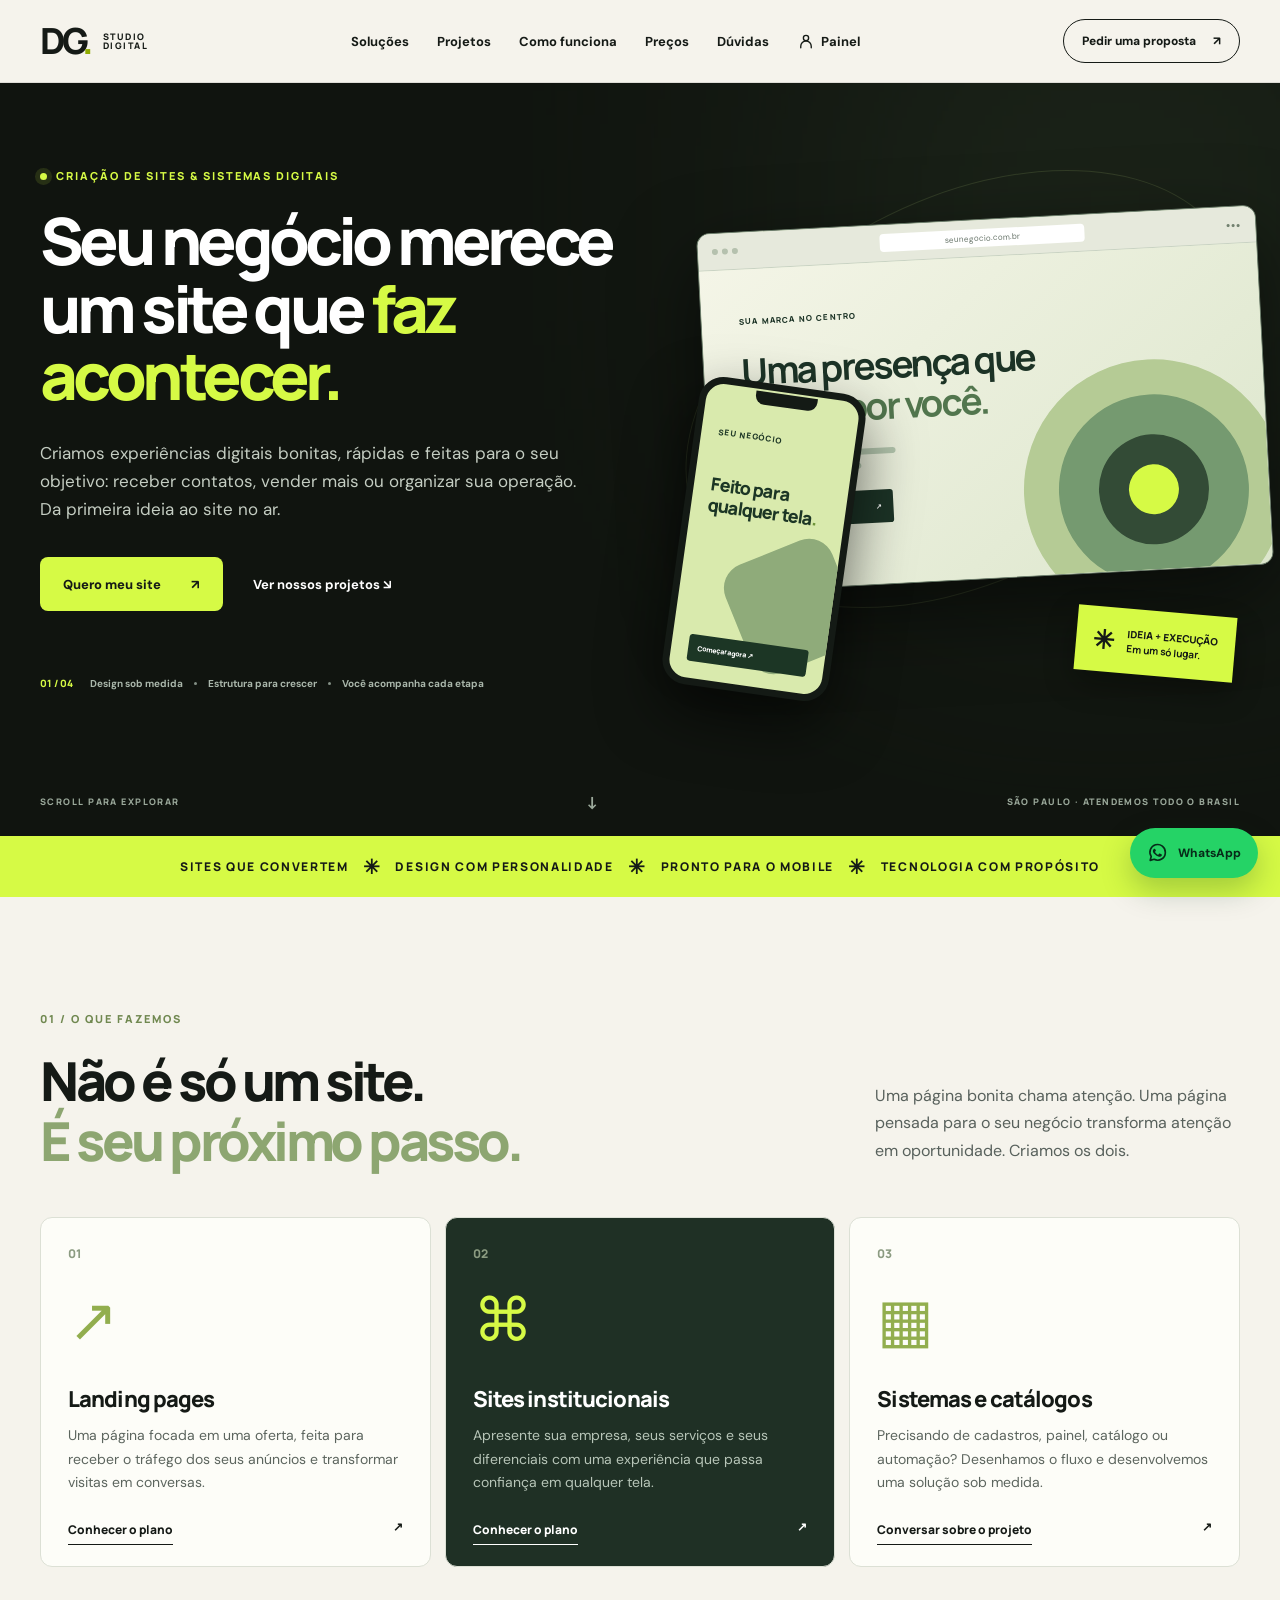
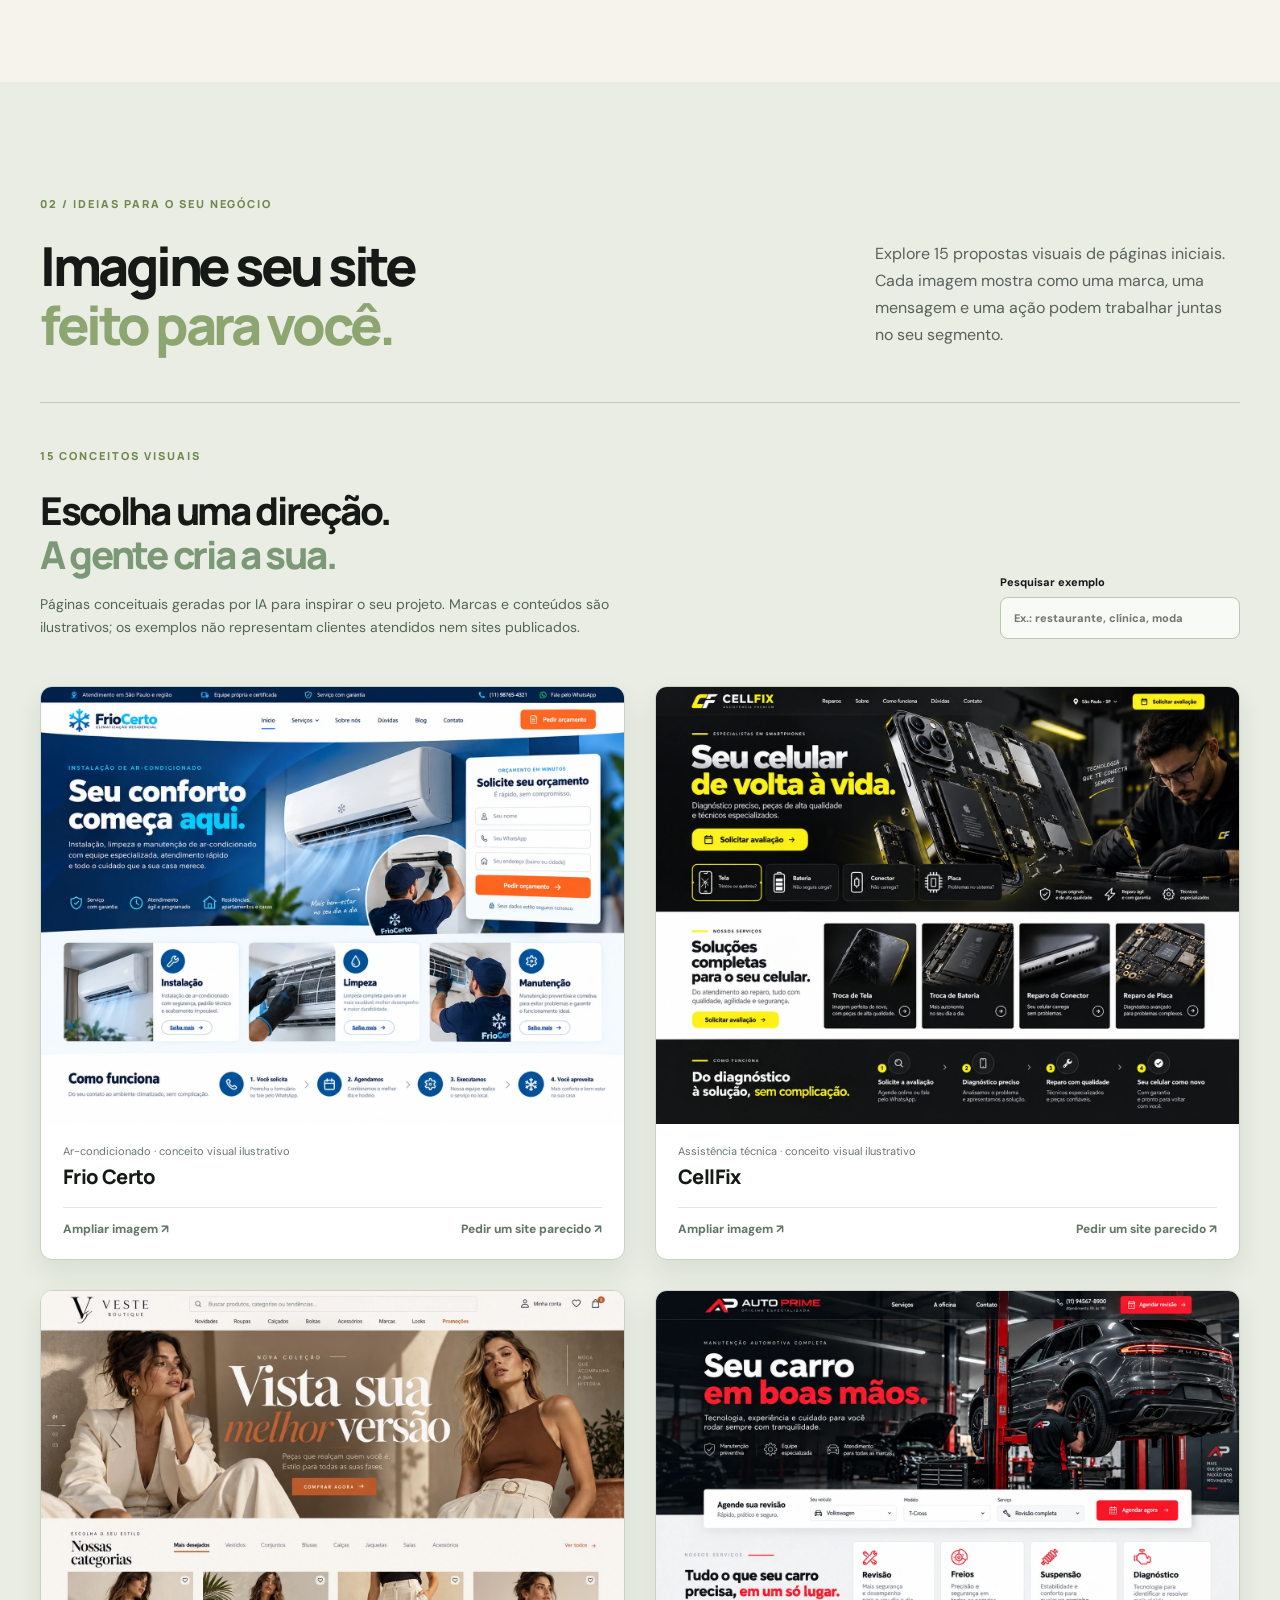
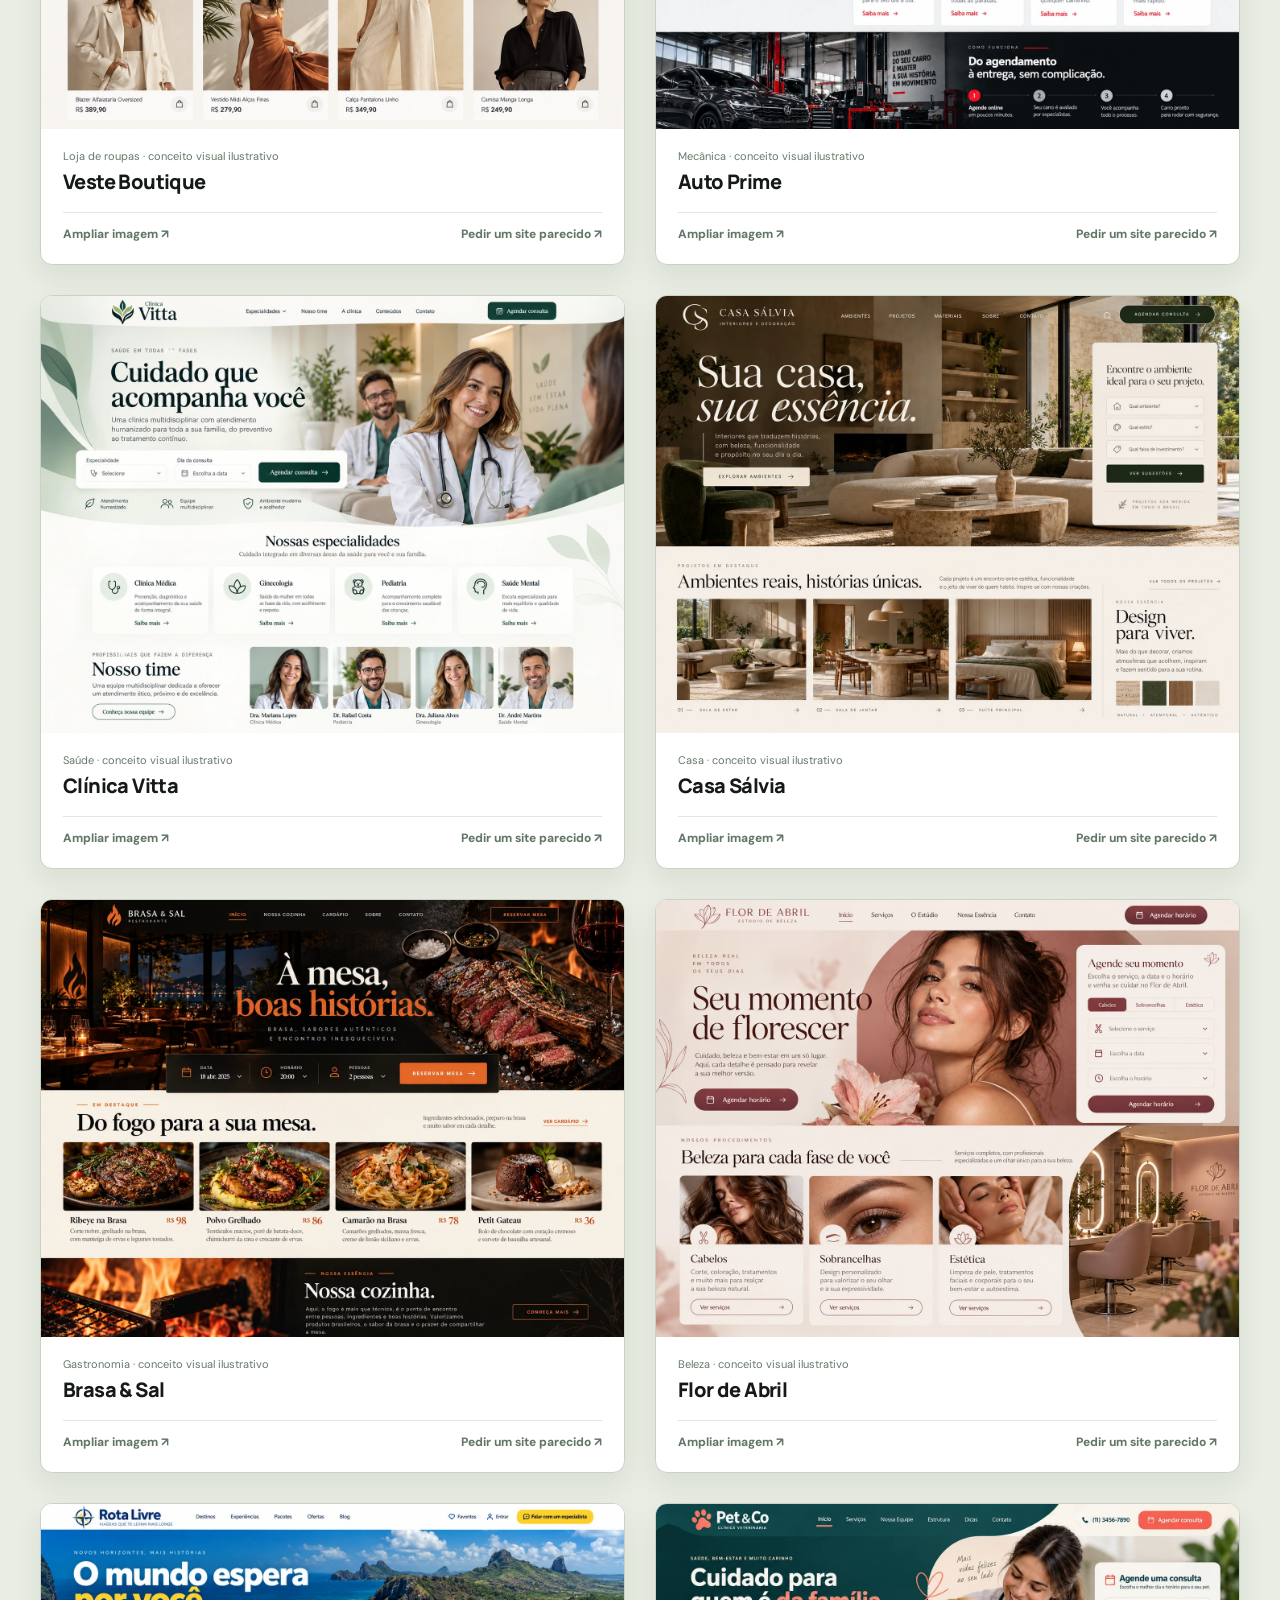
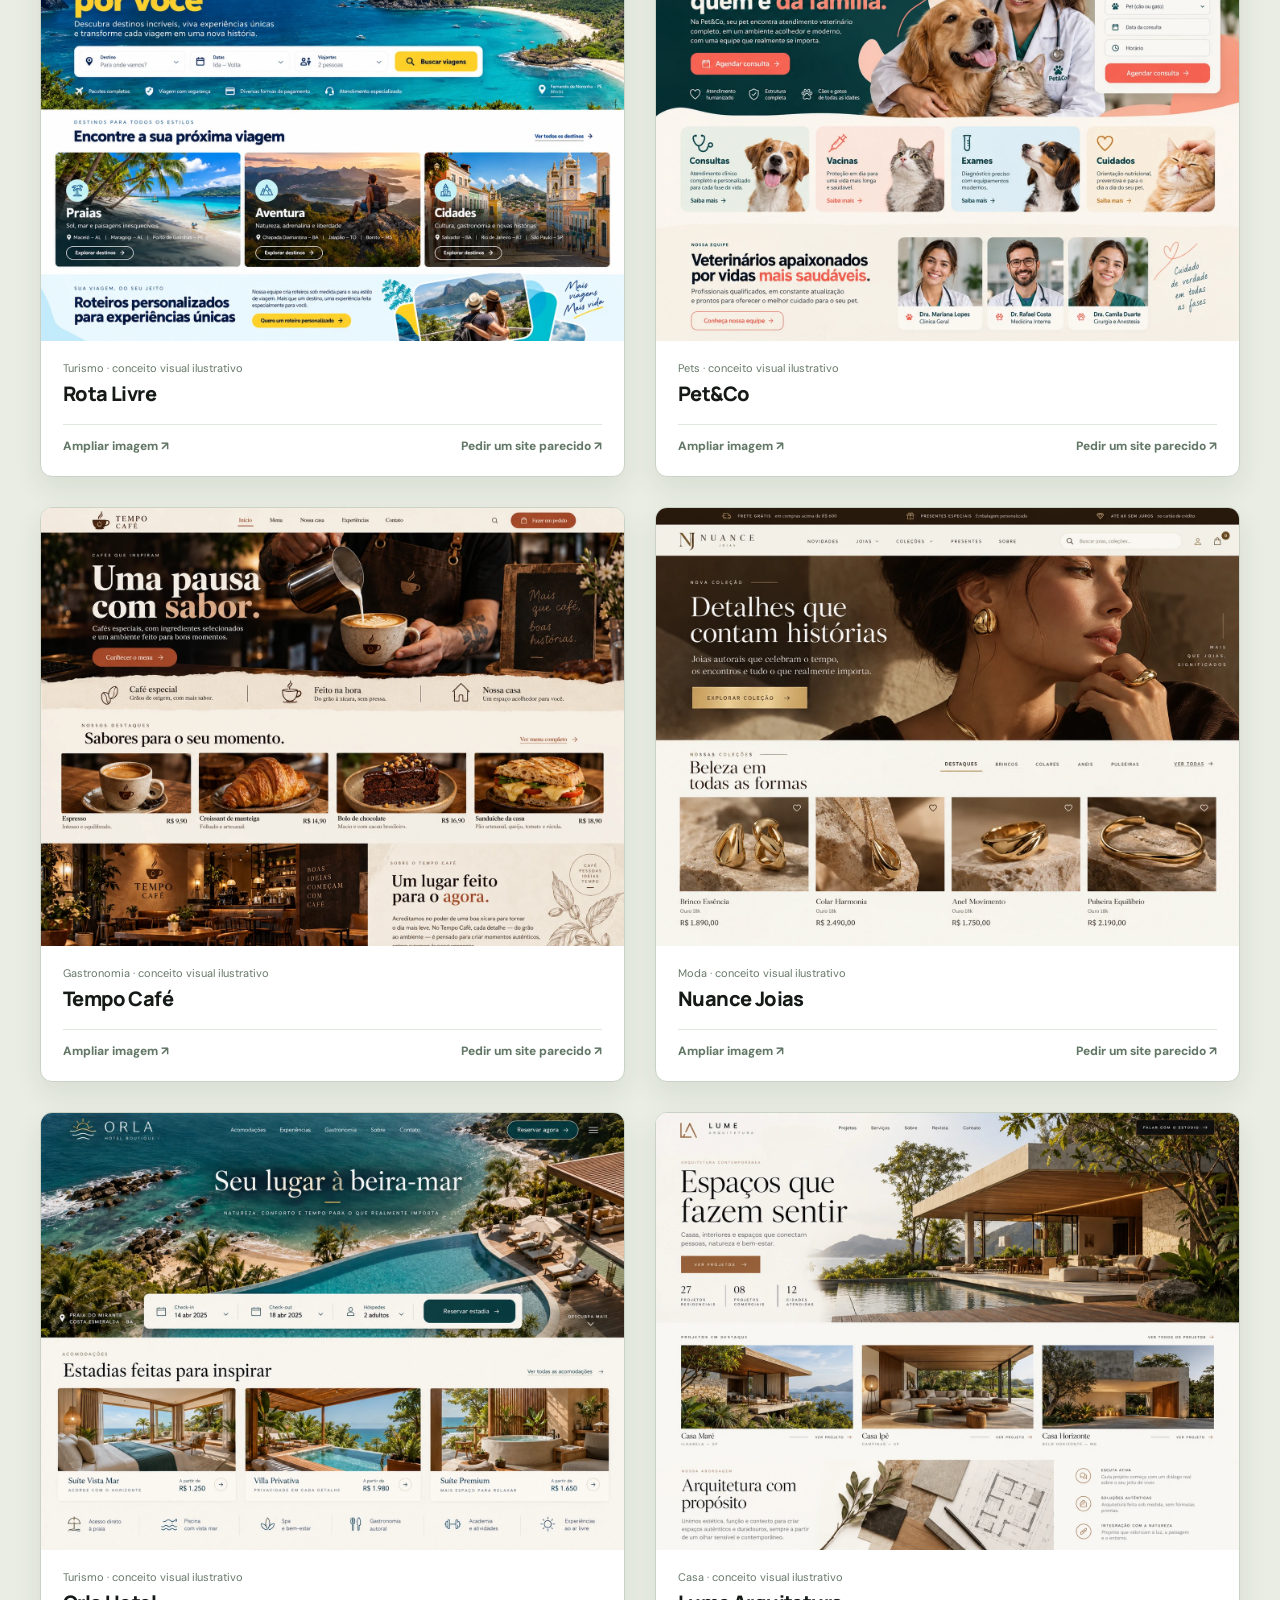
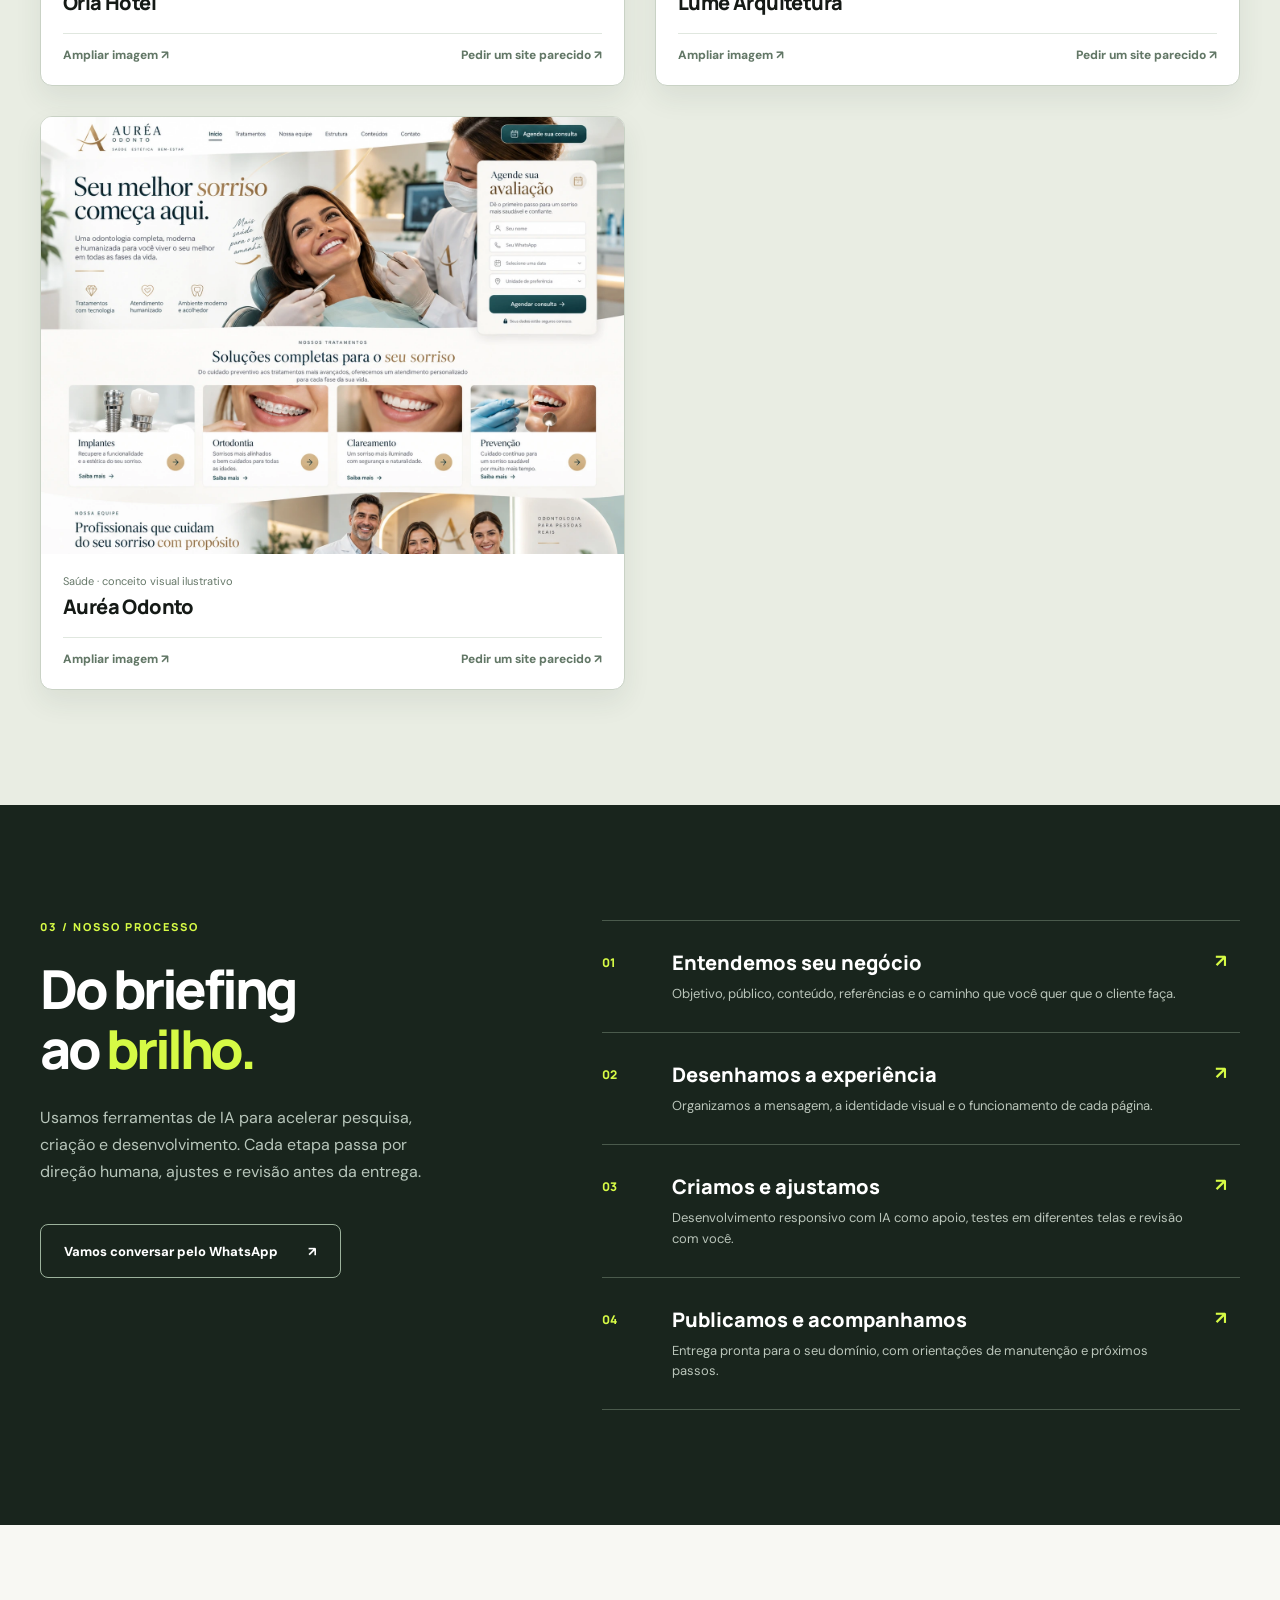
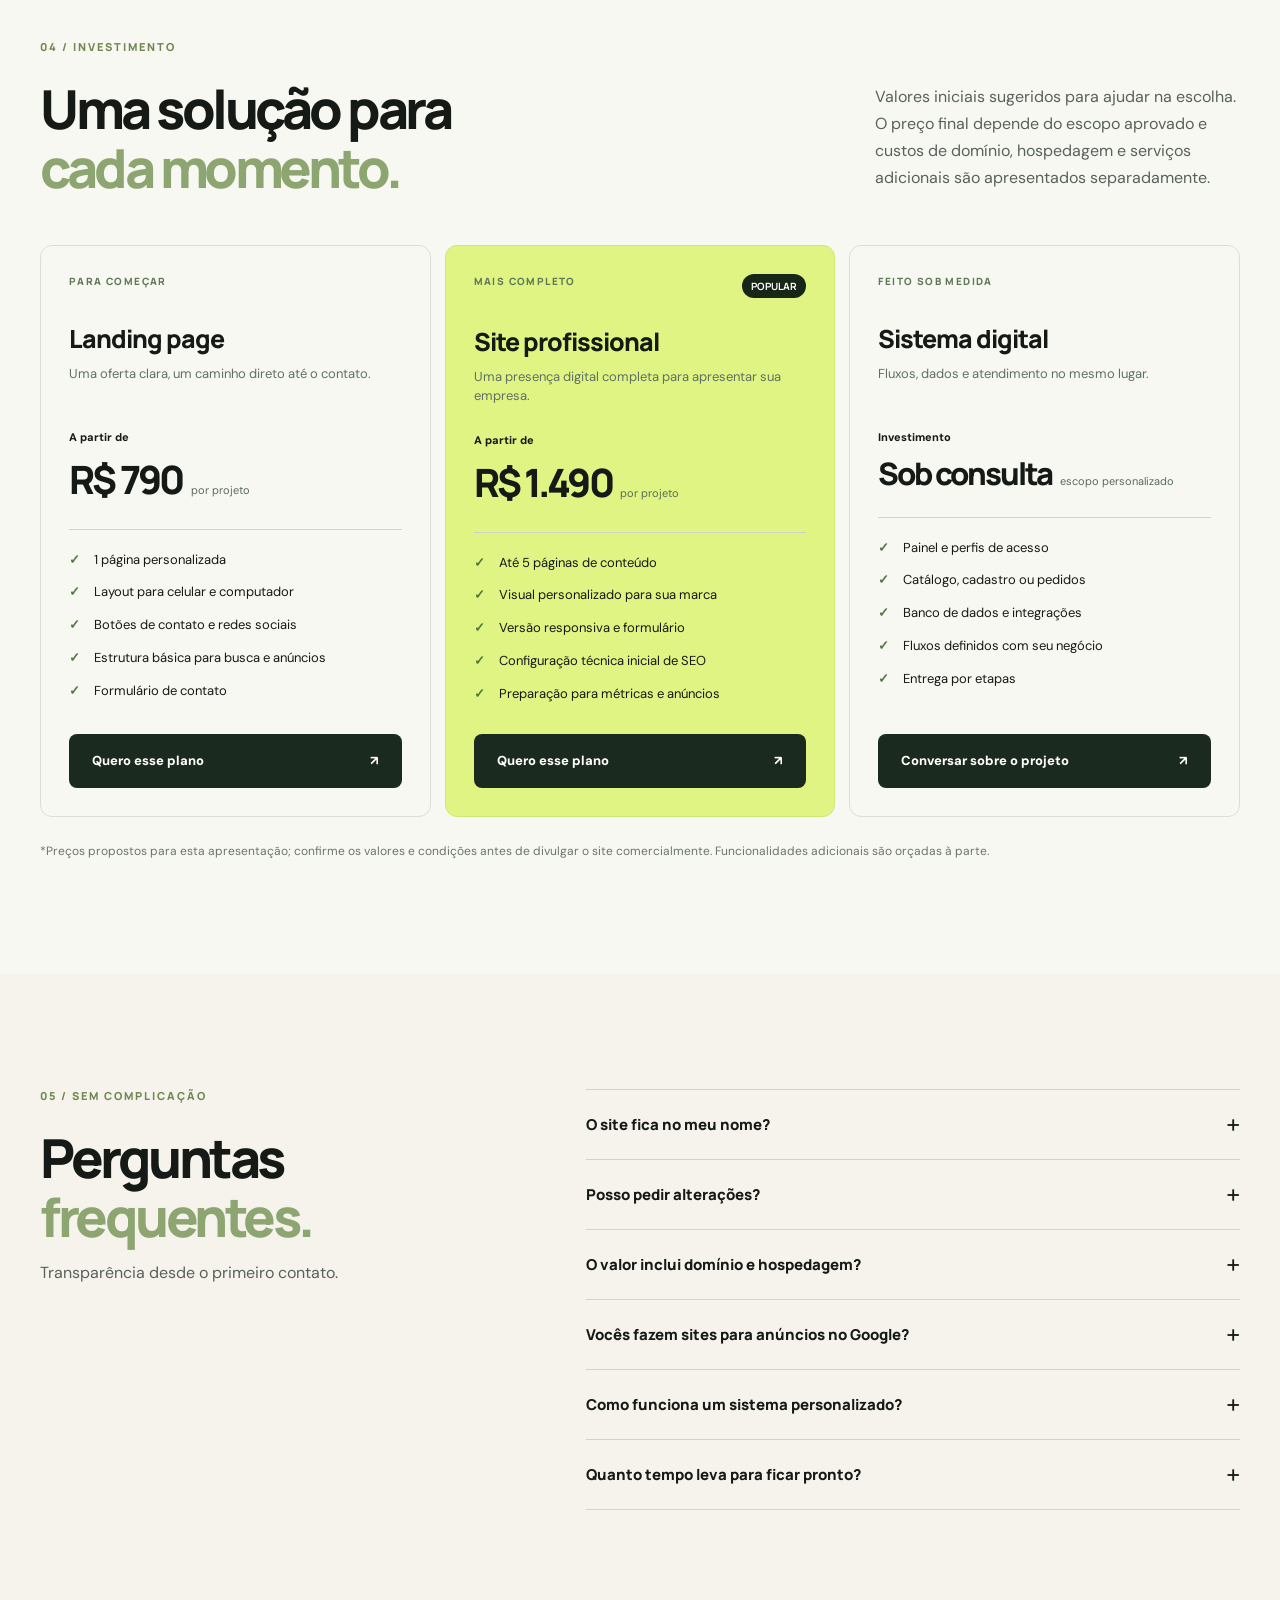
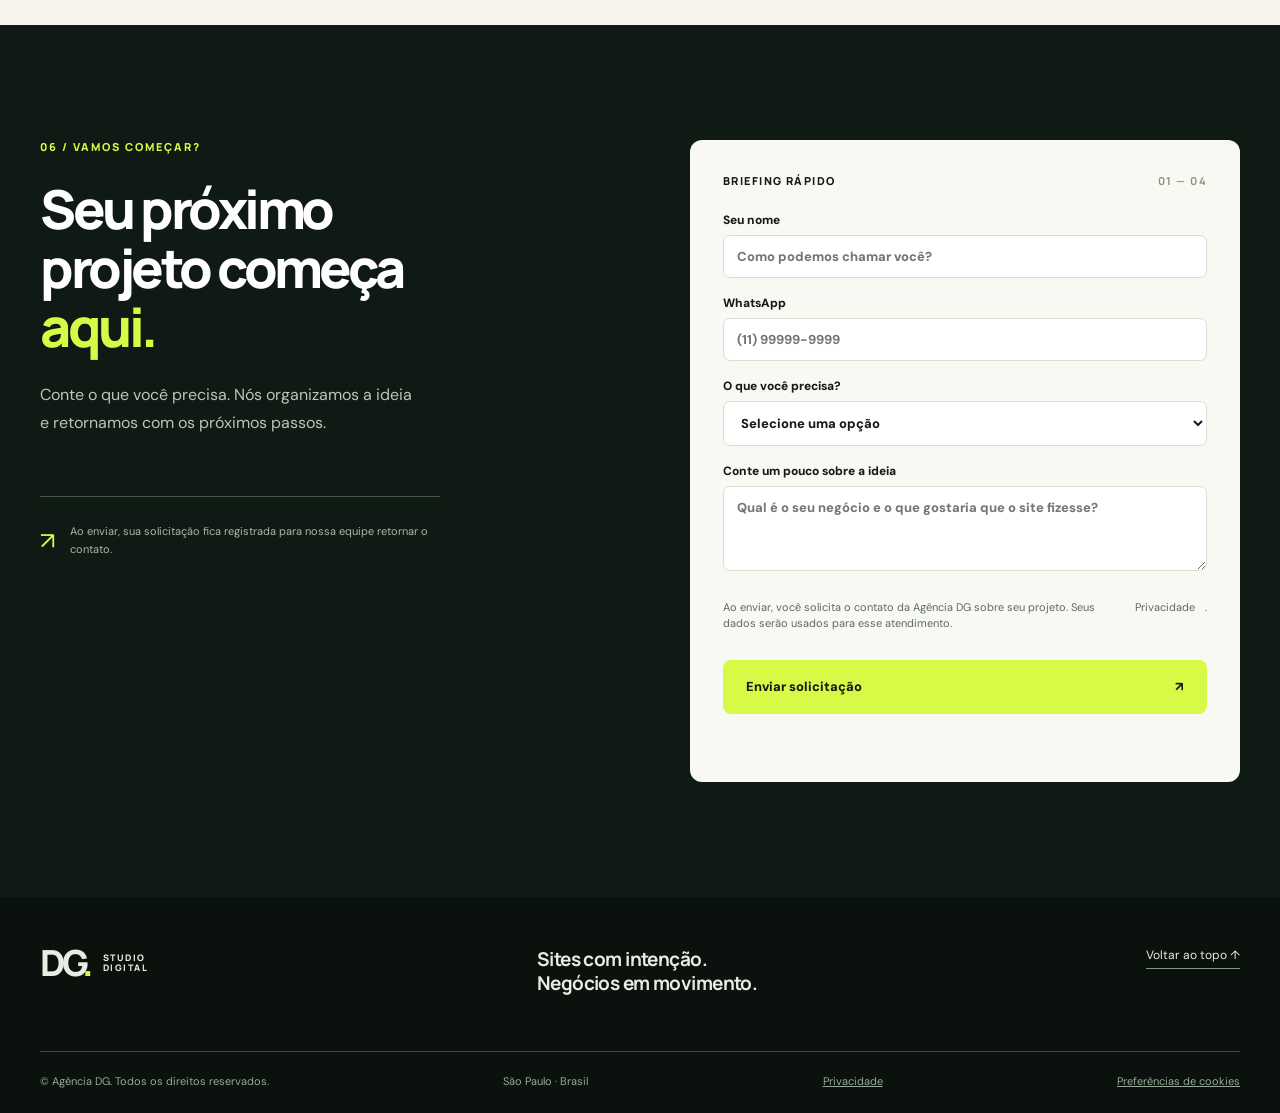
==== index.html @ 88b7d14e "Add files via upload" ====
<!doctype html>
<html lang="pt-BR">
<head>
  <meta charset="utf-8">
  <meta name="viewport" content="width=device-width, initial-scale=1">
  <meta name="theme-color" content="#10140f">
  <meta name="description" content="Sites, landing pages e sistemas sob medida para transformar visitas em conversas e operações em resultados. Conheça os projetos da Agência DG.">
  <meta property="og:type" content="website">
  <meta property="og:locale" content="pt_BR">
  <meta property="og:title" content="Agência DG — Sites que trabalham pelo seu negócio">
  <meta property="og:description" content="Landing pages, sites e sistemas digitais com design personalizado. Escolha um plano e peça uma proposta.">
  <title>Agência DG — Sites que trabalham pelo seu negócio</title>
  <link rel="icon" href="favicon.svg" type="image/svg+xml">
  <link rel="preconnect" href="https://fonts.googleapis.com">
  <link rel="preconnect" href="https://fonts.gstatic.com" crossorigin>
  <link href="https://fonts.googleapis.com/css2?family=DM+Sans:wght@400;500;600;700&family=Manrope:wght@400;500;600;700;800&display=swap" rel="stylesheet">
  <link rel="stylesheet" href="style.css?v=9">
  <script src="config.js?v=4" defer></script>
  <script src="tracking.js?v=2" defer></script>
  <script src="app.js?v=13" defer></script>
</head>
<body>
  <a class="skip" href="#conteudo">Pular para o conteúdo</a>
  <header class="site-header" id="topo">
    <div class="container header-inner">
      <a class="brand" href="#topo" aria-label="Agência DG — início"><span class="brand-mark">DG<span class="brand-dot">.</span></span><span class="brand-caption">STUDIO<br>DIGITAL</span></a>
      <button class="menu-toggle" aria-label="Abrir menu" aria-controls="site-nav" aria-expanded="false"><span></span><span></span><span></span></button>
      <nav class="site-nav" id="site-nav" aria-label="Navegação principal">
        <a href="#solucoes">Soluções</a><a href="#projetos">Projetos</a><a href="#processo">Como funciona</a><a href="#planos">Preços</a><a href="#duvidas">Dúvidas</a><a href="admin.html" class="login-link" aria-label="Entrar no painel"><svg viewBox="0 0 24 24" width="18" height="18" fill="none" aria-hidden="true"><circle cx="12" cy="8" r="3.5" stroke="currentColor" stroke-width="1.8"/><path d="M5 21v-2a7 7 0 0 1 14 0v2" stroke="currentColor" stroke-width="1.8" stroke-linecap="round"/></svg><span>Painel</span></a>
      </nav>
      <a class="header-cta" href="#orcamento">Pedir uma proposta <span aria-hidden="true">↗</span></a>
    </div>
  </header>

  <main id="conteudo">
    <section class="hero">
      <div class="container hero-grid">
        <div class="hero-copy">
          <p class="eyebrow"><span class="pulse"></span> CRIAÇÃO DE SITES & SISTEMAS DIGITAIS</p>
          <h1>Seu negócio merece um site que <em>faz acontecer.</em></h1>
          <p class="hero-description">Criamos experiências digitais bonitas, rápidas e feitas para o seu objetivo: receber contatos, vender mais ou organizar sua operação. Da primeira ideia ao site no ar.</p>
          <div class="hero-actions"><a class="button button-yellow" href="#orcamento">Quero meu site <span aria-hidden="true">↗</span></a><a class="text-link" href="#projetos">Ver nossos projetos <span aria-hidden="true">↘</span></a></div>
          <div class="hero-proof"><span class="proof-stamp">01 / 04</span><span>Design sob medida</span><i></i><span>Estrutura para crescer</span><i></i><span>Você acompanha cada etapa</span></div>
        </div>
        <div class="hero-stage" aria-label="Ilustração de um site visto em computador e celular">
          <div class="orbit orbit-a"></div><div class="orbit orbit-b"></div>
          <div class="browser-mock">
            <div class="browser-bar"><span class="traffic"><b></b><b></b><b></b></span><span class="url-pill">seunegocio.com.br</span><span class="browser-more">•••</span></div>
            <div class="browser-content"><span class="mock-kicker">SUA MARCA NO CENTRO</span><div class="mock-title">Uma presença que<br><strong>vende por você.</strong></div><div class="mock-lines"><span></span><span></span></div><div class="mock-button">FALAR COM A EQUIPE <b>↗</b></div><div class="mock-abstract"><span></span><span></span><span></span></div></div>
          </div>
          <div class="phone-mock"><div class="phone-notch"></div><span>SEU NEGÓCIO</span><strong>Feito para<br>qualquer tela<span class="phone-dot">.</span></strong><div class="phone-shape"></div><div class="phone-button">Começar agora ↗</div></div>
          <div class="floating-label"><span>✳</span><div>IDEIA + EXECUÇÃO<br><strong>Em um só lugar.</strong></div></div>
        </div>
      </div>
      <div class="hero-bottom container"><span>SCROLL PARA EXPLORAR</span><span aria-hidden="true">↓</span><span>SÃO PAULO · ATENDEMOS TODO O BRASIL</span></div>
    </section>

    <section class="ticker" aria-label="Diferenciais"><div class="ticker-track"><span>SITES QUE CONVERTEM</span><b>✳</b><span>DESIGN COM PERSONALIDADE</span><b>✳</b><span>PRONTO PARA O MOBILE</span><b>✳</b><span>TECNOLOGIA COM PROPÓSITO</span></div></section>

    <section class="section intro" id="solucoes"><div class="container">
      <div class="section-heading split"><div><p class="section-label">01 / O QUE FAZEMOS</p><h2>Não é só um site.<br><span>É seu próximo passo.</span></h2></div><p>Uma página bonita chama atenção. Uma página pensada para o seu negócio transforma atenção em oportunidade. Criamos os dois.</p></div>
      <div class="service-grid">
        <article class="service-card"><span class="service-number">01</span><div class="service-glyph">↗</div><div><h3>Landing pages</h3><p>Uma página focada em uma oferta, feita para receber o tráfego dos seus anúncios e transformar visitas em conversas.</p><a href="#planos">Conhecer o plano <span aria-hidden="true">↗</span></a></div></article>
        <article class="service-card dark"><span class="service-number">02</span><div class="service-glyph">⌘</div><div><h3>Sites institucionais</h3><p>Apresente sua empresa, seus serviços e seus diferenciais com uma experiência que passa confiança em qualquer tela.</p><a href="#planos">Conhecer o plano <span aria-hidden="true">↗</span></a></div></article>
        <article class="service-card"><span class="service-number">03</span><div class="service-glyph">▦</div><div><h3>Sistemas e catálogos</h3><p>Precisando de cadastros, painel, catálogo ou automação? Desenhamos o fluxo e desenvolvemos uma solução sob medida.</p><a href="#orcamento">Conversar sobre o projeto <span aria-hidden="true">↗</span></a></div></article>
      </div>
    </div></section>

    <section class="section projects" id="projetos"><div class="container">
      <div class="section-heading projects-heading"><div><p class="section-label">02 / IDEIAS PARA O SEU NEGÓCIO</p><h2>Imagine seu site<br><span>feito para você.</span></h2></div><p>Explore 15 propostas visuais de páginas iniciais. Cada imagem mostra como uma marca, uma mensagem e uma ação podem trabalhar juntas no seu segmento.</p></div>
      <div class="models-heading"><div><p class="section-label">15 CONCEITOS VISUAIS</p><h3>Escolha uma direção.<br><span>A gente cria a sua.</span></h3><p>Páginas conceituais geradas por IA para inspirar o seu projeto. Marcas e conteúdos são ilustrativos; os exemplos não representam clientes atendidos nem sites publicados.</p></div><label class="model-search">Pesquisar exemplo<input id="model-search" type="search" placeholder="Ex.: restaurante, clínica, moda"></label></div>
      <div class="model-filters" id="model-filters" role="group" aria-label="Filtrar conceitos visuais"></div>
      <p class="model-count" id="model-count" aria-live="polite"></p>
      <div class="model-grid" id="model-grid">
        <article class="model-card"><a class="model-shot-link" href="assets/sites/frio-certo.webp" target="_blank" rel="noopener noreferrer" aria-label="Ampliar imagem do conceito Frio Certo"><img src="assets/sites/frio-certo.webp" alt="Prévia ilustrativa da página inicial Frio Certo" loading="lazy" width="1448" height="1086"></a><div class="model-info"><span>Ar-condicionado · conceito visual ilustrativo</span><strong>Frio Certo</strong><div class="model-actions"><a href="assets/sites/frio-certo.webp" target="_blank" rel="noopener noreferrer">Ampliar imagem ↗</a><a href="#orcamento">Pedir um site parecido ↗</a></div></div></article>
        <article class="model-card"><a class="model-shot-link" href="assets/sites/cellfix.webp" target="_blank" rel="noopener noreferrer" aria-label="Ampliar imagem do conceito CellFix"><img src="assets/sites/cellfix.webp" alt="Prévia ilustrativa da página inicial CellFix" loading="lazy" width="1448" height="1086"></a><div class="model-info"><span>Assistência técnica · conceito visual ilustrativo</span><strong>CellFix</strong><div class="model-actions"><a href="assets/sites/cellfix.webp" target="_blank" rel="noopener noreferrer">Ampliar imagem ↗</a><a href="#orcamento">Pedir um site parecido ↗</a></div></div></article>
        <article class="model-card"><a class="model-shot-link" href="assets/sites/veste-boutique.webp" target="_blank" rel="noopener noreferrer" aria-label="Ampliar imagem do conceito Veste Boutique"><img src="assets/sites/veste-boutique.webp" alt="Prévia ilustrativa da página inicial Veste Boutique" loading="lazy" width="1448" height="1086"></a><div class="model-info"><span>Loja de roupas · conceito visual ilustrativo</span><strong>Veste Boutique</strong><div class="model-actions"><a href="assets/sites/veste-boutique.webp" target="_blank" rel="noopener noreferrer">Ampliar imagem ↗</a><a href="#orcamento">Pedir um site parecido ↗</a></div></div></article>
        <article class="model-card"><a class="model-shot-link" href="assets/sites/auto-prime.webp" target="_blank" rel="noopener noreferrer" aria-label="Ampliar imagem do conceito Auto Prime"><img src="assets/sites/auto-prime.webp" alt="Prévia ilustrativa da página inicial Auto Prime" loading="lazy" width="1448" height="1086"></a><div class="model-info"><span>Mecânica · conceito visual ilustrativo</span><strong>Auto Prime</strong><div class="model-actions"><a href="assets/sites/auto-prime.webp" target="_blank" rel="noopener noreferrer">Ampliar imagem ↗</a><a href="#orcamento">Pedir um site parecido ↗</a></div></div></article>
        <article class="model-card"><a class="model-shot-link" href="assets/sites/clinica-vitta.webp" target="_blank" rel="noopener noreferrer" aria-label="Ampliar imagem do conceito Clínica Vitta"><img src="assets/sites/clinica-vitta.webp" alt="Prévia ilustrativa da página inicial Clínica Vitta" loading="lazy" width="1448" height="1086"></a><div class="model-info"><span>Saúde · conceito visual ilustrativo</span><strong>Clínica Vitta</strong><div class="model-actions"><a href="assets/sites/clinica-vitta.webp" target="_blank" rel="noopener noreferrer">Ampliar imagem ↗</a><a href="#orcamento">Pedir um site parecido ↗</a></div></div></article>
        <article class="model-card"><a class="model-shot-link" href="assets/sites/casa-salvia.webp" target="_blank" rel="noopener noreferrer" aria-label="Ampliar imagem do conceito Casa Sálvia"><img src="assets/sites/casa-salvia.webp" alt="Prévia ilustrativa da página inicial Casa Sálvia" loading="lazy" width="1448" height="1086"></a><div class="model-info"><span>Casa · conceito visual ilustrativo</span><strong>Casa Sálvia</strong><div class="model-actions"><a href="assets/sites/casa-salvia.webp" target="_blank" rel="noopener noreferrer">Ampliar imagem ↗</a><a href="#orcamento">Pedir um site parecido ↗</a></div></div></article>
        <article class="model-card"><a class="model-shot-link" href="assets/sites/brasa-sal.webp" target="_blank" rel="noopener noreferrer" aria-label="Ampliar imagem do conceito Brasa &amp; Sal"><img src="assets/sites/brasa-sal.webp" alt="Prévia ilustrativa da página inicial Brasa &amp; Sal" loading="lazy" width="1448" height="1086"></a><div class="model-info"><span>Gastronomia · conceito visual ilustrativo</span><strong>Brasa &amp; Sal</strong><div class="model-actions"><a href="assets/sites/brasa-sal.webp" target="_blank" rel="noopener noreferrer">Ampliar imagem ↗</a><a href="#orcamento">Pedir um site parecido ↗</a></div></div></article>
        <article class="model-card"><a class="model-shot-link" href="assets/sites/flor-abril.webp" target="_blank" rel="noopener noreferrer" aria-label="Ampliar imagem do conceito Flor de Abril"><img src="assets/sites/flor-abril.webp" alt="Prévia ilustrativa da página inicial Flor de Abril" loading="lazy" width="1448" height="1086"></a><div class="model-info"><span>Beleza · conceito visual ilustrativo</span><strong>Flor de Abril</strong><div class="model-actions"><a href="assets/sites/flor-abril.webp" target="_blank" rel="noopener noreferrer">Ampliar imagem ↗</a><a href="#orcamento">Pedir um site parecido ↗</a></div></div></article>
        <article class="model-card"><a class="model-shot-link" href="assets/sites/rota-livre.webp" target="_blank" rel="noopener noreferrer" aria-label="Ampliar imagem do conceito Rota Livre"><img src="assets/sites/rota-livre.webp" alt="Prévia ilustrativa da página inicial Rota Livre" loading="lazy" width="1448" height="1086"></a><div class="model-info"><span>Turismo · conceito visual ilustrativo</span><strong>Rota Livre</strong><div class="model-actions"><a href="assets/sites/rota-livre.webp" target="_blank" rel="noopener noreferrer">Ampliar imagem ↗</a><a href="#orcamento">Pedir um site parecido ↗</a></div></div></article>
        <article class="model-card"><a class="model-shot-link" href="assets/sites/pet-co.webp" target="_blank" rel="noopener noreferrer" aria-label="Ampliar imagem do conceito Pet&amp;Co"><img src="assets/sites/pet-co.webp" alt="Prévia ilustrativa da página inicial Pet&amp;Co" loading="lazy" width="1448" height="1086"></a><div class="model-info"><span>Pets · conceito visual ilustrativo</span><strong>Pet&amp;Co</strong><div class="model-actions"><a href="assets/sites/pet-co.webp" target="_blank" rel="noopener noreferrer">Ampliar imagem ↗</a><a href="#orcamento">Pedir um site parecido ↗</a></div></div></article>
        <article class="model-card"><a class="model-shot-link" href="assets/sites/tempo-cafe.webp" target="_blank" rel="noopener noreferrer" aria-label="Ampliar imagem do conceito Tempo Café"><img src="assets/sites/tempo-cafe.webp" alt="Prévia ilustrativa da página inicial Tempo Café" loading="lazy" width="1448" height="1086"></a><div class="model-info"><span>Gastronomia · conceito visual ilustrativo</span><strong>Tempo Café</strong><div class="model-actions"><a href="assets/sites/tempo-cafe.webp" target="_blank" rel="noopener noreferrer">Ampliar imagem ↗</a><a href="#orcamento">Pedir um site parecido ↗</a></div></div></article>
        <article class="model-card"><a class="model-shot-link" href="assets/sites/nuance-joias.webp" target="_blank" rel="noopener noreferrer" aria-label="Ampliar imagem do conceito Nuance Joias"><img src="assets/sites/nuance-joias.webp" alt="Prévia ilustrativa da página inicial Nuance Joias" loading="lazy" width="1448" height="1086"></a><div class="model-info"><span>Moda · conceito visual ilustrativo</span><strong>Nuance Joias</strong><div class="model-actions"><a href="assets/sites/nuance-joias.webp" target="_blank" rel="noopener noreferrer">Ampliar imagem ↗</a><a href="#orcamento">Pedir um site parecido ↗</a></div></div></article>
        <article class="model-card"><a class="model-shot-link" href="assets/sites/orla-hotel.webp" target="_blank" rel="noopener noreferrer" aria-label="Ampliar imagem do conceito Orla Hotel"><img src="assets/sites/orla-hotel.webp" alt="Prévia ilustrativa da página inicial Orla Hotel" loading="lazy" width="1448" height="1086"></a><div class="model-info"><span>Turismo · conceito visual ilustrativo</span><strong>Orla Hotel</strong><div class="model-actions"><a href="assets/sites/orla-hotel.webp" target="_blank" rel="noopener noreferrer">Ampliar imagem ↗</a><a href="#orcamento">Pedir um site parecido ↗</a></div></div></article>
        <article class="model-card"><a class="model-shot-link" href="assets/sites/lume-arquitetura.webp" target="_blank" rel="noopener noreferrer" aria-label="Ampliar imagem do conceito Lume Arquitetura"><img src="assets/sites/lume-arquitetura.webp" alt="Prévia ilustrativa da página inicial Lume Arquitetura" loading="lazy" width="1448" height="1086"></a><div class="model-info"><span>Casa · conceito visual ilustrativo</span><strong>Lume Arquitetura</strong><div class="model-actions"><a href="assets/sites/lume-arquitetura.webp" target="_blank" rel="noopener noreferrer">Ampliar imagem ↗</a><a href="#orcamento">Pedir um site parecido ↗</a></div></div></article>
        <article class="model-card"><a class="model-shot-link" href="assets/sites/aurea-odonto.webp" target="_blank" rel="noopener noreferrer" aria-label="Ampliar imagem do conceito Auréa Odonto"><img src="assets/sites/aurea-odonto.webp" alt="Prévia ilustrativa da página inicial Auréa Odonto" loading="lazy" width="1448" height="1086"></a><div class="model-info"><span>Saúde · conceito visual ilustrativo</span><strong>Auréa Odonto</strong><div class="model-actions"><a href="assets/sites/aurea-odonto.webp" target="_blank" rel="noopener noreferrer">Ampliar imagem ↗</a><a href="#orcamento">Pedir um site parecido ↗</a></div></div></article>
      </div>
    </div></section>

    <section class="section process" id="processo"><div class="container process-layout"><div class="process-intro"><p class="section-label">03 / NOSSO PROCESSO</p><h2>Do briefing<br>ao <em>brilho.</em></h2><p>Usamos ferramentas de IA para acelerar pesquisa, criação e desenvolvimento. Cada etapa passa por direção humana, ajustes e revisão antes da entrega.</p><a href="#orcamento" id="process-whatsapp" class="button button-outline">Vamos conversar pelo WhatsApp <span aria-hidden="true">↗</span></a></div><div class="steps"><div class="step"><span>01</span><div><h3>Entendemos seu negócio</h3><p>Objetivo, público, conteúdo, referências e o caminho que você quer que o cliente faça.</p></div><b>↗</b></div><div class="step"><span>02</span><div><h3>Desenhamos a experiência</h3><p>Organizamos a mensagem, a identidade visual e o funcionamento de cada página.</p></div><b>↗</b></div><div class="step"><span>03</span><div><h3>Criamos e ajustamos</h3><p>Desenvolvimento responsivo com IA como apoio, testes em diferentes telas e revisão com você.</p></div><b>↗</b></div><div class="step"><span>04</span><div><h3>Publicamos e acompanhamos</h3><p>Entrega pronta para o seu domínio, com orientações de manutenção e próximos passos.</p></div><b>↗</b></div></div></div></section>

    <section class="section pricing" id="planos"><div class="container">
      <div class="section-heading pricing-heading"><div><p class="section-label">04 / INVESTIMENTO</p><h2>Uma solução para<br><span>cada momento.</span></h2></div><p>Valores iniciais sugeridos para ajudar na escolha. O preço final depende do escopo aprovado e custos de domínio, hospedagem e serviços adicionais são apresentados separadamente.</p></div>
      <div class="plan-grid"><article class="plan"><span class="plan-tag">PARA COMEÇAR</span><h3>Landing page</h3><p>Uma oferta clara, um caminho direto até o contato.</p><div class="price"><small>A partir de</small><strong data-price="landing">R$ 790</strong><span>por projeto</span></div><ul><li>1 página personalizada</li><li>Layout para celular e computador</li><li>Botões de contato e redes sociais</li><li>Estrutura básica para busca e anúncios</li><li>Formulário de contato</li></ul><button class="button button-plan" data-plan="Landing page">Quero esse plano <span>↗</span></button></article>
      <article class="plan featured"><span class="plan-tag">MAIS COMPLETO <b>POPULAR</b></span><h3>Site profissional</h3><p>Uma presença digital completa para apresentar sua empresa.</p><div class="price"><small>A partir de</small><strong data-price="site">R$ 1.490</strong><span>por projeto</span></div><ul><li>Até 5 páginas de conteúdo</li><li>Visual personalizado para sua marca</li><li>Versão responsiva e formulário</li><li>Configuração técnica inicial de SEO</li><li>Preparação para métricas e anúncios</li></ul><button class="button button-plan" data-plan="Site profissional">Quero esse plano <span>↗</span></button></article>
      <article class="plan"><span class="plan-tag">FEITO SOB MEDIDA</span><h3>Sistema digital</h3><p>Fluxos, dados e atendimento no mesmo lugar.</p><div class="price custom"><small>Investimento</small><strong>Sob consulta</strong><span>escopo personalizado</span></div><ul><li>Painel e perfis de acesso</li><li>Catálogo, cadastro ou pedidos</li><li>Banco de dados e integrações</li><li>Fluxos definidos com seu negócio</li><li>Entrega por etapas</li></ul><button class="button button-plan" data-plan="Sistema digital">Conversar sobre o projeto <span>↗</span></button></article></div>
      <p class="pricing-footnote">*Preços propostos para esta apresentação; confirme os valores e condições antes de divulgar o site comercialmente. Funcionalidades adicionais são orçadas à parte.</p>
    </div></section>

    <section class="section faq" id="duvidas"><div class="container faq-layout"><div><p class="section-label">05 / SEM COMPLICAÇÃO</p><h2>Perguntas<br><span>frequentes.</span></h2><p>Transparência desde o primeiro contato.</p></div><div class="faq-list"><details><summary>O site fica no meu nome?<span>+</span></summary><p>O domínio pode ser registrado no seu nome. A hospedagem, os acessos e as responsabilidades são combinados na proposta antes do início.</p></details><details><summary>Posso pedir alterações?<span>+</span></summary><p>Sim. Definimos rodadas de ajustes e critérios de aprovação na proposta. Atualizações após a entrega podem ser contratadas conforme a necessidade.</p></details><details><summary>O valor inclui domínio e hospedagem?<span>+</span></summary><p>Não estão incluídos nos preços iniciais exibidos. Indicamos a melhor configuração para o projeto e apresentamos os custos recorrentes antes da contratação.</p></details><details><summary>Vocês fazem sites para anúncios no Google?<span>+</span></summary><p>Sim. Organizamos as páginas com foco em clareza, velocidade, navegação no celular e medição de contatos. A gestão de campanhas pode ser conversada à parte.</p></details><details><summary>Como funciona um sistema personalizado?<span>+</span></summary><p>Mapeamos telas, usuários, dados e regras. Depois apresentamos escopo, etapas e orçamento específicos para sua operação.</p></details><details><summary>Quanto tempo leva para ficar pronto?<span>+</span></summary><p>Depende do tipo de site, do conteúdo e das revisões. O prazo é definido por escrito na proposta de cada projeto.</p></details></div></div></section>

    <section class="section contact" id="orcamento"><div class="container contact-layout"><div class="contact-copy"><p class="section-label">06 / VAMOS COMEÇAR?</p><h2>Seu próximo<br>projeto começa<br><em>aqui.</em></h2><p>Conte o que você precisa. Nós organizamos a ideia e retornamos com os próximos passos.</p><div class="contact-note"><span>↗</span><span>Ao enviar, sua solicitação fica registrada para nossa equipe retornar o contato.</span></div></div><form id="brief-form" class="brief-form"><div style="position:absolute;left:-10000px" aria-hidden="true"><label>Website<input name="website" tabindex="-1" autocomplete="off"></label></div><div class="form-heading"><span>BRIEFING RÁPIDO</span><b>01 — 04</b></div><label>Seu nome <input name="nome" type="text" autocomplete="name" required maxlength="80" placeholder="Como podemos chamar você?"></label><label>WhatsApp <input name="telefone" type="tel" autocomplete="tel" required maxlength="20" placeholder="(11) 99999-9999" inputmode="tel"></label><label>O que você precisa? <select name="tipo" required><option value="">Selecione uma opção</option><option>Landing page</option><option>Site profissional</option><option>Sistema digital</option><option>Não sei ainda</option></select></label><label>Conte um pouco sobre a ideia <textarea name="mensagem" rows="3" maxlength="600" placeholder="Qual é o seu negócio e o que gostaria que o site fizesse?"></textarea></label><p class="consent">Ao enviar, você solicita o contato da Agência DG sobre seu projeto. Seus dados serão usados para esse atendimento. <a href="privacidade.html">Privacidade</a>.</p><button class="button button-yellow" type="submit">Enviar solicitação <span>↗</span></button><p class="form-feedback" role="status" aria-live="polite"></p></form></div></section>
  </main>
  <footer class="site-footer"><div class="container"><div class="footer-top"><a class="brand footer-brand" href="#topo"><span class="brand-mark">DG<span class="brand-dot">.</span></span><span class="brand-caption">STUDIO<br>DIGITAL</span></a><p>Sites com intenção.<br>Negócios em movimento.</p><a href="#topo" class="to-top">Voltar ao topo ↑</a></div><div class="footer-bottom"><span>© <span id="year"></span> Agência DG. Todos os direitos reservados.</span><span>São Paulo · Brasil</span><a href="privacidade.html">Privacidade</a><button class="cookie-settings" type="button">Preferências de cookies</button></div></div></footer>
  <a class="float-contact" id="whatsapp-contact" href="#orcamento" aria-label="Conversar pelo WhatsApp"><svg class="whatsapp-icon" viewBox="0 0 24 24" fill="none" aria-hidden="true"><path d="M20 11.4a8.4 8.4 0 0 1-12.2 7.5L3.5 20l1.1-4.2A8.4 8.4 0 1 1 20 11.4Z" stroke="currentColor" stroke-width="1.8" stroke-linejoin="round"/><path d="M9 7.9c-.3-.5-.6-.5-.9-.5-.3 0-.6.2-.9.5-.4.4-.8 1-.8 1.8 0 .9.5 2 1.8 3.4 1.4 1.5 3 2.5 4.8 3 .6.2 1.4.1 2-.2.6-.3 1.2-1.1 1.2-1.7.1-.5-.1-.6-.5-.8l-1.8-.8c-.4-.2-.6-.1-.8.2l-.6.8c-.2.3-.4.3-.7.2-1-.4-2.6-1.8-3-2.8-.1-.3 0-.5.2-.7l.5-.6c.2-.2.3-.4.1-.8L9 7.9Z" fill="currentColor"/></svg><span>WhatsApp</span></a>
  <aside class="cookie-banner" id="cookie-banner" aria-label="Preferências de medição" hidden><p>Podemos usar a tag do Google para medir visitas e cliques de orçamento dos anúncios. Você pode recusar e continuar usando o site. <a href="privacidade.html">Saiba mais</a>.</p><div><button type="button" data-consent="denied">Recusar</button><button type="button" data-consent="granted">Aceitar medição</button></div></aside>
</body>
</html>
---- style.css ----
:root{--ink:#151a16;--night:#10140f;--cream:#f5f3ec;--paper:#fffefa;--line:#d9dcd3;--muted:#58615c;--acid:#d6fa45;--yellow:#f2e453;--orange:#f49b6a;--font:Manrope,Arial,sans-serif}*{box-sizing:border-box}html{scroll-behavior:smooth}body{margin:0;background:var(--cream);color:var(--ink);font-family:'DM Sans',Arial,sans-serif}button,input,select,textarea{font:inherit}button{cursor:pointer}a{color:inherit;text-decoration:none}img{max-width:100%;display:block}.container{width:min(1200px,calc(100% - 64px));margin:auto}.skip{position:absolute;top:-70px;left:16px;z-index:100;padding:12px;background:#fff}.skip:focus{top:16px}.site-header{background:var(--cream);position:sticky;top:0;z-index:50;border-bottom:1px solid rgba(21,26,22,.1)}.header-inner{min-height:82px;display:flex;align-items:center;justify-content:space-between;gap:32px}.brand{display:inline-flex;align-items:center;gap:9px;flex-shrink:0}.brand-mark{font:800 36px/.9 var(--font);letter-spacing:-.12em;padding-right:.11em}.brand-dot{color:#8fab00}.brand-caption{font:800 9px/1.05 var(--font);letter-spacing:.16em}.site-nav{display:flex;align-items:center;gap:28px;font-size:13px;font-weight:700}.site-nav a:hover,.text-link:hover{text-decoration:underline;text-underline-offset:5px}.header-cta{font-size:12px;font-weight:800;border:1px solid var(--ink);border-radius:99px;padding:13px 18px;white-space:nowrap;transition:.2s}.header-cta span{padding-left:14px}.header-cta:hover{background:var(--ink);color:white}.menu-toggle{display:none}.hero{background:var(--night);color:white;overflow:hidden;position:relative}.hero:after{content:"";position:absolute;right:-120px;top:-150px;width:570px;height:570px;background:#53704a;filter:blur(160px);opacity:.2;pointer-events:none}.hero-grid{min-height:690px;display:grid;grid-template-columns:1fr 1fr;gap:40px;align-items:center;position:relative;z-index:1}.hero-copy{padding:75px 0 100px}.eyebrow,.section-label{font:800 11px/1.3 var(--font);letter-spacing:.18em;text-transform:uppercase}.eyebrow{display:flex;align-items:center;gap:9px;color:#d6fa45}.pulse{width:7px;height:7px;display:inline-block;background:var(--acid);border-radius:50%;box-shadow:0 0 0 5px #d6fa451e}.hero h1{font:800 clamp(50px,5.1vw,83px)/1.03 var(--font);letter-spacing:-.07em;margin:24px 0 30px;max-width:710px}.hero h1 em,.process h2 em,.contact h2 em{font-style:normal;color:var(--acid)}.hero-description{max-width:550px;color:#c4cdc2;font-size:17px;line-height:1.65}.hero-actions{display:flex;gap:30px;align-items:center;margin:34px 0 65px}.button{border:0;display:inline-flex;align-items:center;justify-content:space-between;gap:30px;min-height:54px;padding:15px 23px;border-radius:8px;font-weight:800;font-size:13px;transition:transform .2s,background .2s}.button:hover{transform:translateY(-3px)}.button-yellow{background:var(--acid);color:var(--ink)}.button-yellow:hover{background:#eeff9b}.text-link{font-weight:700;font-size:13px;white-space:nowrap}.hero-proof{display:flex;align-items:center;flex-wrap:wrap;gap:11px;color:#aab7ab;font-size:10px;font-weight:700}.hero-proof i{width:3px;height:3px;border-radius:50%;background:#849086}.proof-stamp{font:800 10px var(--font);color:var(--acid);margin-right:6px}.hero-stage{position:relative;height:515px;min-width:0}.orbit{position:absolute;border:1px solid rgba(216,250,145,.12);border-radius:50%;transform:rotate(-28deg)}.orbit-a{width:600px;height:380px;top:20px;left:5px}.orbit-b{width:440px;height:300px;top:70px;left:80px}.browser-mock{position:absolute;top:40px;right:-25px;width:min(560px,100%);height:360px;border:1px solid #6c7d6c;border-radius:13px;overflow:hidden;transform:rotate(-3deg);background:#e7f0d4;box-shadow:0 30px 80px #0008}.browser-bar{height:37px;background:#e6e9dc;display:flex;align-items:center;justify-content:space-between;padding:0 14px;border-bottom:1px solid #c9d3c3}.traffic{display:flex;gap:4px}.traffic b{height:6px;width:6px;border-radius:50%;background:#b5c1ae}.url-pill{background:white;border-radius:4px;color:#68756a;padding:4px 65px;font-size:8px}.browser-more{color:#72816f;font-size:13px}.browser-content{height:calc(100% - 37px);position:relative;background:linear-gradient(140deg,#f4f5e7 0%,#dce6cc 100%);color:#1c3326;padding:39px 37px;overflow:hidden}.mock-kicker{font:800 8px var(--font);letter-spacing:.15em}.mock-title{font:700 37px/1.1 var(--font);letter-spacing:-.06em;margin:22px 0}.mock-title strong{color:#52764e}.mock-lines span{height:6px;width:150px;background:#b1c3ab;display:block;margin:8px 0;border-radius:8px}.mock-lines span+span{width:115px}.mock-button{display:flex;justify-content:space-between;background:#1c3326;color:white;border-radius:3px;padding:12px;width:145px;font:800 7px var(--font);margin-top:22px}.mock-abstract{position:absolute;width:260px;height:260px;right:-15px;bottom:-50px;border-radius:50%;background:#b5cb95}.mock-abstract span{position:absolute;border-radius:50%}.mock-abstract span:nth-child(1){inset:35px;background:#759a70}.mock-abstract span:nth-child(2){inset:75px;background:#334b36}.mock-abstract span:nth-child(3){inset:105px;background:var(--acid)}.phone-mock{position:absolute;bottom:0;left:20px;width:168px;height:310px;border:7px solid #141a15;border-radius:25px;transform:rotate(8deg);background:#d9eaad;box-shadow:0 25px 60px #0009;color:#1c3625;padding:35px 17px 16px;overflow:hidden}.phone-notch{position:absolute;top:2px;left:49px;background:#141a15;width:62px;height:13px;border-radius:0 0 9px 9px}.phone-mock>span{font:800 8px var(--font);letter-spacing:.1em}.phone-mock strong{display:block;font:800 18px/1.17 var(--font);letter-spacing:-.05em;margin-top:34px}.phone-dot{color:#6e943a}.phone-shape{height:116px;width:115px;background:#8fab7a;position:absolute;right:-17px;bottom:27px;transform:rotate(-30deg);border-radius:25px}.phone-button{position:absolute;bottom:17px;left:17px;right:17px;background:#1c3625;border-radius:3px;color:white;padding:9px;font:800 7px var(--font)}.floating-label{position:absolute;bottom:18px;right:5px;background:var(--acid);color:var(--ink);padding:13px 17px;display:flex;gap:12px;align-items:center;transform:rotate(5deg);font:800 10px/1.5 var(--font);box-shadow:0 12px 30px #0005}.floating-label>span{font-size:26px}.hero-bottom{display:flex;justify-content:space-between;align-items:center;color:#9ba99b;font:800 9px var(--font);letter-spacing:.16em;padding-bottom:23px;position:relative;z-index:2}.hero-bottom span:nth-child(2){font-size:17px}.ticker{overflow:hidden;background:var(--acid);padding:17px 0;white-space:nowrap}.ticker-track{display:flex;gap:35px;align-items:center;width:max-content;animation:marquee 75s linear infinite;font:800 12px var(--font);letter-spacing:.14em}.ticker-track b{font-size:20px}@keyframes marquee{to{transform:translateX(-50%)}}.section{padding:115px 0}.section-label{color:#708850;margin:0 0 25px}.section-heading{margin-bottom:47px}.section-heading h2,.process h2,.credibility h2,.faq h2,.contact h2{font:800 clamp(42px,4.2vw,66px)/1.1 var(--font);letter-spacing:-.065em;margin:0}.section-heading h2 span,.credibility h2 span,.faq h2 span{color:#8da671}.split,.projects-heading,.pricing-heading{display:flex;justify-content:space-between;align-items:end;gap:70px}.split>p,.projects-heading>p,.pricing-heading>p{max-width:365px;color:var(--muted);line-height:1.7;margin:0 0 6px}.service-grid{display:grid;grid-template-columns:repeat(3,1fr);gap:14px}.service-card{min-height:350px;padding:27px;border:1px solid #dce0d5;border-radius:12px;background:#fdfdf8;display:flex;flex-direction:column;justify-content:space-between;transition:transform .2s}.service-card:hover,.project-card:hover{transform:translateY(-5px)}.service-card.dark{background:#1f3025;color:white}.service-number{font:800 12px var(--font);color:#8b9b81}.service-glyph{font:400 60px/1 var(--font);margin:20px 0;color:#92ae4e}.service-card.dark .service-glyph{color:var(--acid)}.service-card h3{font:800 22px var(--font);letter-spacing:-.04em;margin:10px 0}.service-card p{font-size:14px;line-height:1.65;color:#5c655e;margin:0 0 24px}.service-card.dark p{color:#b7c5b8}.service-card a{font:800 12px var(--font);border-bottom:1px solid currentColor;padding-bottom:6px}.service-card a span{float:right}.projects{background:#e9ede3}.project-filters{display:flex;flex-wrap:wrap;gap:8px;margin:0 0 26px}.filter{border:1px solid #bec9b8;background:transparent;border-radius:99px;padding:9px 18px;font-size:12px;font-weight:800}.filter.active,.filter:hover{background:var(--ink);border-color:var(--ink);color:#fff}.project-grid{display:grid;grid-template-columns:repeat(2,1fr);gap:30px 22px}.project-card{transition:transform .2s}.project-card[hidden]{display:none}.project-art{height:300px;border-radius:9px;overflow:hidden;position:relative;padding:28px 30px}.art-top{display:flex;justify-content:space-between;position:relative;z-index:2;font:800 10px var(--font);letter-spacing:.13em}.art-top span{font-size:18px}.project-art>strong{position:relative;z-index:2;display:block;font:800 clamp(25px,3vw,45px)/1.1 var(--font);letter-spacing:-.06em;margin-top:34px}.art-chip{position:absolute;z-index:3;left:30px;bottom:26px;border:1px solid currentColor;border-radius:99px;padding:7px 12px;font-size:10px;font-weight:700}.art-phones{background:linear-gradient(125deg,#f6e872,#e7b92e);color:#29261c}.art-phone{position:absolute;right:25px;bottom:-75px;width:185px;height:255px;border:9px solid #252628;border-radius:27px;background:linear-gradient(145deg,#bac5cc,#677688,#cad8de);transform:rotate(-22deg);box-shadow:-15px 15px 0 #333a3b}.art-cell{background:#172729;color:#f4f6e9}.art-cell .art-chip{color:#c4e7bd}.art-repair{position:absolute;right:-9px;bottom:-56px;font:800 280px/1 var(--font);letter-spacing:-.1em;color:#4d9c7d;opacity:.7}.art-repair span{color:var(--acid)}.art-beauty{background:#e8d9ce;color:#4d3936}.art-oval{width:230px;height:380px;position:absolute;right:40px;top:65px;border-radius:50% 50% 0 0;background:radial-gradient(circle at 45% 20%,#f9eee2 0 14%,#bc8d7c 15% 37%,#774e46 38% 55%,#a4675c 56% 100%);transform:rotate(25deg);filter:blur(1px);opacity:.65}.art-eletros{background:#272921;color:#f4f1e1}.art-eletros strong{color:#e9d969}.art-squares{position:absolute;right:30px;bottom:-60px;display:flex;gap:10px;transform:rotate(-16deg)}.art-squares span{width:75px;height:150px;background:#b8b3a6;border-radius:8px}.art-squares span:nth-child(2){background:#e8e5d9;transform:translateY(-25px)}.art-squares span:nth-child(3){background:#777d6f}.project-meta{display:flex;justify-content:space-between;padding:16px 3px 0}.project-meta span:first-child{font:800 10px var(--font);color:#657563;letter-spacing:.1em}.project-meta h3{font:800 21px var(--font);letter-spacing:-.04em;margin:5px 0}.project-meta p{color:var(--muted);font-size:13px;margin:0}.project-arrow{font-size:24px}.portfolio-note,.pricing-footnote{color:#6a746d;font-size:12px;margin:26px 0 0}.process{background:#19251d;color:white}.process-layout{display:grid;grid-template-columns:.85fr 1.15fr;gap:90px}.process .section-label,.contact .section-label{color:var(--acid)}.process h2{margin-bottom:26px}.process-intro>p:not(.section-label){line-height:1.7;max-width:395px;color:#b8c6bb}.button-outline{border:1px solid #9cb29c;color:white;margin-top:23px}.button-outline:hover{background:#293c2c}.steps{border-top:1px solid #4a5a4c}.step{display:grid;grid-template-columns:50px 1fr 25px;gap:20px;border-bottom:1px solid #4a5a4c;padding:28px 0}.step>span{font:800 12px var(--font);color:var(--acid);padding-top:5px}.step h3{font:800 20px var(--font);margin:0 0 8px}.step p{color:#bac5ba;font-size:13px;line-height:1.55;margin:0}.step b{font-size:18px;color:var(--acid)}.pricing{background:#f8f8f3}.plan-grid{display:grid;grid-template-columns:repeat(3,1fr);gap:14px;align-items:stretch}.plan{border:1px solid #d9dfd3;border-radius:12px;padding:28px;display:flex;flex-direction:column;min-height:500px}.plan.featured{background:#dff483;border-color:#cce972}.plan-tag{font:800 10px var(--font);letter-spacing:.14em;color:#617858;display:flex;justify-content:space-between;min-height:21px}.plan-tag b{background:#172617;color:white;border-radius:30px;padding:5px 9px;letter-spacing:0}.plan h3{font:800 25px var(--font);letter-spacing:-.04em;margin:26px 0 8px}.plan>p{font-size:13px;line-height:1.5;color:#607063;min-height:42px;margin:0 0 24px}.price{display:flex;align-items:baseline;gap:8px;flex-wrap:wrap;border-bottom:1px solid #cbd6c9;padding-bottom:23px}.price small{width:100%;font-size:11px;font-weight:800}.price strong{font:800 39px var(--font);letter-spacing:-.07em}.price.custom strong{font-size:31px}.price span{font-size:11px;color:#596b58}.plan ul{list-style:none;padding:0;margin:21px 0 30px;display:grid;gap:14px}.plan li{font-size:13px;line-height:1.45;padding-left:25px;position:relative}.plan li:before{content:'✓';position:absolute;left:0;color:#4e7841;font-weight:900}.button-plan{margin-top:auto;background:#1b2a1e;color:white;width:100%}.button-plan:hover{background:#334b36}.credibility{background:#dce6d6}.credibility-grid{display:grid;grid-template-columns:1fr 1.1fr;gap:80px;align-items:center}.credibility-grid>div:first-child>p:not(.section-label){max-width:370px;line-height:1.7;color:#4d6052}.dark-link{display:inline-block;margin-top:15px}.testimonial-placeholders{display:grid;gap:16px}.quote-sample{background:#fbfff6;padding:27px;border-radius:10px}.quote-sample.second{margin-left:50px}.sample-tag{font:800 10px var(--font);color:#5f8154;letter-spacing:.1em}.stars{display:block;color:#899f55;letter-spacing:3px;margin:18px 0}.quote-sample p{font:600 17px/1.5 var(--font);margin:0 0 24px}.sample-person{border-top:1px solid #d9e2d5;padding-top:17px;display:flex;gap:13px;align-items:center}.sample-person>span{height:38px;width:38px;border-radius:50%;display:grid;place-items:center;background:#d9e6ca;font:800 12px var(--font)}.sample-person strong,.sample-person small{display:block}.sample-person strong{font-size:12px}.sample-person small{font-size:10px;color:#68786a}.faq-layout{display:grid;grid-template-columns:.8fr 1.2fr;gap:110px}.faq-layout>div:first-child>p:last-child{color:var(--muted)}.faq-list{border-top:1px solid #cdd5ca}.faq-list details{border-bottom:1px solid #cdd5ca}.faq-list summary{list-style:none;display:flex;justify-content:space-between;align-items:center;gap:18px;padding:22px 0;font:800 15px var(--font);cursor:pointer}.faq-list summary::-webkit-details-marker{display:none}.faq-list summary span{font-size:25px;line-height:1;font-weight:500;transition:transform .2s}.faq-list details[open] summary span{transform:rotate(45deg)}.faq-list details p{line-height:1.6;color:var(--muted);margin:0 0 23px;max-width:600px}.contact{background:#101a14;color:white}.contact-layout{display:grid;grid-template-columns:1fr 1fr;gap:100px}.contact h2{margin-bottom:25px}.contact-copy>p:not(.section-label){color:#b8c6bb;line-height:1.7;max-width:380px}.contact-note{display:flex;align-items:center;gap:15px;border-top:1px solid #43564a;padding-top:25px;margin-top:60px;color:#aab9aa;max-width:400px;font-size:11px;line-height:1.6}.contact-note>span:first-child{font-size:24px;color:var(--acid)}.brief-form{background:#f8f9f3;color:var(--ink);padding:33px;border-radius:12px;display:grid;gap:17px}.form-heading{display:flex;justify-content:space-between;font:800 11px var(--font);letter-spacing:.13em;margin-bottom:7px}.form-heading b{color:#859b72}.brief-form label:not(.consent){font-size:12px;font-weight:800;display:grid;gap:7px}.brief-form input:not([type=checkbox]),.brief-form select,.brief-form textarea{border:1px solid #d8dfd3;border-radius:7px;background:white;padding:12px 13px;color:var(--ink);width:100%;outline-color:#80a04b;font-size:13px}.brief-form textarea{resize:vertical;min-height:85px}.consent{display:flex;align-items:start;gap:10px;font-size:11px;line-height:1.5;color:#5d6a61}.consent input{margin:3px 0 0;accent-color:#4b6f3f}.brief-form .button{width:100%}.form-feedback{font-size:12px;line-height:1.5;color:#486a3c;margin:0;min-height:18px}.site-footer{background:#0b110d;color:#e6eee3;padding:50px 0 25px}.footer-top{display:flex;justify-content:space-between;align-items:start;gap:20px;padding-bottom:55px}.footer-top p{font:700 19px/1.3 var(--font);letter-spacing:-.03em;margin:0}.footer-brand .brand-dot{color:var(--acid)}.to-top{font-size:12px;border-bottom:1px solid #829484;padding-bottom:5px}.footer-bottom{border-top:1px solid #3b4a40;padding-top:22px;display:flex;justify-content:space-between;gap:20px;color:#98a99a;font-size:11px}.footer-bottom a{text-decoration:underline}.float-contact{position:fixed;z-index:40;bottom:22px;right:22px;background:var(--acid);box-shadow:0 12px 30px #0004;border-radius:99px;padding:14px 17px;font-weight:800;font-size:12px;display:flex;gap:10px}.float-contact:first-letter{font-size:15px}:focus-visible{outline:3px solid #85aa28;outline-offset:3px}@media(max-width:1050px){.site-nav{gap:13px}.header-cta{display:none}.hero-grid{gap:10px}.hero h1{font-size:57px}.hero-stage{transform:scale(.88);transform-origin:center}.process-layout,.contact-layout{gap:45px}}@media(max-width:760px){.container{width:min(100% - 36px,600px)}.header-inner{min-height:68px}.brand-mark{font-size:32px}.menu-toggle{display:grid;gap:5px;width:42px;height:42px;align-content:center;justify-content:center;background:transparent;border:1px solid #bdc7bb;border-radius:7px}.menu-toggle span{width:19px;height:2px;background:var(--ink);display:block}.site-nav{display:none;position:absolute;top:68px;left:0;right:0;background:var(--cream);border-bottom:1px solid #ccd4ca;padding:20px;flex-direction:column;align-items:stretch;gap:0;box-shadow:0 16px 30px #0002}.site-nav.open{display:flex}.site-nav a{padding:12px 7px}.hero-grid{grid-template-columns:1fr;min-height:0}.hero-copy{padding:66px 0 0}.hero h1{font-size:clamp(46px,10.4vw,68px);max-width:620px}.hero-description{font-size:15px}.hero-actions{margin:27px 0 20px;gap:17px}.hero-proof{font-size:9px;line-height:1.8}.hero-stage{height:360px;transform:scale(.8);transform-origin:top center;width:100%;margin:15px auto -65px}.browser-mock{right:0}.phone-mock{left:0}.floating-label{right:0}.hero-bottom span:last-child{display:none}.section{padding:76px 0}.section-heading h2,.process h2,.credibility h2,.faq h2,.contact h2{font-size:44px}.split,.projects-heading,.pricing-heading{display:block}.split>p,.projects-heading>p,.pricing-heading>p{margin-top:20px}.service-grid,.plan-grid{grid-template-columns:1fr}.service-card{min-height:290px}.project-grid{grid-template-columns:1fr;gap:35px}.project-art{height:285px}.project-art>strong{font-size:37px}.process-layout,.credibility-grid,.faq-layout,.contact-layout{grid-template-columns:1fr;gap:40px}.quote-sample.second{margin-left:20px}.contact-note{margin-top:30px}.footer-top{display:grid;grid-template-columns:1fr 1fr}.footer-top p{grid-column:1/-1;grid-row:2}.footer-bottom{flex-wrap:wrap}.float-contact{bottom:12px;right:12px;padding:12px}.float-contact span{display:none}}@media(max-width:420px){.hero h1{font-size:45px}.hero-actions{align-items:flex-start;flex-direction:column}.hero-stage{transform:scale(.65);width:150%;left:-25%;margin-bottom:-115px}.art-phone{right:-20px}.art-oval{right:-35px}.art-squares{right:-20px}.brief-form{padding:22px}.project-art{padding:22px}.art-chip{left:22px}.footer-top{grid-template-columns:1fr}.footer-top p{grid-column:auto;grid-row:auto}}@media(prefers-reduced-motion:reduce){*,*:before,*:after{animation-duration:.01ms!important;transition-duration:.01ms!important;scroll-behavior:auto!important}}
/* Quinze imagens de páginas conceituais. A interface no cartão permanece legível. */
.models-heading{border-top:1px solid #bdcbb7;margin-top:48px;padding-top:46px;display:flex;justify-content:space-between;align-items:end;gap:38px}
.models-heading h3{font:800 clamp(30px,3vw,45px)/1.15 var(--font);letter-spacing:-.06em;margin:0 0 16px}
.models-heading h3 span{color:#7b9877}.models-heading p:not(.section-label){max-width:640px;color:#536553;line-height:1.65;margin:0;font-size:14px}
.model-search{display:grid;gap:8px;min-width:240px;font-weight:800;font-size:11px}.model-search input{border:1px solid #b9c8b5;border-radius:8px;padding:13px;background:#f8fbf5;outline-color:#789b65}
.model-filters{display:flex;flex-wrap:wrap;gap:8px;margin:29px 0 18px}.model-filter{background:transparent;border:1px solid #bac8b6;border-radius:50px;padding:9px 13px;font-size:11px;font-weight:800}.model-filter.active,.model-filter:hover{background:#1b2a1d;border-color:#1b2a1d;color:#fff}
.model-count{font-size:11px;font-weight:700;color:#60745d;margin:0 0 18px}.model-grid{display:grid;grid-template-columns:repeat(2,minmax(0,1fr));gap:30px}.model-empty{grid-column:1/-1;padding:25px;background:#fff;border-radius:8px}
.model-card{min-width:0;overflow:hidden;background:#fff;border:1px solid #c9d2c5;border-radius:12px;box-shadow:0 12px 28px #28402d15;transition:transform .2s,box-shadow .2s}.model-card:hover{transform:translateY(-4px);box-shadow:0 20px 40px #28402d23}
.model-shot-link{display:block;overflow:hidden;background:#eef1ec}.model-shot-link img{width:100%;height:auto;aspect-ratio:4/3;object-fit:contain;transition:transform .25s}.model-shot-link:hover img{filter:brightness(1.035)}
.model-info{padding:20px 22px 22px;display:grid;gap:5px}.model-info>span{color:#667869;font-size:11px}.model-info strong{font:800 20px var(--font);letter-spacing:-.03em}.model-actions{display:flex;justify-content:space-between;align-items:center;gap:14px;margin-top:12px;padding-top:13px;border-top:1px solid #e0e7df}.model-actions a,.model-actions button{font-size:12px;font-weight:800}.model-actions a{color:#627766}.model-actions a:hover{text-decoration:underline}.model-actions button{border:0;border-radius:50px;padding:9px 13px;background:#ddf383;color:#203120}.model-actions button:hover{background:#c9ed5d}
@media(max-width:760px){.models-heading{display:block;margin-top:35px;padding-top:38px}.model-search{margin-top:24px;min-width:0}.model-grid{grid-template-columns:1fr;gap:22px}.model-info{padding:16px 18px 18px}}
@media(max-width:410px){.model-actions a,.model-actions button{font-size:11px}.model-actions button{padding:8px 10px}}

.cookie-settings{background:transparent;color:inherit;border:0;padding:0;text-decoration:underline;font-size:11px}.cookie-banner{position:fixed;z-index:100;bottom:15px;left:50%;transform:translateX(-50%);width:min(900px,calc(100% - 28px));background:#f9fbf4;color:#17221b;padding:17px 20px;border:1px solid #9db293;border-radius:10px;box-shadow:0 14px 50px #0005;display:flex;align-items:center;justify-content:space-between;gap:25px}.cookie-banner[hidden]{display:none}.cookie-banner p{font-size:12px;line-height:1.5;margin:0}.cookie-banner a{text-decoration:underline}.cookie-banner>div{display:flex;gap:8px;flex-shrink:0}.cookie-banner button{border:1px solid #718968;border-radius:6px;background:#fff;padding:9px 12px;font-weight:800;font-size:11px}.cookie-banner button:last-child{background:#203822;color:#fff}@media(max-width:650px){.cookie-banner{display:block}.cookie-banner>div{margin-top:12px}.cookie-banner button{flex:1}}


.ticker:hover .ticker-track,.ticker:focus-within .ticker-track{animation-play-state:paused}

.float-contact{background:#25d366;color:#072b19;align-items:center;gap:9px;box-shadow:0 12px 30px rgba(4,58,30,.25)}.float-contact:hover{background:#18bf58}.float-contact .whatsapp-icon{width:22px;height:22px;flex:none;display:block}

.login-link{display:inline-flex;align-items:center;gap:6px}.login-link svg{flex:none}

/* Faixa de diferenciais fixa: texto legível em todas as telas. */
.ticker{overflow:visible}.ticker-track{animation:none!important;transform:none!important;width:100%;min-width:0;display:flex;justify-content:center;align-items:center;gap:14px;flex-wrap:wrap;white-space:normal;text-align:center}.ticker-track span{white-space:normal}.ticker-track b{flex:0 0 auto}
@media(max-width:760px){.ticker-track{gap:8px 12px}.ticker-track span{font-size:10px}}
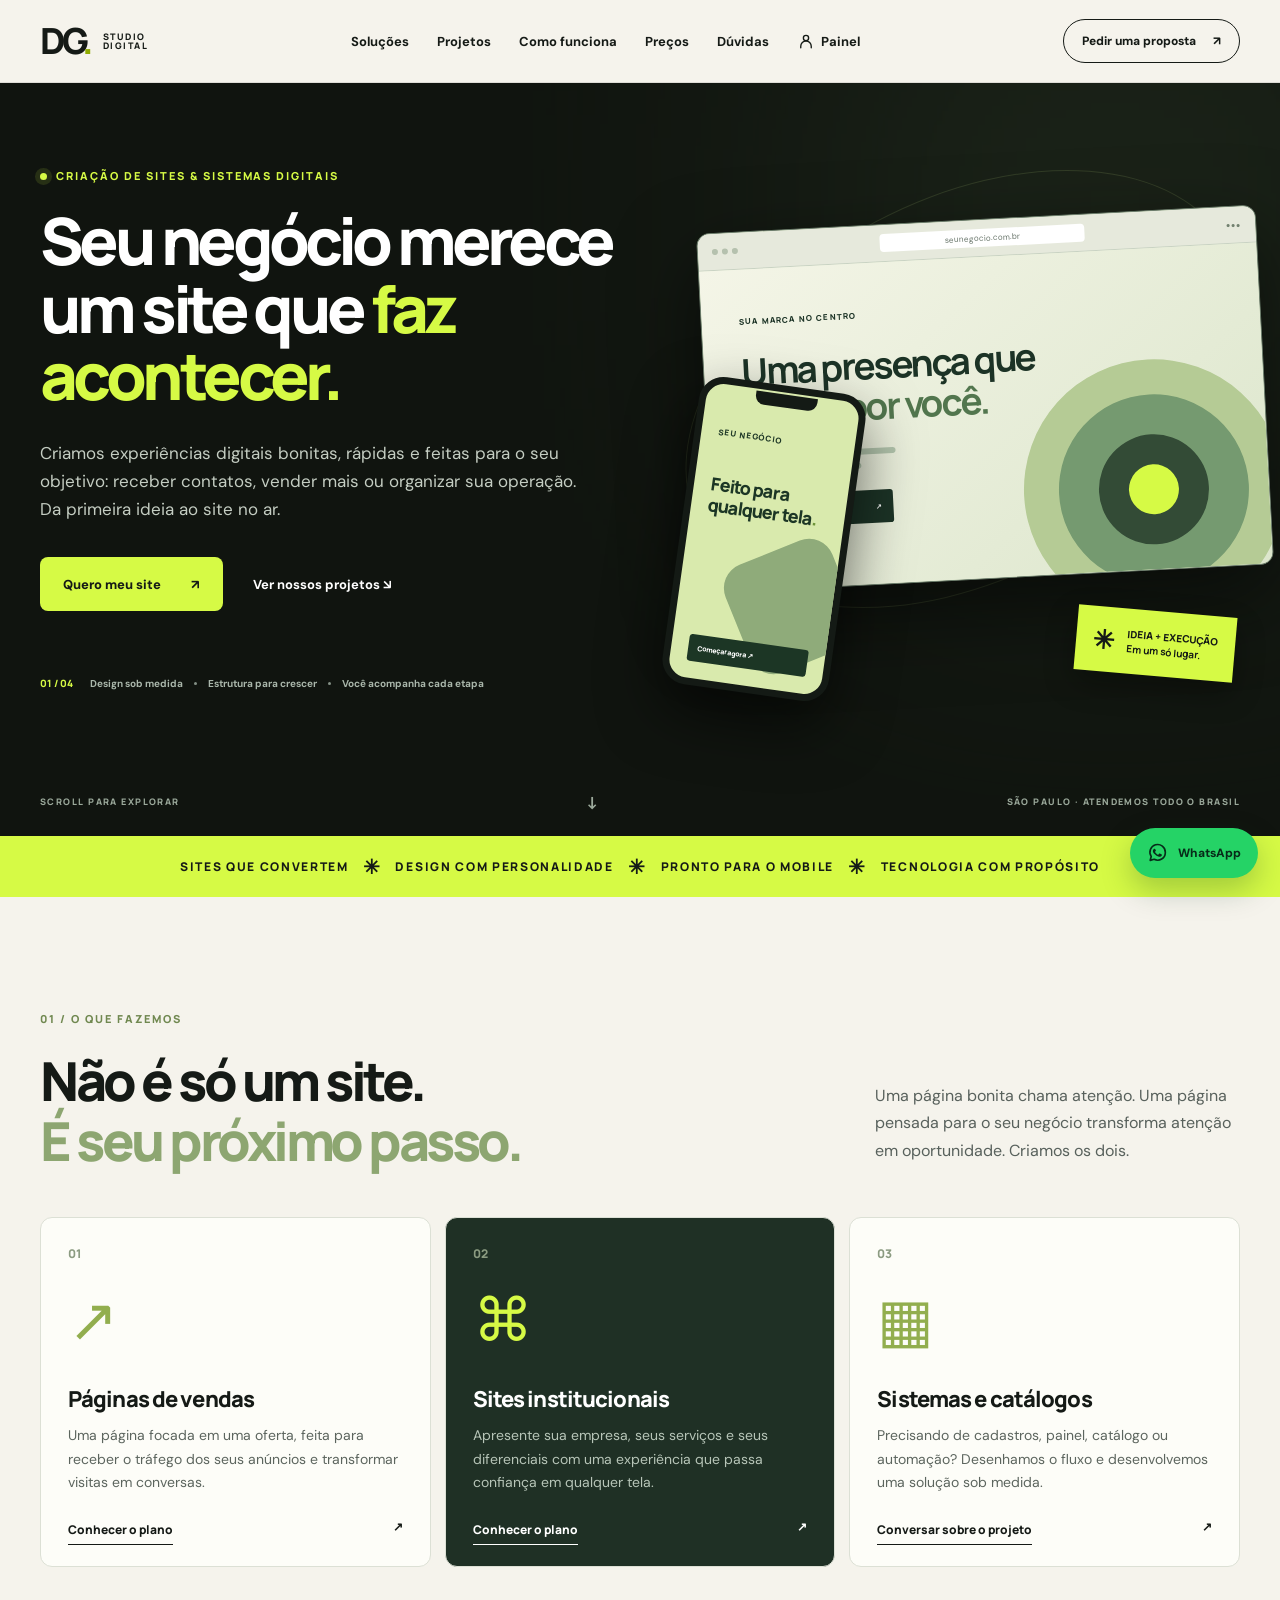
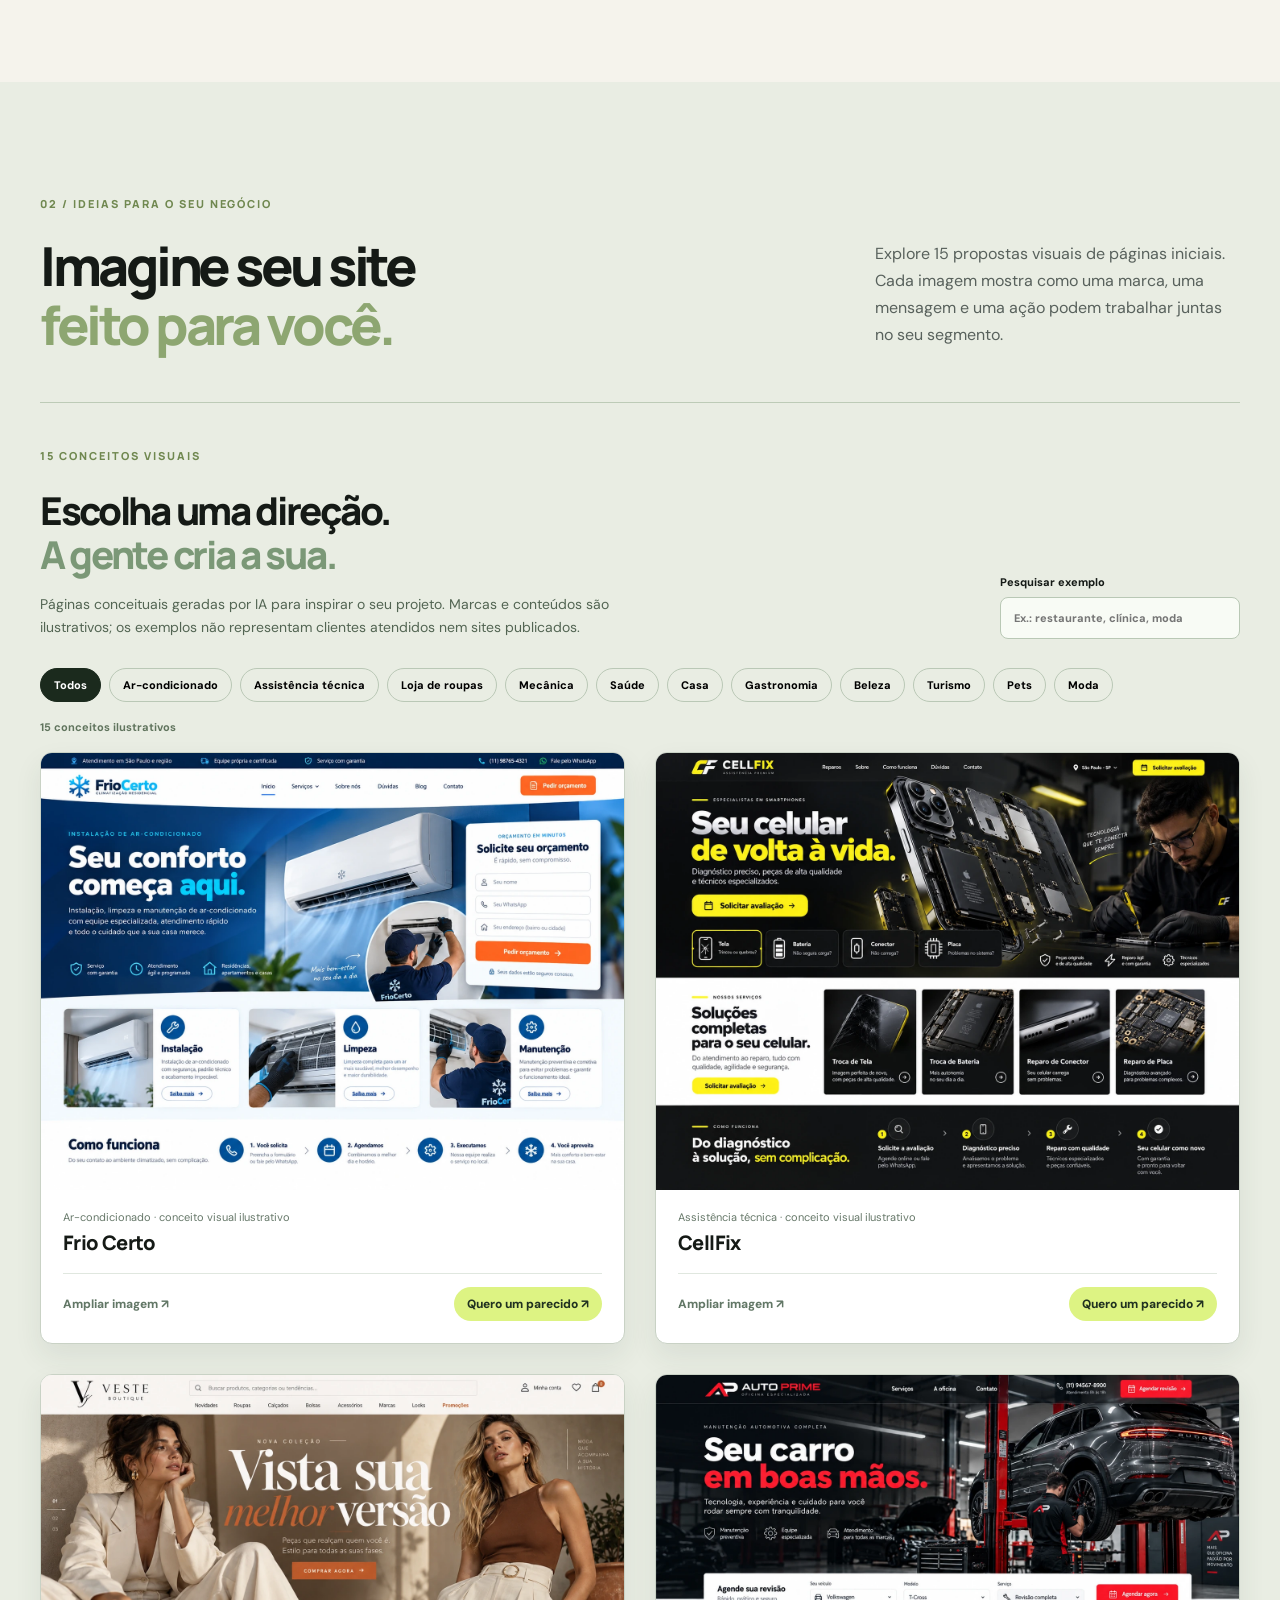
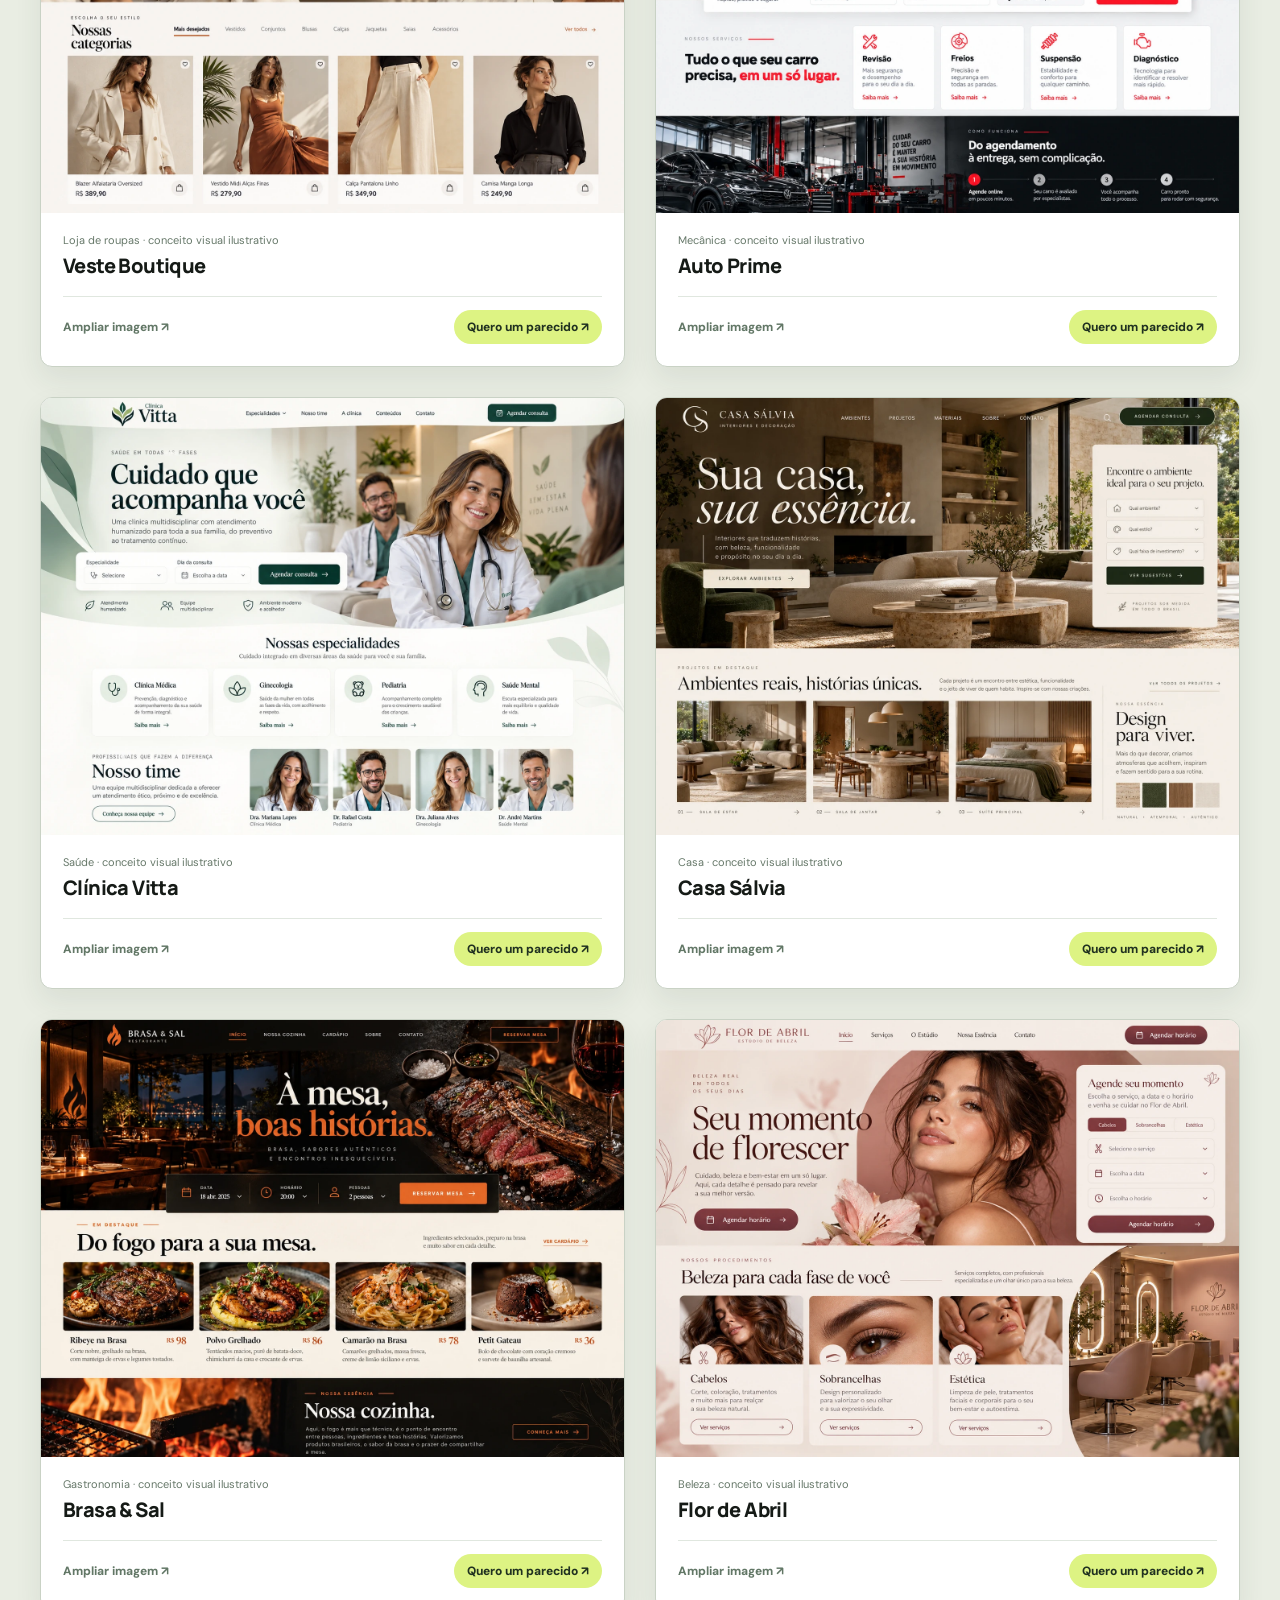
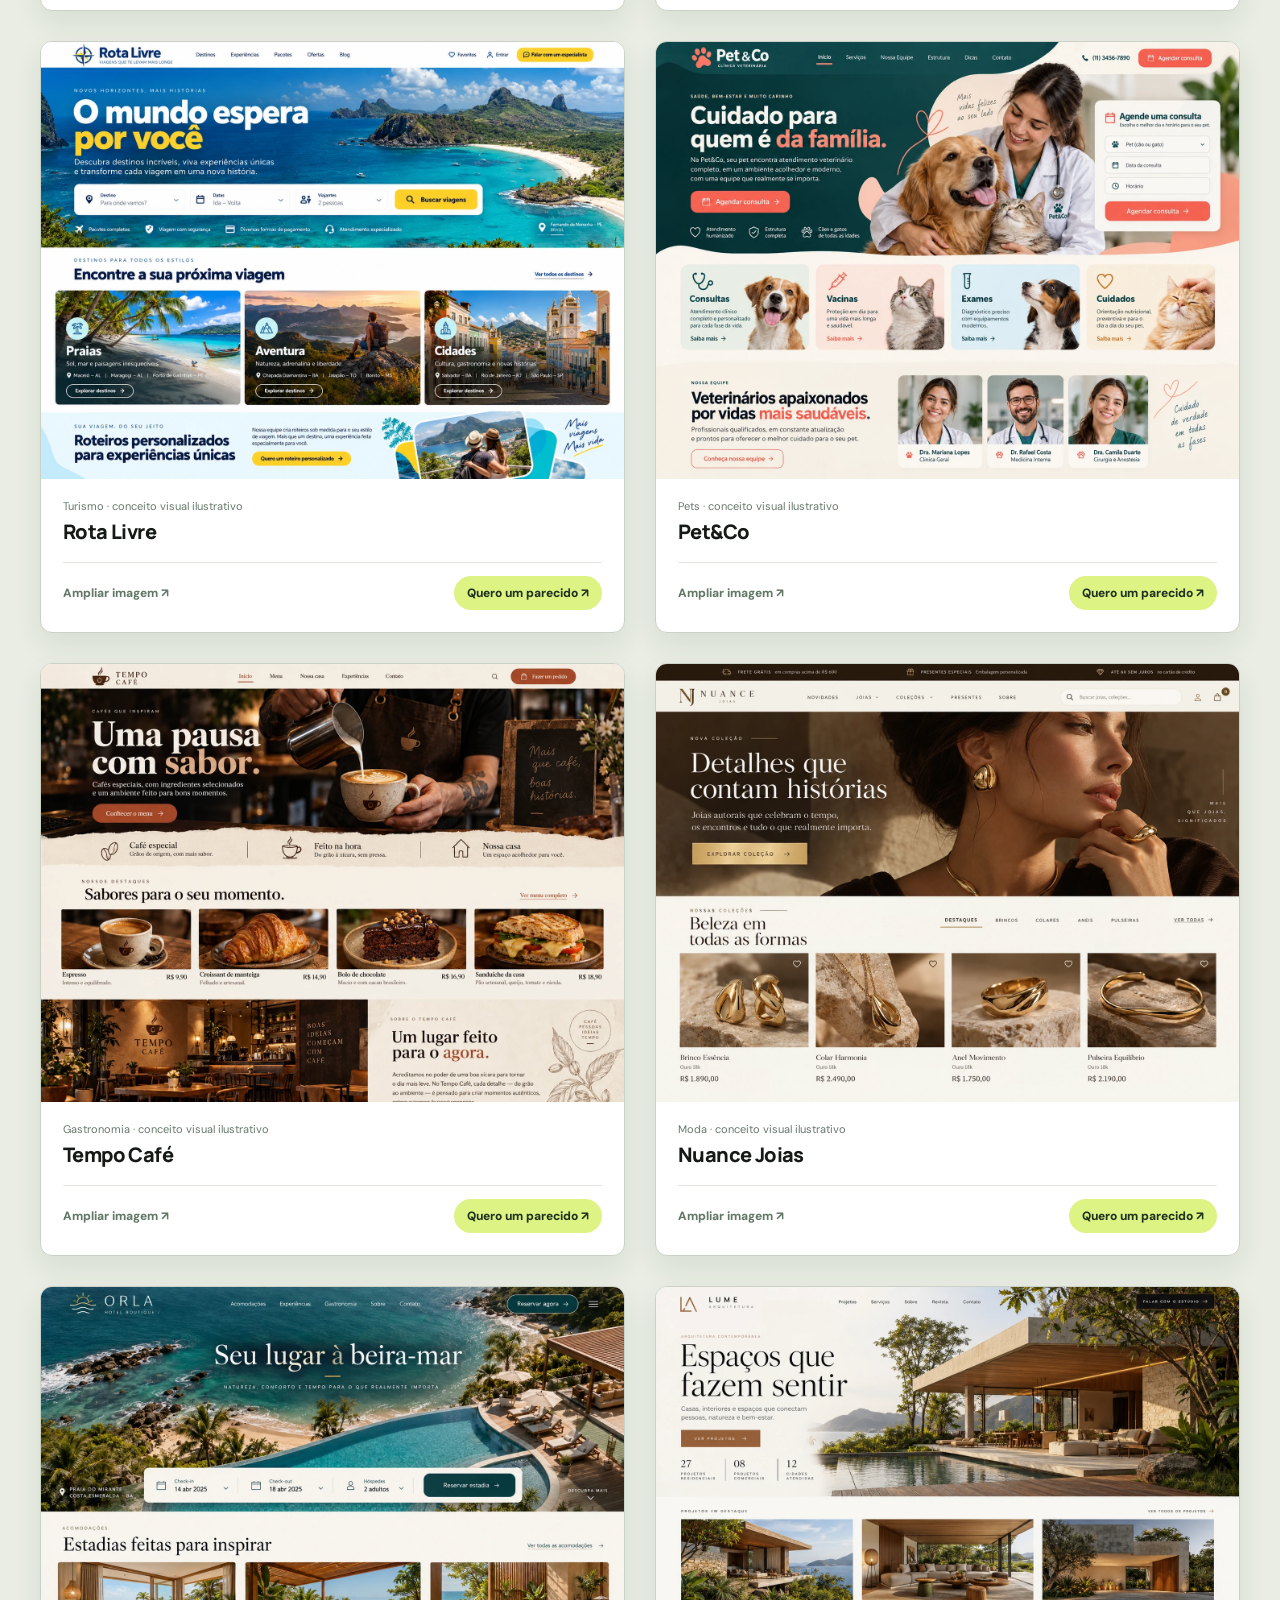
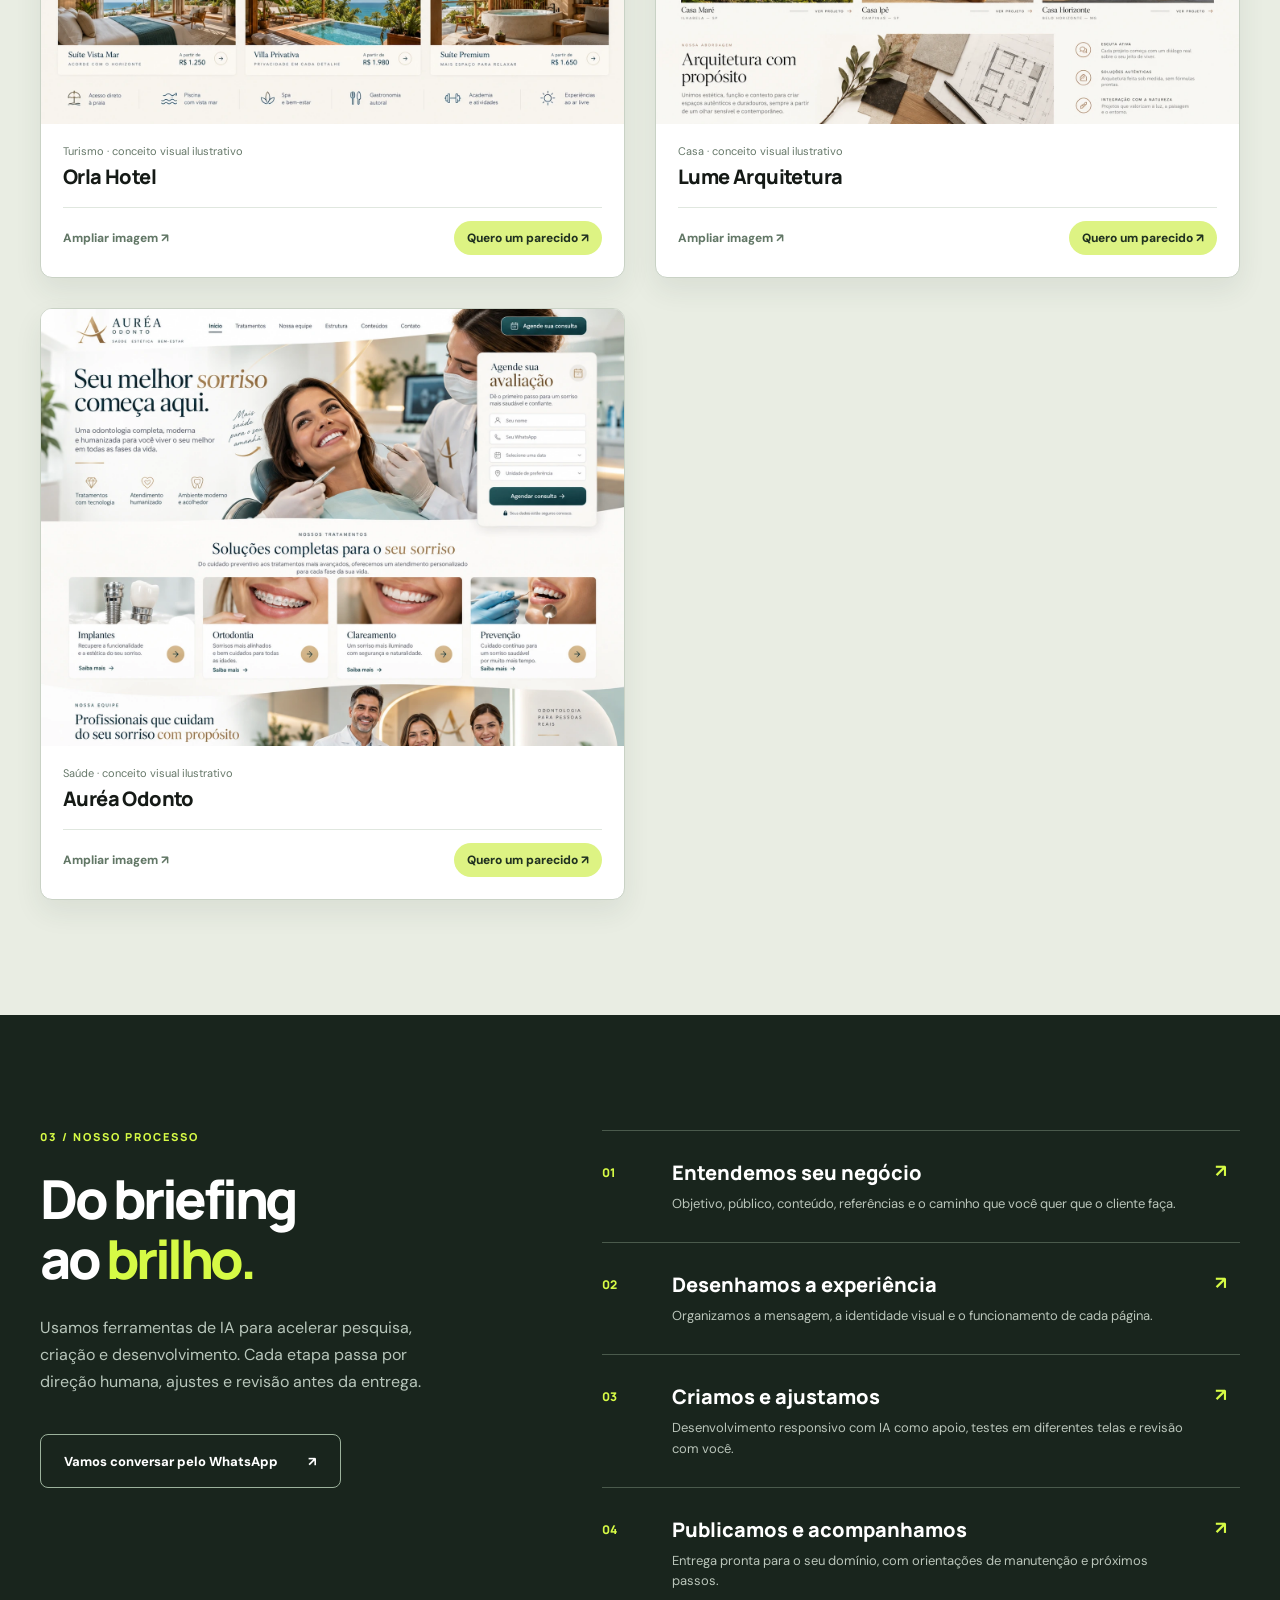
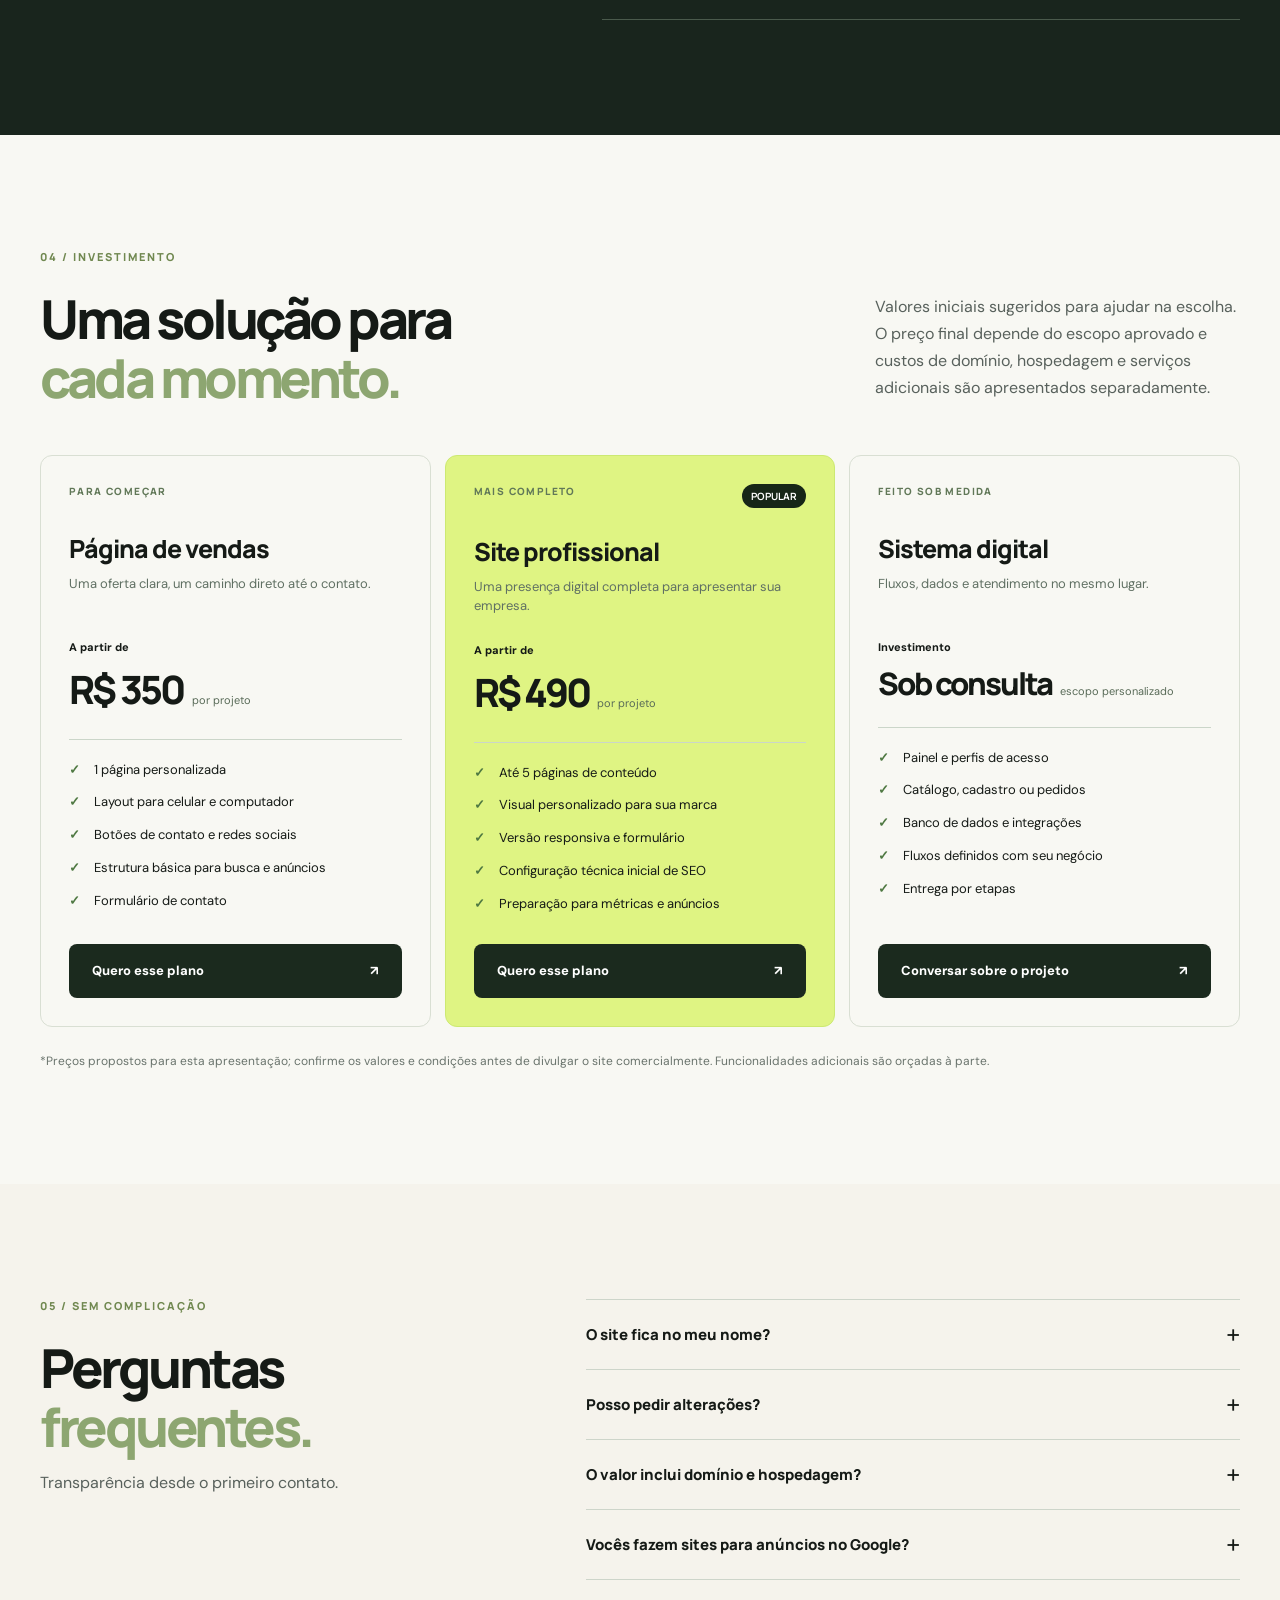
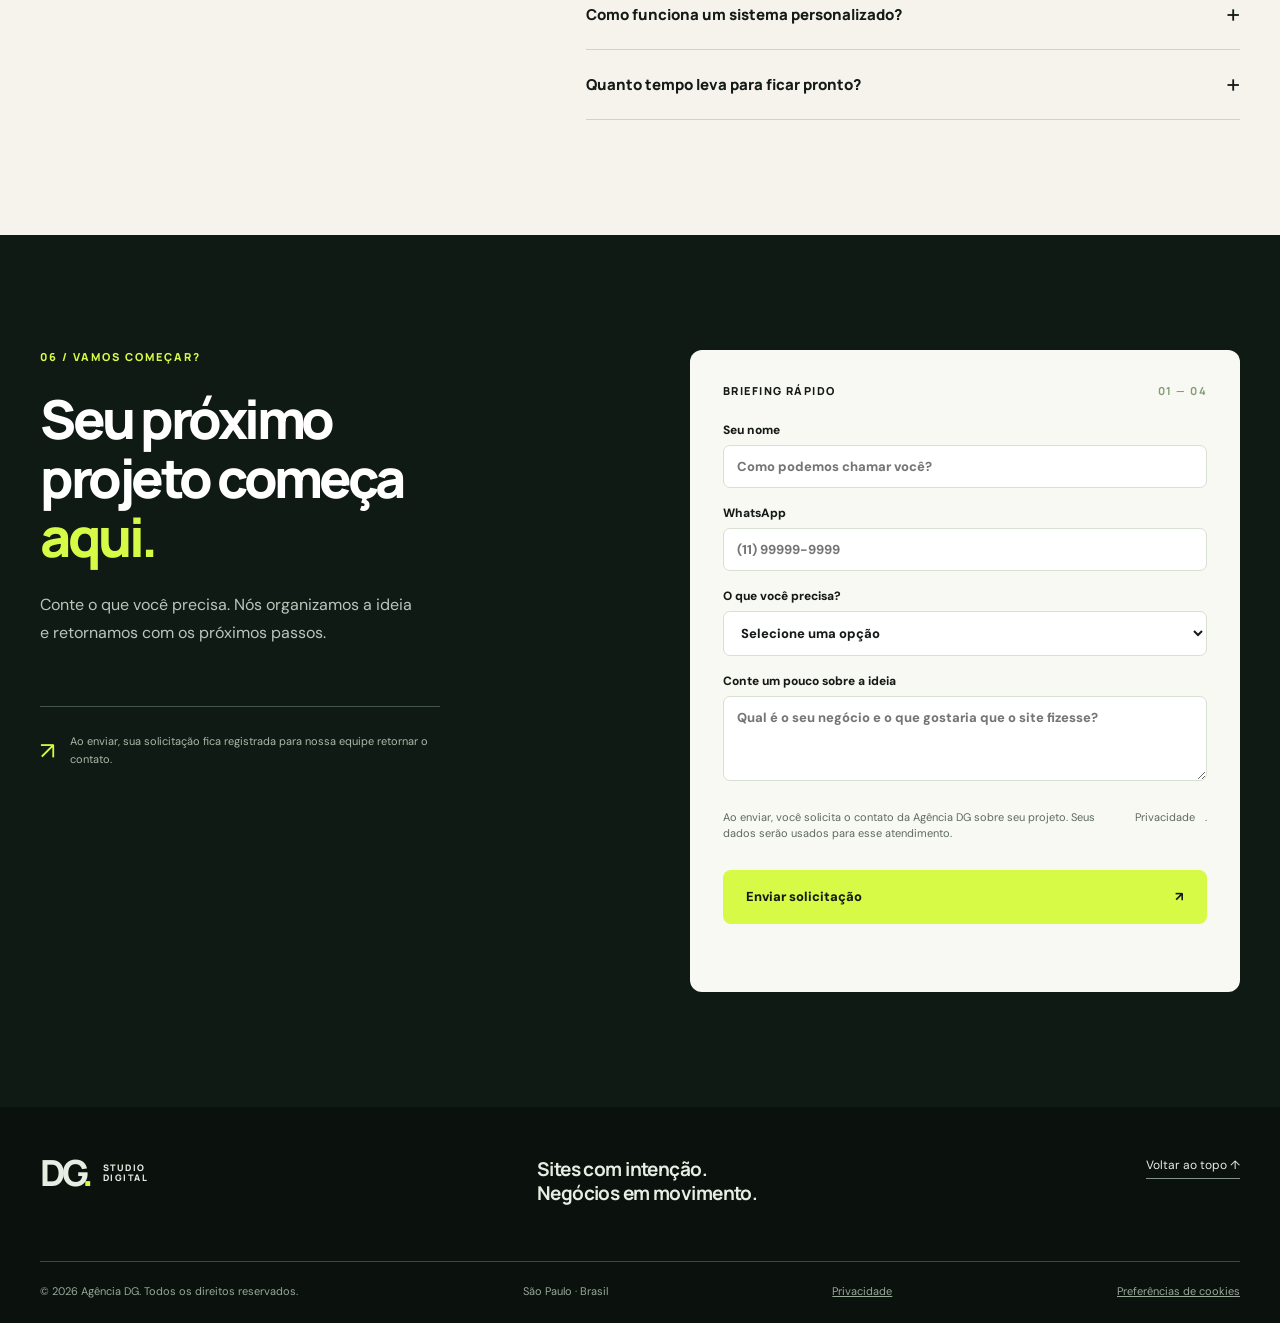
==== commit c98974cd: "Restaura site e ajusta planos e formulário" ====
--- a/index.html
+++ b/index.html
@@ -4,20 +4,20 @@
   <meta charset="utf-8">
   <meta name="viewport" content="width=device-width, initial-scale=1">
   <meta name="theme-color" content="#10140f">
-  <meta name="description" content="Sites, landing pages e sistemas sob medida para transformar visitas em conversas e operações em resultados. Conheça os projetos da Agência DG.">
+  <meta name="description" content="Sites, páginas de vendas e sistemas sob medida para transformar visitas em conversas e operações em resultados. Conheça os projetos da Agência DG.">
   <meta property="og:type" content="website">
   <meta property="og:locale" content="pt_BR">
   <meta property="og:title" content="Agência DG — Sites que trabalham pelo seu negócio">
-  <meta property="og:description" content="Landing pages, sites e sistemas digitais com design personalizado. Escolha um plano e peça uma proposta.">
+  <meta property="og:description" content="Páginas de vendas, sites e sistemas digitais com design personalizado. Escolha um plano e peça uma proposta.">
   <title>Agência DG — Sites que trabalham pelo seu negócio</title>
   <link rel="icon" href="favicon.svg" type="image/svg+xml">
   <link rel="preconnect" href="https://fonts.googleapis.com">
   <link rel="preconnect" href="https://fonts.gstatic.com" crossorigin>
   <link href="https://fonts.googleapis.com/css2?family=DM+Sans:wght@400;500;600;700&family=Manrope:wght@400;500;600;700;800&display=swap" rel="stylesheet">
-  <link rel="stylesheet" href="style.css?v=9">
-  <script src="config.js?v=4" defer></script>
+  <link rel="stylesheet" href="style.css?v=11">
+  <script src="config.js?v=5" defer></script>
   <script src="tracking.js?v=2" defer></script>
-  <script src="app.js?v=13" defer></script>
+  <script src="app.js?v=14" defer></script>
 </head>
 <body>
   <a class="skip" href="#conteudo">Pular para o conteúdo</a>
@@ -60,7 +60,7 @@
     <section class="section intro" id="solucoes"><div class="container">
       <div class="section-heading split"><div><p class="section-label">01 / O QUE FAZEMOS</p><h2>Não é só um site.<br><span>É seu próximo passo.</span></h2></div><p>Uma página bonita chama atenção. Uma página pensada para o seu negócio transforma atenção em oportunidade. Criamos os dois.</p></div>
       <div class="service-grid">
-        <article class="service-card"><span class="service-number">01</span><div class="service-glyph">↗</div><div><h3>Landing pages</h3><p>Uma página focada em uma oferta, feita para receber o tráfego dos seus anúncios e transformar visitas em conversas.</p><a href="#planos">Conhecer o plano <span aria-hidden="true">↗</span></a></div></article>
+        <article class="service-card"><span class="service-number">01</span><div class="service-glyph">↗</div><div><h3>Páginas de vendas</h3><p>Uma página focada em uma oferta, feita para receber o tráfego dos seus anúncios e transformar visitas em conversas.</p><a href="#planos">Conhecer o plano <span aria-hidden="true">↗</span></a></div></article>
         <article class="service-card dark"><span class="service-number">02</span><div class="service-glyph">⌘</div><div><h3>Sites institucionais</h3><p>Apresente sua empresa, seus serviços e seus diferenciais com uma experiência que passa confiança em qualquer tela.</p><a href="#planos">Conhecer o plano <span aria-hidden="true">↗</span></a></div></article>
         <article class="service-card"><span class="service-number">03</span><div class="service-glyph">▦</div><div><h3>Sistemas e catálogos</h3><p>Precisando de cadastros, painel, catálogo ou automação? Desenhamos o fluxo e desenvolvemos uma solução sob medida.</p><a href="#orcamento">Conversar sobre o projeto <span aria-hidden="true">↗</span></a></div></article>
       </div>
@@ -94,15 +94,15 @@
 
     <section class="section pricing" id="planos"><div class="container">
       <div class="section-heading pricing-heading"><div><p class="section-label">04 / INVESTIMENTO</p><h2>Uma solução para<br><span>cada momento.</span></h2></div><p>Valores iniciais sugeridos para ajudar na escolha. O preço final depende do escopo aprovado e custos de domínio, hospedagem e serviços adicionais são apresentados separadamente.</p></div>
-      <div class="plan-grid"><article class="plan"><span class="plan-tag">PARA COMEÇAR</span><h3>Landing page</h3><p>Uma oferta clara, um caminho direto até o contato.</p><div class="price"><small>A partir de</small><strong data-price="landing">R$ 790</strong><span>por projeto</span></div><ul><li>1 página personalizada</li><li>Layout para celular e computador</li><li>Botões de contato e redes sociais</li><li>Estrutura básica para busca e anúncios</li><li>Formulário de contato</li></ul><button class="button button-plan" data-plan="Landing page">Quero esse plano <span>↗</span></button></article>
-      <article class="plan featured"><span class="plan-tag">MAIS COMPLETO <b>POPULAR</b></span><h3>Site profissional</h3><p>Uma presença digital completa para apresentar sua empresa.</p><div class="price"><small>A partir de</small><strong data-price="site">R$ 1.490</strong><span>por projeto</span></div><ul><li>Até 5 páginas de conteúdo</li><li>Visual personalizado para sua marca</li><li>Versão responsiva e formulário</li><li>Configuração técnica inicial de SEO</li><li>Preparação para métricas e anúncios</li></ul><button class="button button-plan" data-plan="Site profissional">Quero esse plano <span>↗</span></button></article>
-      <article class="plan"><span class="plan-tag">FEITO SOB MEDIDA</span><h3>Sistema digital</h3><p>Fluxos, dados e atendimento no mesmo lugar.</p><div class="price custom"><small>Investimento</small><strong>Sob consulta</strong><span>escopo personalizado</span></div><ul><li>Painel e perfis de acesso</li><li>Catálogo, cadastro ou pedidos</li><li>Banco de dados e integrações</li><li>Fluxos definidos com seu negócio</li><li>Entrega por etapas</li></ul><button class="button button-plan" data-plan="Sistema digital">Conversar sobre o projeto <span>↗</span></button></article></div>
+      <div class="plan-grid"><article class="plan"><span class="plan-tag">PARA COMEÇAR</span><h3>Página de vendas</h3><p>Uma oferta clara, um caminho direto até o contato.</p><div class="price"><small>A partir de</small><strong data-price="landing">R$ 350</strong><span>por projeto</span></div><ul><li>1 página personalizada</li><li>Layout para celular e computador</li><li>Botões de contato e redes sociais</li><li>Estrutura básica para busca e anúncios</li><li>Formulário de contato</li></ul><a class="button button-plan" href="#orcamento" data-plan="Landing page" data-plan-label="Página de vendas">Quero esse plano <span>↗</span></a></article>
+      <article class="plan featured"><span class="plan-tag">MAIS COMPLETO <b>POPULAR</b></span><h3>Site profissional</h3><p>Uma presença digital completa para apresentar sua empresa.</p><div class="price"><small>A partir de</small><strong data-price="site">R$ 490</strong><span>por projeto</span></div><ul><li>Até 5 páginas de conteúdo</li><li>Visual personalizado para sua marca</li><li>Versão responsiva e formulário</li><li>Configuração técnica inicial de SEO</li><li>Preparação para métricas e anúncios</li></ul><a class="button button-plan" href="#orcamento" data-plan="Site profissional" data-plan-label="Site profissional">Quero esse plano <span>↗</span></a></article>
+      <article class="plan"><span class="plan-tag">FEITO SOB MEDIDA</span><h3>Sistema digital</h3><p>Fluxos, dados e atendimento no mesmo lugar.</p><div class="price custom"><small>Investimento</small><strong>Sob consulta</strong><span>escopo personalizado</span></div><ul><li>Painel e perfis de acesso</li><li>Catálogo, cadastro ou pedidos</li><li>Banco de dados e integrações</li><li>Fluxos definidos com seu negócio</li><li>Entrega por etapas</li></ul><a class="button button-plan" href="#orcamento" data-plan="Sistema digital" data-plan-label="Sistema digital">Conversar sobre o projeto <span>↗</span></a></article></div>
       <p class="pricing-footnote">*Preços propostos para esta apresentação; confirme os valores e condições antes de divulgar o site comercialmente. Funcionalidades adicionais são orçadas à parte.</p>
     </div></section>
 
     <section class="section faq" id="duvidas"><div class="container faq-layout"><div><p class="section-label">05 / SEM COMPLICAÇÃO</p><h2>Perguntas<br><span>frequentes.</span></h2><p>Transparência desde o primeiro contato.</p></div><div class="faq-list"><details><summary>O site fica no meu nome?<span>+</span></summary><p>O domínio pode ser registrado no seu nome. A hospedagem, os acessos e as responsabilidades são combinados na proposta antes do início.</p></details><details><summary>Posso pedir alterações?<span>+</span></summary><p>Sim. Definimos rodadas de ajustes e critérios de aprovação na proposta. Atualizações após a entrega podem ser contratadas conforme a necessidade.</p></details><details><summary>O valor inclui domínio e hospedagem?<span>+</span></summary><p>Não estão incluídos nos preços iniciais exibidos. Indicamos a melhor configuração para o projeto e apresentamos os custos recorrentes antes da contratação.</p></details><details><summary>Vocês fazem sites para anúncios no Google?<span>+</span></summary><p>Sim. Organizamos as páginas com foco em clareza, velocidade, navegação no celular e medição de contatos. A gestão de campanhas pode ser conversada à parte.</p></details><details><summary>Como funciona um sistema personalizado?<span>+</span></summary><p>Mapeamos telas, usuários, dados e regras. Depois apresentamos escopo, etapas e orçamento específicos para sua operação.</p></details><details><summary>Quanto tempo leva para ficar pronto?<span>+</span></summary><p>Depende do tipo de site, do conteúdo e das revisões. O prazo é definido por escrito na proposta de cada projeto.</p></details></div></div></section>
 
-    <section class="section contact" id="orcamento"><div class="container contact-layout"><div class="contact-copy"><p class="section-label">06 / VAMOS COMEÇAR?</p><h2>Seu próximo<br>projeto começa<br><em>aqui.</em></h2><p>Conte o que você precisa. Nós organizamos a ideia e retornamos com os próximos passos.</p><div class="contact-note"><span>↗</span><span>Ao enviar, sua solicitação fica registrada para nossa equipe retornar o contato.</span></div></div><form id="brief-form" class="brief-form"><div style="position:absolute;left:-10000px" aria-hidden="true"><label>Website<input name="website" tabindex="-1" autocomplete="off"></label></div><div class="form-heading"><span>BRIEFING RÁPIDO</span><b>01 — 04</b></div><label>Seu nome <input name="nome" type="text" autocomplete="name" required maxlength="80" placeholder="Como podemos chamar você?"></label><label>WhatsApp <input name="telefone" type="tel" autocomplete="tel" required maxlength="20" placeholder="(11) 99999-9999" inputmode="tel"></label><label>O que você precisa? <select name="tipo" required><option value="">Selecione uma opção</option><option>Landing page</option><option>Site profissional</option><option>Sistema digital</option><option>Não sei ainda</option></select></label><label>Conte um pouco sobre a ideia <textarea name="mensagem" rows="3" maxlength="600" placeholder="Qual é o seu negócio e o que gostaria que o site fizesse?"></textarea></label><p class="consent">Ao enviar, você solicita o contato da Agência DG sobre seu projeto. Seus dados serão usados para esse atendimento. <a href="privacidade.html">Privacidade</a>.</p><button class="button button-yellow" type="submit">Enviar solicitação <span>↗</span></button><p class="form-feedback" role="status" aria-live="polite"></p></form></div></section>
+    <section class="section contact" id="orcamento"><div class="container contact-layout"><div class="contact-copy"><p class="section-label">06 / VAMOS COMEÇAR?</p><h2>Seu próximo<br>projeto começa<br><em>aqui.</em></h2><p>Conte o que você precisa. Nós organizamos a ideia e retornamos com os próximos passos.</p><div class="contact-note"><span>↗</span><span>Ao enviar, sua solicitação fica registrada para nossa equipe retornar o contato.</span></div></div><form id="brief-form" class="brief-form"><div style="position:absolute;left:-10000px" aria-hidden="true"><label>Website<input name="website" tabindex="-1" autocomplete="off"></label></div><div class="form-heading"><span>BRIEFING RÁPIDO</span><b>01 — 04</b></div><p id="selected-plan" class="plan-selection" role="status" hidden></p><label>Seu nome <input name="nome" type="text" autocomplete="name" required maxlength="80" placeholder="Como podemos chamar você?"></label><label>WhatsApp <input name="telefone" type="tel" autocomplete="tel" required maxlength="20" placeholder="(11) 99999-9999" inputmode="tel"></label><label>O que você precisa? <select name="tipo" required><option value="">Selecione uma opção</option><option value="Landing page">Página de vendas</option><option>Site profissional</option><option>Sistema digital</option><option>Não sei ainda</option></select></label><label>Conte um pouco sobre a ideia <textarea name="mensagem" rows="3" maxlength="600" placeholder="Qual é o seu negócio e o que gostaria que o site fizesse?"></textarea></label><p class="consent">Ao enviar, você solicita o contato da Agência DG sobre seu projeto. Seus dados serão usados para esse atendimento. <a href="privacidade.html">Privacidade</a>.</p><button class="button button-yellow" type="submit">Enviar solicitação <span>↗</span></button><p class="form-feedback" role="status" aria-live="polite"></p></form></div></section>
   </main>
   <footer class="site-footer"><div class="container"><div class="footer-top"><a class="brand footer-brand" href="#topo"><span class="brand-mark">DG<span class="brand-dot">.</span></span><span class="brand-caption">STUDIO<br>DIGITAL</span></a><p>Sites com intenção.<br>Negócios em movimento.</p><a href="#topo" class="to-top">Voltar ao topo ↑</a></div><div class="footer-bottom"><span>© <span id="year"></span> Agência DG. Todos os direitos reservados.</span><span>São Paulo · Brasil</span><a href="privacidade.html">Privacidade</a><button class="cookie-settings" type="button">Preferências de cookies</button></div></div></footer>
   <a class="float-contact" id="whatsapp-contact" href="#orcamento" aria-label="Conversar pelo WhatsApp"><svg class="whatsapp-icon" viewBox="0 0 24 24" fill="none" aria-hidden="true"><path d="M20 11.4a8.4 8.4 0 0 1-12.2 7.5L3.5 20l1.1-4.2A8.4 8.4 0 1 1 20 11.4Z" stroke="currentColor" stroke-width="1.8" stroke-linejoin="round"/><path d="M9 7.9c-.3-.5-.6-.5-.9-.5-.3 0-.6.2-.9.5-.4.4-.8 1-.8 1.8 0 .9.5 2 1.8 3.4 1.4 1.5 3 2.5 4.8 3 .6.2 1.4.1 2-.2.6-.3 1.2-1.1 1.2-1.7.1-.5-.1-.6-.5-.8l-1.8-.8c-.4-.2-.6-.1-.8.2l-.6.8c-.2.3-.4.3-.7.2-1-.4-2.6-1.8-3-2.8-.1-.3 0-.5.2-.7l.5-.6c.2-.2.3-.4.1-.8L9 7.9Z" fill="currentColor"/></svg><span>WhatsApp</span></a>
--- a/style.css
+++ b/style.css
@@ -24,3 +24,4 @@
 /* Faixa de diferenciais fixa: texto legível em todas as telas. */
 .ticker{overflow:visible}.ticker-track{animation:none!important;transform:none!important;width:100%;min-width:0;display:flex;justify-content:center;align-items:center;gap:14px;flex-wrap:wrap;white-space:normal;text-align:center}.ticker-track span{white-space:normal}.ticker-track b{flex:0 0 auto}
 @media(max-width:760px){.ticker-track{gap:8px 12px}.ticker-track span{font-size:10px}}
+#orcamento{scroll-margin-top:80px}.plan-selection{background:#e5f5bd;color:#20351c;border-radius:6px;padding:10px 12px;font-size:12px;font-weight:800}.plan-selection[hidden]{display:none}
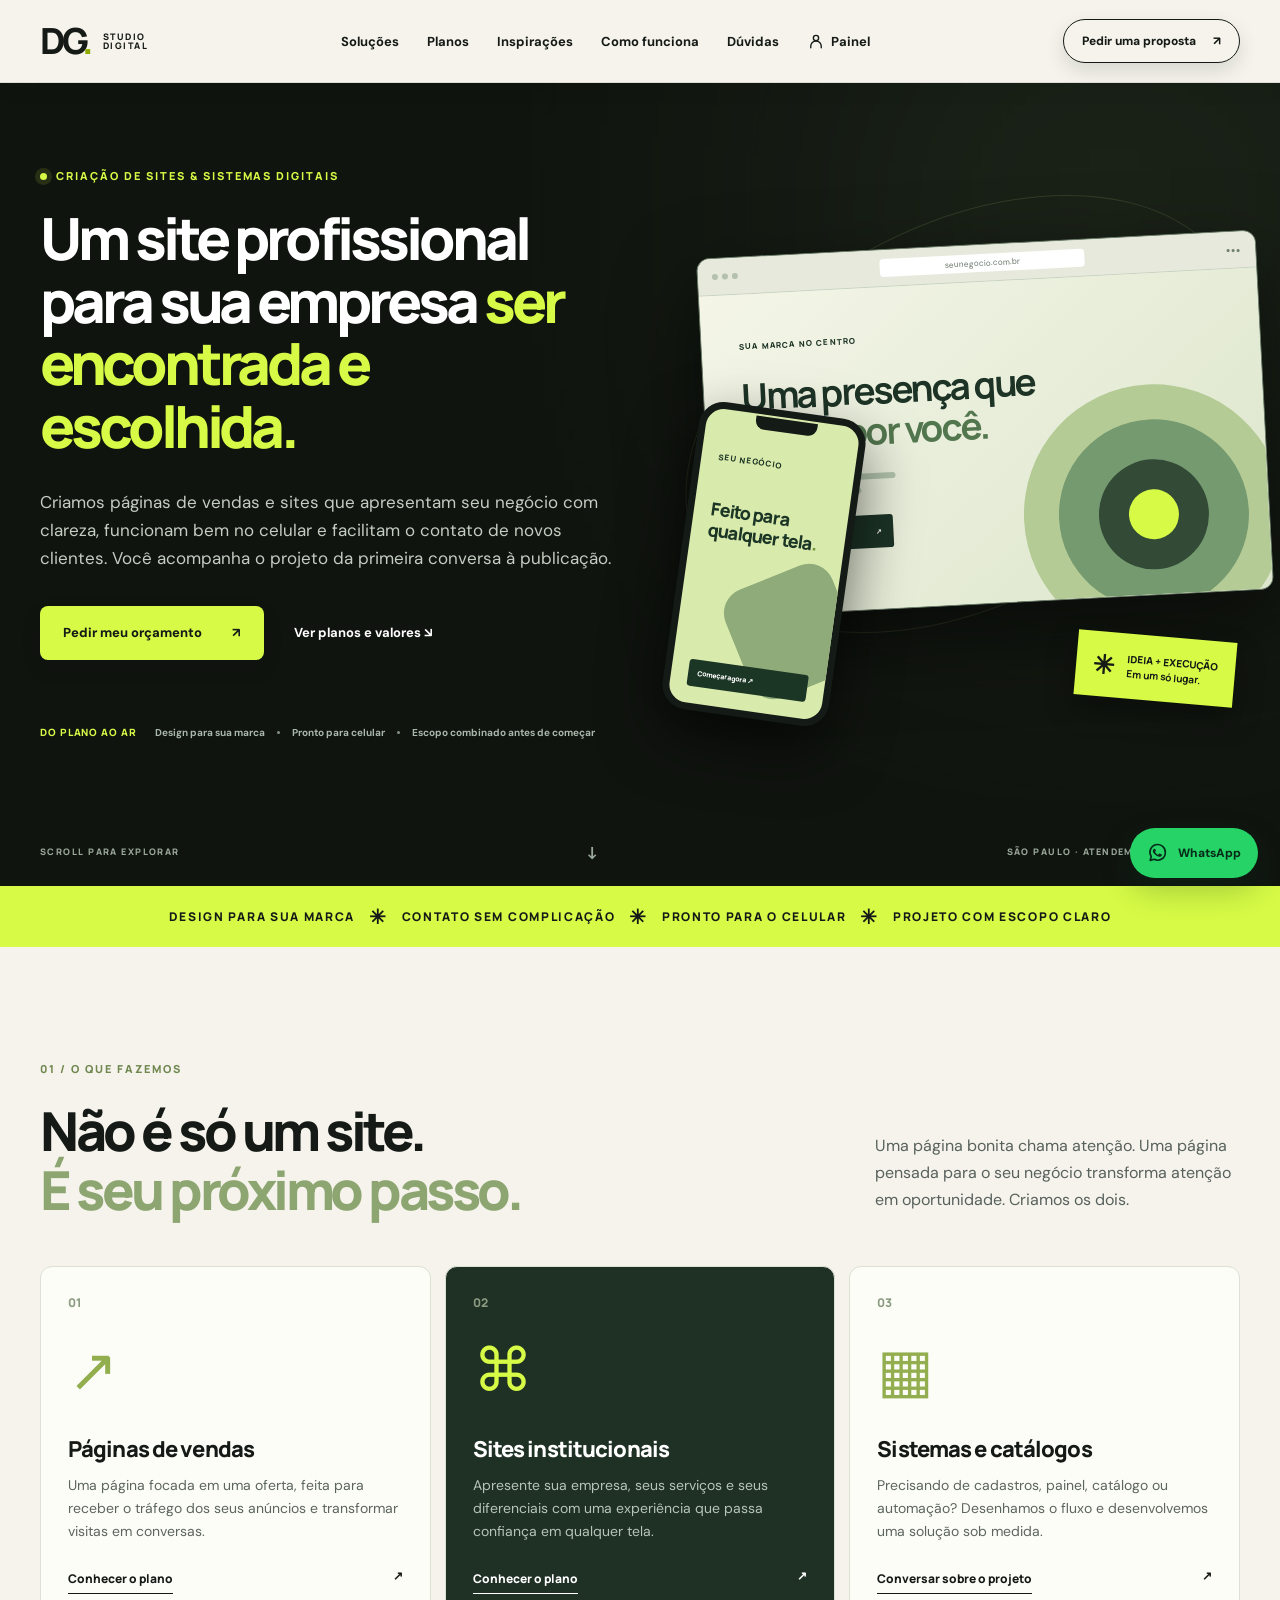
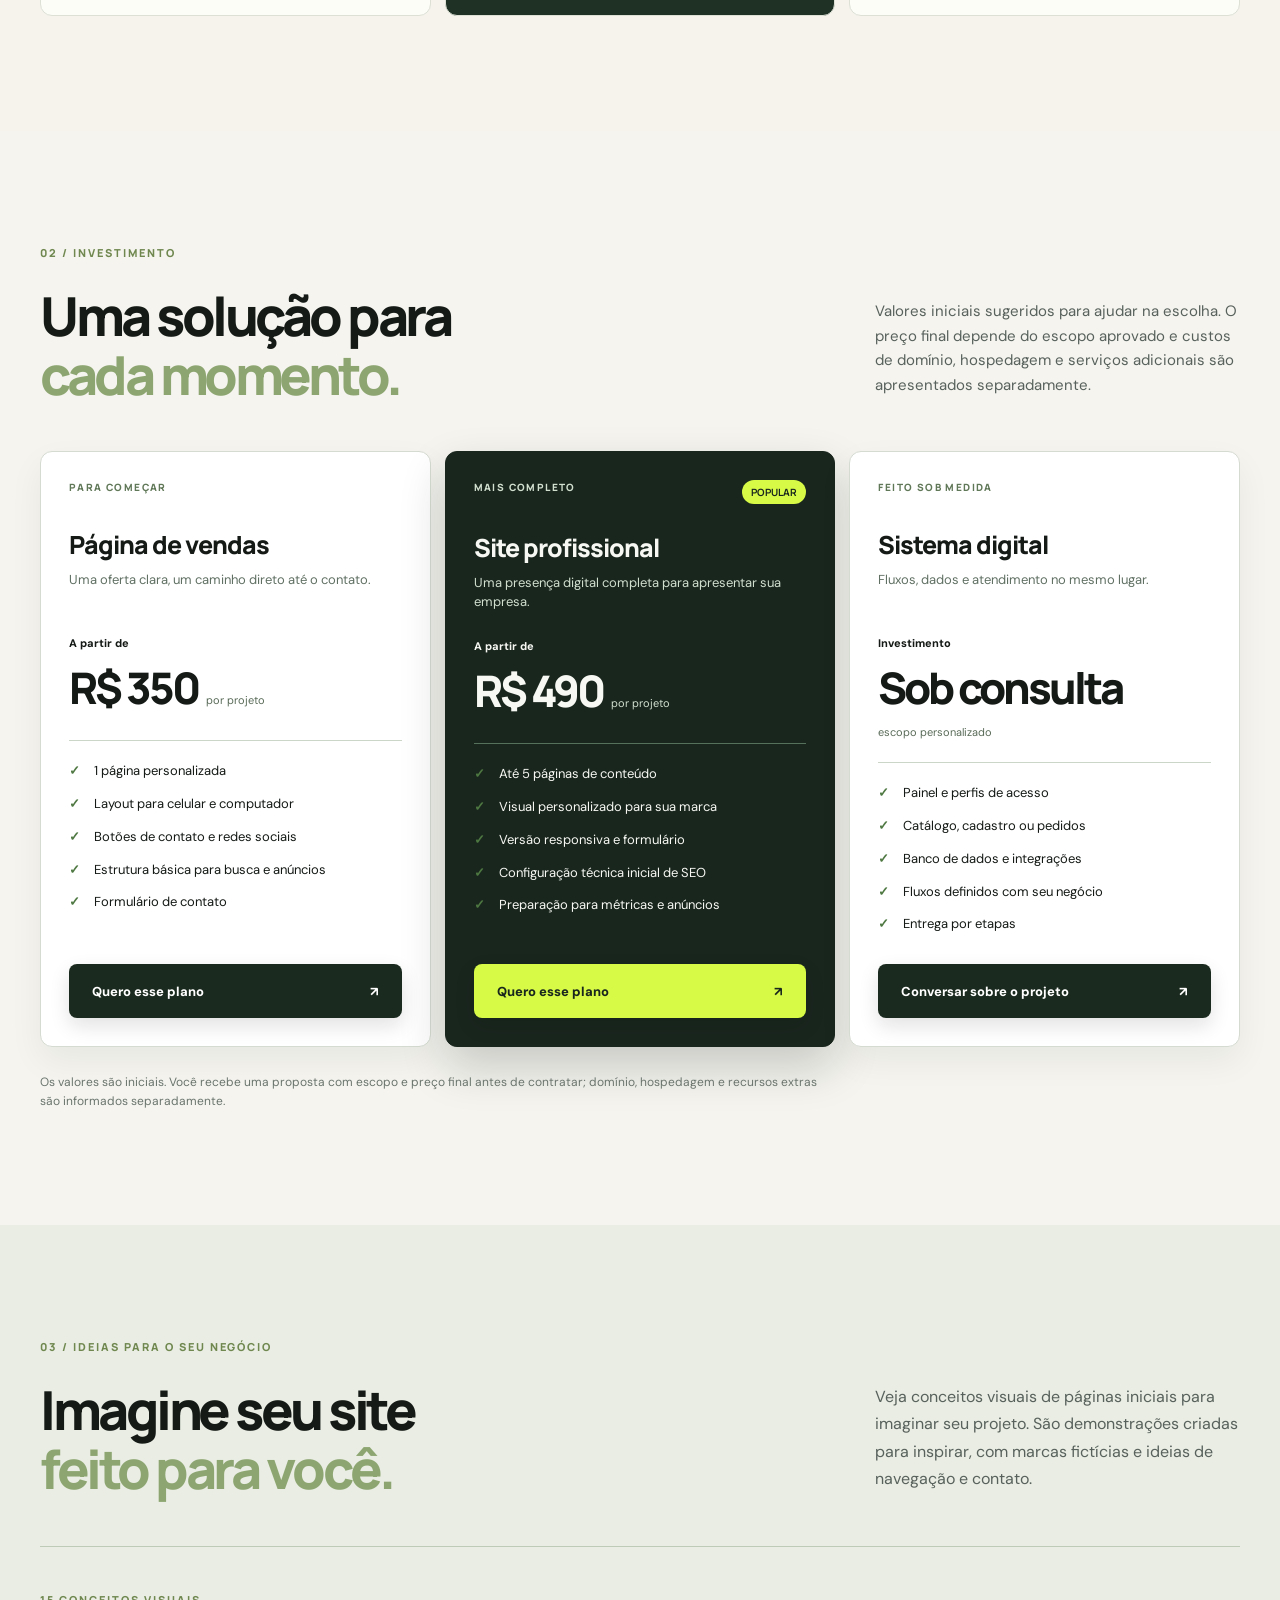
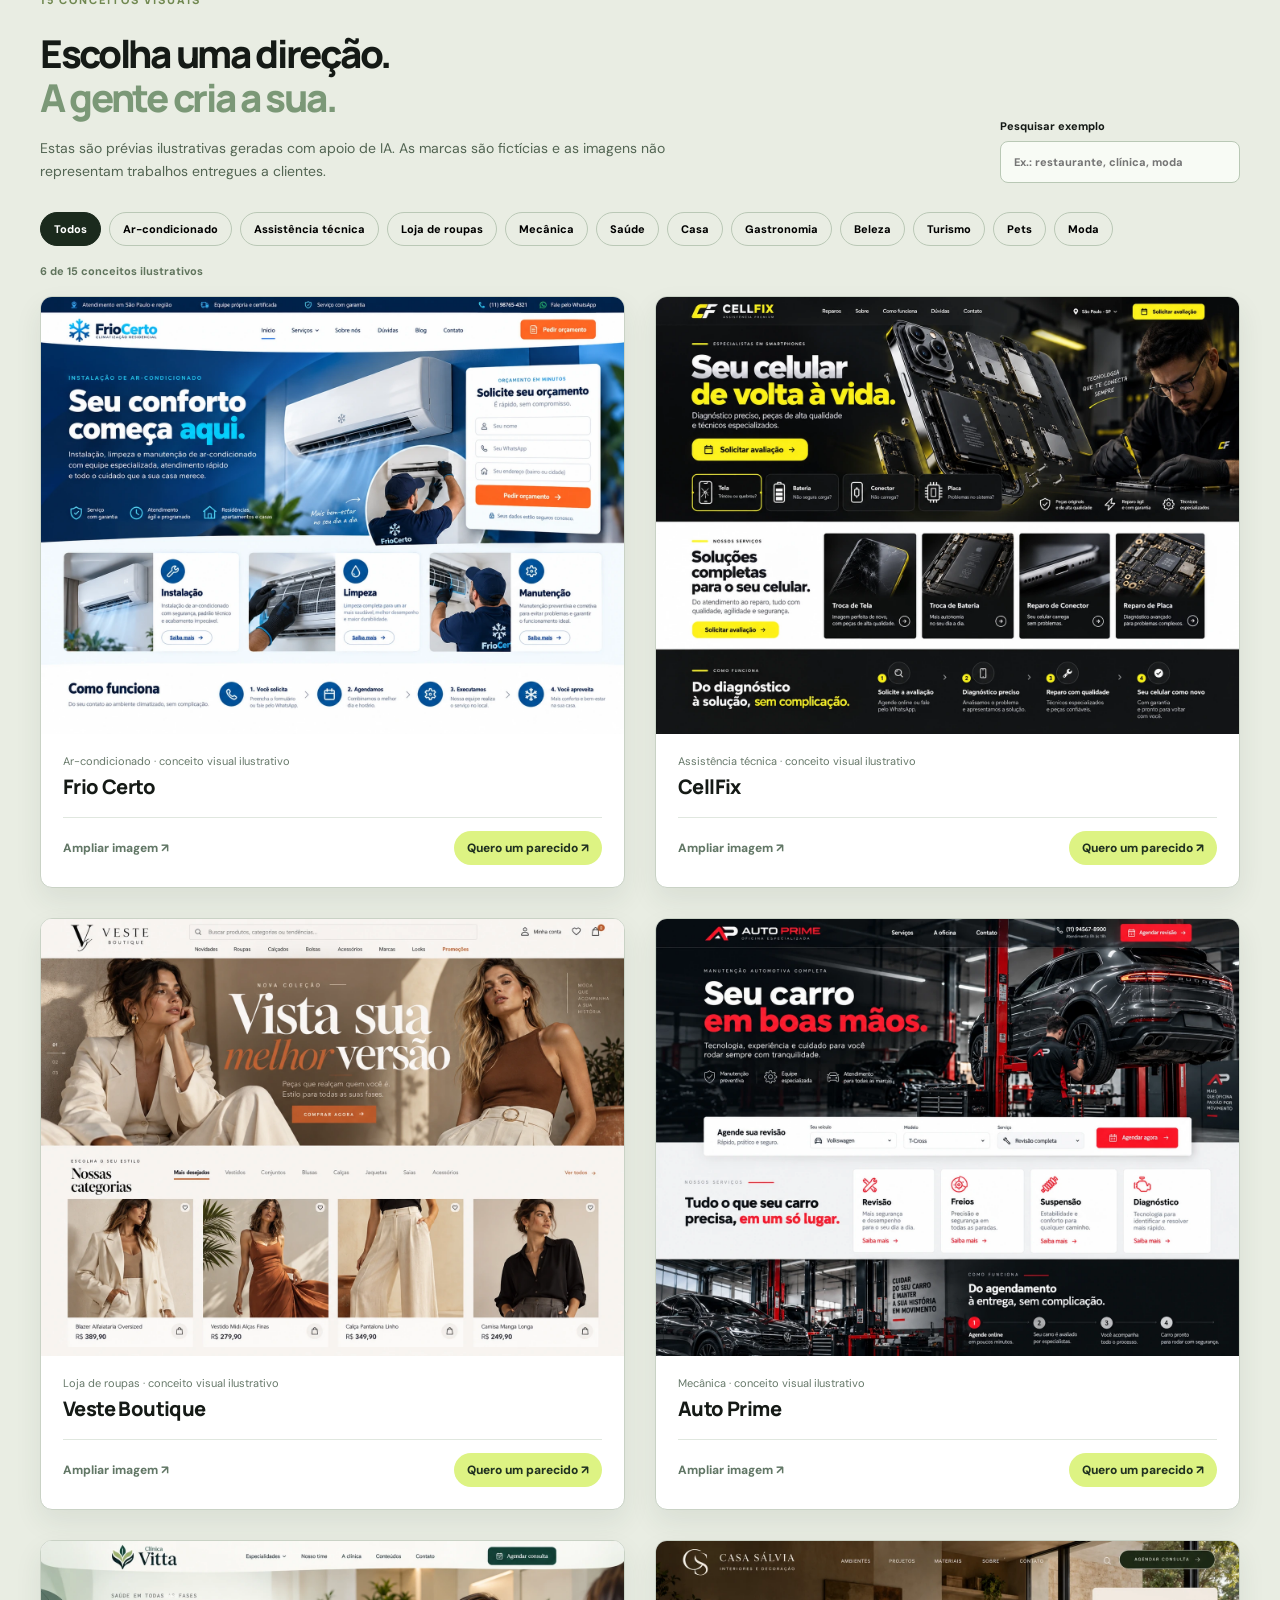
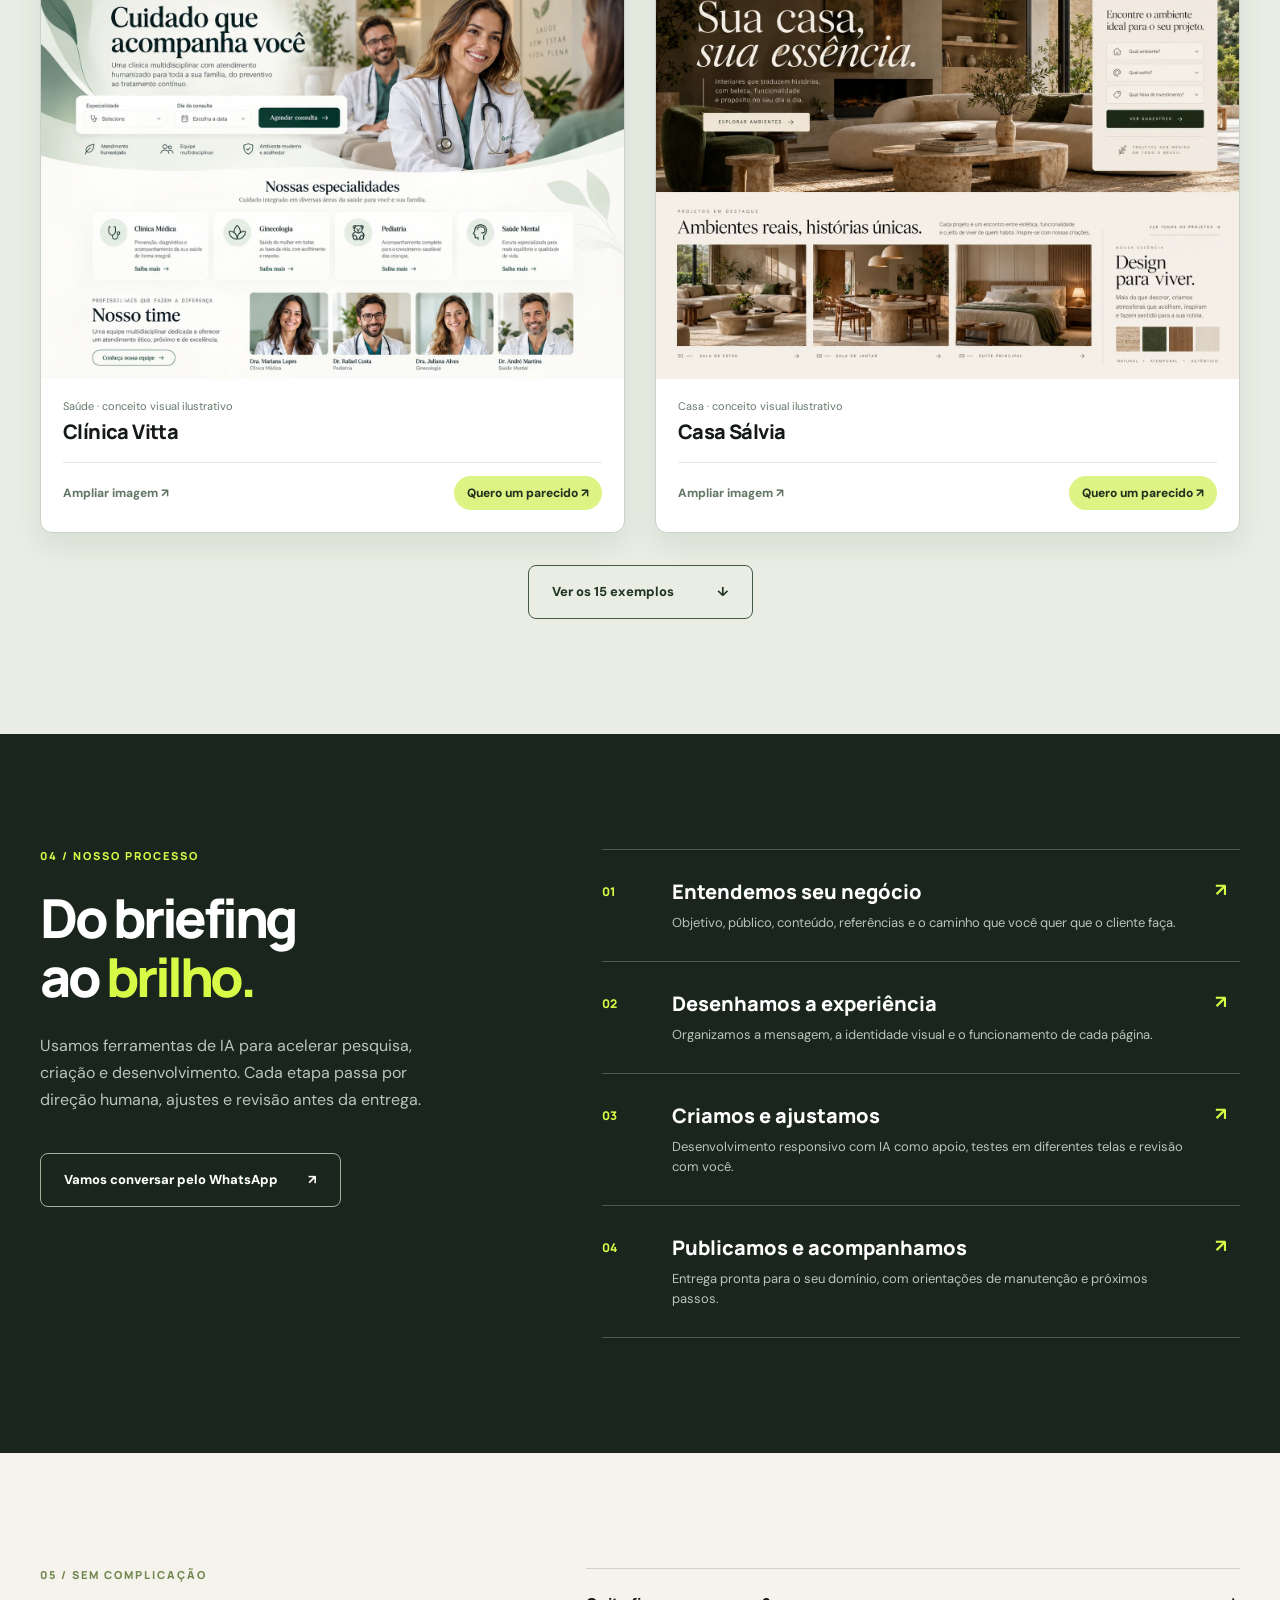
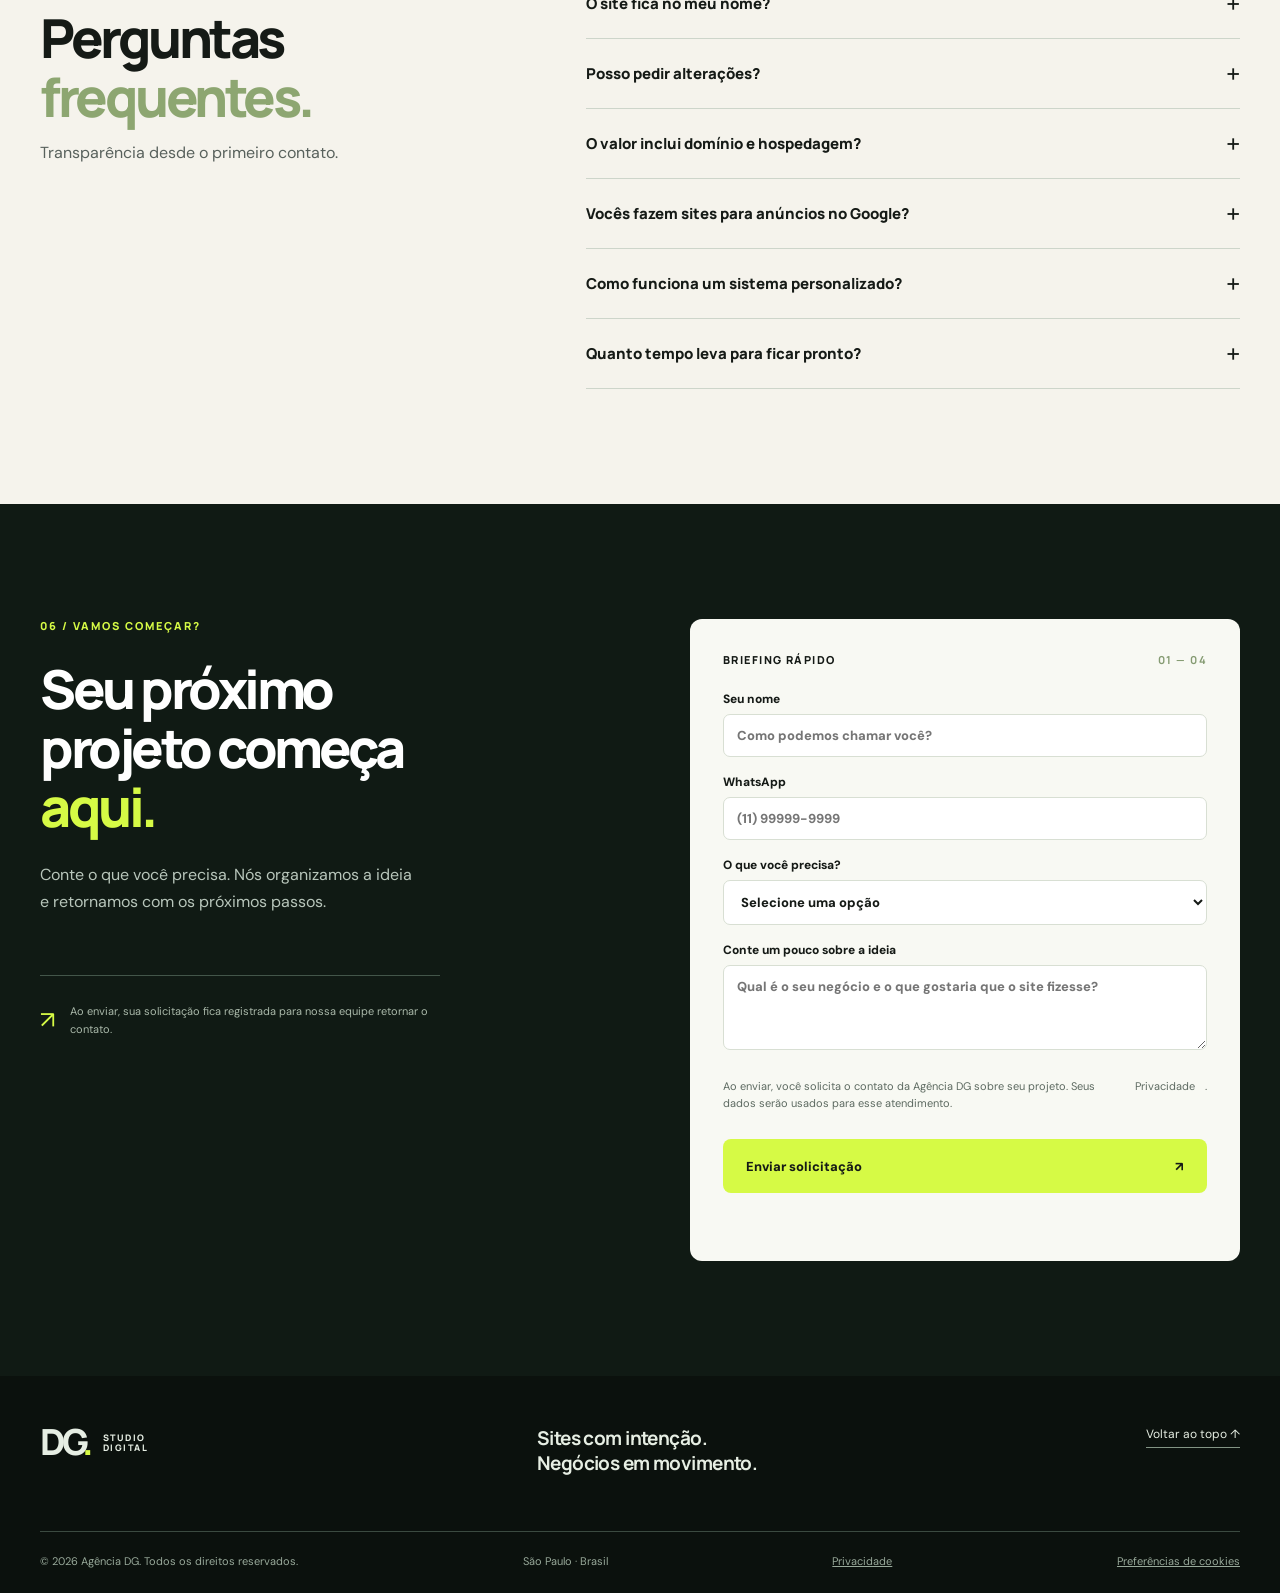
==== commit a3b1c169: "Melhora apresentação comercial e prepara medição para Google Ads" ====
--- a/index.html
+++ b/index.html
@@ -4,20 +4,20 @@
   <meta charset="utf-8">
   <meta name="viewport" content="width=device-width, initial-scale=1">
   <meta name="theme-color" content="#10140f">
-  <meta name="description" content="Sites, páginas de vendas e sistemas sob medida para transformar visitas em conversas e operações em resultados. Conheça os projetos da Agência DG.">
+  <meta name="description" content="Criação de páginas de vendas a partir de R$ 350 e sites profissionais a partir de R$ 490. Atendimento em São Paulo e em todo o Brasil. Peça uma proposta para seu negócio.">
   <meta property="og:type" content="website">
   <meta property="og:locale" content="pt_BR">
   <meta property="og:title" content="Agência DG — Sites que trabalham pelo seu negócio">
-  <meta property="og:description" content="Páginas de vendas, sites e sistemas digitais com design personalizado. Escolha um plano e peça uma proposta.">
-  <title>Agência DG — Sites que trabalham pelo seu negócio</title>
+  <meta property="og:description" content="Páginas de vendas, sites e sistemas com projeto personalizado. Conheça os planos e peça uma proposta.">
+  <title>Criação de Sites Profissionais e Páginas de Vendas | Agência DG</title>
   <link rel="icon" href="favicon.svg" type="image/svg+xml">
   <link rel="preconnect" href="https://fonts.googleapis.com">
   <link rel="preconnect" href="https://fonts.gstatic.com" crossorigin>
   <link href="https://fonts.googleapis.com/css2?family=DM+Sans:wght@400;500;600;700&family=Manrope:wght@400;500;600;700;800&display=swap" rel="stylesheet">
-  <link rel="stylesheet" href="style.css?v=11">
+  <link rel="stylesheet" href="style.css?v=12">
   <script src="config.js?v=5" defer></script>
-  <script src="tracking.js?v=2" defer></script>
-  <script src="app.js?v=14" defer></script>
+  <script src="tracking.js?v=3" defer></script>
+  <script src="app.js?v=15" defer></script>
 </head>
 <body>
   <a class="skip" href="#conteudo">Pular para o conteúdo</a>
@@ -26,7 +26,7 @@
       <a class="brand" href="#topo" aria-label="Agência DG — início"><span class="brand-mark">DG<span class="brand-dot">.</span></span><span class="brand-caption">STUDIO<br>DIGITAL</span></a>
       <button class="menu-toggle" aria-label="Abrir menu" aria-controls="site-nav" aria-expanded="false"><span></span><span></span><span></span></button>
       <nav class="site-nav" id="site-nav" aria-label="Navegação principal">
-        <a href="#solucoes">Soluções</a><a href="#projetos">Projetos</a><a href="#processo">Como funciona</a><a href="#planos">Preços</a><a href="#duvidas">Dúvidas</a><a href="admin.html" class="login-link" aria-label="Entrar no painel"><svg viewBox="0 0 24 24" width="18" height="18" fill="none" aria-hidden="true"><circle cx="12" cy="8" r="3.5" stroke="currentColor" stroke-width="1.8"/><path d="M5 21v-2a7 7 0 0 1 14 0v2" stroke="currentColor" stroke-width="1.8" stroke-linecap="round"/></svg><span>Painel</span></a>
+        <a href="#solucoes">Soluções</a><a href="#planos">Planos</a><a href="#projetos">Inspirações</a><a href="#processo">Como funciona</a><a href="#duvidas">Dúvidas</a><a href="admin.html" class="login-link" aria-label="Entrar no painel"><svg viewBox="0 0 24 24" width="18" height="18" fill="none" aria-hidden="true"><circle cx="12" cy="8" r="3.5" stroke="currentColor" stroke-width="1.8"/><path d="M5 21v-2a7 7 0 0 1 14 0v2" stroke="currentColor" stroke-width="1.8" stroke-linecap="round"/></svg><span>Painel</span></a>
       </nav>
       <a class="header-cta" href="#orcamento">Pedir uma proposta <span aria-hidden="true">↗</span></a>
     </div>
@@ -37,10 +37,10 @@
       <div class="container hero-grid">
         <div class="hero-copy">
           <p class="eyebrow"><span class="pulse"></span> CRIAÇÃO DE SITES & SISTEMAS DIGITAIS</p>
-          <h1>Seu negócio merece um site que <em>faz acontecer.</em></h1>
-          <p class="hero-description">Criamos experiências digitais bonitas, rápidas e feitas para o seu objetivo: receber contatos, vender mais ou organizar sua operação. Da primeira ideia ao site no ar.</p>
-          <div class="hero-actions"><a class="button button-yellow" href="#orcamento">Quero meu site <span aria-hidden="true">↗</span></a><a class="text-link" href="#projetos">Ver nossos projetos <span aria-hidden="true">↘</span></a></div>
-          <div class="hero-proof"><span class="proof-stamp">01 / 04</span><span>Design sob medida</span><i></i><span>Estrutura para crescer</span><i></i><span>Você acompanha cada etapa</span></div>
+          <h1>Um site profissional para sua empresa <em>ser encontrada e escolhida.</em></h1>
+          <p class="hero-description">Criamos páginas de vendas e sites que apresentam seu negócio com clareza, funcionam bem no celular e facilitam o contato de novos clientes. Você acompanha o projeto da primeira conversa à publicação.</p>
+          <div class="hero-actions"><a class="button button-yellow" href="#orcamento">Pedir meu orçamento <span aria-hidden="true">↗</span></a><a class="text-link" href="#planos">Ver planos e valores <span aria-hidden="true">↘</span></a></div>
+          <div class="hero-proof"><span class="proof-stamp">DO PLANO AO AR</span><span>Design para sua marca</span><i></i><span>Pronto para celular</span><i></i><span>Escopo combinado antes de começar</span></div>
         </div>
         <div class="hero-stage" aria-label="Ilustração de um site visto em computador e celular">
           <div class="orbit orbit-a"></div><div class="orbit orbit-b"></div>
@@ -55,7 +55,7 @@
       <div class="hero-bottom container"><span>SCROLL PARA EXPLORAR</span><span aria-hidden="true">↓</span><span>SÃO PAULO · ATENDEMOS TODO O BRASIL</span></div>
     </section>
 
-    <section class="ticker" aria-label="Diferenciais"><div class="ticker-track"><span>SITES QUE CONVERTEM</span><b>✳</b><span>DESIGN COM PERSONALIDADE</span><b>✳</b><span>PRONTO PARA O MOBILE</span><b>✳</b><span>TECNOLOGIA COM PROPÓSITO</span></div></section>
+    <section class="ticker" aria-label="Diferenciais"><div class="ticker-track"><span>DESIGN PARA SUA MARCA</span><b>✳</b><span>CONTATO SEM COMPLICAÇÃO</span><b>✳</b><span>PRONTO PARA O CELULAR</span><b>✳</b><span>PROJETO COM ESCOPO CLARO</span></div></section>
 
     <section class="section intro" id="solucoes"><div class="container">
       <div class="section-heading split"><div><p class="section-label">01 / O QUE FAZEMOS</p><h2>Não é só um site.<br><span>É seu próximo passo.</span></h2></div><p>Uma página bonita chama atenção. Uma página pensada para o seu negócio transforma atenção em oportunidade. Criamos os dois.</p></div>
@@ -66,9 +66,18 @@
       </div>
     </div></section>
 
+    <section class="section pricing" id="planos"><div class="container">
+      <div class="section-heading pricing-heading"><div><p class="section-label">02 / INVESTIMENTO</p><h2>Uma solução para<br><span>cada momento.</span></h2></div><p>Valores iniciais sugeridos para ajudar na escolha. O preço final depende do escopo aprovado e custos de domínio, hospedagem e serviços adicionais são apresentados separadamente.</p></div>
+      <div class="plan-grid"><article class="plan"><span class="plan-tag">PARA COMEÇAR</span><h3>Página de vendas</h3><p>Uma oferta clara, um caminho direto até o contato.</p><div class="price"><small>A partir de</small><strong data-price="landing">R$ 350</strong><span>por projeto</span></div><ul><li>1 página personalizada</li><li>Layout para celular e computador</li><li>Botões de contato e redes sociais</li><li>Estrutura básica para busca e anúncios</li><li>Formulário de contato</li></ul><a class="button button-plan" href="#orcamento" data-plan="Landing page" data-plan-label="Página de vendas">Quero esse plano <span>↗</span></a></article>
+      <article class="plan featured"><span class="plan-tag">MAIS COMPLETO <b>POPULAR</b></span><h3>Site profissional</h3><p>Uma presença digital completa para apresentar sua empresa.</p><div class="price"><small>A partir de</small><strong data-price="site">R$ 490</strong><span>por projeto</span></div><ul><li>Até 5 páginas de conteúdo</li><li>Visual personalizado para sua marca</li><li>Versão responsiva e formulário</li><li>Configuração técnica inicial de SEO</li><li>Preparação para métricas e anúncios</li></ul><a class="button button-plan" href="#orcamento" data-plan="Site profissional" data-plan-label="Site profissional">Quero esse plano <span>↗</span></a></article>
+      <article class="plan"><span class="plan-tag">FEITO SOB MEDIDA</span><h3>Sistema digital</h3><p>Fluxos, dados e atendimento no mesmo lugar.</p><div class="price custom"><small>Investimento</small><strong>Sob consulta</strong><span>escopo personalizado</span></div><ul><li>Painel e perfis de acesso</li><li>Catálogo, cadastro ou pedidos</li><li>Banco de dados e integrações</li><li>Fluxos definidos com seu negócio</li><li>Entrega por etapas</li></ul><a class="button button-plan" href="#orcamento" data-plan="Sistema digital" data-plan-label="Sistema digital">Conversar sobre o projeto <span>↗</span></a></article></div>
+      <p class="pricing-footnote">Os valores são iniciais. Você recebe uma proposta com escopo e preço final antes de contratar; domínio, hospedagem e recursos extras são informados separadamente.</p>
+    </div></section>
+
+
     <section class="section projects" id="projetos"><div class="container">
-      <div class="section-heading projects-heading"><div><p class="section-label">02 / IDEIAS PARA O SEU NEGÓCIO</p><h2>Imagine seu site<br><span>feito para você.</span></h2></div><p>Explore 15 propostas visuais de páginas iniciais. Cada imagem mostra como uma marca, uma mensagem e uma ação podem trabalhar juntas no seu segmento.</p></div>
-      <div class="models-heading"><div><p class="section-label">15 CONCEITOS VISUAIS</p><h3>Escolha uma direção.<br><span>A gente cria a sua.</span></h3><p>Páginas conceituais geradas por IA para inspirar o seu projeto. Marcas e conteúdos são ilustrativos; os exemplos não representam clientes atendidos nem sites publicados.</p></div><label class="model-search">Pesquisar exemplo<input id="model-search" type="search" placeholder="Ex.: restaurante, clínica, moda"></label></div>
+      <div class="section-heading projects-heading"><div><p class="section-label">03 / IDEIAS PARA O SEU NEGÓCIO</p><h2>Imagine seu site<br><span>feito para você.</span></h2></div><p>Veja conceitos visuais de páginas iniciais para imaginar seu projeto. São demonstrações criadas para inspirar, com marcas fictícias e ideias de navegação e contato.</p></div>
+      <div class="models-heading"><div><p class="section-label">15 CONCEITOS VISUAIS</p><h3>Escolha uma direção.<br><span>A gente cria a sua.</span></h3><p>Estas são prévias ilustrativas geradas com apoio de IA. As marcas são fictícias e as imagens não representam trabalhos entregues a clientes.</p></div><label class="model-search">Pesquisar exemplo<input id="model-search" type="search" placeholder="Ex.: restaurante, clínica, moda"></label></div>
       <div class="model-filters" id="model-filters" role="group" aria-label="Filtrar conceitos visuais"></div>
       <p class="model-count" id="model-count" aria-live="polite"></p>
       <div class="model-grid" id="model-grid">
@@ -88,17 +97,10 @@
         <article class="model-card"><a class="model-shot-link" href="assets/sites/lume-arquitetura.webp" target="_blank" rel="noopener noreferrer" aria-label="Ampliar imagem do conceito Lume Arquitetura"><img src="assets/sites/lume-arquitetura.webp" alt="Prévia ilustrativa da página inicial Lume Arquitetura" loading="lazy" width="1448" height="1086"></a><div class="model-info"><span>Casa · conceito visual ilustrativo</span><strong>Lume Arquitetura</strong><div class="model-actions"><a href="assets/sites/lume-arquitetura.webp" target="_blank" rel="noopener noreferrer">Ampliar imagem ↗</a><a href="#orcamento">Pedir um site parecido ↗</a></div></div></article>
         <article class="model-card"><a class="model-shot-link" href="assets/sites/aurea-odonto.webp" target="_blank" rel="noopener noreferrer" aria-label="Ampliar imagem do conceito Auréa Odonto"><img src="assets/sites/aurea-odonto.webp" alt="Prévia ilustrativa da página inicial Auréa Odonto" loading="lazy" width="1448" height="1086"></a><div class="model-info"><span>Saúde · conceito visual ilustrativo</span><strong>Auréa Odonto</strong><div class="model-actions"><a href="assets/sites/aurea-odonto.webp" target="_blank" rel="noopener noreferrer">Ampliar imagem ↗</a><a href="#orcamento">Pedir um site parecido ↗</a></div></div></article>
       </div>
+      <div class="gallery-more"><button id="show-all-models" type="button" class="button button-outline-dark" aria-controls="model-grid">Ver os 15 exemplos <span aria-hidden="true">↓</span></button></div>
     </div></section>
 
-    <section class="section process" id="processo"><div class="container process-layout"><div class="process-intro"><p class="section-label">03 / NOSSO PROCESSO</p><h2>Do briefing<br>ao <em>brilho.</em></h2><p>Usamos ferramentas de IA para acelerar pesquisa, criação e desenvolvimento. Cada etapa passa por direção humana, ajustes e revisão antes da entrega.</p><a href="#orcamento" id="process-whatsapp" class="button button-outline">Vamos conversar pelo WhatsApp <span aria-hidden="true">↗</span></a></div><div class="steps"><div class="step"><span>01</span><div><h3>Entendemos seu negócio</h3><p>Objetivo, público, conteúdo, referências e o caminho que você quer que o cliente faça.</p></div><b>↗</b></div><div class="step"><span>02</span><div><h3>Desenhamos a experiência</h3><p>Organizamos a mensagem, a identidade visual e o funcionamento de cada página.</p></div><b>↗</b></div><div class="step"><span>03</span><div><h3>Criamos e ajustamos</h3><p>Desenvolvimento responsivo com IA como apoio, testes em diferentes telas e revisão com você.</p></div><b>↗</b></div><div class="step"><span>04</span><div><h3>Publicamos e acompanhamos</h3><p>Entrega pronta para o seu domínio, com orientações de manutenção e próximos passos.</p></div><b>↗</b></div></div></div></section>
-
-    <section class="section pricing" id="planos"><div class="container">
-      <div class="section-heading pricing-heading"><div><p class="section-label">04 / INVESTIMENTO</p><h2>Uma solução para<br><span>cada momento.</span></h2></div><p>Valores iniciais sugeridos para ajudar na escolha. O preço final depende do escopo aprovado e custos de domínio, hospedagem e serviços adicionais são apresentados separadamente.</p></div>
-      <div class="plan-grid"><article class="plan"><span class="plan-tag">PARA COMEÇAR</span><h3>Página de vendas</h3><p>Uma oferta clara, um caminho direto até o contato.</p><div class="price"><small>A partir de</small><strong data-price="landing">R$ 350</strong><span>por projeto</span></div><ul><li>1 página personalizada</li><li>Layout para celular e computador</li><li>Botões de contato e redes sociais</li><li>Estrutura básica para busca e anúncios</li><li>Formulário de contato</li></ul><a class="button button-plan" href="#orcamento" data-plan="Landing page" data-plan-label="Página de vendas">Quero esse plano <span>↗</span></a></article>
-      <article class="plan featured"><span class="plan-tag">MAIS COMPLETO <b>POPULAR</b></span><h3>Site profissional</h3><p>Uma presença digital completa para apresentar sua empresa.</p><div class="price"><small>A partir de</small><strong data-price="site">R$ 490</strong><span>por projeto</span></div><ul><li>Até 5 páginas de conteúdo</li><li>Visual personalizado para sua marca</li><li>Versão responsiva e formulário</li><li>Configuração técnica inicial de SEO</li><li>Preparação para métricas e anúncios</li></ul><a class="button button-plan" href="#orcamento" data-plan="Site profissional" data-plan-label="Site profissional">Quero esse plano <span>↗</span></a></article>
-      <article class="plan"><span class="plan-tag">FEITO SOB MEDIDA</span><h3>Sistema digital</h3><p>Fluxos, dados e atendimento no mesmo lugar.</p><div class="price custom"><small>Investimento</small><strong>Sob consulta</strong><span>escopo personalizado</span></div><ul><li>Painel e perfis de acesso</li><li>Catálogo, cadastro ou pedidos</li><li>Banco de dados e integrações</li><li>Fluxos definidos com seu negócio</li><li>Entrega por etapas</li></ul><a class="button button-plan" href="#orcamento" data-plan="Sistema digital" data-plan-label="Sistema digital">Conversar sobre o projeto <span>↗</span></a></article></div>
-      <p class="pricing-footnote">*Preços propostos para esta apresentação; confirme os valores e condições antes de divulgar o site comercialmente. Funcionalidades adicionais são orçadas à parte.</p>
-    </div></section>
+    <section class="section process" id="processo"><div class="container process-layout"><div class="process-intro"><p class="section-label">04 / NOSSO PROCESSO</p><h2>Do briefing<br>ao <em>brilho.</em></h2><p>Usamos ferramentas de IA para acelerar pesquisa, criação e desenvolvimento. Cada etapa passa por direção humana, ajustes e revisão antes da entrega.</p><a href="#orcamento" id="process-whatsapp" class="button button-outline">Vamos conversar pelo WhatsApp <span aria-hidden="true">↗</span></a></div><div class="steps"><div class="step"><span>01</span><div><h3>Entendemos seu negócio</h3><p>Objetivo, público, conteúdo, referências e o caminho que você quer que o cliente faça.</p></div><b>↗</b></div><div class="step"><span>02</span><div><h3>Desenhamos a experiência</h3><p>Organizamos a mensagem, a identidade visual e o funcionamento de cada página.</p></div><b>↗</b></div><div class="step"><span>03</span><div><h3>Criamos e ajustamos</h3><p>Desenvolvimento responsivo com IA como apoio, testes em diferentes telas e revisão com você.</p></div><b>↗</b></div><div class="step"><span>04</span><div><h3>Publicamos e acompanhamos</h3><p>Entrega pronta para o seu domínio, com orientações de manutenção e próximos passos.</p></div><b>↗</b></div></div></div></section>
 
     <section class="section faq" id="duvidas"><div class="container faq-layout"><div><p class="section-label">05 / SEM COMPLICAÇÃO</p><h2>Perguntas<br><span>frequentes.</span></h2><p>Transparência desde o primeiro contato.</p></div><div class="faq-list"><details><summary>O site fica no meu nome?<span>+</span></summary><p>O domínio pode ser registrado no seu nome. A hospedagem, os acessos e as responsabilidades são combinados na proposta antes do início.</p></details><details><summary>Posso pedir alterações?<span>+</span></summary><p>Sim. Definimos rodadas de ajustes e critérios de aprovação na proposta. Atualizações após a entrega podem ser contratadas conforme a necessidade.</p></details><details><summary>O valor inclui domínio e hospedagem?<span>+</span></summary><p>Não estão incluídos nos preços iniciais exibidos. Indicamos a melhor configuração para o projeto e apresentamos os custos recorrentes antes da contratação.</p></details><details><summary>Vocês fazem sites para anúncios no Google?<span>+</span></summary><p>Sim. Organizamos as páginas com foco em clareza, velocidade, navegação no celular e medição de contatos. A gestão de campanhas pode ser conversada à parte.</p></details><details><summary>Como funciona um sistema personalizado?<span>+</span></summary><p>Mapeamos telas, usuários, dados e regras. Depois apresentamos escopo, etapas e orçamento específicos para sua operação.</p></details><details><summary>Quanto tempo leva para ficar pronto?<span>+</span></summary><p>Depende do tipo de site, do conteúdo e das revisões. O prazo é definido por escrito na proposta de cada projeto.</p></details></div></div></section>
 
--- a/style.css
+++ b/style.css
@@ -25,3 +25,29 @@
 .ticker{overflow:visible}.ticker-track{animation:none!important;transform:none!important;width:100%;min-width:0;display:flex;justify-content:center;align-items:center;gap:14px;flex-wrap:wrap;white-space:normal;text-align:center}.ticker-track span{white-space:normal}.ticker-track b{flex:0 0 auto}
 @media(max-width:760px){.ticker-track{gap:8px 12px}.ticker-track span{font-size:10px}}
 #orcamento{scroll-margin-top:80px}.plan-selection{background:#e5f5bd;color:#20351c;border-radius:6px;padding:10px 12px;font-size:12px;font-weight:800}.plan-selection[hidden]{display:none}
+
+/* Refinamento da apresentação para visitantes vindos dos anúncios. */
+.hero h1{font-size:clamp(46px,4.55vw,70px);line-height:1.075;max-width:700px}
+.hero-description{max-width:600px}
+.hero-proof{line-height:1.5;gap:9px 12px}
+.proof-stamp{letter-spacing:.09em}
+.pricing{background:#f5f4ef}
+.pricing-heading>p{font-size:15px;line-height:1.65}
+.plan{background:#fff;border-color:#d5dbd1;box-shadow:0 14px 34px rgba(18,32,21,.06);transition:transform .2s,box-shadow .2s}
+.plan:hover{transform:translateY(-3px);box-shadow:0 19px 42px rgba(18,32,21,.12)}
+.plan.featured{background:#19261e;border-color:#19261e;color:#f7f8f3;box-shadow:0 20px 46px rgba(17,32,20,.2)}
+.plan.featured .plan-tag,.plan.featured>p,.plan.featured .price span{color:#d1dfcf}
+.plan.featured .plan-tag b{background:#d6fa45;color:#19261e}
+.plan.featured .price{border-color:#56715b}
+.plan.featured .plan li:before{color:#d6fa45}
+.plan.featured .button-plan{background:#d6fa45;color:#19261e}
+.plan.featured .button-plan:hover{background:#e5ff81}
+.plan .price strong{font-size:clamp(32px,3.4vw,45px)}
+.pricing-footnote{max-width:780px;line-height:1.55}
+.gallery-more{text-align:center;margin-top:32px}
+.gallery-more [hidden]{display:none}
+.button-outline-dark{border:1px solid #445b43;background:transparent;color:#203522;min-width:225px}
+.button-outline-dark:hover{background:#203522;color:#fff}
+.site-header{box-shadow:0 5px 22px rgba(16,28,18,.055)}
+.hero-actions .button,.header-cta,.button-plan{box-shadow:0 8px 20px rgba(8,20,10,.12)}
+@media(max-width:760px){.hero h1{font-size:clamp(42px,10vw,58px)}.hero-proof{gap:8px 10px}.plan:hover{transform:none}.gallery-more .button{width:100%}}
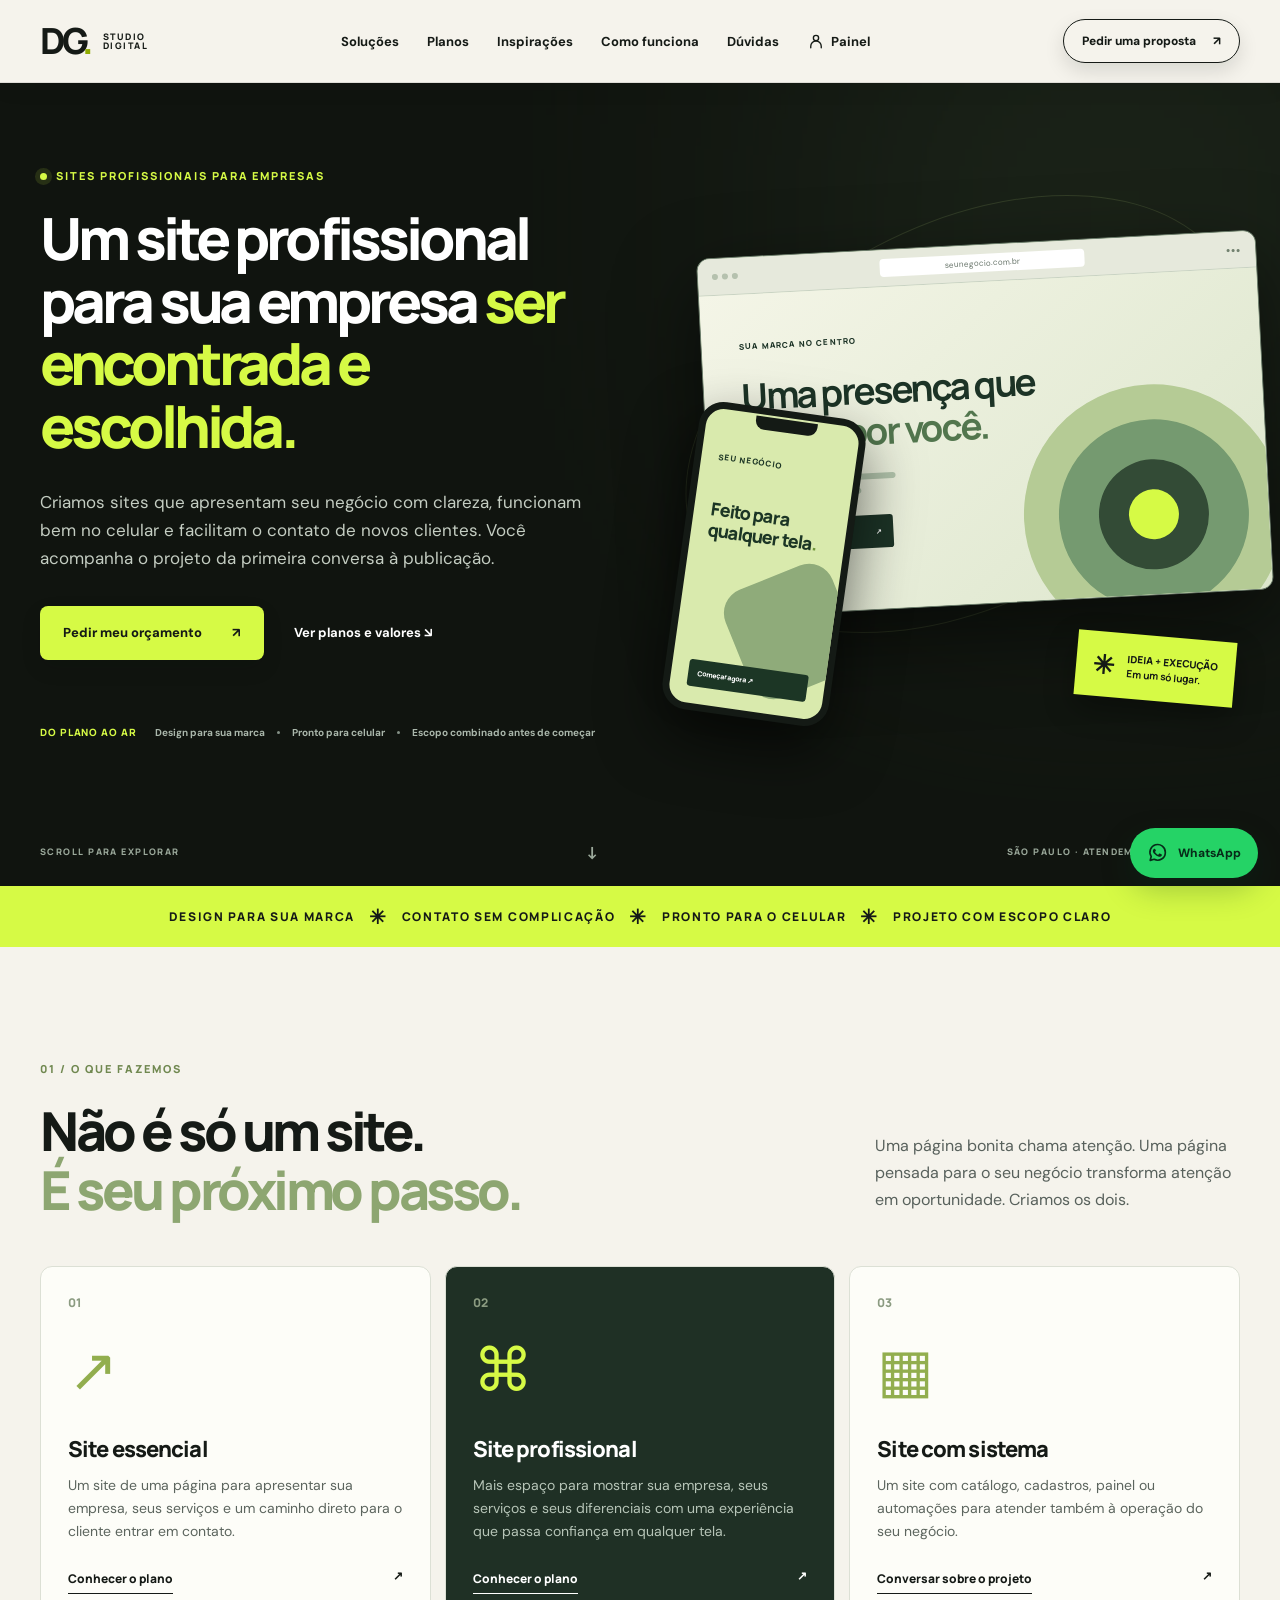
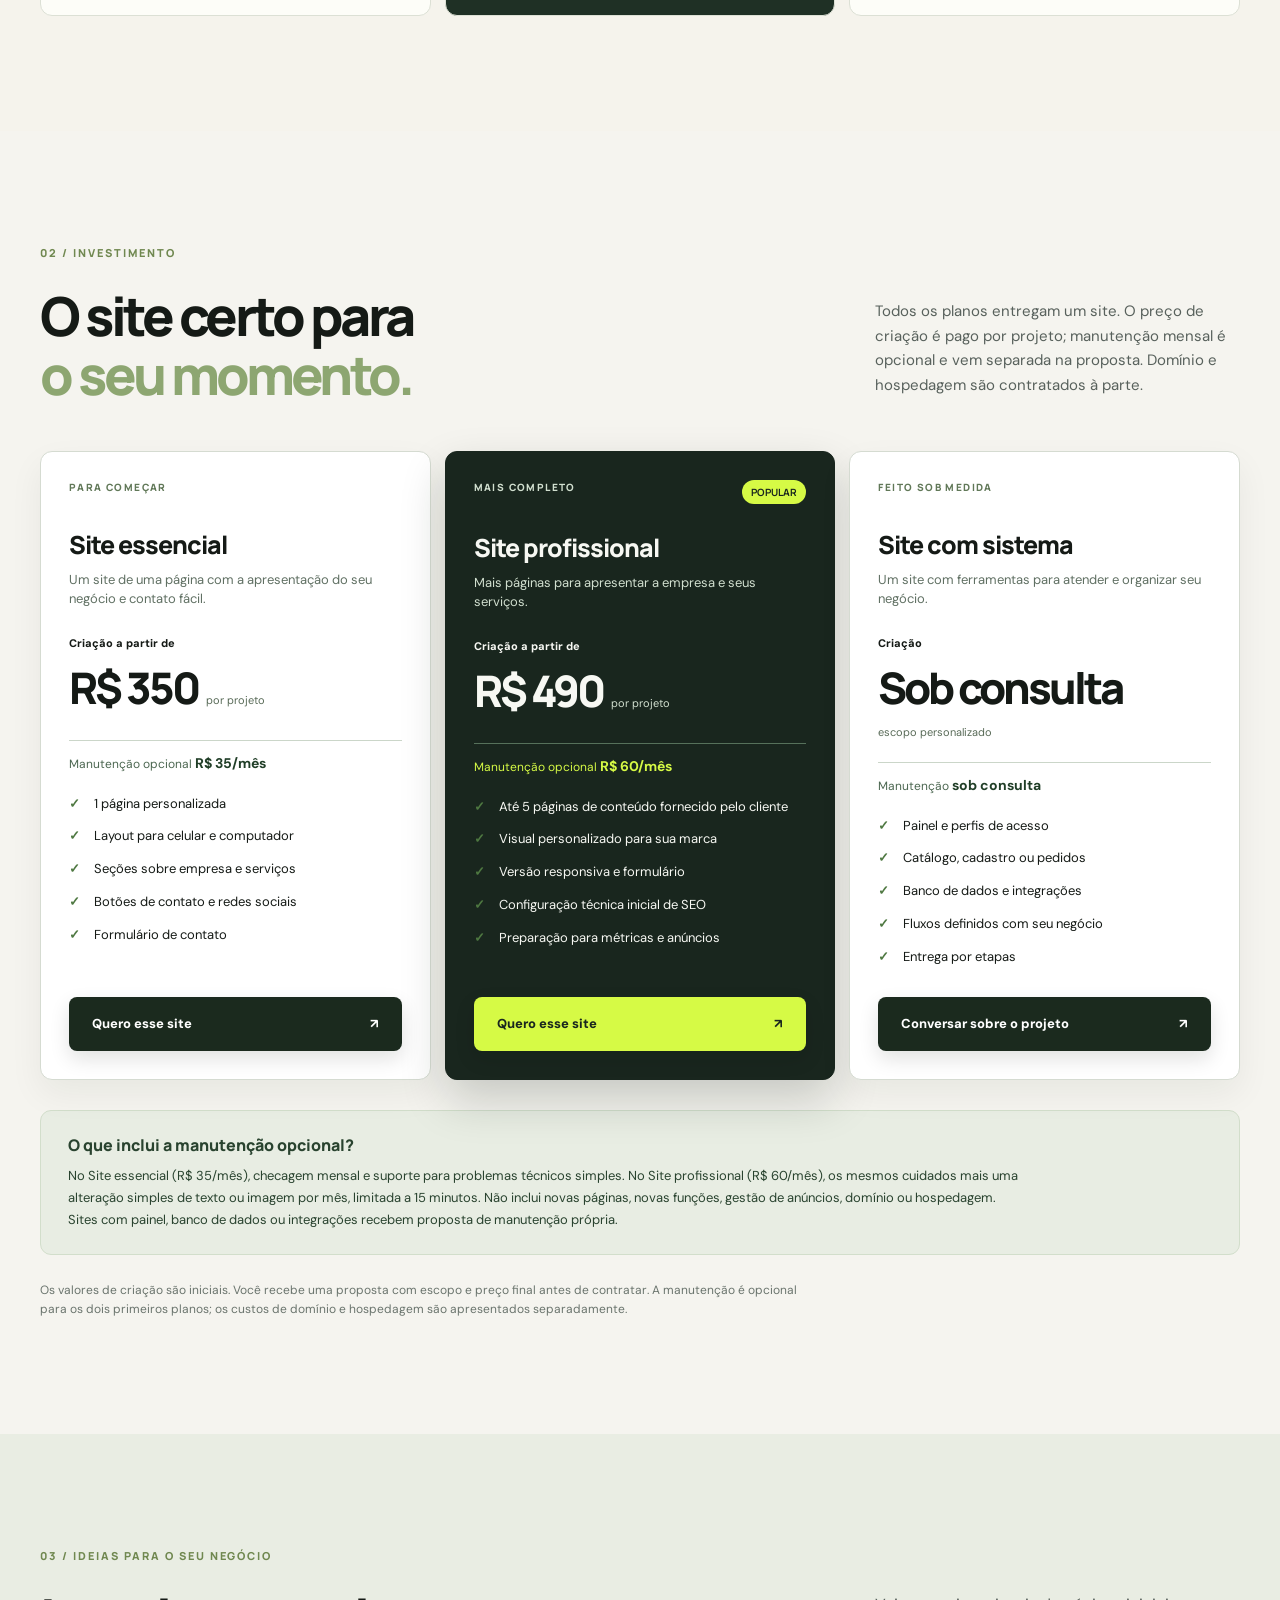
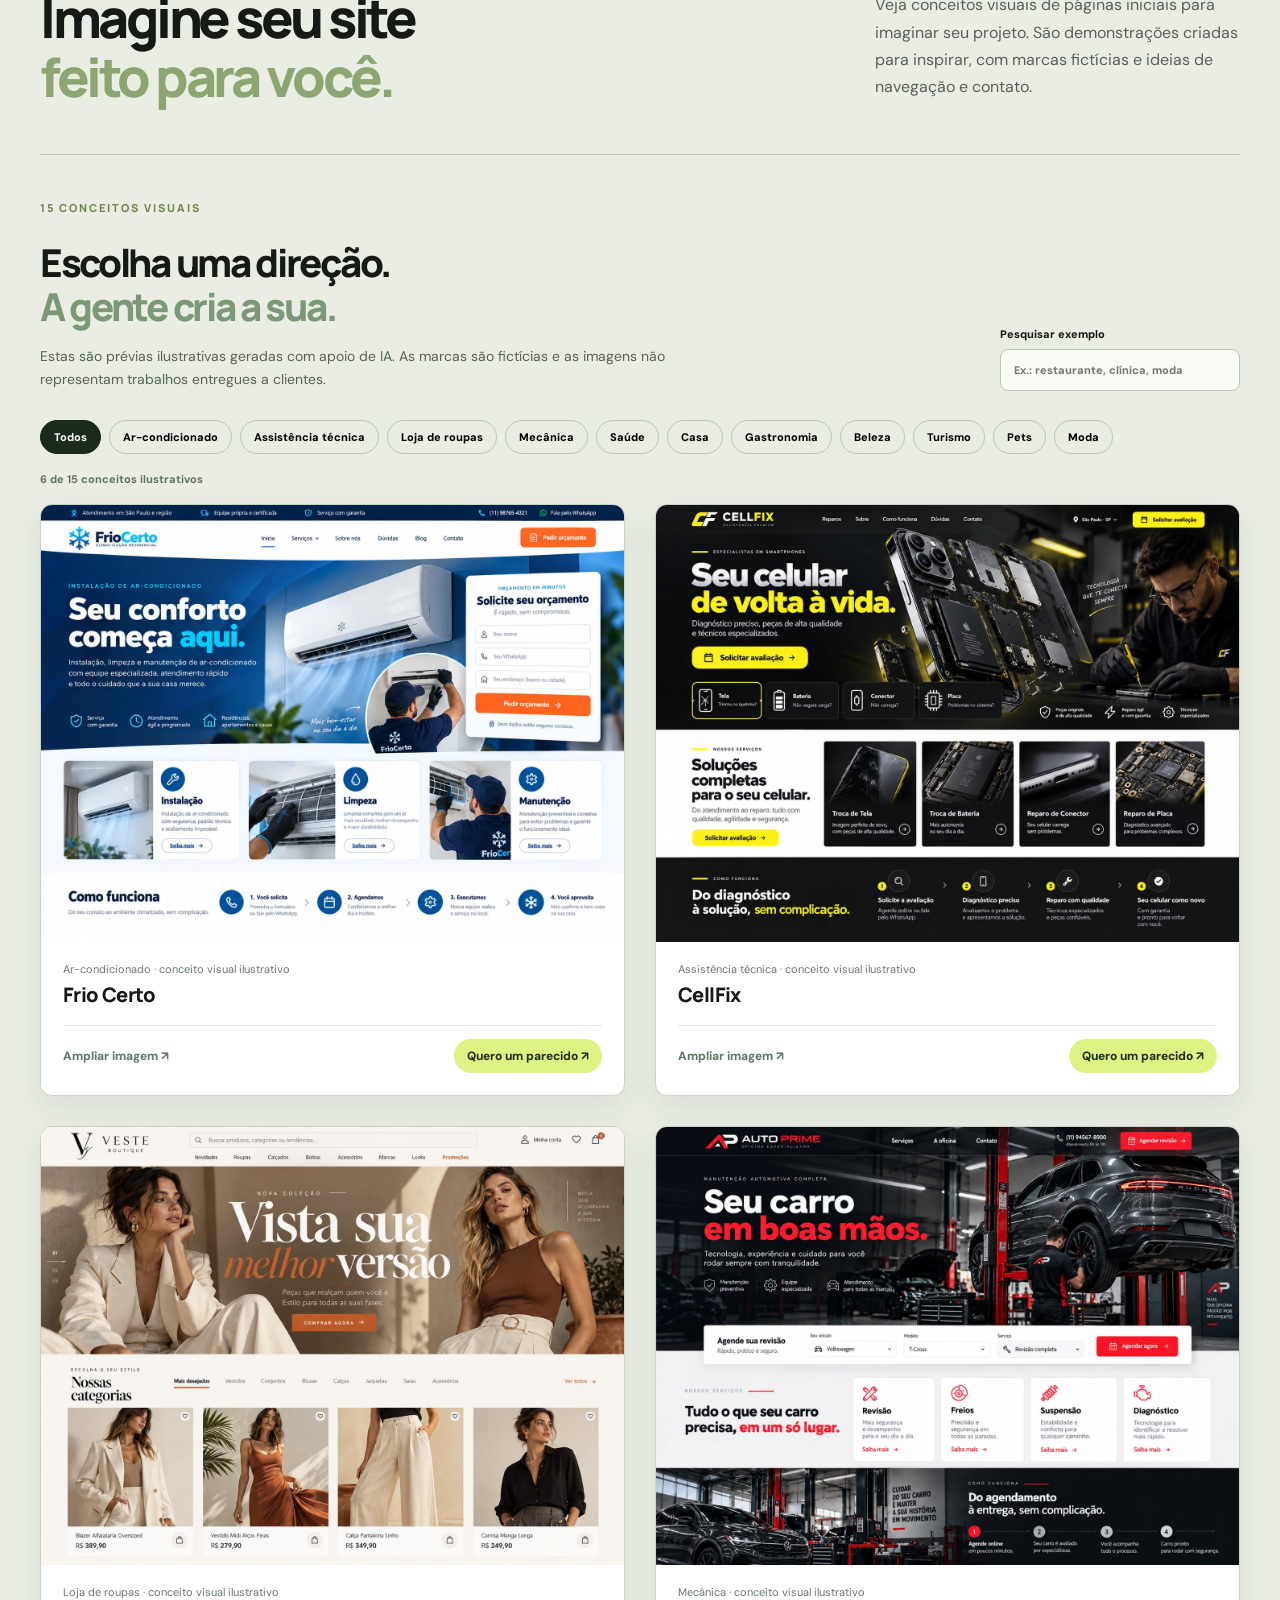
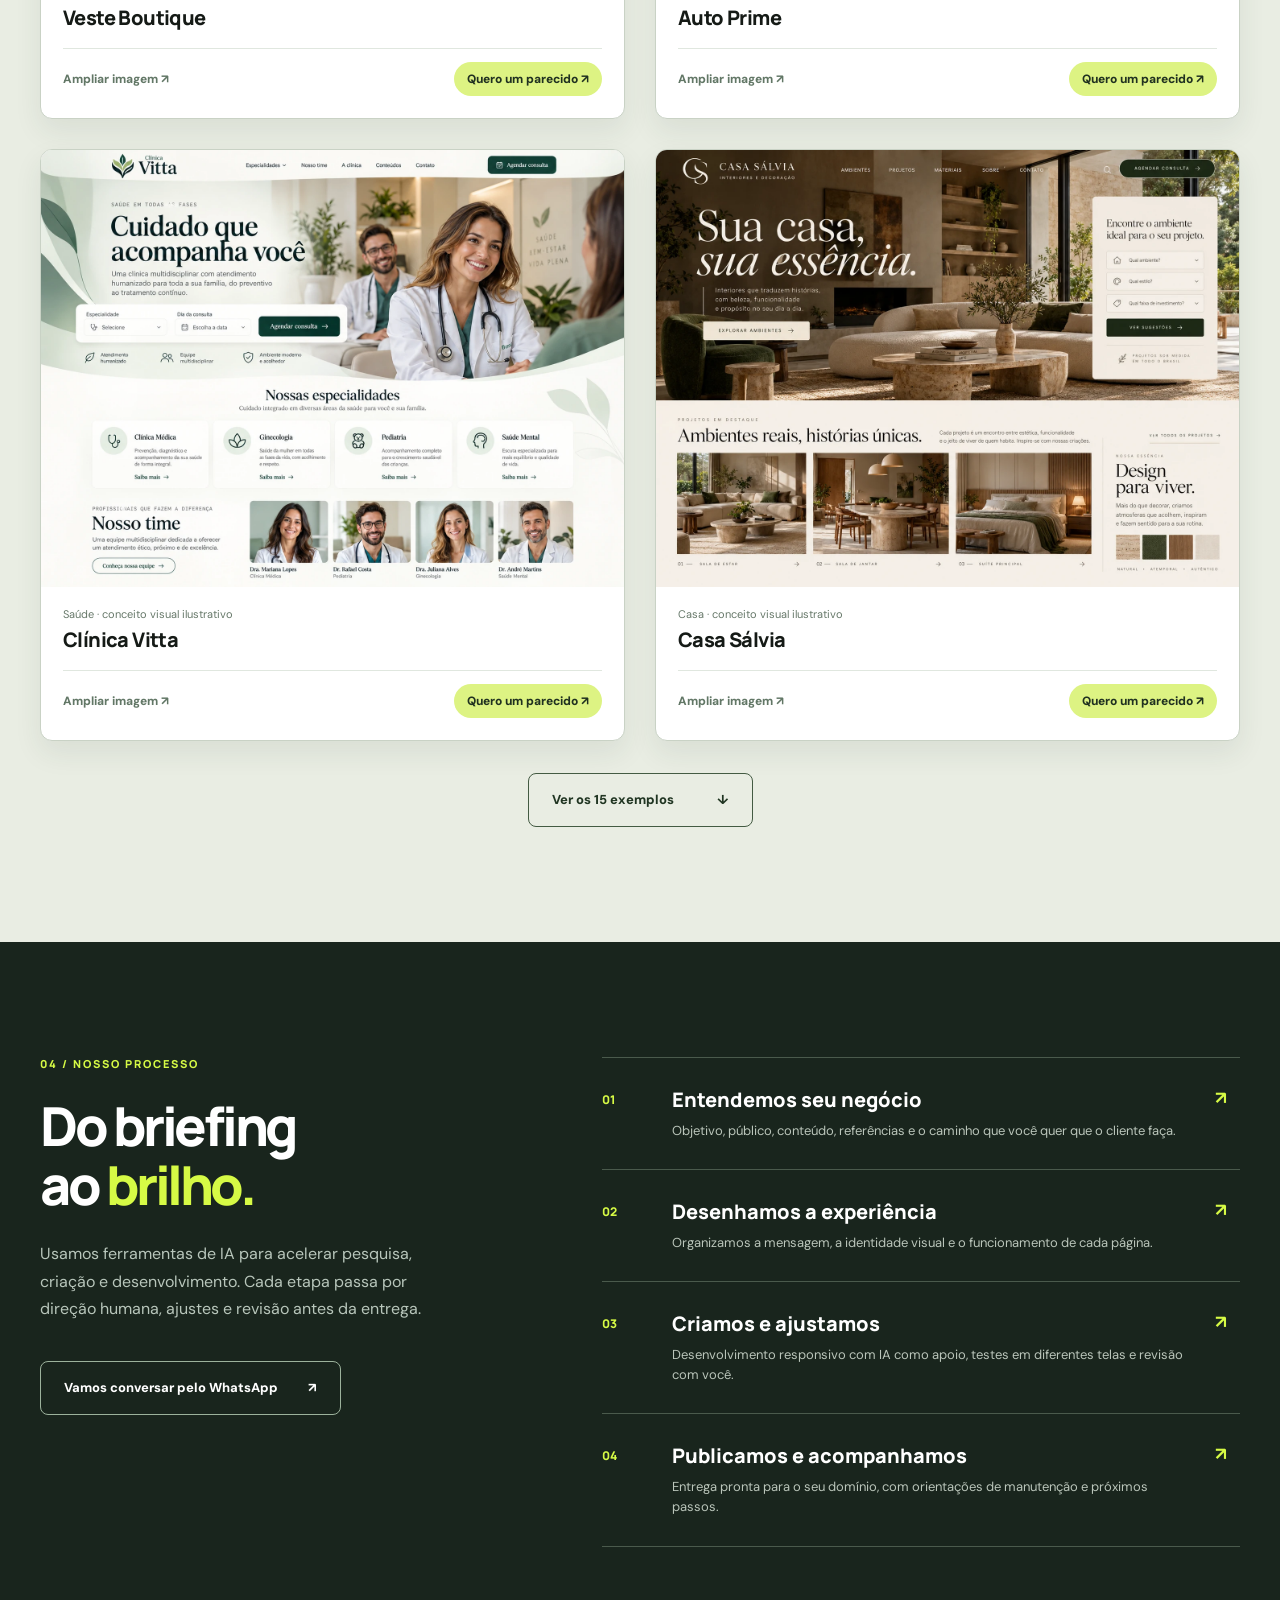
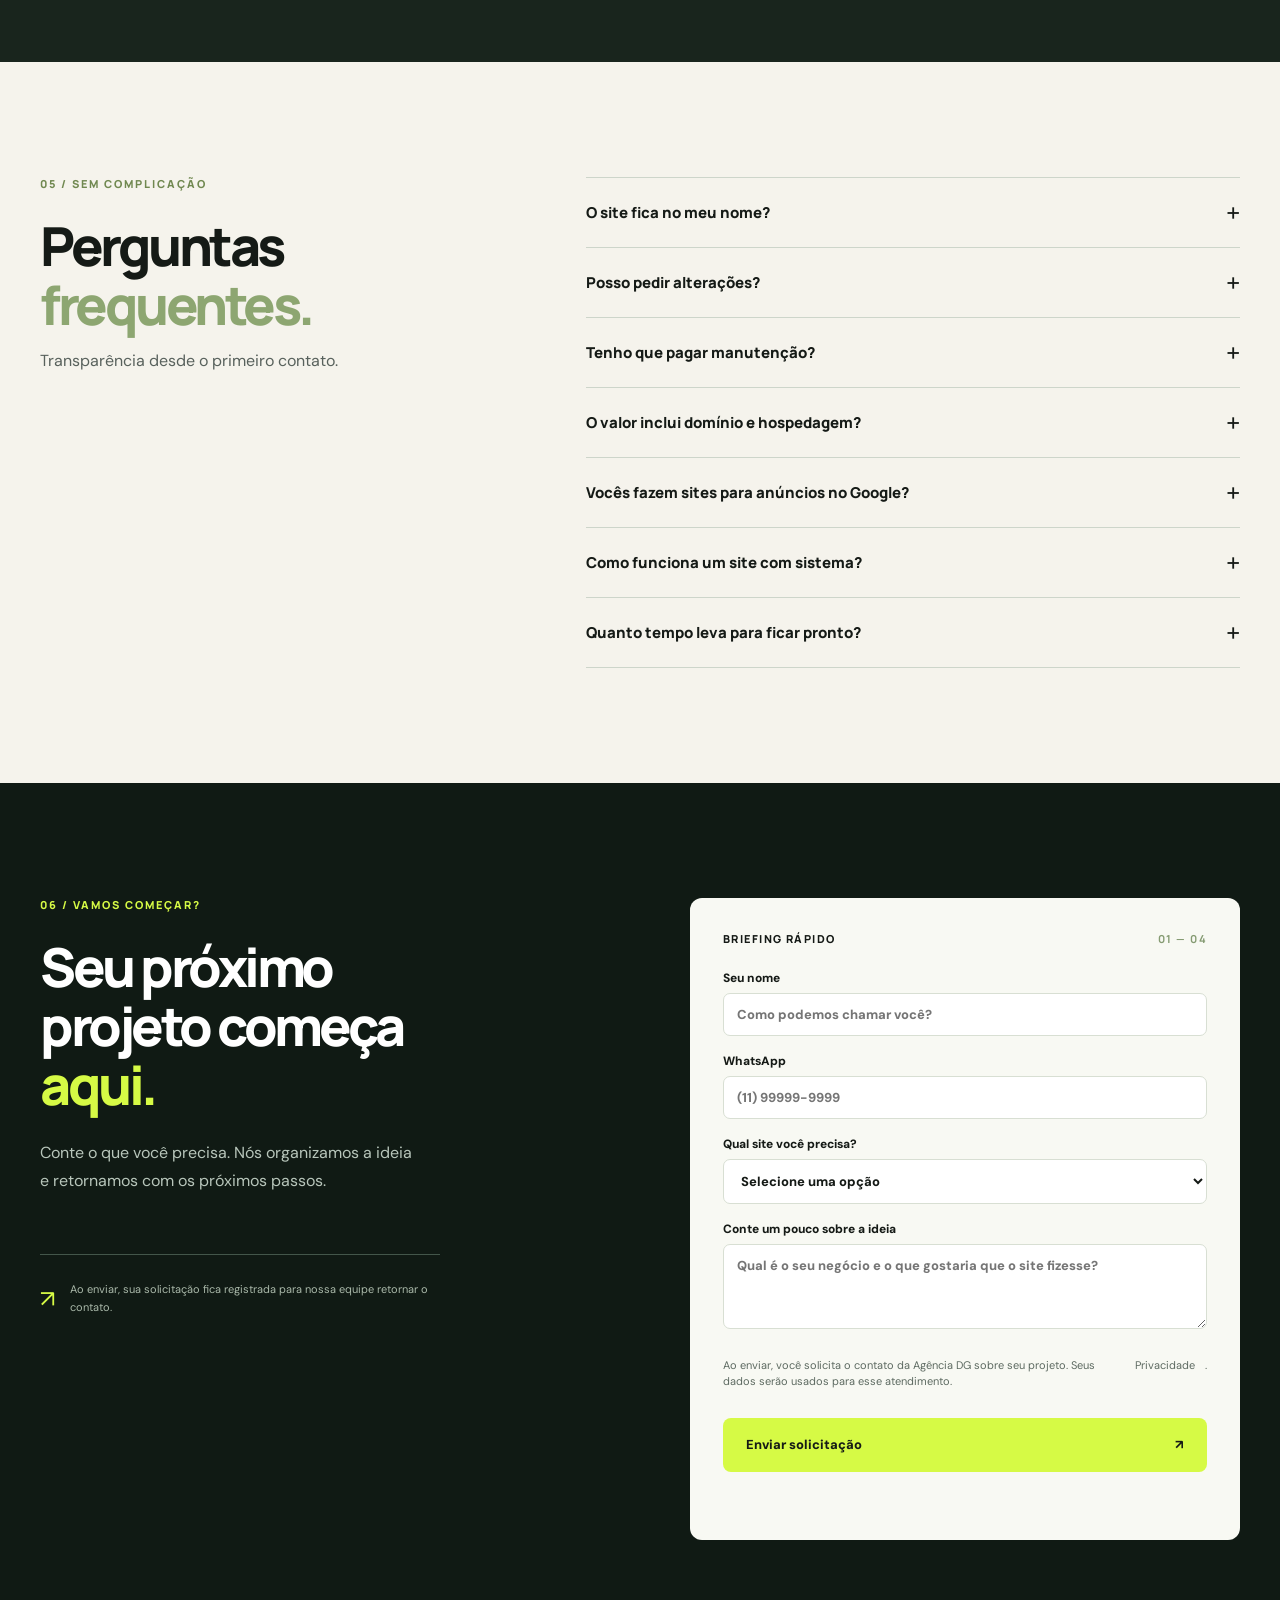
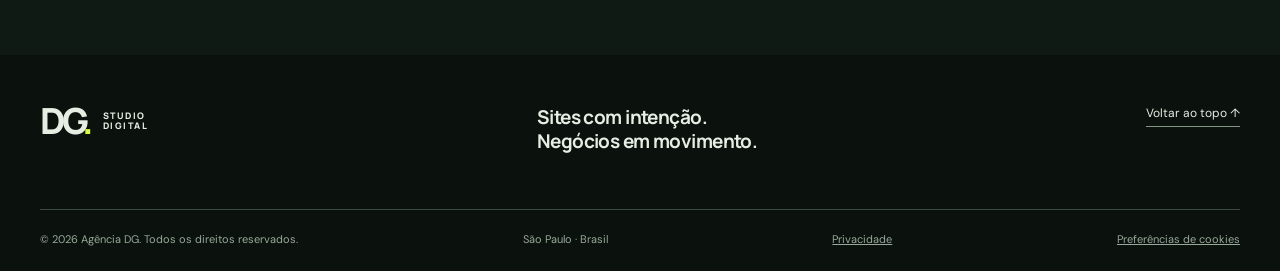
==== commit 3dfe7fc6: "Apresenta todos os planos como sites e inclui manutenção acessível" ====
--- a/index.html
+++ b/index.html
@@ -4,20 +4,20 @@
   <meta charset="utf-8">
   <meta name="viewport" content="width=device-width, initial-scale=1">
   <meta name="theme-color" content="#10140f">
-  <meta name="description" content="Criação de páginas de vendas a partir de R$ 350 e sites profissionais a partir de R$ 490. Atendimento em São Paulo e em todo o Brasil. Peça uma proposta para seu negócio.">
+  <meta name="description" content="Criação de sites para empresas: Site essencial a partir de R$ 350 e Site profissional a partir de R$ 490. Manutenção opcional. Atendimento em todo o Brasil.">
   <meta property="og:type" content="website">
   <meta property="og:locale" content="pt_BR">
   <meta property="og:title" content="Agência DG — Sites que trabalham pelo seu negócio">
-  <meta property="og:description" content="Páginas de vendas, sites e sistemas com projeto personalizado. Conheça os planos e peça uma proposta.">
-  <title>Criação de Sites Profissionais e Páginas de Vendas | Agência DG</title>
+  <meta property="og:description" content="Sites para apresentar sua empresa e facilitar novos contatos. Conheça os planos, valores e a manutenção opcional.">
+  <title>Criação de Sites para Empresas | Agência DG</title>
   <link rel="icon" href="favicon.svg" type="image/svg+xml">
   <link rel="preconnect" href="https://fonts.googleapis.com">
   <link rel="preconnect" href="https://fonts.gstatic.com" crossorigin>
   <link href="https://fonts.googleapis.com/css2?family=DM+Sans:wght@400;500;600;700&family=Manrope:wght@400;500;600;700;800&display=swap" rel="stylesheet">
-  <link rel="stylesheet" href="style.css?v=12">
+  <link rel="stylesheet" href="style.css?v=13">
   <script src="config.js?v=5" defer></script>
   <script src="tracking.js?v=3" defer></script>
-  <script src="app.js?v=15" defer></script>
+  <script src="app.js?v=16" defer></script>
 </head>
 <body>
   <a class="skip" href="#conteudo">Pular para o conteúdo</a>
@@ -36,9 +36,9 @@
     <section class="hero">
       <div class="container hero-grid">
         <div class="hero-copy">
-          <p class="eyebrow"><span class="pulse"></span> CRIAÇÃO DE SITES & SISTEMAS DIGITAIS</p>
+          <p class="eyebrow"><span class="pulse"></span> SITES PROFISSIONAIS PARA EMPRESAS</p>
           <h1>Um site profissional para sua empresa <em>ser encontrada e escolhida.</em></h1>
-          <p class="hero-description">Criamos páginas de vendas e sites que apresentam seu negócio com clareza, funcionam bem no celular e facilitam o contato de novos clientes. Você acompanha o projeto da primeira conversa à publicação.</p>
+          <p class="hero-description">Criamos sites que apresentam seu negócio com clareza, funcionam bem no celular e facilitam o contato de novos clientes. Você acompanha o projeto da primeira conversa à publicação.</p>
           <div class="hero-actions"><a class="button button-yellow" href="#orcamento">Pedir meu orçamento <span aria-hidden="true">↗</span></a><a class="text-link" href="#planos">Ver planos e valores <span aria-hidden="true">↘</span></a></div>
           <div class="hero-proof"><span class="proof-stamp">DO PLANO AO AR</span><span>Design para sua marca</span><i></i><span>Pronto para celular</span><i></i><span>Escopo combinado antes de começar</span></div>
         </div>
@@ -60,18 +60,19 @@
     <section class="section intro" id="solucoes"><div class="container">
       <div class="section-heading split"><div><p class="section-label">01 / O QUE FAZEMOS</p><h2>Não é só um site.<br><span>É seu próximo passo.</span></h2></div><p>Uma página bonita chama atenção. Uma página pensada para o seu negócio transforma atenção em oportunidade. Criamos os dois.</p></div>
       <div class="service-grid">
-        <article class="service-card"><span class="service-number">01</span><div class="service-glyph">↗</div><div><h3>Páginas de vendas</h3><p>Uma página focada em uma oferta, feita para receber o tráfego dos seus anúncios e transformar visitas em conversas.</p><a href="#planos">Conhecer o plano <span aria-hidden="true">↗</span></a></div></article>
-        <article class="service-card dark"><span class="service-number">02</span><div class="service-glyph">⌘</div><div><h3>Sites institucionais</h3><p>Apresente sua empresa, seus serviços e seus diferenciais com uma experiência que passa confiança em qualquer tela.</p><a href="#planos">Conhecer o plano <span aria-hidden="true">↗</span></a></div></article>
-        <article class="service-card"><span class="service-number">03</span><div class="service-glyph">▦</div><div><h3>Sistemas e catálogos</h3><p>Precisando de cadastros, painel, catálogo ou automação? Desenhamos o fluxo e desenvolvemos uma solução sob medida.</p><a href="#orcamento">Conversar sobre o projeto <span aria-hidden="true">↗</span></a></div></article>
+        <article class="service-card"><span class="service-number">01</span><div class="service-glyph">↗</div><div><h3>Site essencial</h3><p>Um site de uma página para apresentar sua empresa, seus serviços e um caminho direto para o cliente entrar em contato.</p><a href="#planos">Conhecer o plano <span aria-hidden="true">↗</span></a></div></article>
+        <article class="service-card dark"><span class="service-number">02</span><div class="service-glyph">⌘</div><div><h3>Site profissional</h3><p>Mais espaço para mostrar sua empresa, seus serviços e seus diferenciais com uma experiência que passa confiança em qualquer tela.</p><a href="#planos">Conhecer o plano <span aria-hidden="true">↗</span></a></div></article>
+        <article class="service-card"><span class="service-number">03</span><div class="service-glyph">▦</div><div><h3>Site com sistema</h3><p>Um site com catálogo, cadastros, painel ou automações para atender também à operação do seu negócio.</p><a href="#orcamento">Conversar sobre o projeto <span aria-hidden="true">↗</span></a></div></article>
       </div>
     </div></section>
 
     <section class="section pricing" id="planos"><div class="container">
-      <div class="section-heading pricing-heading"><div><p class="section-label">02 / INVESTIMENTO</p><h2>Uma solução para<br><span>cada momento.</span></h2></div><p>Valores iniciais sugeridos para ajudar na escolha. O preço final depende do escopo aprovado e custos de domínio, hospedagem e serviços adicionais são apresentados separadamente.</p></div>
-      <div class="plan-grid"><article class="plan"><span class="plan-tag">PARA COMEÇAR</span><h3>Página de vendas</h3><p>Uma oferta clara, um caminho direto até o contato.</p><div class="price"><small>A partir de</small><strong data-price="landing">R$ 350</strong><span>por projeto</span></div><ul><li>1 página personalizada</li><li>Layout para celular e computador</li><li>Botões de contato e redes sociais</li><li>Estrutura básica para busca e anúncios</li><li>Formulário de contato</li></ul><a class="button button-plan" href="#orcamento" data-plan="Landing page" data-plan-label="Página de vendas">Quero esse plano <span>↗</span></a></article>
-      <article class="plan featured"><span class="plan-tag">MAIS COMPLETO <b>POPULAR</b></span><h3>Site profissional</h3><p>Uma presença digital completa para apresentar sua empresa.</p><div class="price"><small>A partir de</small><strong data-price="site">R$ 490</strong><span>por projeto</span></div><ul><li>Até 5 páginas de conteúdo</li><li>Visual personalizado para sua marca</li><li>Versão responsiva e formulário</li><li>Configuração técnica inicial de SEO</li><li>Preparação para métricas e anúncios</li></ul><a class="button button-plan" href="#orcamento" data-plan="Site profissional" data-plan-label="Site profissional">Quero esse plano <span>↗</span></a></article>
-      <article class="plan"><span class="plan-tag">FEITO SOB MEDIDA</span><h3>Sistema digital</h3><p>Fluxos, dados e atendimento no mesmo lugar.</p><div class="price custom"><small>Investimento</small><strong>Sob consulta</strong><span>escopo personalizado</span></div><ul><li>Painel e perfis de acesso</li><li>Catálogo, cadastro ou pedidos</li><li>Banco de dados e integrações</li><li>Fluxos definidos com seu negócio</li><li>Entrega por etapas</li></ul><a class="button button-plan" href="#orcamento" data-plan="Sistema digital" data-plan-label="Sistema digital">Conversar sobre o projeto <span>↗</span></a></article></div>
-      <p class="pricing-footnote">Os valores são iniciais. Você recebe uma proposta com escopo e preço final antes de contratar; domínio, hospedagem e recursos extras são informados separadamente.</p>
+      <div class="section-heading pricing-heading"><div><p class="section-label">02 / INVESTIMENTO</p><h2>O site certo para<br><span>o seu momento.</span></h2></div><p>Todos os planos entregam um site. O preço de criação é pago por projeto; manutenção mensal é opcional e vem separada na proposta. Domínio e hospedagem são contratados à parte.</p></div>
+      <div class="plan-grid"><article class="plan"><span class="plan-tag">PARA COMEÇAR</span><h3>Site essencial</h3><p>Um site de uma página com a apresentação do seu negócio e contato fácil.</p><div class="price"><small>Criação a partir de</small><strong data-price="landing">R$ 350</strong><span>por projeto</span></div><p class="maintenance-price">Manutenção opcional <strong>R$ 35/mês</strong></p><ul><li>1 página personalizada</li><li>Layout para celular e computador</li><li>Seções sobre empresa e serviços</li><li>Botões de contato e redes sociais</li><li>Formulário de contato</li></ul><a class="button button-plan" href="#orcamento" data-plan="Landing page" data-plan-label="Site essencial">Quero esse site <span>↗</span></a></article>
+      <article class="plan featured"><span class="plan-tag">MAIS COMPLETO <b>POPULAR</b></span><h3>Site profissional</h3><p>Mais páginas para apresentar a empresa e seus serviços.</p><div class="price"><small>Criação a partir de</small><strong data-price="site">R$ 490</strong><span>por projeto</span></div><p class="maintenance-price">Manutenção opcional <strong>R$ 60/mês</strong></p><ul><li>Até 5 páginas de conteúdo fornecido pelo cliente</li><li>Visual personalizado para sua marca</li><li>Versão responsiva e formulário</li><li>Configuração técnica inicial de SEO</li><li>Preparação para métricas e anúncios</li></ul><a class="button button-plan" href="#orcamento" data-plan="Site profissional" data-plan-label="Site profissional">Quero esse site <span>↗</span></a></article>
+      <article class="plan"><span class="plan-tag">FEITO SOB MEDIDA</span><h3>Site com sistema</h3><p>Um site com ferramentas para atender e organizar seu negócio.</p><div class="price custom"><small>Criação</small><strong>Sob consulta</strong><span>escopo personalizado</span></div><p class="maintenance-price">Manutenção <strong>sob consulta</strong></p><ul><li>Painel e perfis de acesso</li><li>Catálogo, cadastro ou pedidos</li><li>Banco de dados e integrações</li><li>Fluxos definidos com seu negócio</li><li>Entrega por etapas</li></ul><a class="button button-plan" href="#orcamento" data-plan="Sistema digital" data-plan-label="Site com sistema">Conversar sobre o projeto <span>↗</span></a></article></div>
+      <div class="maintenance-note"><strong>O que inclui a manutenção opcional?</strong><p>No Site essencial (R$ 35/mês), checagem mensal e suporte para problemas técnicos simples. No Site profissional (R$ 60/mês), os mesmos cuidados mais uma alteração simples de texto ou imagem por mês, limitada a 15 minutos. Não inclui novas páginas, novas funções, gestão de anúncios, domínio ou hospedagem. Sites com painel, banco de dados ou integrações recebem proposta de manutenção própria.</p></div>
+      <p class="pricing-footnote">Os valores de criação são iniciais. Você recebe uma proposta com escopo e preço final antes de contratar. A manutenção é opcional para os dois primeiros planos; os custos de domínio e hospedagem são apresentados separadamente.</p>
     </div></section>
 
 
@@ -102,9 +103,9 @@
 
     <section class="section process" id="processo"><div class="container process-layout"><div class="process-intro"><p class="section-label">04 / NOSSO PROCESSO</p><h2>Do briefing<br>ao <em>brilho.</em></h2><p>Usamos ferramentas de IA para acelerar pesquisa, criação e desenvolvimento. Cada etapa passa por direção humana, ajustes e revisão antes da entrega.</p><a href="#orcamento" id="process-whatsapp" class="button button-outline">Vamos conversar pelo WhatsApp <span aria-hidden="true">↗</span></a></div><div class="steps"><div class="step"><span>01</span><div><h3>Entendemos seu negócio</h3><p>Objetivo, público, conteúdo, referências e o caminho que você quer que o cliente faça.</p></div><b>↗</b></div><div class="step"><span>02</span><div><h3>Desenhamos a experiência</h3><p>Organizamos a mensagem, a identidade visual e o funcionamento de cada página.</p></div><b>↗</b></div><div class="step"><span>03</span><div><h3>Criamos e ajustamos</h3><p>Desenvolvimento responsivo com IA como apoio, testes em diferentes telas e revisão com você.</p></div><b>↗</b></div><div class="step"><span>04</span><div><h3>Publicamos e acompanhamos</h3><p>Entrega pronta para o seu domínio, com orientações de manutenção e próximos passos.</p></div><b>↗</b></div></div></div></section>
 
-    <section class="section faq" id="duvidas"><div class="container faq-layout"><div><p class="section-label">05 / SEM COMPLICAÇÃO</p><h2>Perguntas<br><span>frequentes.</span></h2><p>Transparência desde o primeiro contato.</p></div><div class="faq-list"><details><summary>O site fica no meu nome?<span>+</span></summary><p>O domínio pode ser registrado no seu nome. A hospedagem, os acessos e as responsabilidades são combinados na proposta antes do início.</p></details><details><summary>Posso pedir alterações?<span>+</span></summary><p>Sim. Definimos rodadas de ajustes e critérios de aprovação na proposta. Atualizações após a entrega podem ser contratadas conforme a necessidade.</p></details><details><summary>O valor inclui domínio e hospedagem?<span>+</span></summary><p>Não estão incluídos nos preços iniciais exibidos. Indicamos a melhor configuração para o projeto e apresentamos os custos recorrentes antes da contratação.</p></details><details><summary>Vocês fazem sites para anúncios no Google?<span>+</span></summary><p>Sim. Organizamos as páginas com foco em clareza, velocidade, navegação no celular e medição de contatos. A gestão de campanhas pode ser conversada à parte.</p></details><details><summary>Como funciona um sistema personalizado?<span>+</span></summary><p>Mapeamos telas, usuários, dados e regras. Depois apresentamos escopo, etapas e orçamento específicos para sua operação.</p></details><details><summary>Quanto tempo leva para ficar pronto?<span>+</span></summary><p>Depende do tipo de site, do conteúdo e das revisões. O prazo é definido por escrito na proposta de cada projeto.</p></details></div></div></section>
+    <section class="section faq" id="duvidas"><div class="container faq-layout"><div><p class="section-label">05 / SEM COMPLICAÇÃO</p><h2>Perguntas<br><span>frequentes.</span></h2><p>Transparência desde o primeiro contato.</p></div><div class="faq-list"><details><summary>O site fica no meu nome?<span>+</span></summary><p>O domínio pode ser registrado no seu nome. A hospedagem, os acessos e as responsabilidades são combinados na proposta antes do início.</p></details><details><summary>Posso pedir alterações?<span>+</span></summary><p>Sim. Definimos rodadas de ajustes e critérios de aprovação na proposta. Atualizações após a entrega podem ser contratadas conforme a necessidade.</p></details><details><summary>Tenho que pagar manutenção?<span>+</span></summary><p>Não. No Site essencial ela é opcional por R$ 35/mês e cobre checagem mensal e suporte técnico básico. No Site profissional, custa R$ 60/mês e inclui também uma pequena alteração mensal de texto ou imagem, limitada a 15 minutos. Novas páginas e funções são orçadas à parte; para sites com sistema, a manutenção é sob consulta.</p></details><details><summary>O valor inclui domínio e hospedagem?<span>+</span></summary><p>Não. Domínio e hospedagem são custos separados do preço de criação e da manutenção opcional. Indicamos a configuração adequada e apresentamos os custos antes da contratação.</p></details><details><summary>Vocês fazem sites para anúncios no Google?<span>+</span></summary><p>Sim. Organizamos as páginas com foco em clareza, velocidade, navegação no celular e medição de contatos. A gestão de campanhas pode ser conversada à parte.</p></details><details><summary>Como funciona um site com sistema?<span>+</span></summary><p>Mapeamos telas, usuários, dados e regras. Depois apresentamos escopo, etapas e orçamento específicos para seu site e sua operação.</p></details><details><summary>Quanto tempo leva para ficar pronto?<span>+</span></summary><p>Depende do tipo de site, do conteúdo e das revisões. O prazo é definido por escrito na proposta de cada projeto.</p></details></div></div></section>
 
-    <section class="section contact" id="orcamento"><div class="container contact-layout"><div class="contact-copy"><p class="section-label">06 / VAMOS COMEÇAR?</p><h2>Seu próximo<br>projeto começa<br><em>aqui.</em></h2><p>Conte o que você precisa. Nós organizamos a ideia e retornamos com os próximos passos.</p><div class="contact-note"><span>↗</span><span>Ao enviar, sua solicitação fica registrada para nossa equipe retornar o contato.</span></div></div><form id="brief-form" class="brief-form"><div style="position:absolute;left:-10000px" aria-hidden="true"><label>Website<input name="website" tabindex="-1" autocomplete="off"></label></div><div class="form-heading"><span>BRIEFING RÁPIDO</span><b>01 — 04</b></div><p id="selected-plan" class="plan-selection" role="status" hidden></p><label>Seu nome <input name="nome" type="text" autocomplete="name" required maxlength="80" placeholder="Como podemos chamar você?"></label><label>WhatsApp <input name="telefone" type="tel" autocomplete="tel" required maxlength="20" placeholder="(11) 99999-9999" inputmode="tel"></label><label>O que você precisa? <select name="tipo" required><option value="">Selecione uma opção</option><option value="Landing page">Página de vendas</option><option>Site profissional</option><option>Sistema digital</option><option>Não sei ainda</option></select></label><label>Conte um pouco sobre a ideia <textarea name="mensagem" rows="3" maxlength="600" placeholder="Qual é o seu negócio e o que gostaria que o site fizesse?"></textarea></label><p class="consent">Ao enviar, você solicita o contato da Agência DG sobre seu projeto. Seus dados serão usados para esse atendimento. <a href="privacidade.html">Privacidade</a>.</p><button class="button button-yellow" type="submit">Enviar solicitação <span>↗</span></button><p class="form-feedback" role="status" aria-live="polite"></p></form></div></section>
+    <section class="section contact" id="orcamento"><div class="container contact-layout"><div class="contact-copy"><p class="section-label">06 / VAMOS COMEÇAR?</p><h2>Seu próximo<br>projeto começa<br><em>aqui.</em></h2><p>Conte o que você precisa. Nós organizamos a ideia e retornamos com os próximos passos.</p><div class="contact-note"><span>↗</span><span>Ao enviar, sua solicitação fica registrada para nossa equipe retornar o contato.</span></div></div><form id="brief-form" class="brief-form"><div style="position:absolute;left:-10000px" aria-hidden="true"><label>Website<input name="website" tabindex="-1" autocomplete="off"></label></div><div class="form-heading"><span>BRIEFING RÁPIDO</span><b>01 — 04</b></div><p id="selected-plan" class="plan-selection" role="status" hidden></p><label>Seu nome <input name="nome" type="text" autocomplete="name" required maxlength="80" placeholder="Como podemos chamar você?"></label><label>WhatsApp <input name="telefone" type="tel" autocomplete="tel" required maxlength="20" placeholder="(11) 99999-9999" inputmode="tel"></label><label>Qual site você precisa? <select name="tipo" required><option value="">Selecione uma opção</option><option value="Landing page">Site essencial</option><option value="Site profissional">Site profissional</option><option value="Sistema digital">Site com sistema</option><option value="Não sei ainda">Não sei ainda</option></select></label><label>Conte um pouco sobre a ideia <textarea name="mensagem" rows="3" maxlength="600" placeholder="Qual é o seu negócio e o que gostaria que o site fizesse?"></textarea></label><p class="consent">Ao enviar, você solicita o contato da Agência DG sobre seu projeto. Seus dados serão usados para esse atendimento. <a href="privacidade.html">Privacidade</a>.</p><button class="button button-yellow" type="submit">Enviar solicitação <span>↗</span></button><p class="form-feedback" role="status" aria-live="polite"></p></form></div></section>
   </main>
   <footer class="site-footer"><div class="container"><div class="footer-top"><a class="brand footer-brand" href="#topo"><span class="brand-mark">DG<span class="brand-dot">.</span></span><span class="brand-caption">STUDIO<br>DIGITAL</span></a><p>Sites com intenção.<br>Negócios em movimento.</p><a href="#topo" class="to-top">Voltar ao topo ↑</a></div><div class="footer-bottom"><span>© <span id="year"></span> Agência DG. Todos os direitos reservados.</span><span>São Paulo · Brasil</span><a href="privacidade.html">Privacidade</a><button class="cookie-settings" type="button">Preferências de cookies</button></div></div></footer>
   <a class="float-contact" id="whatsapp-contact" href="#orcamento" aria-label="Conversar pelo WhatsApp"><svg class="whatsapp-icon" viewBox="0 0 24 24" fill="none" aria-hidden="true"><path d="M20 11.4a8.4 8.4 0 0 1-12.2 7.5L3.5 20l1.1-4.2A8.4 8.4 0 1 1 20 11.4Z" stroke="currentColor" stroke-width="1.8" stroke-linejoin="round"/><path d="M9 7.9c-.3-.5-.6-.5-.9-.5-.3 0-.6.2-.9.5-.4.4-.8 1-.8 1.8 0 .9.5 2 1.8 3.4 1.4 1.5 3 2.5 4.8 3 .6.2 1.4.1 2-.2.6-.3 1.2-1.1 1.2-1.7.1-.5-.1-.6-.5-.8l-1.8-.8c-.4-.2-.6-.1-.8.2l-.6.8c-.2.3-.4.3-.7.2-1-.4-2.6-1.8-3-2.8-.1-.3 0-.5.2-.7l.5-.6c.2-.2.3-.4.1-.8L9 7.9Z" fill="currentColor"/></svg><span>WhatsApp</span></a>
--- a/style.css
+++ b/style.css
@@ -51,3 +51,11 @@
 .site-header{box-shadow:0 5px 22px rgba(16,28,18,.055)}
 .hero-actions .button,.header-cta,.button-plan{box-shadow:0 8px 20px rgba(8,20,10,.12)}
 @media(max-width:760px){.hero h1{font-size:clamp(42px,10vw,58px)}.hero-proof{gap:8px 10px}.plan:hover{transform:none}.gallery-more .button{width:100%}}
+
+.plan .maintenance-price{min-height:0;margin:13px 0 0;font-size:12px;color:#4c6751;line-height:1.4}
+.plan .maintenance-price strong{font-size:14px;color:#203e27;white-space:nowrap}
+.plan.featured .maintenance-price,.plan.featured .maintenance-price strong{color:#d6fa45}
+.maintenance-note{margin-top:30px;background:#e8ede3;border:1px solid #d2decb;border-radius:11px;padding:23px 27px;color:#29432f}
+.maintenance-note strong{font:800 16px/1.4 var(--font)}
+.maintenance-note p{font-size:13px;line-height:1.7;margin:9px 0 0;max-width:960px}
+@media(max-width:760px){.maintenance-note{padding:20px}}
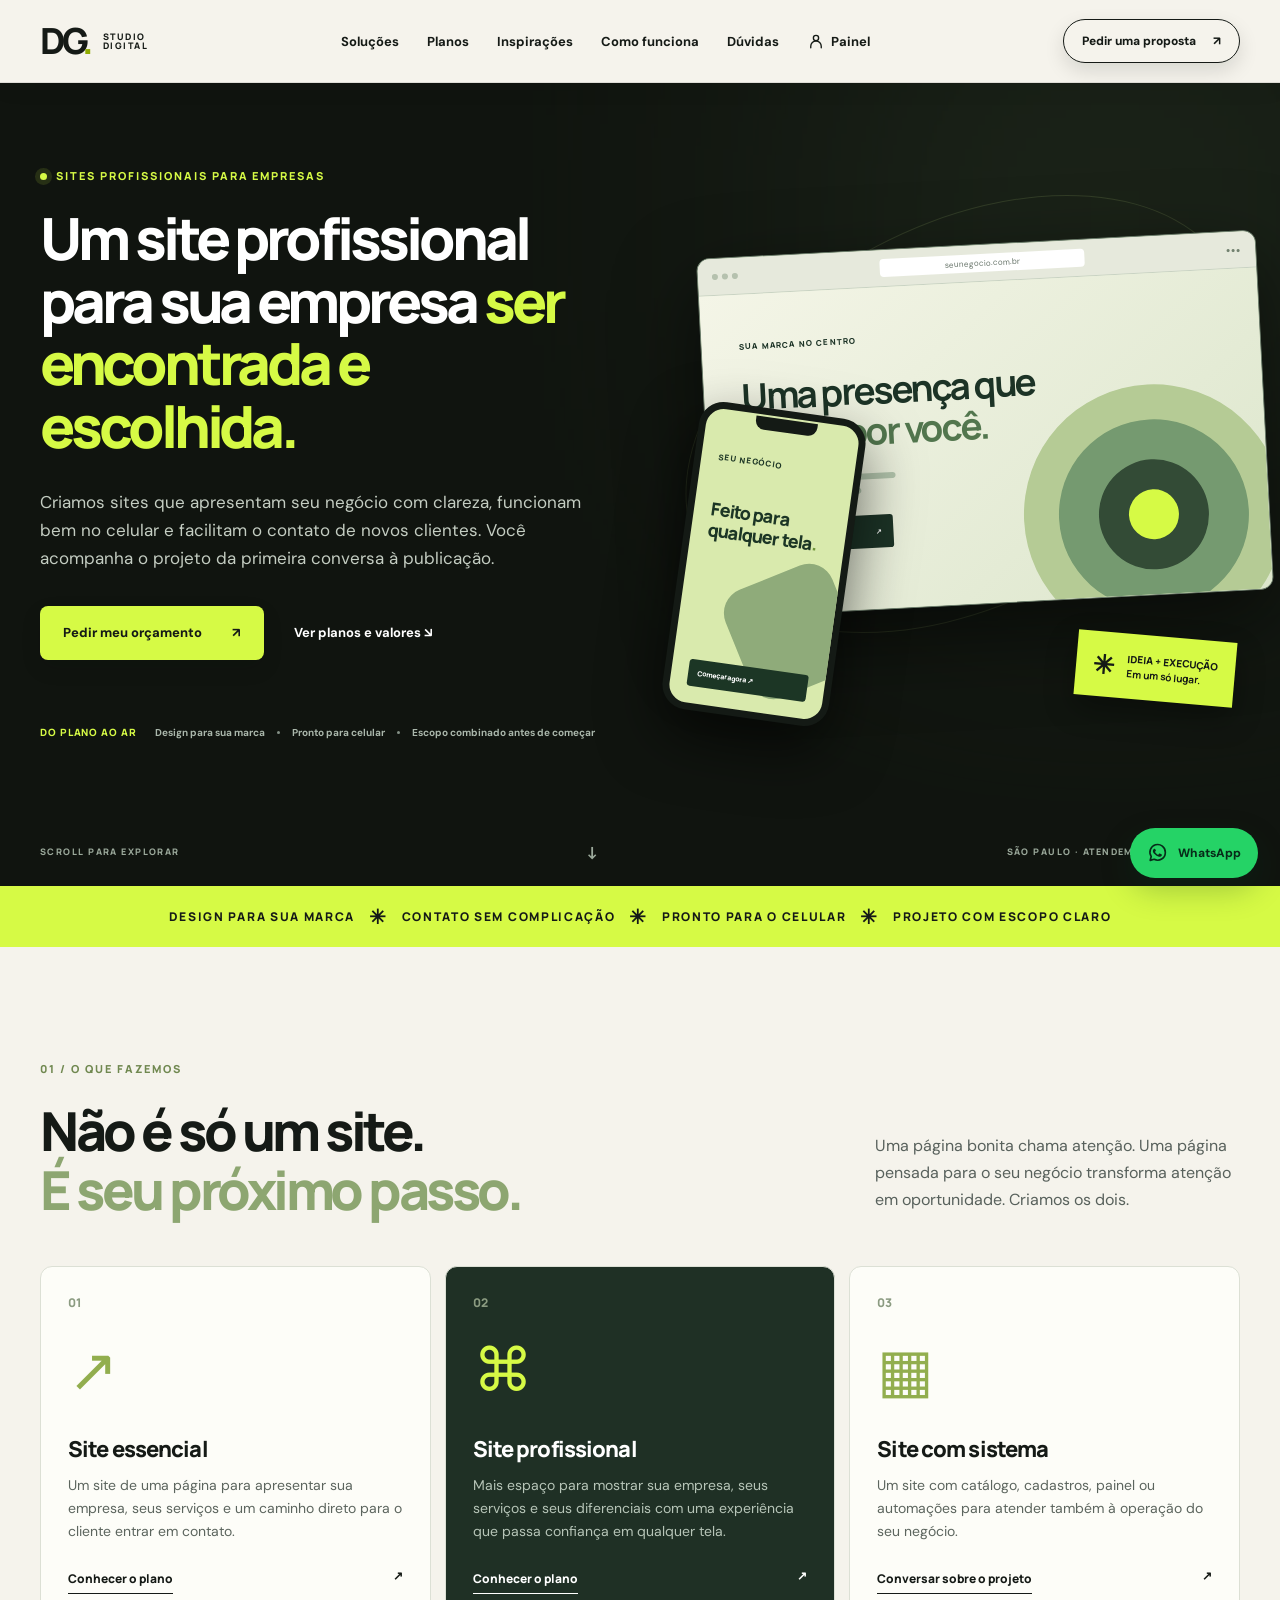
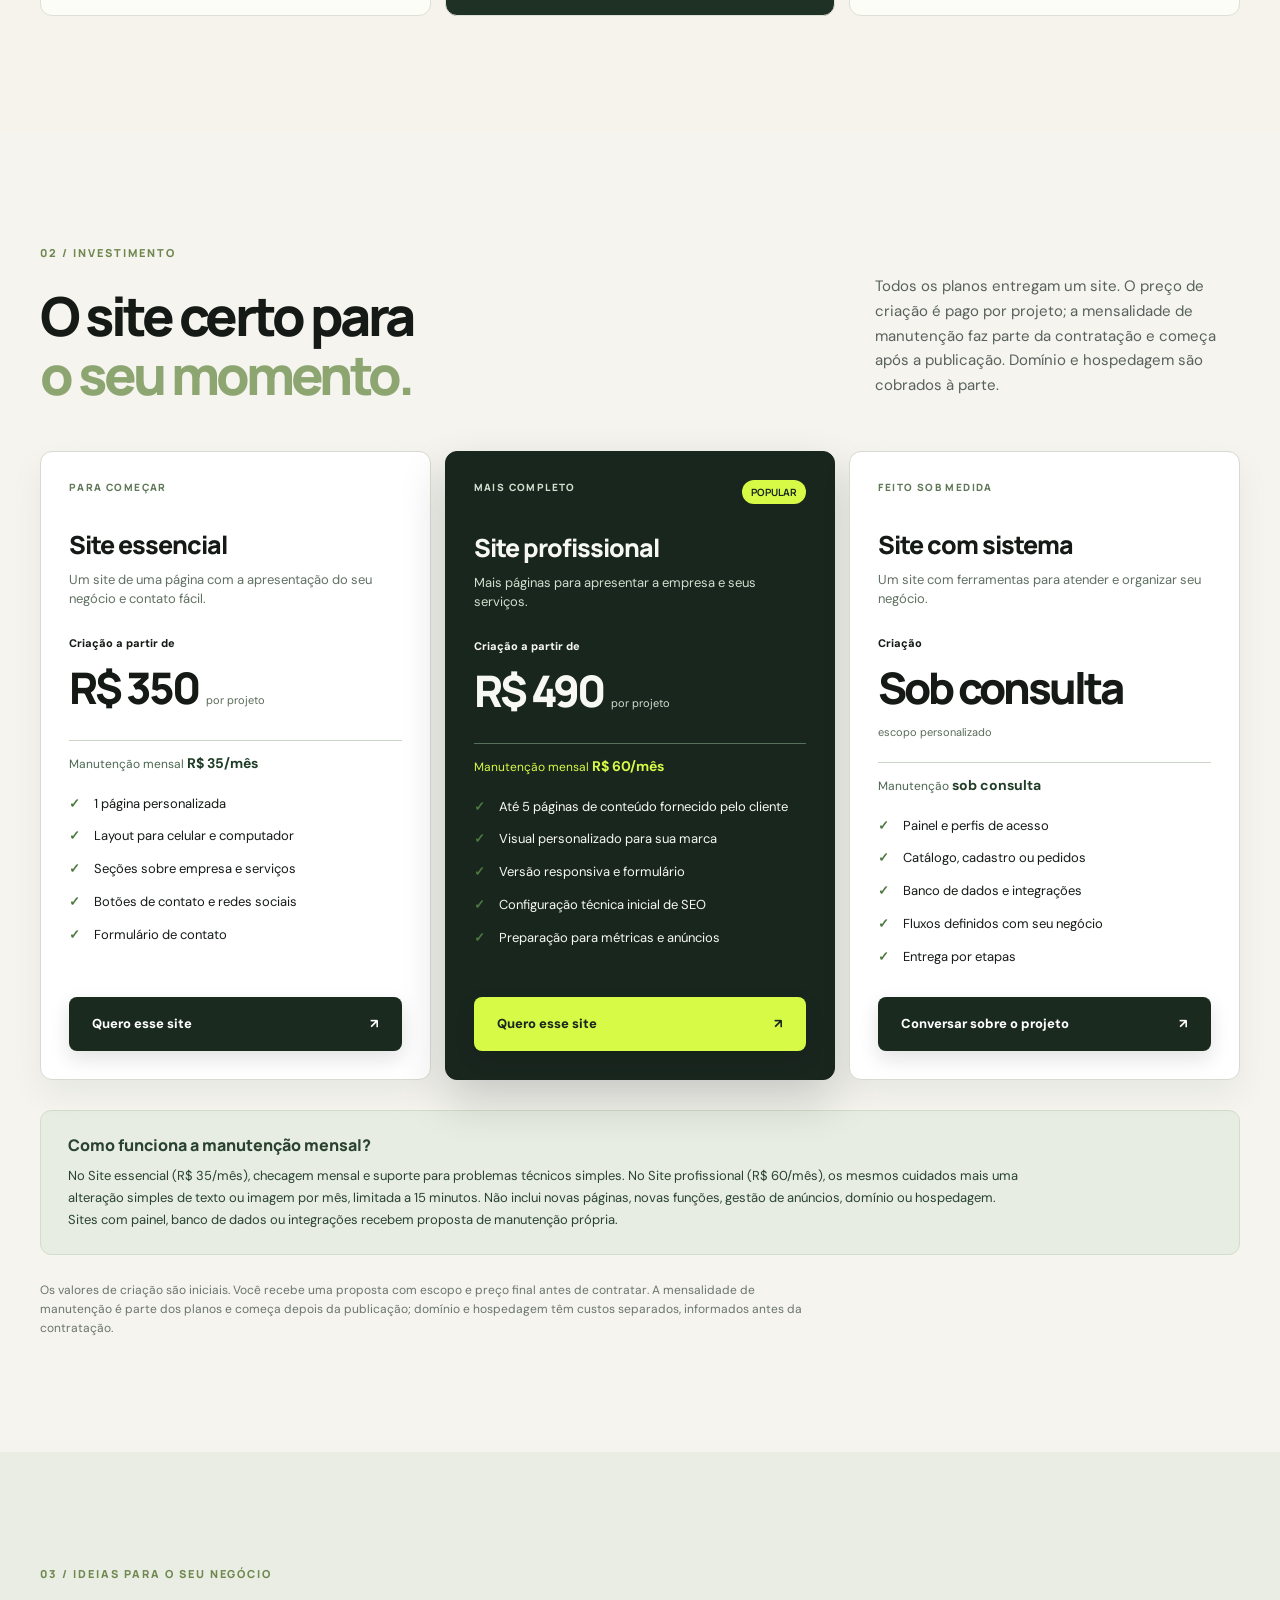
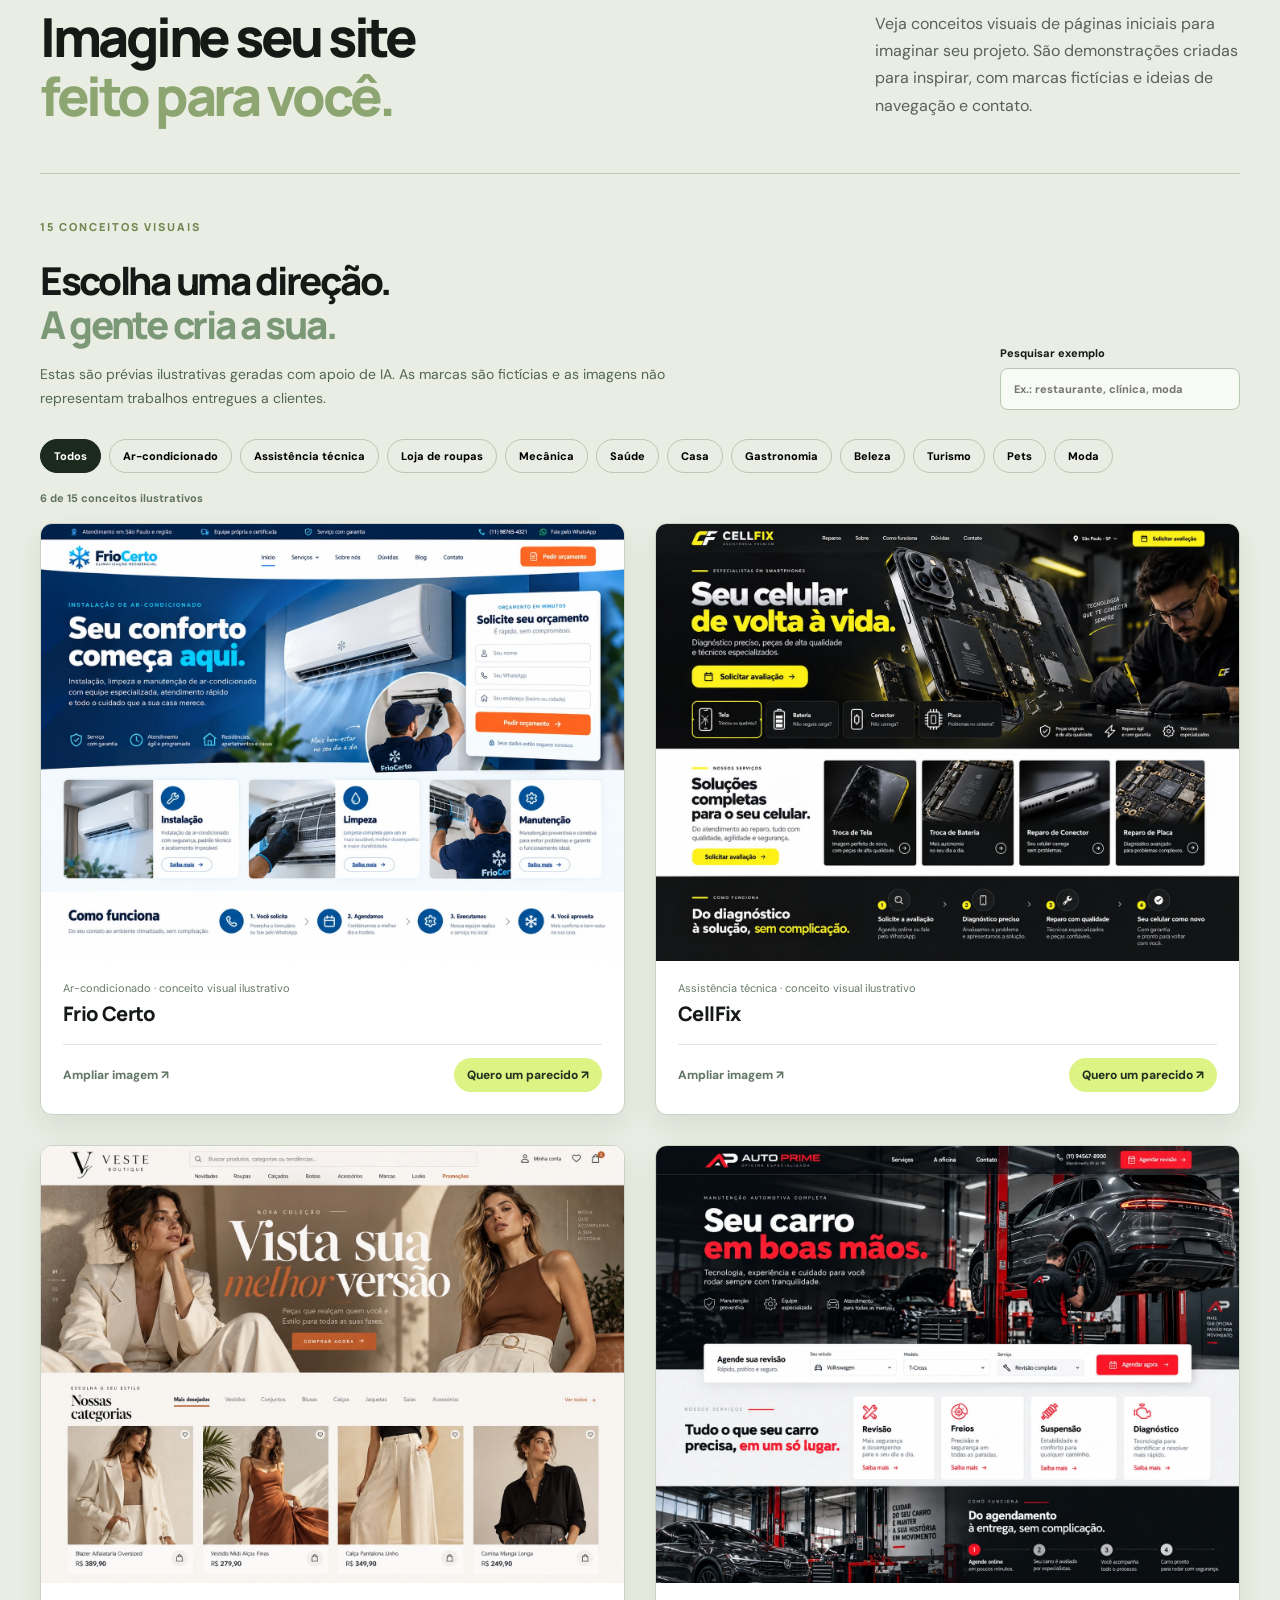
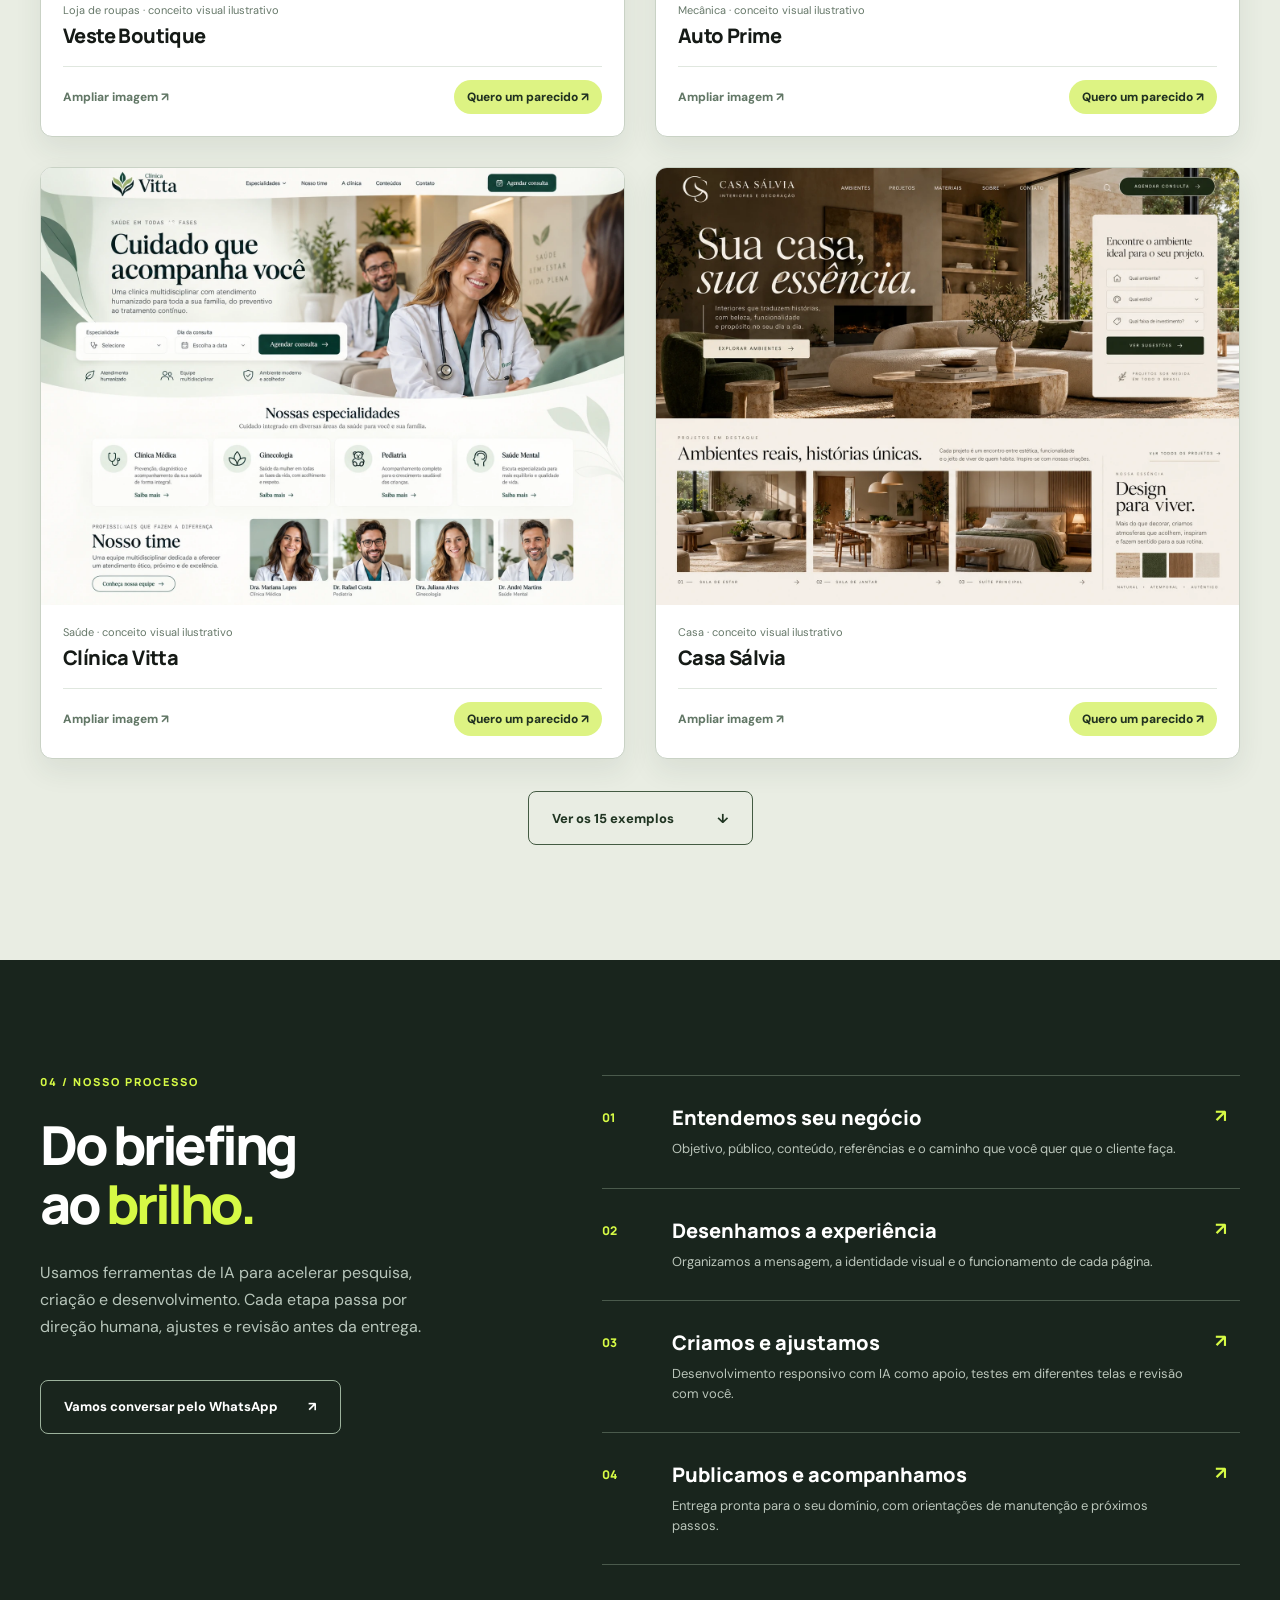
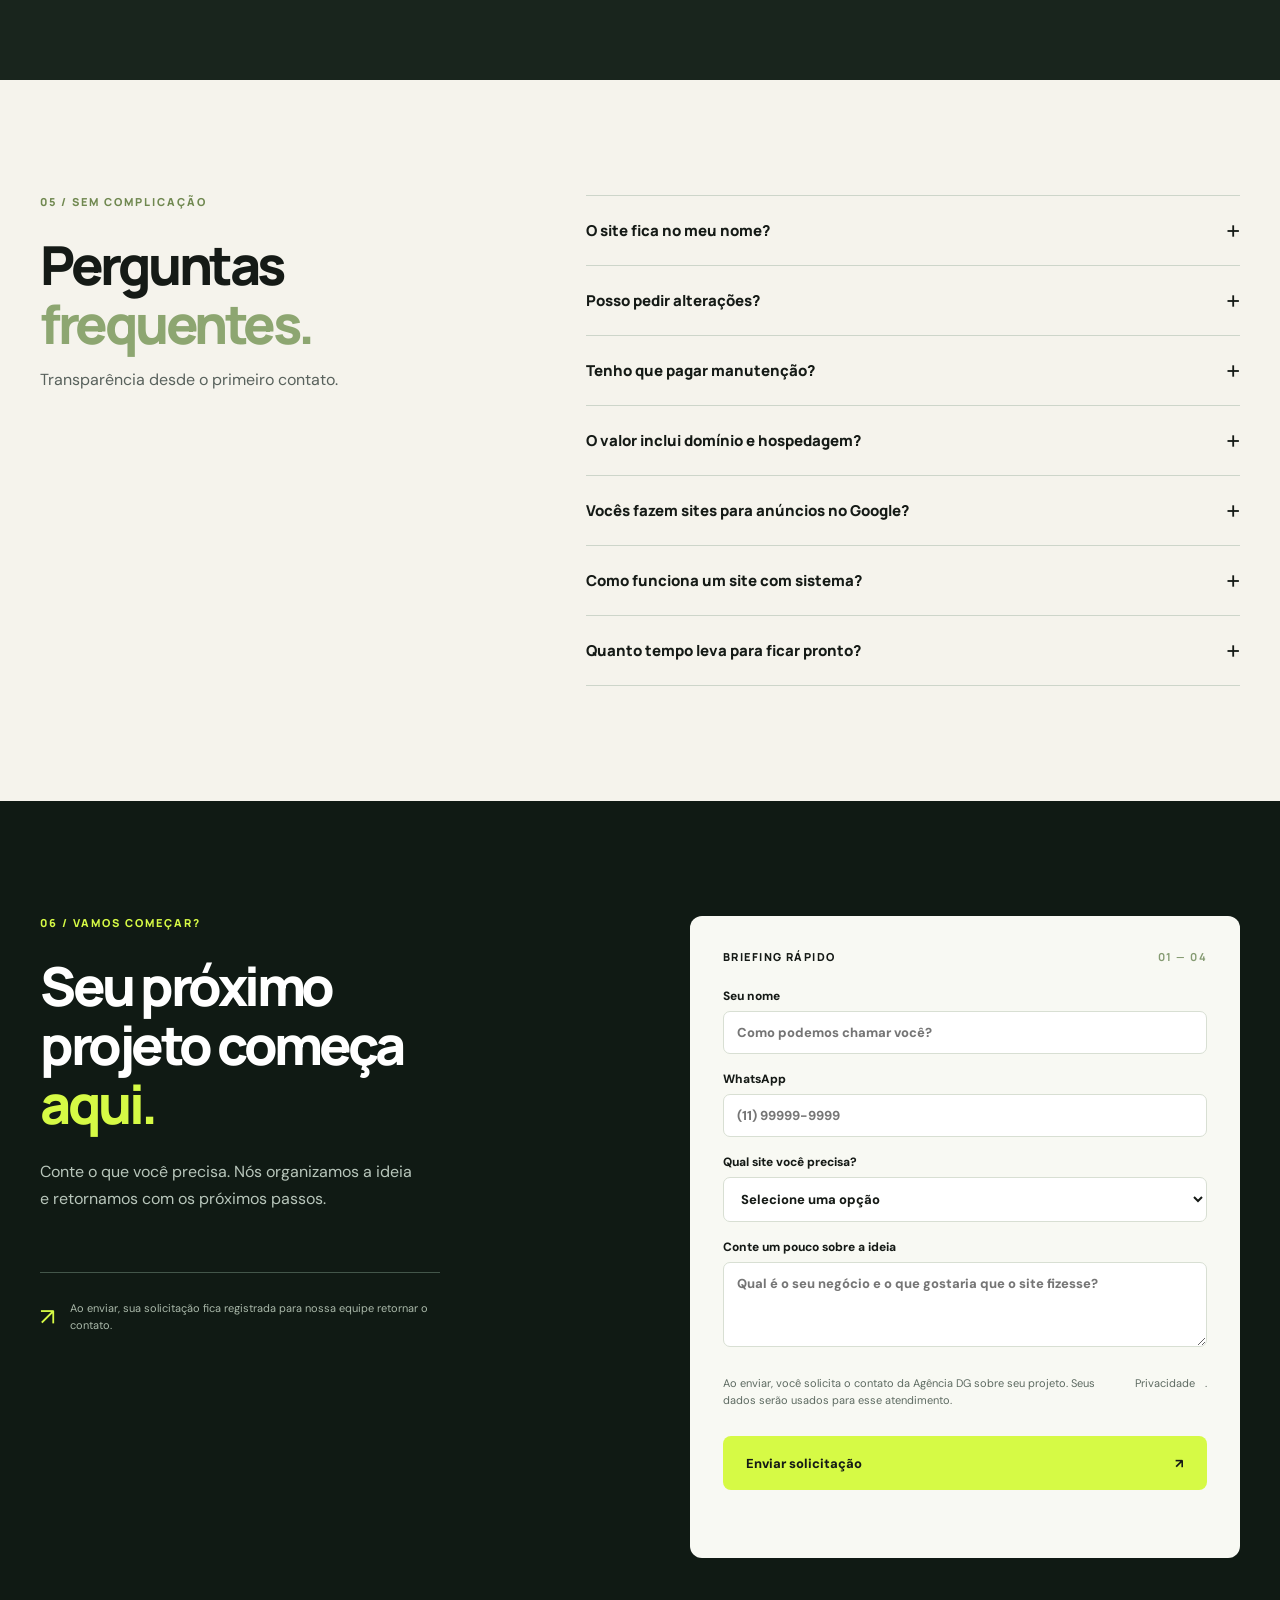
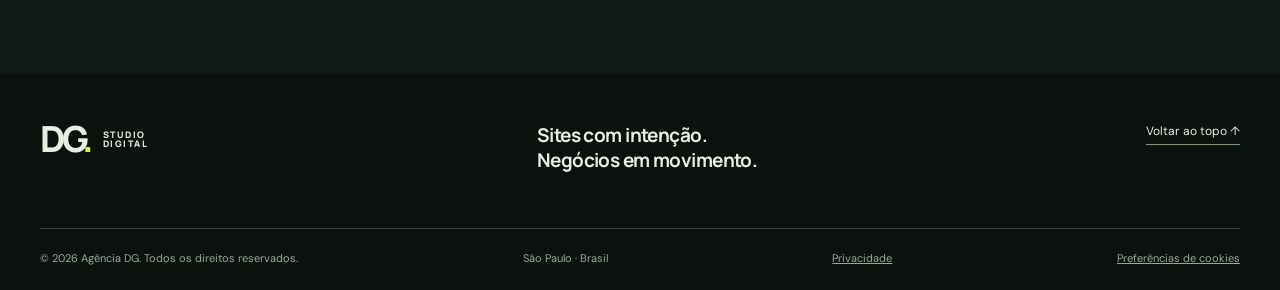
==== commit 37450f61: "Esclarece manutenção mensal obrigatória nos planos" ====
--- a/index.html
+++ b/index.html
@@ -4,11 +4,11 @@
   <meta charset="utf-8">
   <meta name="viewport" content="width=device-width, initial-scale=1">
   <meta name="theme-color" content="#10140f">
-  <meta name="description" content="Criação de sites para empresas: Site essencial a partir de R$ 350 e Site profissional a partir de R$ 490. Manutenção opcional. Atendimento em todo o Brasil.">
+  <meta name="description" content="Criação de sites para empresas: Site essencial a partir de R$ 350 + R$ 35/mês de manutenção; Site profissional a partir de R$ 490 + R$ 60/mês. Atendimento em todo o Brasil.">
   <meta property="og:type" content="website">
   <meta property="og:locale" content="pt_BR">
   <meta property="og:title" content="Agência DG — Sites que trabalham pelo seu negócio">
-  <meta property="og:description" content="Sites para apresentar sua empresa e facilitar novos contatos. Conheça os planos, valores e a manutenção opcional.">
+  <meta property="og:description" content="Sites para apresentar sua empresa e facilitar novos contatos. Conheça os planos, os valores de criação e a mensalidade de manutenção.">
   <title>Criação de Sites para Empresas | Agência DG</title>
   <link rel="icon" href="favicon.svg" type="image/svg+xml">
   <link rel="preconnect" href="https://fonts.googleapis.com">
@@ -67,12 +67,12 @@
     </div></section>
 
     <section class="section pricing" id="planos"><div class="container">
-      <div class="section-heading pricing-heading"><div><p class="section-label">02 / INVESTIMENTO</p><h2>O site certo para<br><span>o seu momento.</span></h2></div><p>Todos os planos entregam um site. O preço de criação é pago por projeto; manutenção mensal é opcional e vem separada na proposta. Domínio e hospedagem são contratados à parte.</p></div>
-      <div class="plan-grid"><article class="plan"><span class="plan-tag">PARA COMEÇAR</span><h3>Site essencial</h3><p>Um site de uma página com a apresentação do seu negócio e contato fácil.</p><div class="price"><small>Criação a partir de</small><strong data-price="landing">R$ 350</strong><span>por projeto</span></div><p class="maintenance-price">Manutenção opcional <strong>R$ 35/mês</strong></p><ul><li>1 página personalizada</li><li>Layout para celular e computador</li><li>Seções sobre empresa e serviços</li><li>Botões de contato e redes sociais</li><li>Formulário de contato</li></ul><a class="button button-plan" href="#orcamento" data-plan="Landing page" data-plan-label="Site essencial">Quero esse site <span>↗</span></a></article>
-      <article class="plan featured"><span class="plan-tag">MAIS COMPLETO <b>POPULAR</b></span><h3>Site profissional</h3><p>Mais páginas para apresentar a empresa e seus serviços.</p><div class="price"><small>Criação a partir de</small><strong data-price="site">R$ 490</strong><span>por projeto</span></div><p class="maintenance-price">Manutenção opcional <strong>R$ 60/mês</strong></p><ul><li>Até 5 páginas de conteúdo fornecido pelo cliente</li><li>Visual personalizado para sua marca</li><li>Versão responsiva e formulário</li><li>Configuração técnica inicial de SEO</li><li>Preparação para métricas e anúncios</li></ul><a class="button button-plan" href="#orcamento" data-plan="Site profissional" data-plan-label="Site profissional">Quero esse site <span>↗</span></a></article>
+      <div class="section-heading pricing-heading"><div><p class="section-label">02 / INVESTIMENTO</p><h2>O site certo para<br><span>o seu momento.</span></h2></div><p>Todos os planos entregam um site. O preço de criação é pago por projeto; a mensalidade de manutenção faz parte da contratação e começa após a publicação. Domínio e hospedagem são cobrados à parte.</p></div>
+      <div class="plan-grid"><article class="plan"><span class="plan-tag">PARA COMEÇAR</span><h3>Site essencial</h3><p>Um site de uma página com a apresentação do seu negócio e contato fácil.</p><div class="price"><small>Criação a partir de</small><strong data-price="landing">R$ 350</strong><span>por projeto</span></div><p class="maintenance-price">Manutenção mensal <strong>R$ 35/mês</strong></p><ul><li>1 página personalizada</li><li>Layout para celular e computador</li><li>Seções sobre empresa e serviços</li><li>Botões de contato e redes sociais</li><li>Formulário de contato</li></ul><a class="button button-plan" href="#orcamento" data-plan="Landing page" data-plan-label="Site essencial">Quero esse site <span>↗</span></a></article>
+      <article class="plan featured"><span class="plan-tag">MAIS COMPLETO <b>POPULAR</b></span><h3>Site profissional</h3><p>Mais páginas para apresentar a empresa e seus serviços.</p><div class="price"><small>Criação a partir de</small><strong data-price="site">R$ 490</strong><span>por projeto</span></div><p class="maintenance-price">Manutenção mensal <strong>R$ 60/mês</strong></p><ul><li>Até 5 páginas de conteúdo fornecido pelo cliente</li><li>Visual personalizado para sua marca</li><li>Versão responsiva e formulário</li><li>Configuração técnica inicial de SEO</li><li>Preparação para métricas e anúncios</li></ul><a class="button button-plan" href="#orcamento" data-plan="Site profissional" data-plan-label="Site profissional">Quero esse site <span>↗</span></a></article>
       <article class="plan"><span class="plan-tag">FEITO SOB MEDIDA</span><h3>Site com sistema</h3><p>Um site com ferramentas para atender e organizar seu negócio.</p><div class="price custom"><small>Criação</small><strong>Sob consulta</strong><span>escopo personalizado</span></div><p class="maintenance-price">Manutenção <strong>sob consulta</strong></p><ul><li>Painel e perfis de acesso</li><li>Catálogo, cadastro ou pedidos</li><li>Banco de dados e integrações</li><li>Fluxos definidos com seu negócio</li><li>Entrega por etapas</li></ul><a class="button button-plan" href="#orcamento" data-plan="Sistema digital" data-plan-label="Site com sistema">Conversar sobre o projeto <span>↗</span></a></article></div>
-      <div class="maintenance-note"><strong>O que inclui a manutenção opcional?</strong><p>No Site essencial (R$ 35/mês), checagem mensal e suporte para problemas técnicos simples. No Site profissional (R$ 60/mês), os mesmos cuidados mais uma alteração simples de texto ou imagem por mês, limitada a 15 minutos. Não inclui novas páginas, novas funções, gestão de anúncios, domínio ou hospedagem. Sites com painel, banco de dados ou integrações recebem proposta de manutenção própria.</p></div>
-      <p class="pricing-footnote">Os valores de criação são iniciais. Você recebe uma proposta com escopo e preço final antes de contratar. A manutenção é opcional para os dois primeiros planos; os custos de domínio e hospedagem são apresentados separadamente.</p>
+      <div class="maintenance-note"><strong>Como funciona a manutenção mensal?</strong><p>No Site essencial (R$ 35/mês), checagem mensal e suporte para problemas técnicos simples. No Site profissional (R$ 60/mês), os mesmos cuidados mais uma alteração simples de texto ou imagem por mês, limitada a 15 minutos. Não inclui novas páginas, novas funções, gestão de anúncios, domínio ou hospedagem. Sites com painel, banco de dados ou integrações recebem proposta de manutenção própria.</p></div>
+      <p class="pricing-footnote">Os valores de criação são iniciais. Você recebe uma proposta com escopo e preço final antes de contratar. A mensalidade de manutenção é parte dos planos e começa depois da publicação; domínio e hospedagem têm custos separados, informados antes da contratação.</p>
     </div></section>
 
 
@@ -103,7 +103,7 @@
 
     <section class="section process" id="processo"><div class="container process-layout"><div class="process-intro"><p class="section-label">04 / NOSSO PROCESSO</p><h2>Do briefing<br>ao <em>brilho.</em></h2><p>Usamos ferramentas de IA para acelerar pesquisa, criação e desenvolvimento. Cada etapa passa por direção humana, ajustes e revisão antes da entrega.</p><a href="#orcamento" id="process-whatsapp" class="button button-outline">Vamos conversar pelo WhatsApp <span aria-hidden="true">↗</span></a></div><div class="steps"><div class="step"><span>01</span><div><h3>Entendemos seu negócio</h3><p>Objetivo, público, conteúdo, referências e o caminho que você quer que o cliente faça.</p></div><b>↗</b></div><div class="step"><span>02</span><div><h3>Desenhamos a experiência</h3><p>Organizamos a mensagem, a identidade visual e o funcionamento de cada página.</p></div><b>↗</b></div><div class="step"><span>03</span><div><h3>Criamos e ajustamos</h3><p>Desenvolvimento responsivo com IA como apoio, testes em diferentes telas e revisão com você.</p></div><b>↗</b></div><div class="step"><span>04</span><div><h3>Publicamos e acompanhamos</h3><p>Entrega pronta para o seu domínio, com orientações de manutenção e próximos passos.</p></div><b>↗</b></div></div></div></section>
 
-    <section class="section faq" id="duvidas"><div class="container faq-layout"><div><p class="section-label">05 / SEM COMPLICAÇÃO</p><h2>Perguntas<br><span>frequentes.</span></h2><p>Transparência desde o primeiro contato.</p></div><div class="faq-list"><details><summary>O site fica no meu nome?<span>+</span></summary><p>O domínio pode ser registrado no seu nome. A hospedagem, os acessos e as responsabilidades são combinados na proposta antes do início.</p></details><details><summary>Posso pedir alterações?<span>+</span></summary><p>Sim. Definimos rodadas de ajustes e critérios de aprovação na proposta. Atualizações após a entrega podem ser contratadas conforme a necessidade.</p></details><details><summary>Tenho que pagar manutenção?<span>+</span></summary><p>Não. No Site essencial ela é opcional por R$ 35/mês e cobre checagem mensal e suporte técnico básico. No Site profissional, custa R$ 60/mês e inclui também uma pequena alteração mensal de texto ou imagem, limitada a 15 minutos. Novas páginas e funções são orçadas à parte; para sites com sistema, a manutenção é sob consulta.</p></details><details><summary>O valor inclui domínio e hospedagem?<span>+</span></summary><p>Não. Domínio e hospedagem são custos separados do preço de criação e da manutenção opcional. Indicamos a configuração adequada e apresentamos os custos antes da contratação.</p></details><details><summary>Vocês fazem sites para anúncios no Google?<span>+</span></summary><p>Sim. Organizamos as páginas com foco em clareza, velocidade, navegação no celular e medição de contatos. A gestão de campanhas pode ser conversada à parte.</p></details><details><summary>Como funciona um site com sistema?<span>+</span></summary><p>Mapeamos telas, usuários, dados e regras. Depois apresentamos escopo, etapas e orçamento específicos para seu site e sua operação.</p></details><details><summary>Quanto tempo leva para ficar pronto?<span>+</span></summary><p>Depende do tipo de site, do conteúdo e das revisões. O prazo é definido por escrito na proposta de cada projeto.</p></details></div></div></section>
+    <section class="section faq" id="duvidas"><div class="container faq-layout"><div><p class="section-label">05 / SEM COMPLICAÇÃO</p><h2>Perguntas<br><span>frequentes.</span></h2><p>Transparência desde o primeiro contato.</p></div><div class="faq-list"><details><summary>O site fica no meu nome?<span>+</span></summary><p>O domínio pode ser registrado no seu nome. A hospedagem, os acessos e as responsabilidades são combinados na proposta antes do início.</p></details><details><summary>Posso pedir alterações?<span>+</span></summary><p>Sim. Definimos rodadas de ajustes e critérios de aprovação na proposta. Atualizações após a entrega podem ser contratadas conforme a necessidade.</p></details><details><summary>Tenho que pagar manutenção?<span>+</span></summary><p>Sim. A mensalidade começa após a publicação. No Site essencial, custa R$ 35/mês e cobre checagem mensal e suporte técnico básico. No Site profissional, custa R$ 60/mês e inclui também uma pequena alteração mensal de texto ou imagem, limitada a 15 minutos. Novas páginas e funções são orçadas à parte; para sites com sistema, a manutenção é sob consulta.</p></details><details><summary>O valor inclui domínio e hospedagem?<span>+</span></summary><p>Não. Domínio e hospedagem são custos separados do preço de criação e da mensalidade de manutenção. Indicamos a configuração adequada e apresentamos os custos antes da contratação.</p></details><details><summary>Vocês fazem sites para anúncios no Google?<span>+</span></summary><p>Sim. Organizamos as páginas com foco em clareza, velocidade, navegação no celular e medição de contatos. A gestão de campanhas pode ser conversada à parte.</p></details><details><summary>Como funciona um site com sistema?<span>+</span></summary><p>Mapeamos telas, usuários, dados e regras. Depois apresentamos escopo, etapas e orçamento específicos para seu site e sua operação.</p></details><details><summary>Quanto tempo leva para ficar pronto?<span>+</span></summary><p>Depende do tipo de site, do conteúdo e das revisões. O prazo é definido por escrito na proposta de cada projeto.</p></details></div></div></section>
 
     <section class="section contact" id="orcamento"><div class="container contact-layout"><div class="contact-copy"><p class="section-label">06 / VAMOS COMEÇAR?</p><h2>Seu próximo<br>projeto começa<br><em>aqui.</em></h2><p>Conte o que você precisa. Nós organizamos a ideia e retornamos com os próximos passos.</p><div class="contact-note"><span>↗</span><span>Ao enviar, sua solicitação fica registrada para nossa equipe retornar o contato.</span></div></div><form id="brief-form" class="brief-form"><div style="position:absolute;left:-10000px" aria-hidden="true"><label>Website<input name="website" tabindex="-1" autocomplete="off"></label></div><div class="form-heading"><span>BRIEFING RÁPIDO</span><b>01 — 04</b></div><p id="selected-plan" class="plan-selection" role="status" hidden></p><label>Seu nome <input name="nome" type="text" autocomplete="name" required maxlength="80" placeholder="Como podemos chamar você?"></label><label>WhatsApp <input name="telefone" type="tel" autocomplete="tel" required maxlength="20" placeholder="(11) 99999-9999" inputmode="tel"></label><label>Qual site você precisa? <select name="tipo" required><option value="">Selecione uma opção</option><option value="Landing page">Site essencial</option><option value="Site profissional">Site profissional</option><option value="Sistema digital">Site com sistema</option><option value="Não sei ainda">Não sei ainda</option></select></label><label>Conte um pouco sobre a ideia <textarea name="mensagem" rows="3" maxlength="600" placeholder="Qual é o seu negócio e o que gostaria que o site fizesse?"></textarea></label><p class="consent">Ao enviar, você solicita o contato da Agência DG sobre seu projeto. Seus dados serão usados para esse atendimento. <a href="privacidade.html">Privacidade</a>.</p><button class="button button-yellow" type="submit">Enviar solicitação <span>↗</span></button><p class="form-feedback" role="status" aria-live="polite"></p></form></div></section>
   </main>
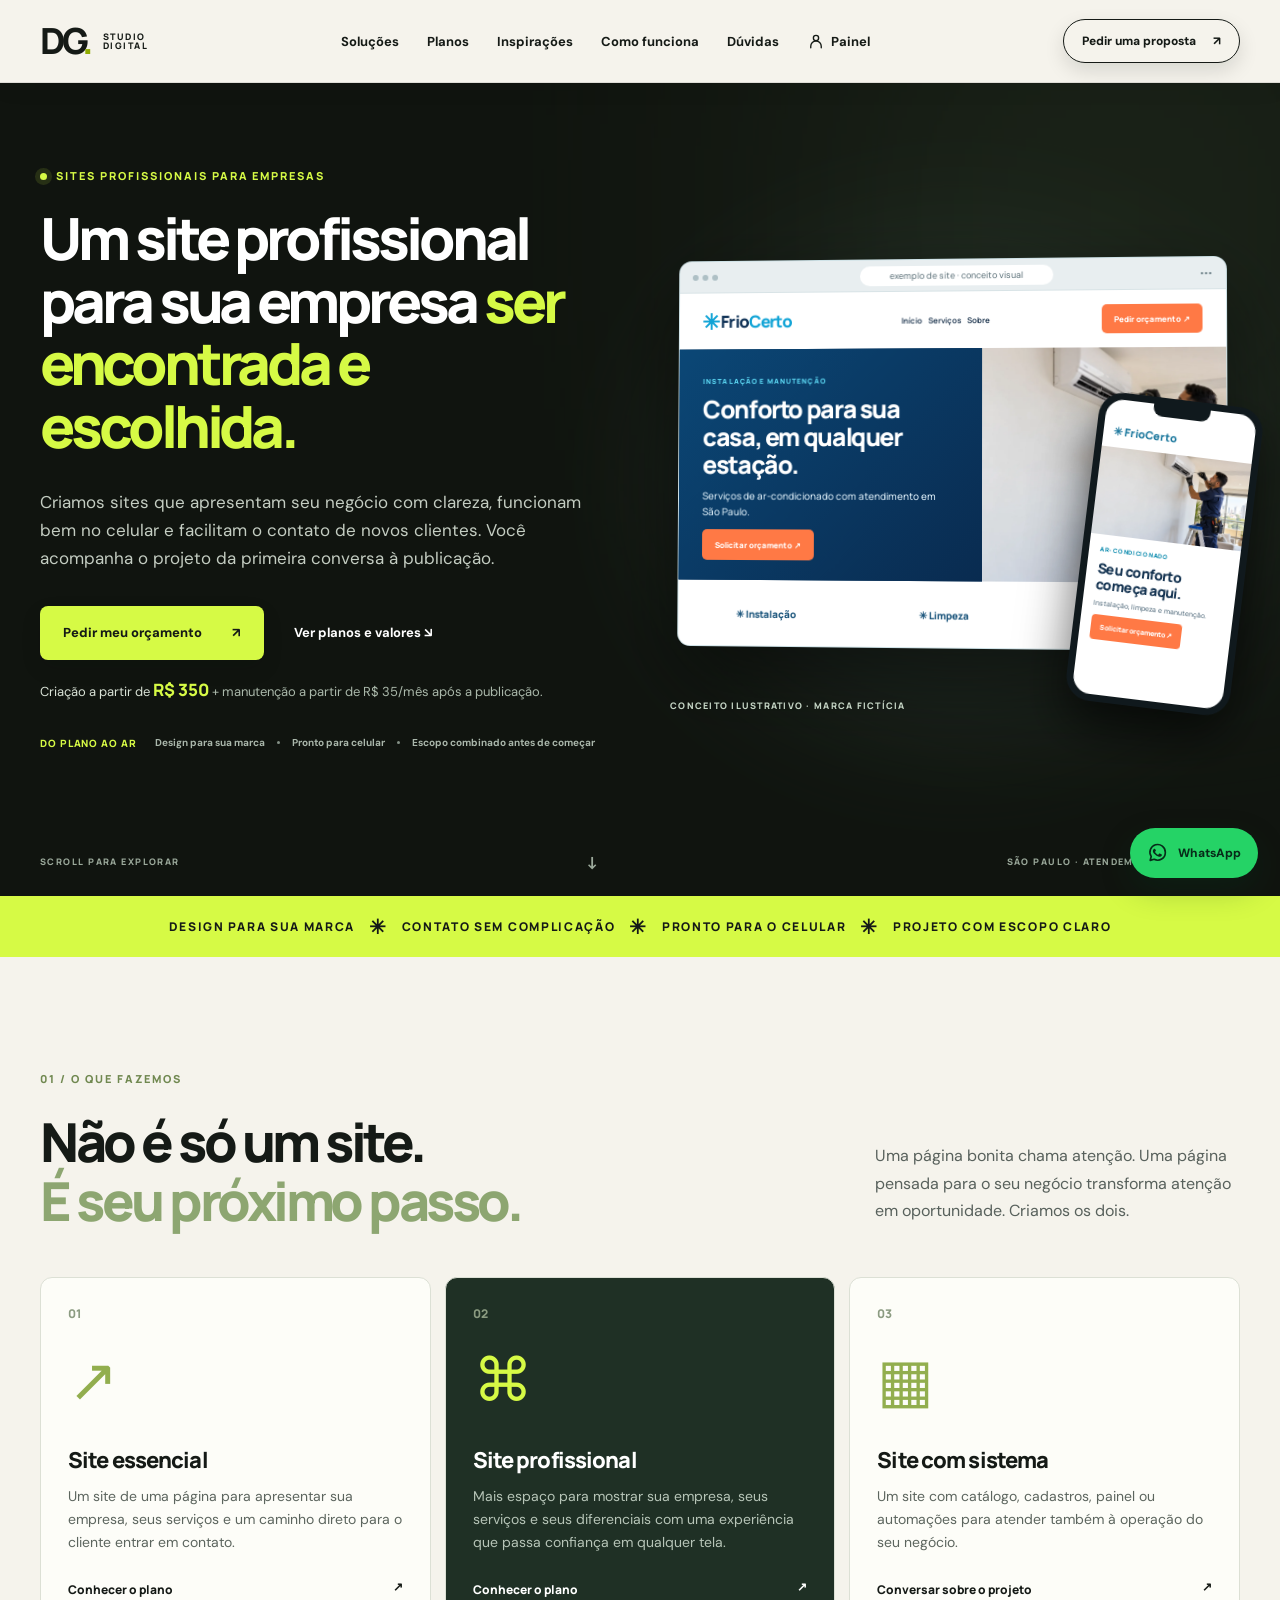
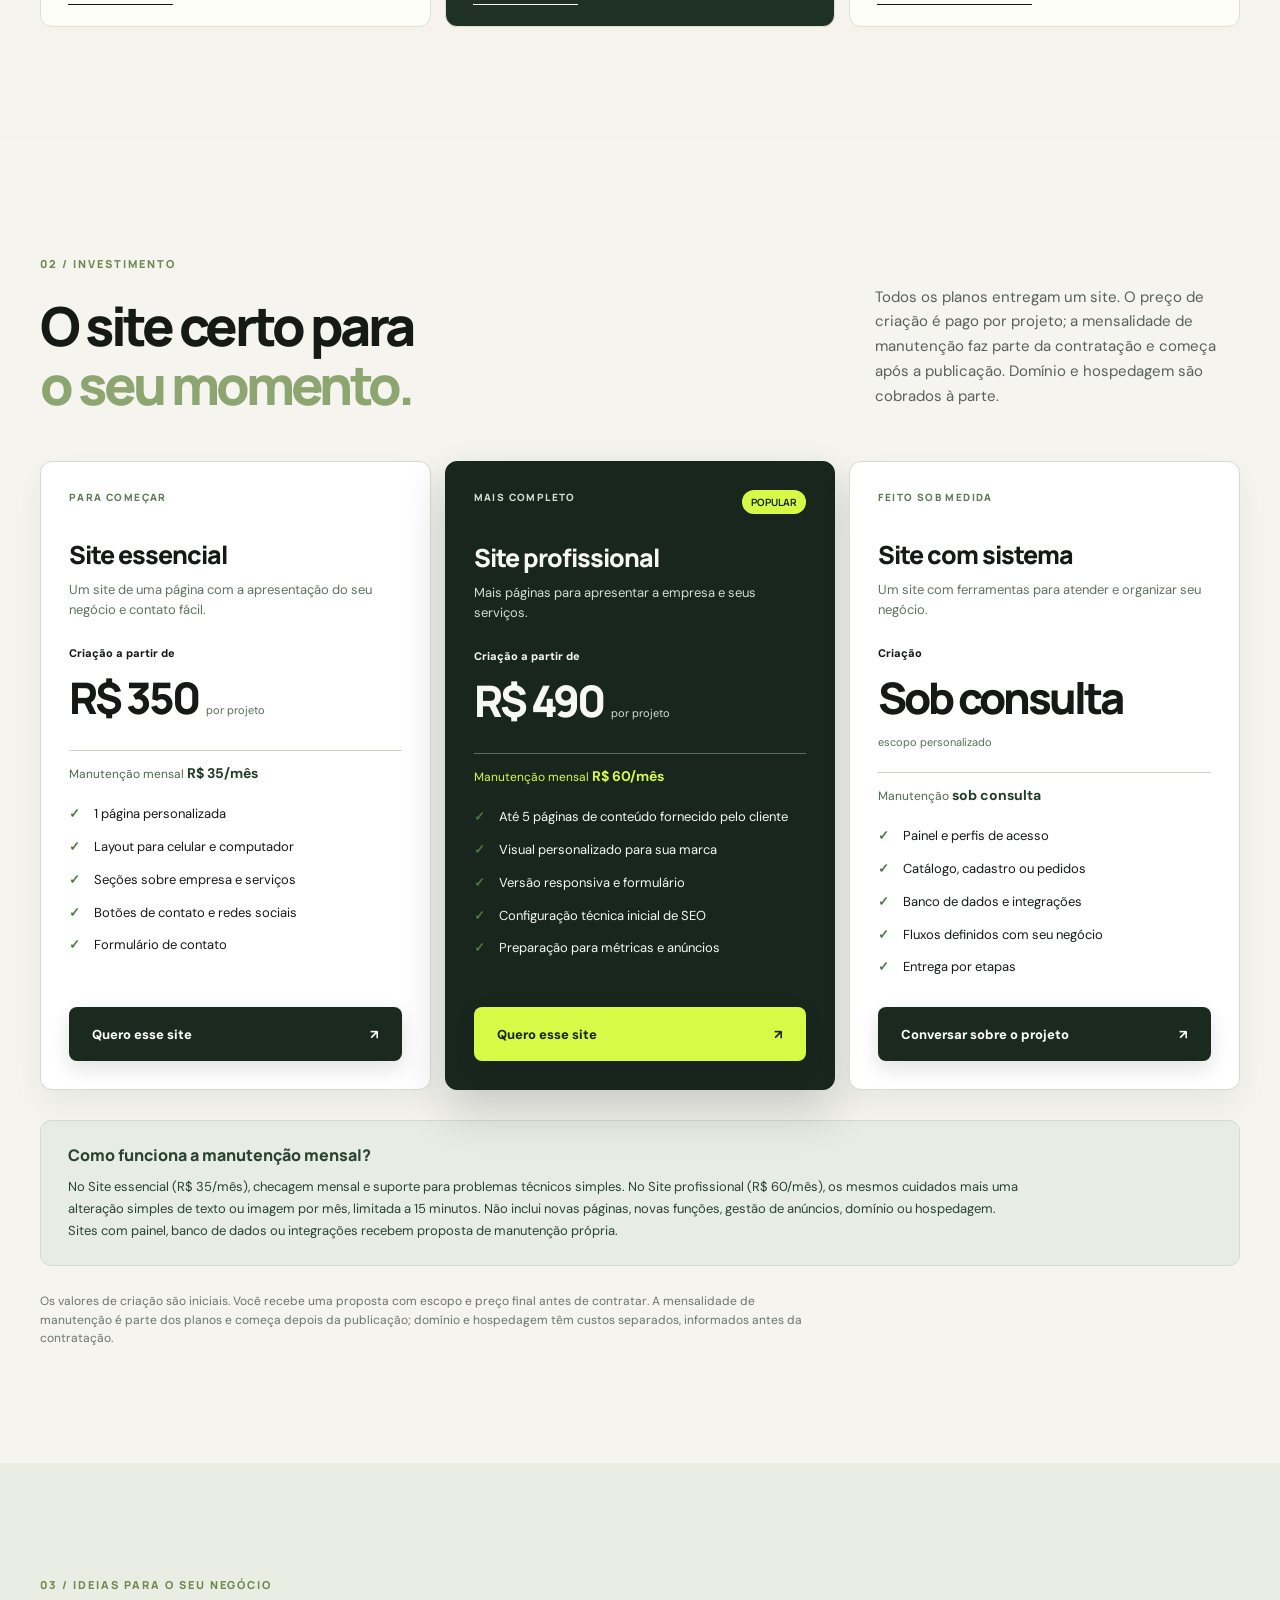
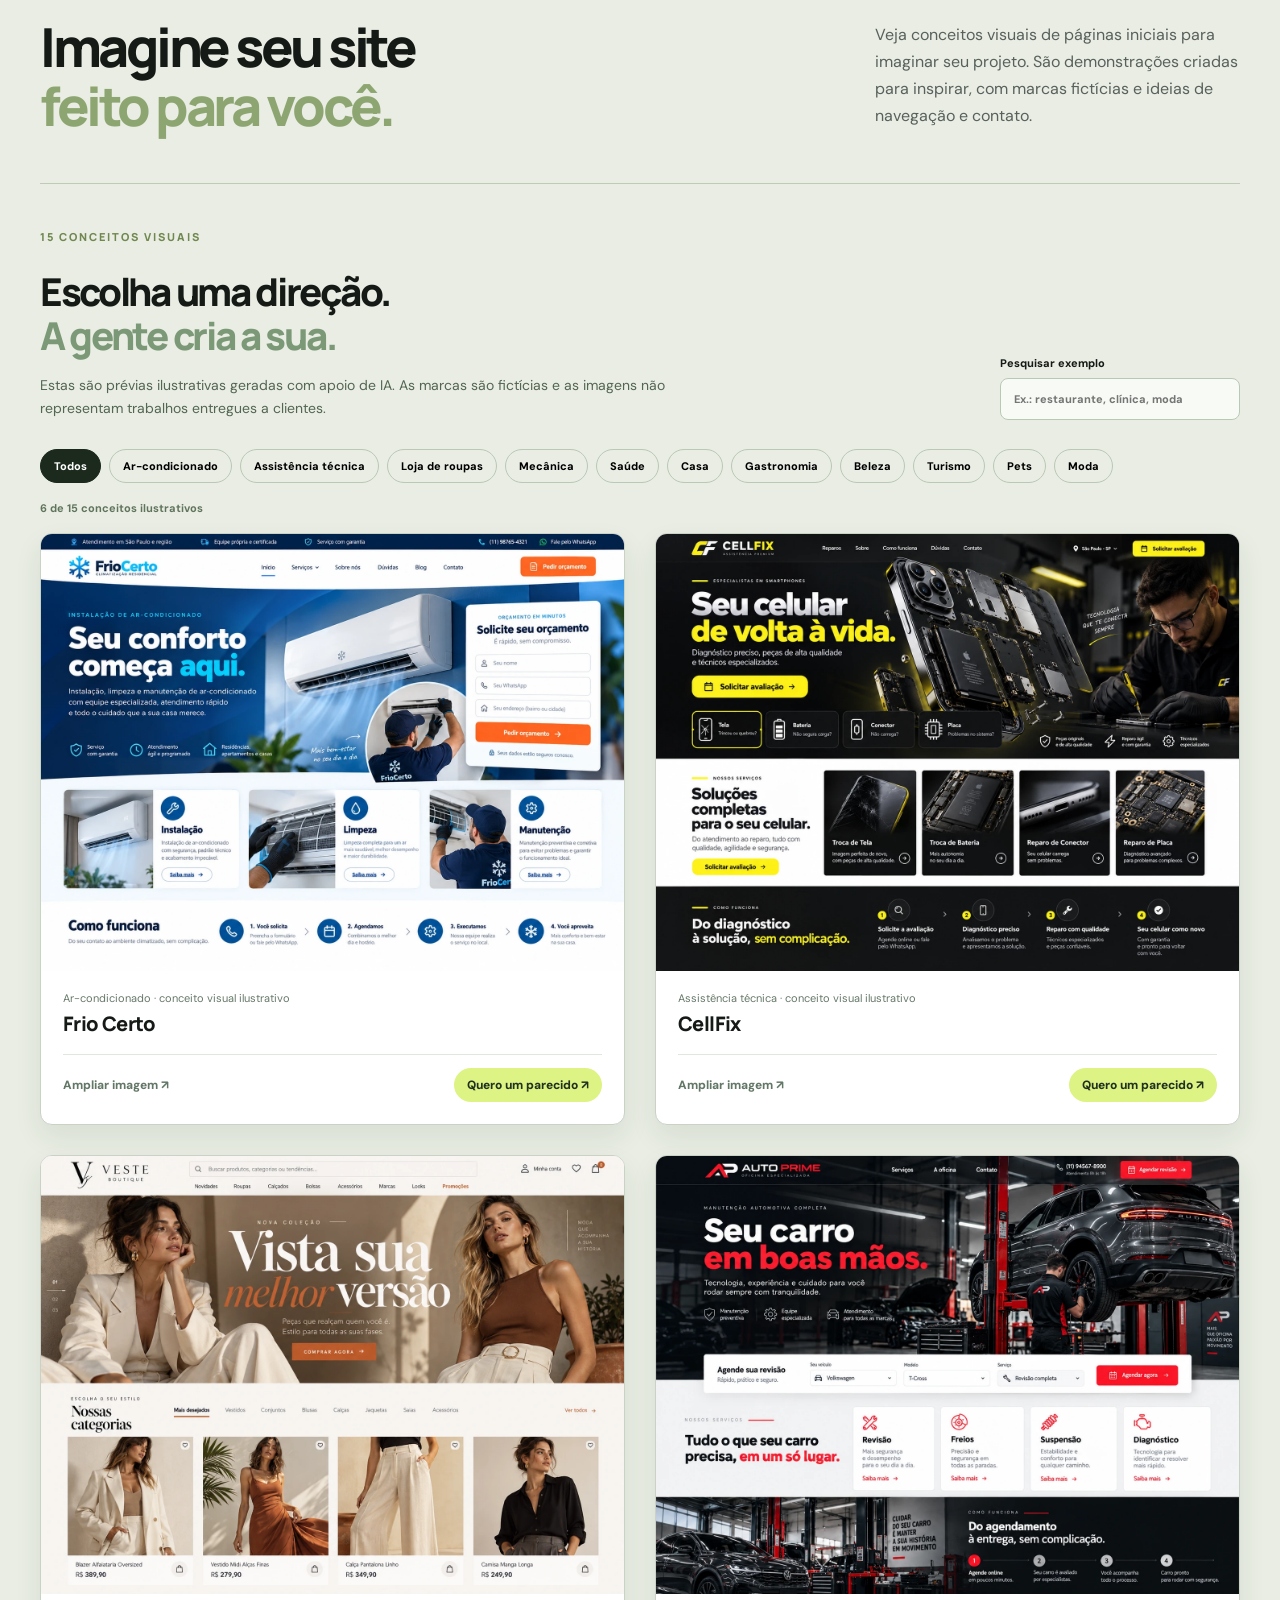
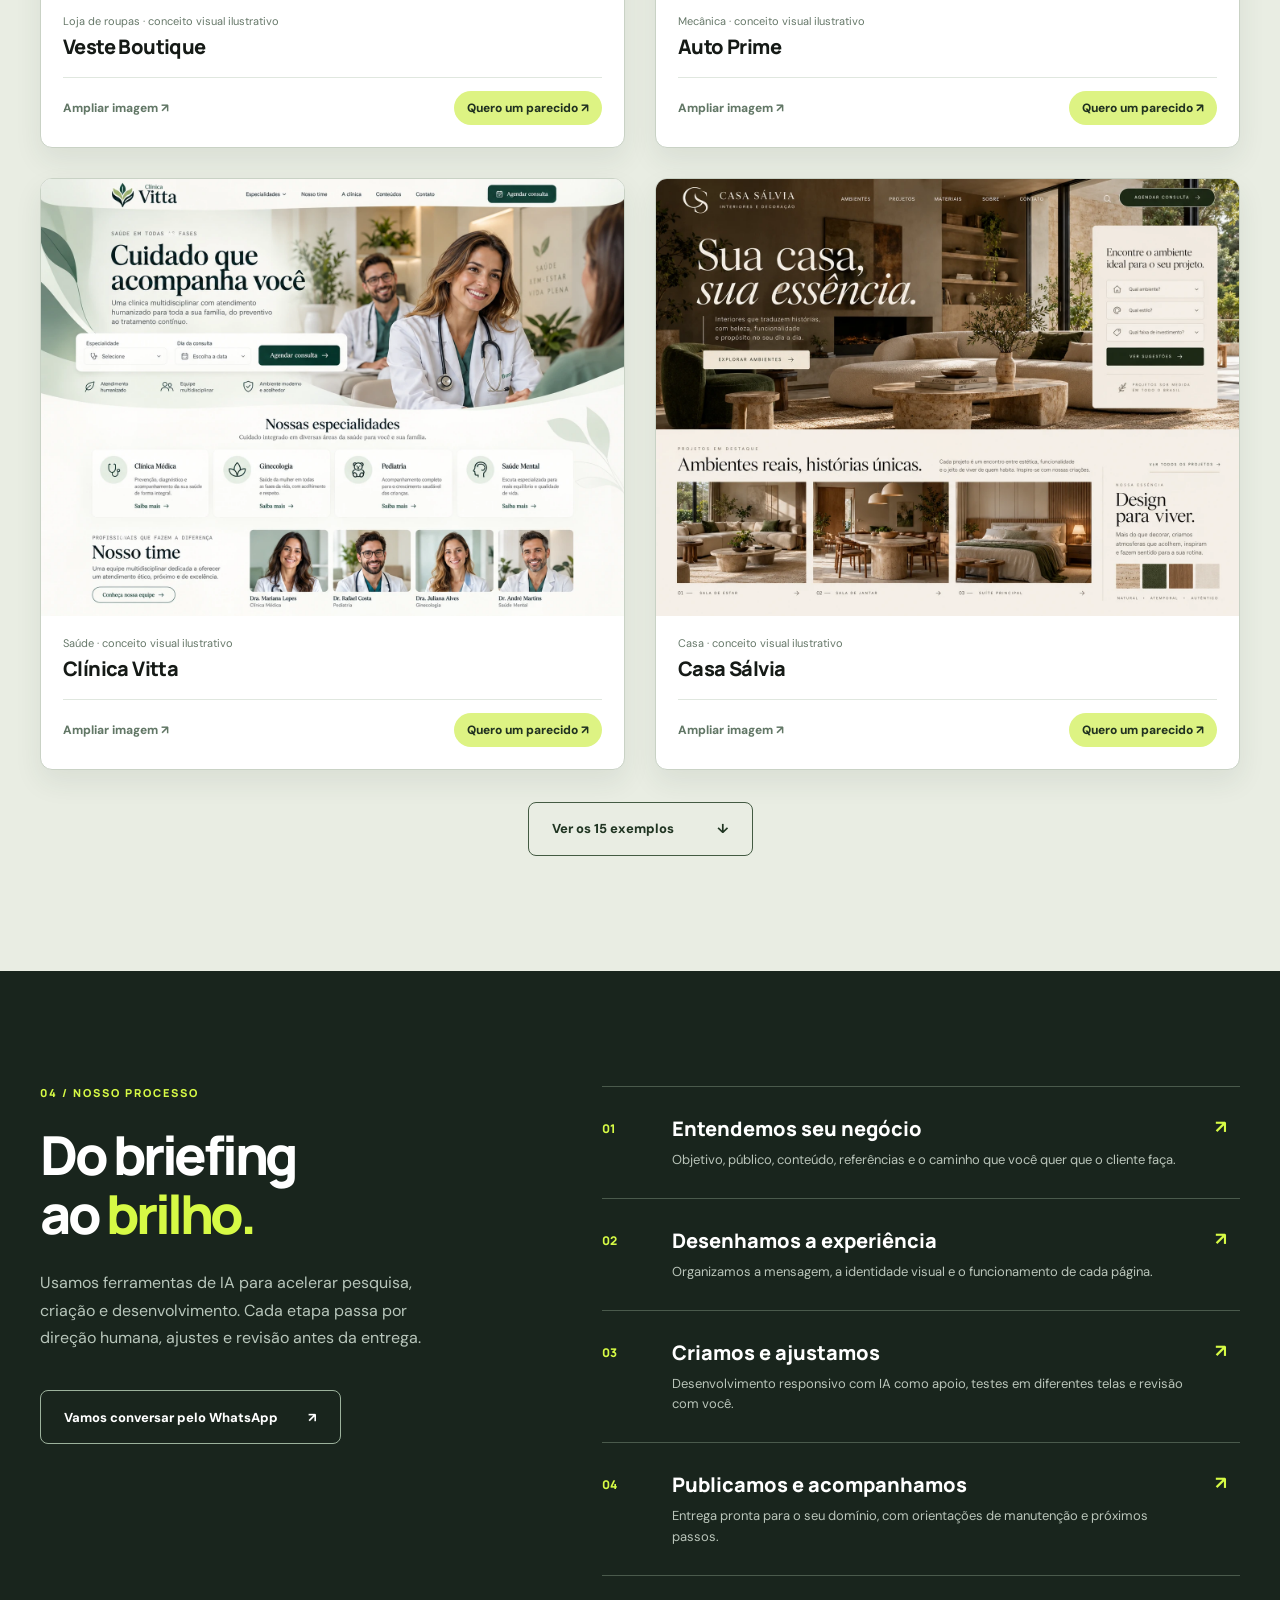
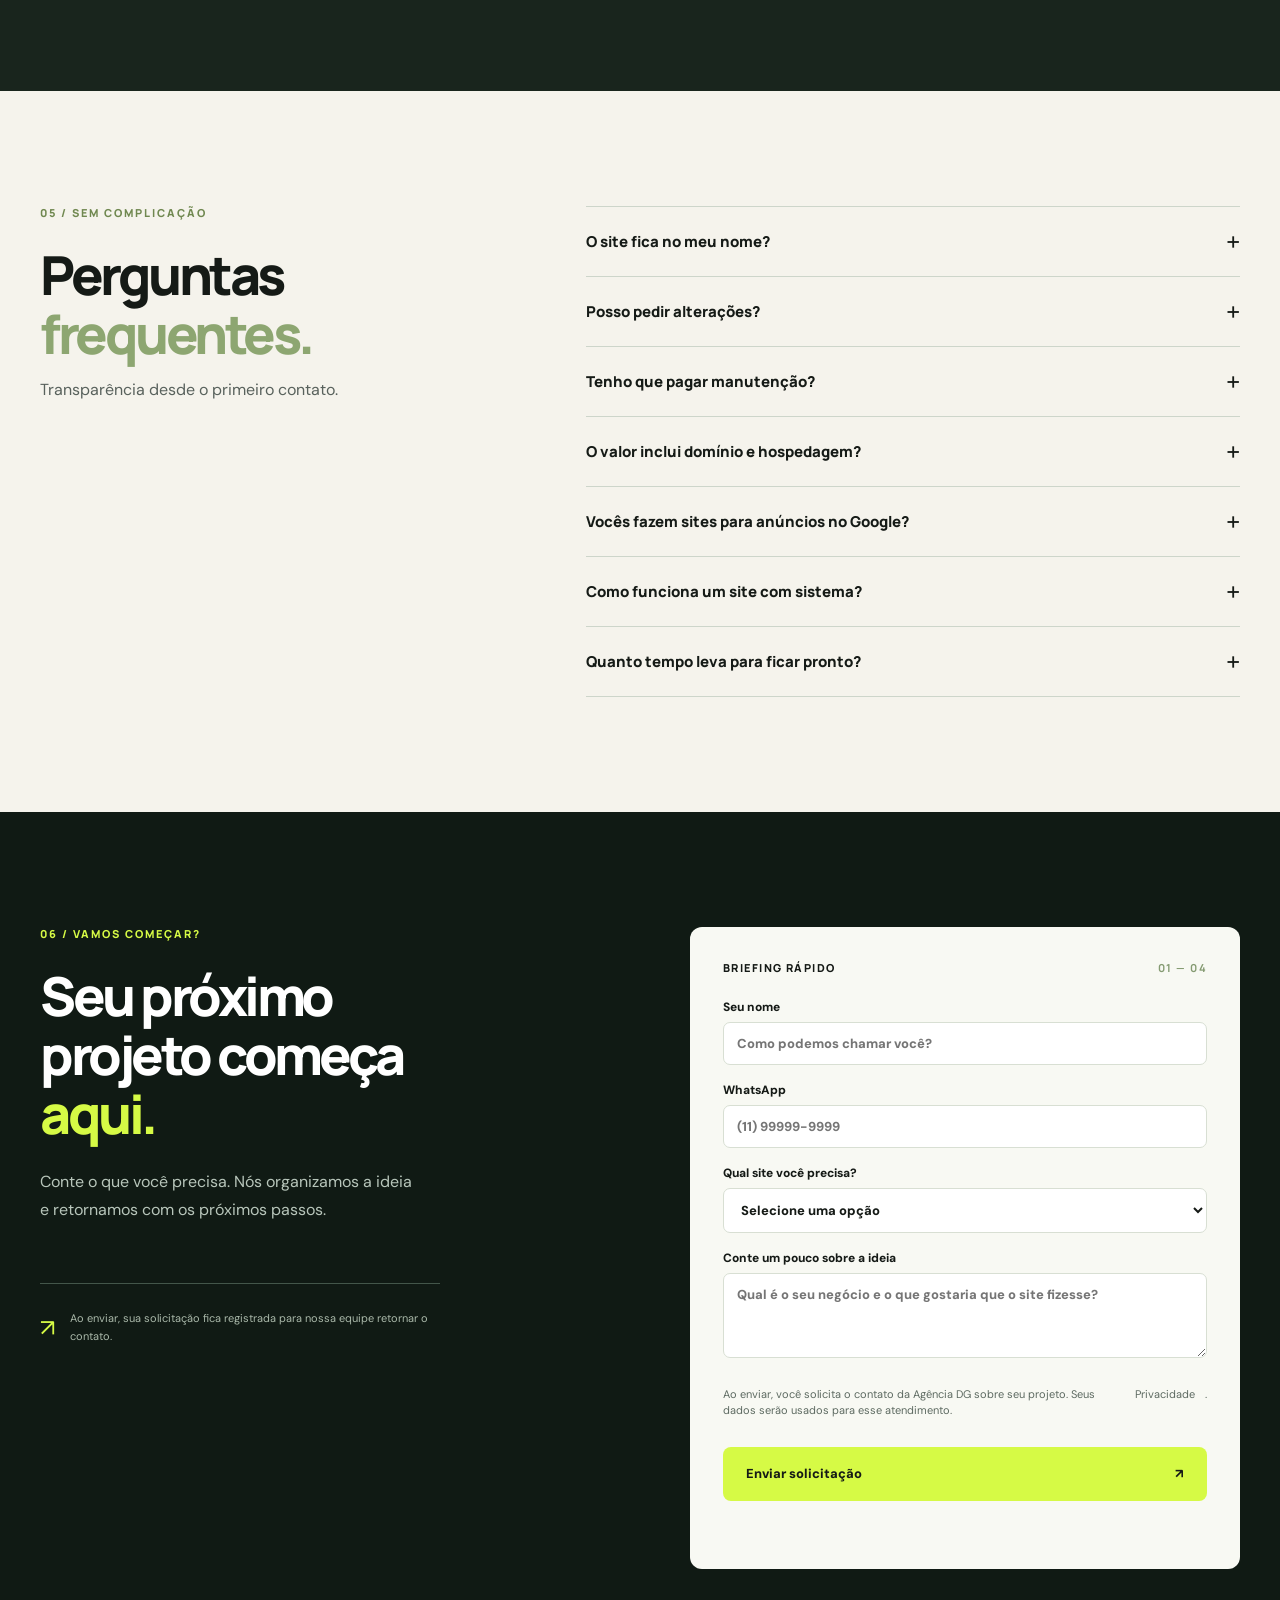
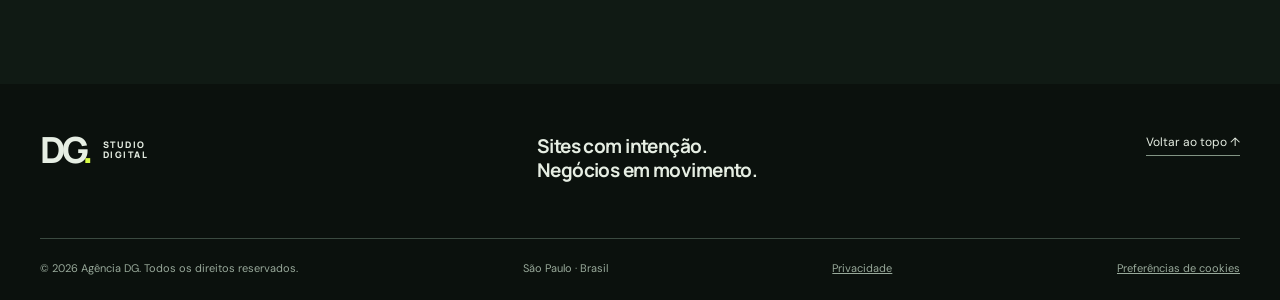
==== commit 6e06f6dd: "Apresenta conceito profissional de site no topo" ====
--- a/index.html
+++ b/index.html
@@ -14,7 +14,7 @@
   <link rel="preconnect" href="https://fonts.googleapis.com">
   <link rel="preconnect" href="https://fonts.gstatic.com" crossorigin>
   <link href="https://fonts.googleapis.com/css2?family=DM+Sans:wght@400;500;600;700&family=Manrope:wght@400;500;600;700;800&display=swap" rel="stylesheet">
-  <link rel="stylesheet" href="style.css?v=13">
+  <link rel="stylesheet" href="style.css?v=14">
   <script src="config.js?v=5" defer></script>
   <script src="tracking.js?v=3" defer></script>
   <script src="app.js?v=16" defer></script>
@@ -40,16 +40,21 @@
           <h1>Um site profissional para sua empresa <em>ser encontrada e escolhida.</em></h1>
           <p class="hero-description">Criamos sites que apresentam seu negócio com clareza, funcionam bem no celular e facilitam o contato de novos clientes. Você acompanha o projeto da primeira conversa à publicação.</p>
           <div class="hero-actions"><a class="button button-yellow" href="#orcamento">Pedir meu orçamento <span aria-hidden="true">↗</span></a><a class="text-link" href="#planos">Ver planos e valores <span aria-hidden="true">↘</span></a></div>
+          <p class="hero-starting">Criação a partir de <strong>R$ 350</strong> <span>+ manutenção a partir de R$ 35/mês após a publicação.</span></p>
           <div class="hero-proof"><span class="proof-stamp">DO PLANO AO AR</span><span>Design para sua marca</span><i></i><span>Pronto para celular</span><i></i><span>Escopo combinado antes de começar</span></div>
         </div>
-        <div class="hero-stage" aria-label="Ilustração de um site visto em computador e celular">
-          <div class="orbit orbit-a"></div><div class="orbit orbit-b"></div>
-          <div class="browser-mock">
-            <div class="browser-bar"><span class="traffic"><b></b><b></b><b></b></span><span class="url-pill">seunegocio.com.br</span><span class="browser-more">•••</span></div>
-            <div class="browser-content"><span class="mock-kicker">SUA MARCA NO CENTRO</span><div class="mock-title">Uma presença que<br><strong>vende por você.</strong></div><div class="mock-lines"><span></span><span></span></div><div class="mock-button">FALAR COM A EQUIPE <b>↗</b></div><div class="mock-abstract"><span></span><span></span><span></span></div></div>
+        <div class="hero-stage hero-showcase" role="img" aria-label="Prévia ilustrativa de um site fictício de ar-condicionado no computador e no celular">
+          <div class="showcase-glow"></div>
+          <div class="showcase-browser">
+            <div class="showcase-browser-bar"><span class="showcase-dots"><i></i><i></i><i></i></span><span class="showcase-address">exemplo de site · conceito visual</span><span class="showcase-menu-icon">•••</span></div>
+            <div class="showcase-site">
+              <div class="showcase-site-nav"><span class="showcase-logo"><b>✳</b> Frio<span>Certo</span></span><span class="showcase-links">Início &nbsp; Serviços &nbsp; Sobre</span><span class="showcase-nav-cta">Pedir orçamento ↗</span></div>
+              <div class="showcase-site-main"><div class="showcase-site-copy"><span>INSTALAÇÃO E MANUTENÇÃO</span><strong>Conforto para sua casa, em qualquer estação.</strong><small>Serviços de ar-condicionado com atendimento em São Paulo.</small><span class="showcase-site-button">Solicitar orçamento ↗</span></div><img src="assets/aircon.webp" alt="" width="1584" height="1056" loading="eager" fetchpriority="high"></div>
+              <div class="showcase-site-bottom"><span>✳ Instalação</span><span>✳ Limpeza</span><span>✳ Manutenção</span></div>
+            </div>
           </div>
-          <div class="phone-mock"><div class="phone-notch"></div><span>SEU NEGÓCIO</span><strong>Feito para<br>qualquer tela<span class="phone-dot">.</span></strong><div class="phone-shape"></div><div class="phone-button">Começar agora ↗</div></div>
-          <div class="floating-label"><span>✳</span><div>IDEIA + EXECUÇÃO<br><strong>Em um só lugar.</strong></div></div>
+          <div class="showcase-phone"><div class="showcase-phone-notch"></div><div class="showcase-phone-inner"><span class="showcase-phone-logo">✳ FrioCerto</span><img src="assets/aircon.webp" alt="" width="1584" height="1056" loading="eager"><div><small>AR-CONDICIONADO</small><strong>Seu conforto começa aqui.</strong><span>Instalação, limpeza e manutenção.</span><b>Solicitar orçamento ↗</b></div></div></div>
+          <span class="showcase-caption">CONCEITO ILUSTRATIVO · MARCA FICTÍCIA</span>
         </div>
       </div>
       <div class="hero-bottom container"><span>SCROLL PARA EXPLORAR</span><span aria-hidden="true">↓</span><span>SÃO PAULO · ATENDEMOS TODO O BRASIL</span></div>
--- a/style.css
+++ b/style.css
@@ -59,3 +59,35 @@
 .maintenance-note strong{font:800 16px/1.4 var(--font)}
 .maintenance-note p{font-size:13px;line-height:1.7;margin:9px 0 0;max-width:960px}
 @media(max-width:760px){.maintenance-note{padding:20px}}
+
+/* Prévia de um site fictício no topo. Elementos HTML permanecem nítidos em qualquer tela. */
+.hero-actions{margin-bottom:18px}
+.hero-starting{margin:0 0 34px;color:#d9e2d6;font-size:13px;line-height:1.5}
+.hero-starting strong{color:var(--acid);font:800 17px var(--font)}
+.hero-starting span{color:#aab8aa}
+.hero-stage.hero-showcase{height:525px;min-width:0;width:100%;left:auto;margin:0;transform:none;transform-origin:center}
+.showcase-glow{position:absolute;inset:70px 20px 35px 45px;border-radius:50%;background:#63897b;filter:blur(85px);opacity:.23;pointer-events:none}
+.showcase-browser{position:absolute;top:54px;right:16px;width:min(100%,550px);height:390px;background:#f6f9fa;color:#122945;border:1px solid rgba(202,224,230,.9);border-radius:13px;box-shadow:0 30px 80px rgba(0,0,0,.53);overflow:hidden;transform:perspective(1000px) rotateY(-3deg) rotateX(1deg)}
+.showcase-browser-bar{height:32px;padding:0 13px;background:#e8eef0;border-bottom:1px solid #d8e3e6;display:flex;align-items:center;justify-content:space-between;font-size:9px;color:#5b7078}
+.showcase-dots{display:flex;gap:4px}.showcase-dots i{width:6px;height:6px;background:#aec0c5;border-radius:50%}.showcase-address{background:#fff;border-radius:20px;padding:4px 30px;white-space:nowrap}.showcase-menu-icon{letter-spacing:1px}
+.showcase-site{height:calc(100% - 32px);background:#fff;overflow:hidden}
+.showcase-site-nav{height:57px;padding:0 23px;display:flex;align-items:center;justify-content:space-between;gap:10px;background:white}
+.showcase-logo{font:800 17px var(--font);letter-spacing:-.05em;color:#123458;white-space:nowrap}.showcase-logo b,.showcase-logo span{color:#12a4d6}.showcase-logo b{font-size:22px;vertical-align:-2px}
+.showcase-links{color:#30465d;font:700 8px var(--font);white-space:nowrap}.showcase-nav-cta{background:#ff7945;color:white;padding:9px 12px;border-radius:5px;font:800 8px var(--font);white-space:nowrap}
+.showcase-site-main{height:233px;display:grid;grid-template-columns:56% 44%;background:#0b355e;overflow:hidden}
+.showcase-site-copy{padding:28px 19px 20px 24px;background:linear-gradient(135deg,#0b4776,#092b50);display:flex;align-items:flex-start;flex-direction:column;gap:10px;position:relative;z-index:1}
+.showcase-site-copy>span:first-child{color:#5fddf8;letter-spacing:.16em;font:800 7px var(--font)}
+.showcase-site-copy strong{color:white;font:800 25px/1.12 var(--font);letter-spacing:-.055em;max-width:275px}
+.showcase-site-copy small{color:#d7e9f4;font:500 10px/1.55 var(--font);max-width:250px}
+.showcase-site-button{margin-top:auto;background:#ff7945;color:#fff;padding:10px 13px;border-radius:5px;font:800 8px var(--font)}
+.showcase-site-main img{height:100%;width:100%;object-fit:cover;object-position:66% center}
+.showcase-site-bottom{height:68px;display:flex;align-items:center;justify-content:space-around;color:#1a547b;font:800 10px var(--font);gap:5px}
+.showcase-phone{position:absolute;right:-7px;bottom:20px;width:165px;height:310px;border:7px solid #10191d;border-radius:25px;background:#fff;color:#133250;box-shadow:0 24px 50px rgba(0,0,0,.6);overflow:hidden;transform:rotate(7deg)}
+.showcase-phone-notch{position:absolute;z-index:2;top:0;left:47px;width:57px;height:12px;background:#10191d;border-radius:0 0 9px 9px}
+.showcase-phone-inner{height:100%;display:flex;flex-direction:column;overflow:hidden}
+.showcase-phone-logo{padding:24px 10px 9px;font:800 11px var(--font);color:#1a779d}.showcase-phone-inner img{width:100%;height:88px;object-fit:cover;object-position:67% 45%}
+.showcase-phone-inner>div{padding:11px;display:flex;flex-direction:column;align-items:flex-start;gap:7px}.showcase-phone-inner small{font:800 6px var(--font);letter-spacing:.12em;color:#0e8caf}.showcase-phone-inner strong{font:800 14px/1.13 var(--font);letter-spacing:-.04em}.showcase-phone-inner>div>span{font-size:7px;line-height:1.25;color:#466173}.showcase-phone-inner b{background:#ff7945;color:white;padding:8px 9px;border-radius:4px;font:800 7px var(--font)}
+.showcase-caption{position:absolute;bottom:17px;left:10px;color:#c5d5c5;letter-spacing:.14em;font:800 9px var(--font)}
+@media(max-width:1050px){.hero-stage.hero-showcase{height:490px}.showcase-browser{top:46px;height:370px}.showcase-site-main{height:217px}.showcase-phone{width:148px;height:288px}}
+@media(max-width:760px){.hero-actions{margin-bottom:15px}.hero-starting{font-size:12px;margin-bottom:22px}.hero-stage.hero-showcase{height:370px;width:100%;left:auto;margin:14px auto 0;transform:none}.showcase-browser{top:20px;right:14px;width:calc(100% - 14px);height:300px;transform:none}.showcase-site-nav{height:43px;padding:0 12px}.showcase-logo{font-size:11px}.showcase-logo b{font-size:14px}.showcase-links{font-size:6px}.showcase-nav-cta{padding:7px;font-size:6px}.showcase-site-main{height:202px}.showcase-site-copy{padding:22px 12px;gap:7px}.showcase-site-copy strong{font-size:clamp(15px,3.7vw,23px)}.showcase-site-copy small{font-size:8px}.showcase-site-button{font-size:6px;padding:8px}.showcase-site-bottom{height:53px;font-size:7px}.showcase-phone{width:123px;height:237px;right:0;bottom:17px;border-width:6px;border-radius:20px;transform:rotate(6deg)}.showcase-phone-notch{left:34px;width:43px;height:9px}.showcase-phone-logo{font-size:9px;padding:18px 8px 7px}.showcase-phone-inner img{height:65px}.showcase-phone-inner>div{padding:8px;gap:5px}.showcase-phone-inner strong{font-size:12px}.showcase-phone-inner>div>span{font-size:6px}.showcase-phone-inner b{font-size:6px;padding:7px}.showcase-caption{bottom:0;font-size:8px}}
+@media(max-width:420px){.hero-stage.hero-showcase{height:318px;width:100%;left:auto;margin:12px auto 0;transform:none}.showcase-browser{height:256px;top:11px;right:10px}.showcase-browser-bar{height:24px}.showcase-address{font-size:6px;padding:3px 12px}.showcase-site{height:calc(100% - 24px)}.showcase-site-nav{height:36px}.showcase-links{display:none}.showcase-site-main{height:174px}.showcase-site-copy{padding:17px 10px;gap:6px}.showcase-site-copy>span:first-child{font-size:5px}.showcase-site-copy strong{font-size:15px}.showcase-site-copy small{font-size:7px}.showcase-site-bottom{height:22px;font-size:6px}.showcase-phone{width:105px;height:202px;right:-1px;bottom:20px}.showcase-phone-notch{left:29px;width:37px}.showcase-phone-logo{font-size:8px}.showcase-phone-inner img{height:51px}.showcase-phone-inner>div{gap:4px}.showcase-phone-inner strong{font-size:10px}.showcase-phone-inner>div>span{font-size:5px}.showcase-phone-inner b{font-size:5px;padding:6px}}
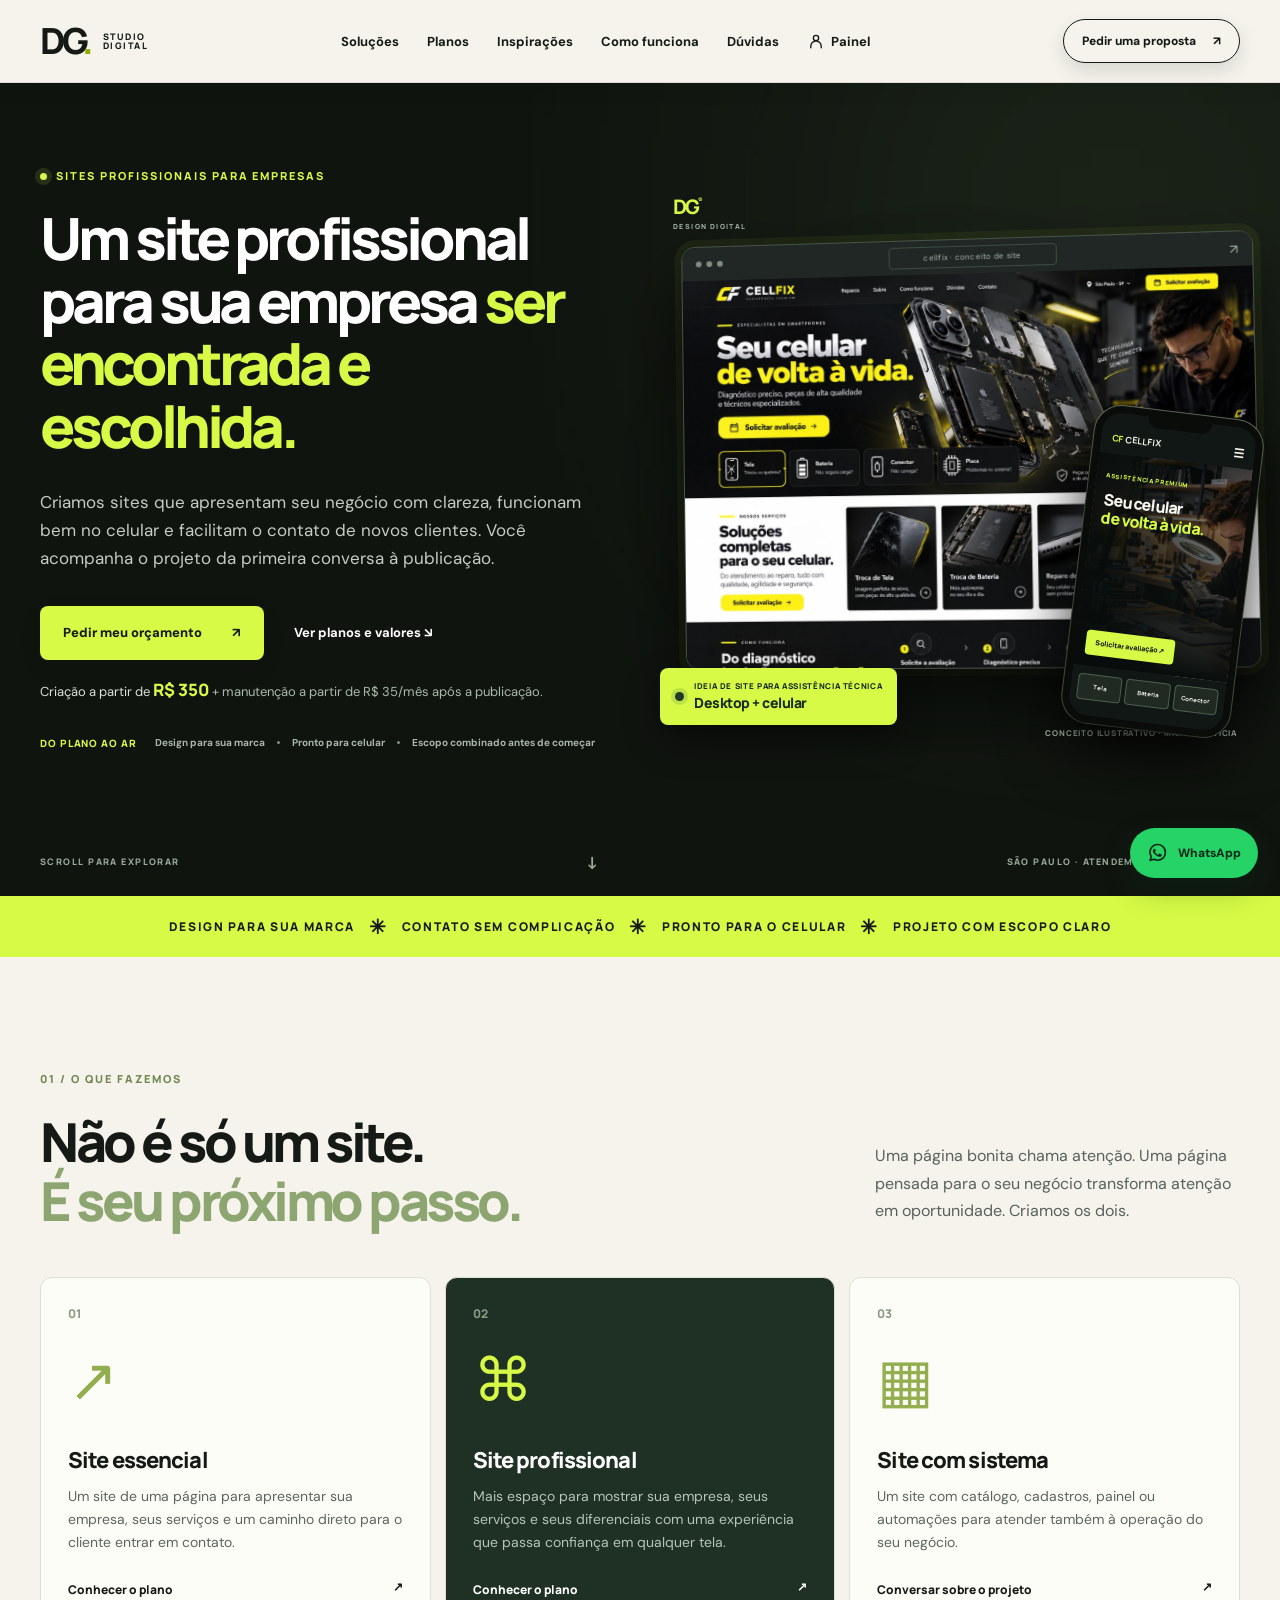
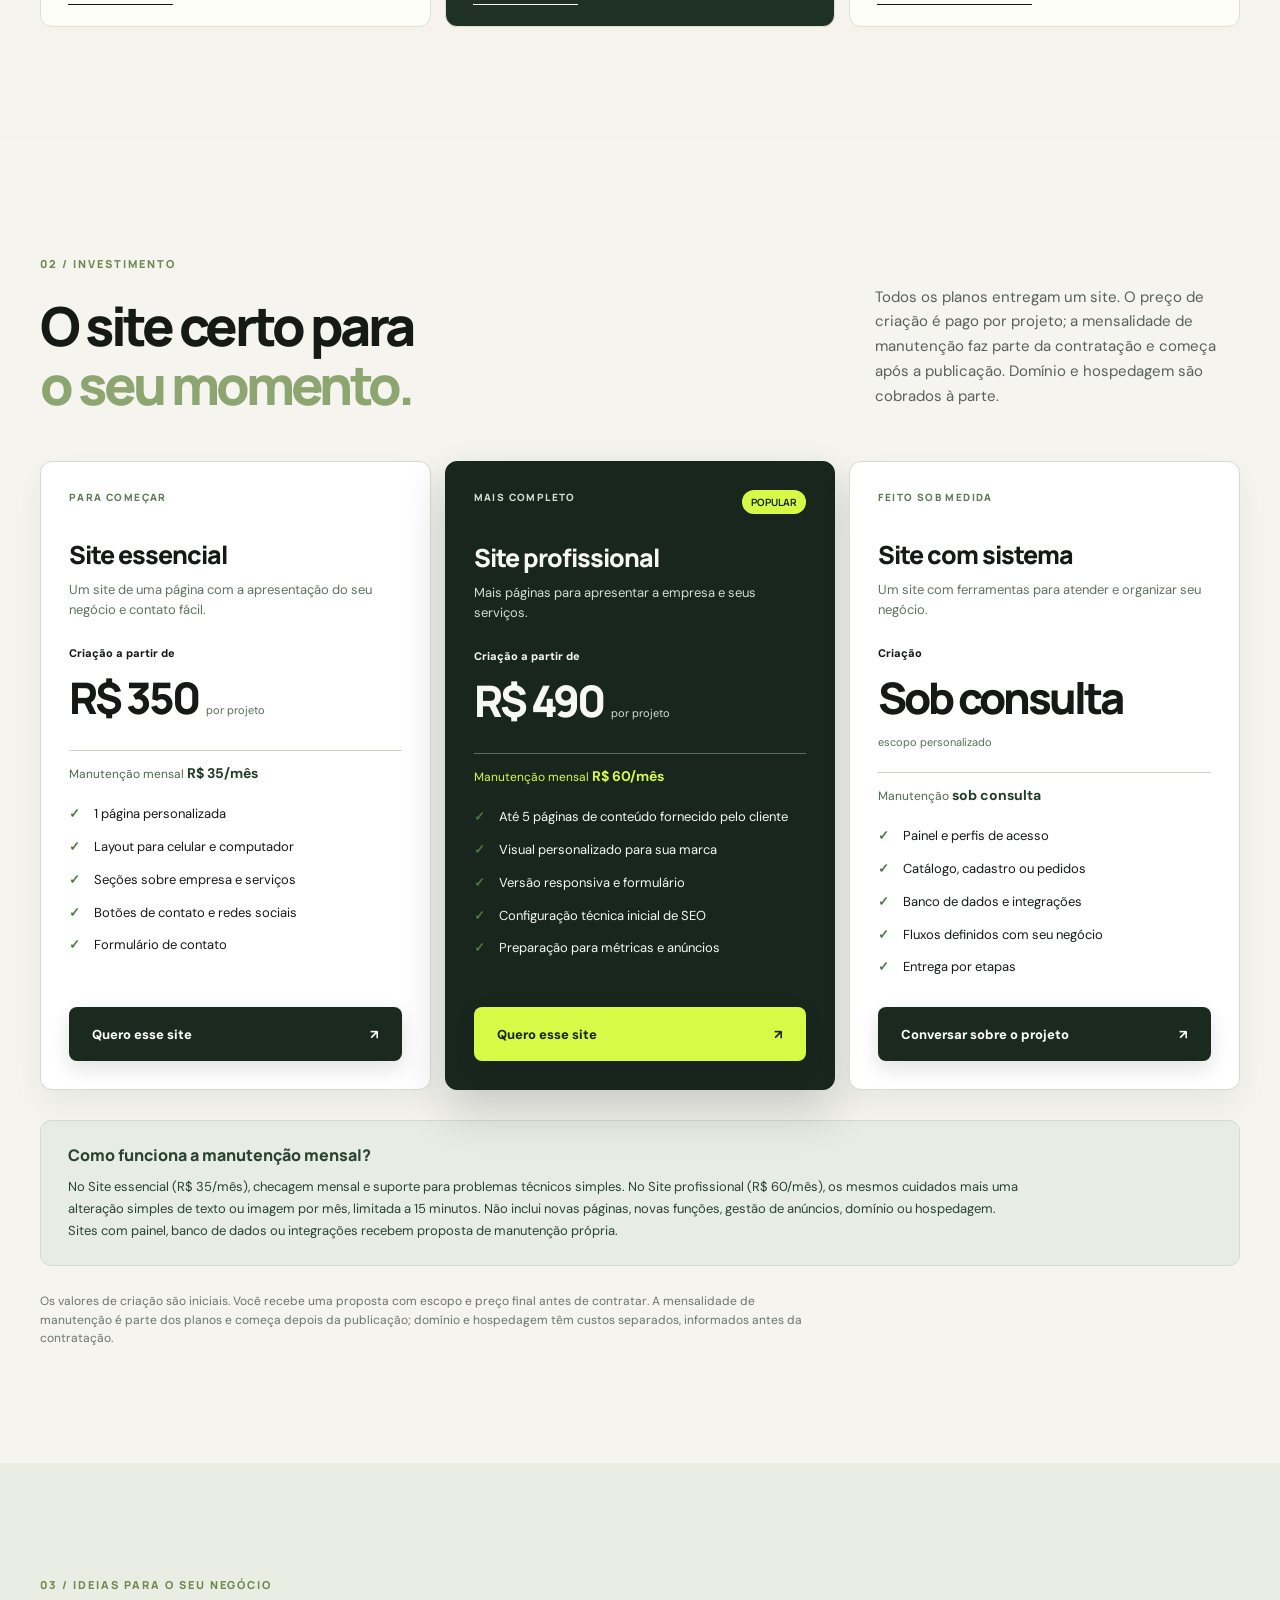
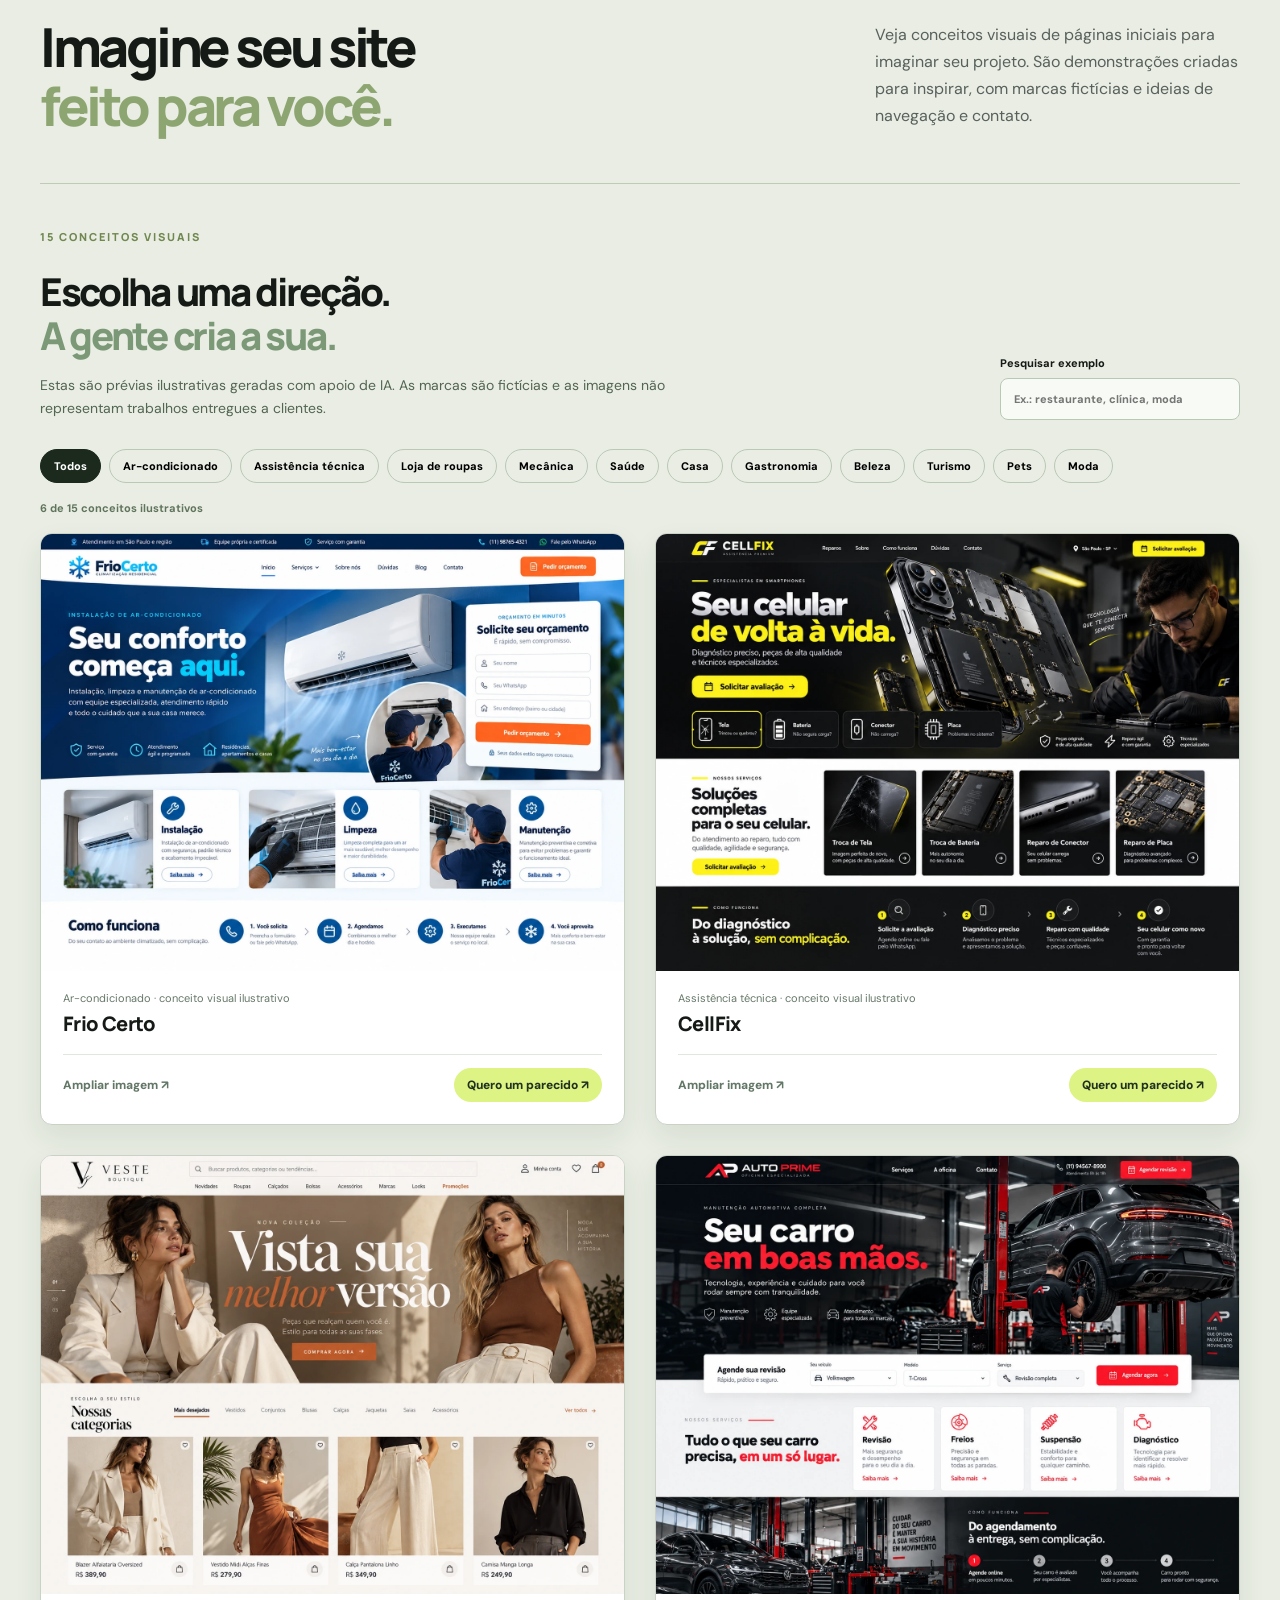
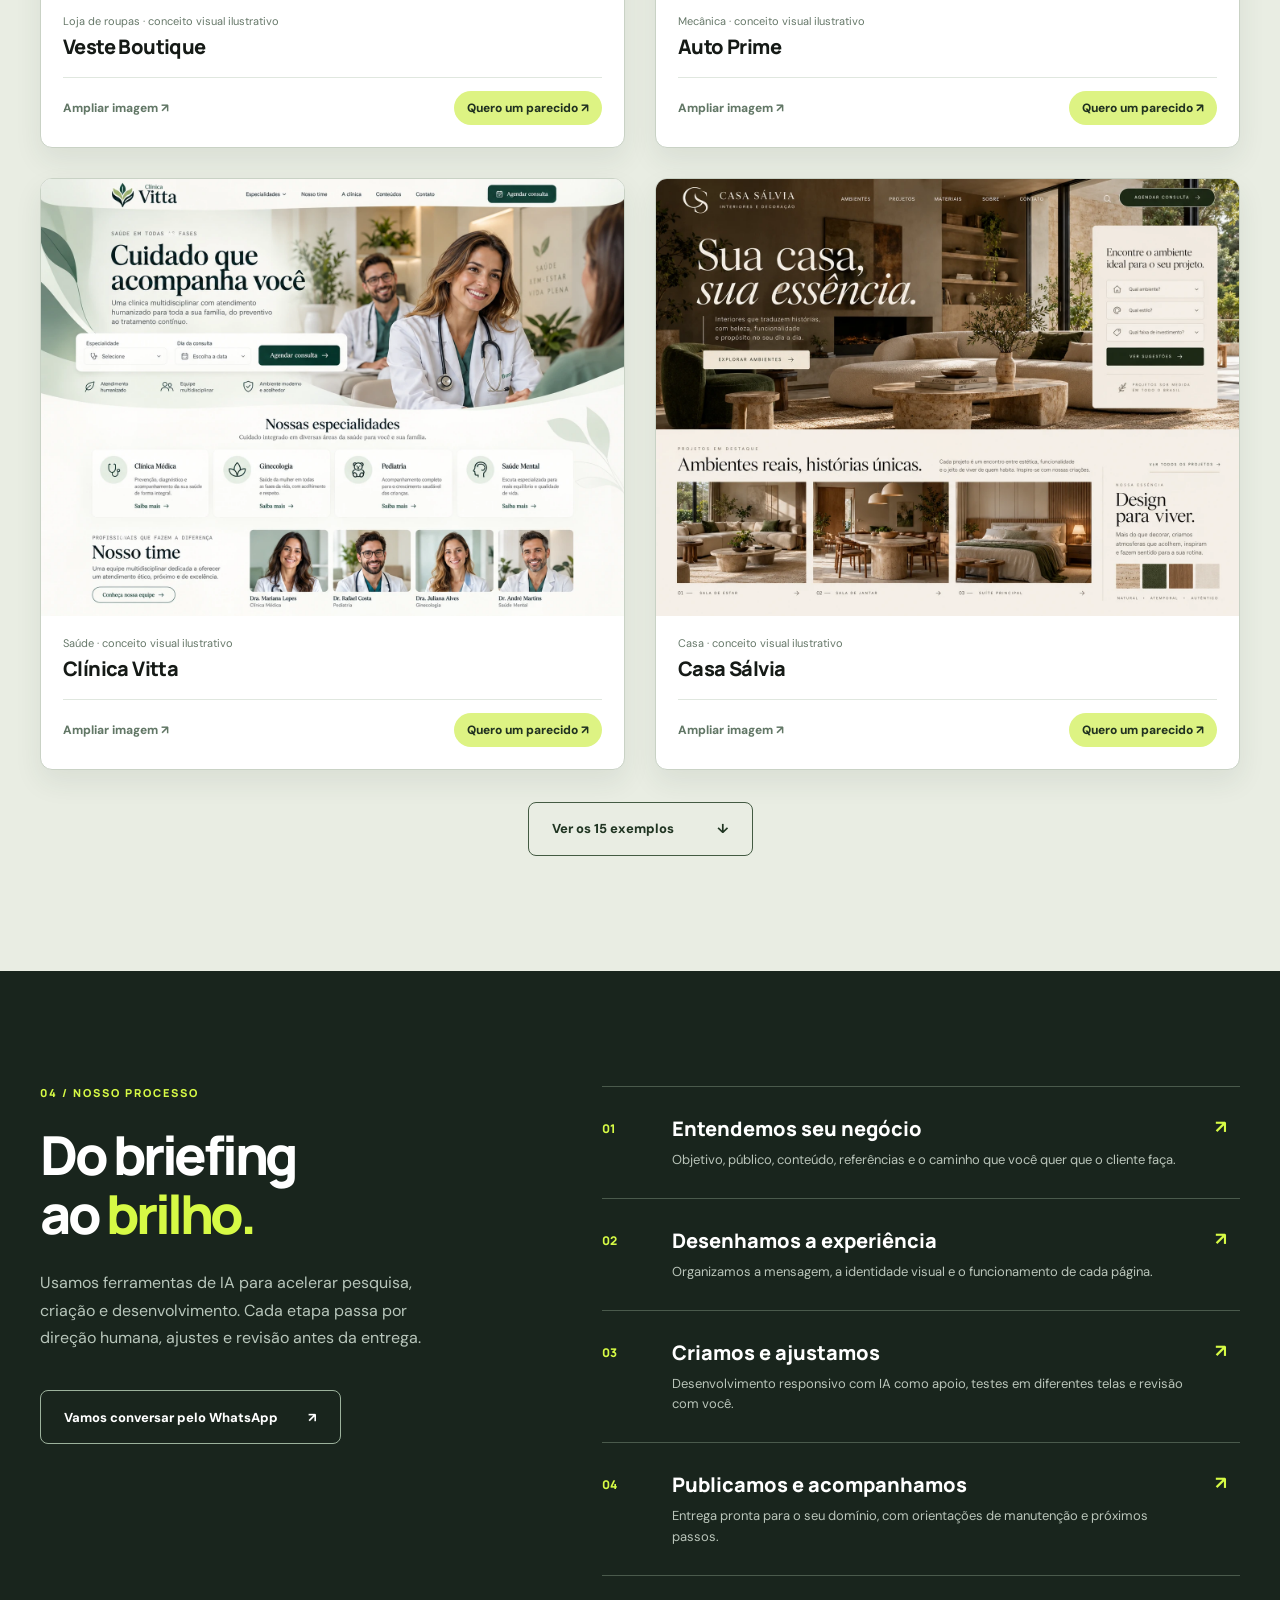
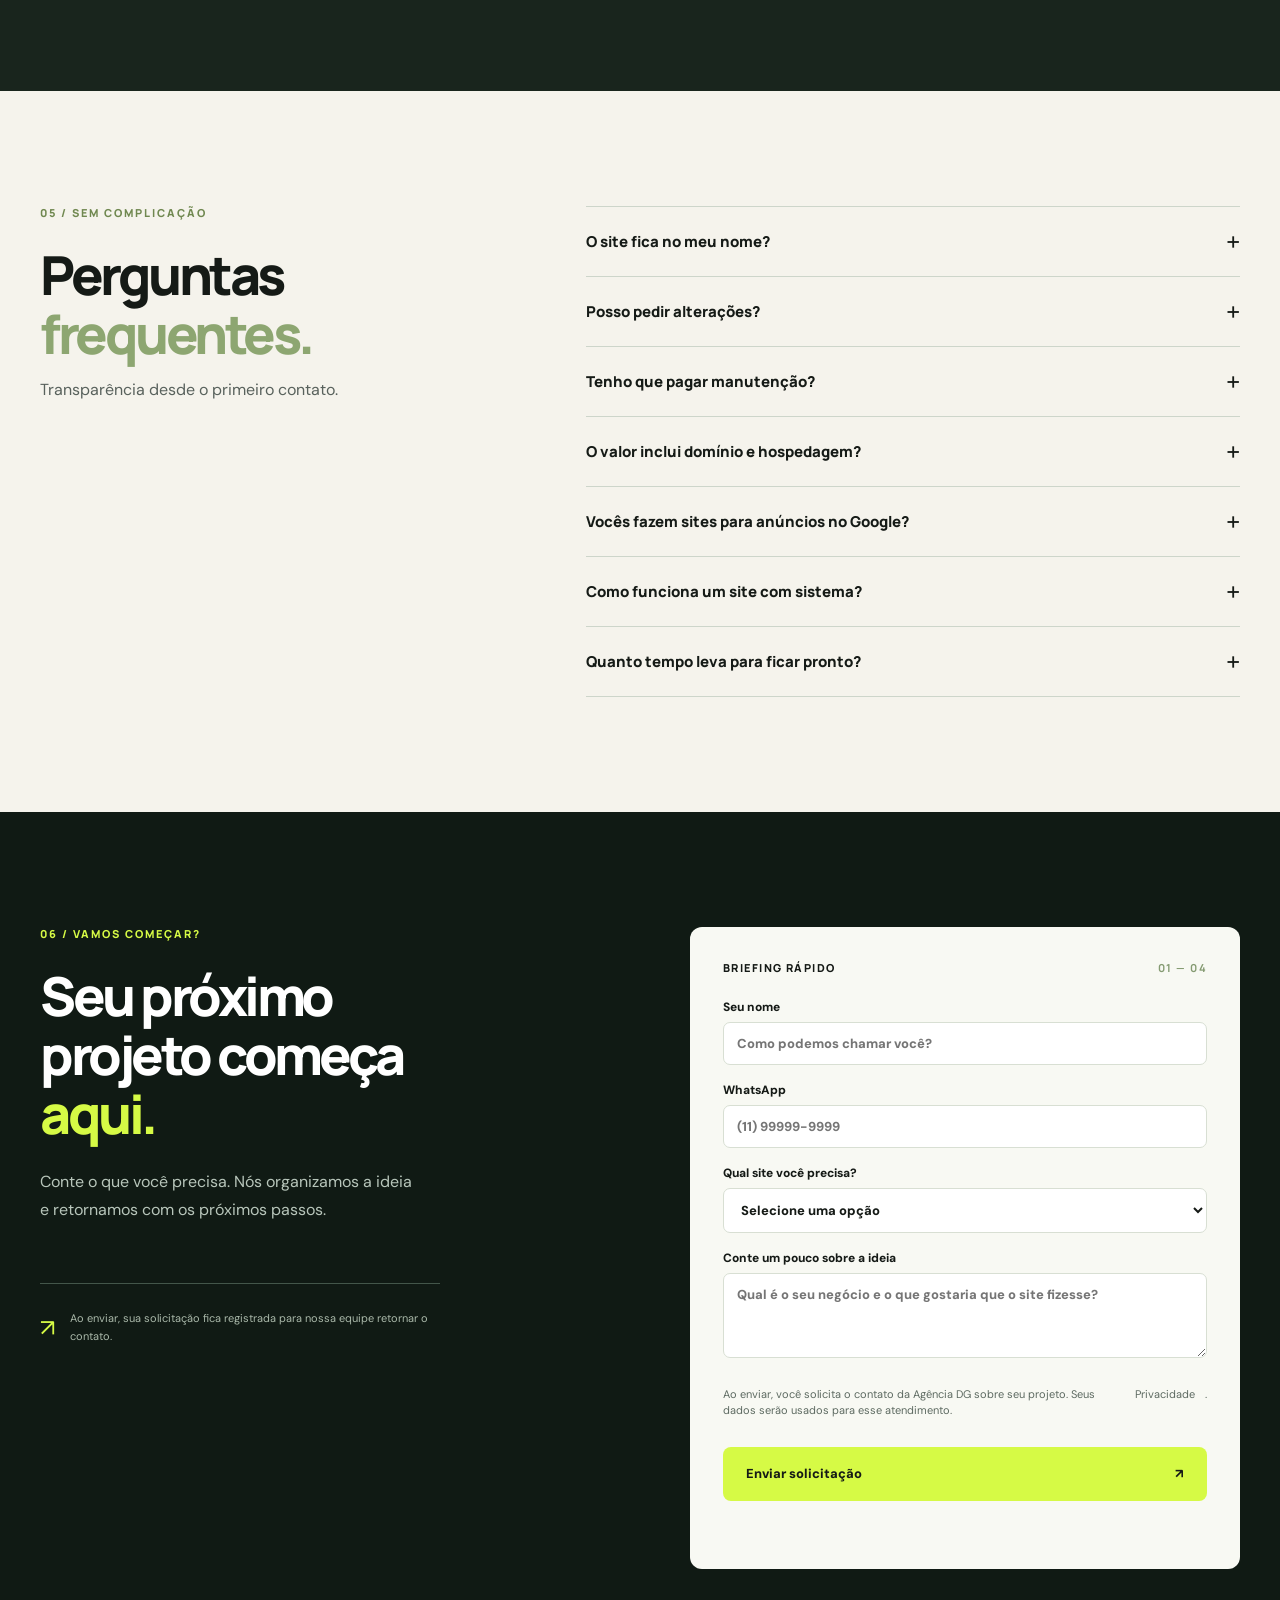
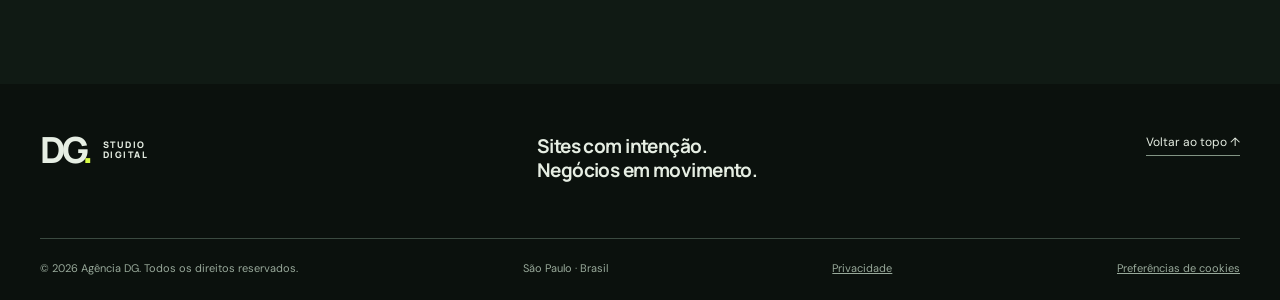
==== commit c3738b35: "Refina ilustração do topo com projeto conceitual completo" ====
--- a/index.html
+++ b/index.html
@@ -14,7 +14,7 @@
   <link rel="preconnect" href="https://fonts.googleapis.com">
   <link rel="preconnect" href="https://fonts.gstatic.com" crossorigin>
   <link href="https://fonts.googleapis.com/css2?family=DM+Sans:wght@400;500;600;700&family=Manrope:wght@400;500;600;700;800&display=swap" rel="stylesheet">
-  <link rel="stylesheet" href="style.css?v=14">
+  <link rel="stylesheet" href="style.css?v=15">
   <script src="config.js?v=5" defer></script>
   <script src="tracking.js?v=3" defer></script>
   <script src="app.js?v=16" defer></script>
@@ -43,18 +43,16 @@
           <p class="hero-starting">Criação a partir de <strong>R$ 350</strong> <span>+ manutenção a partir de R$ 35/mês após a publicação.</span></p>
           <div class="hero-proof"><span class="proof-stamp">DO PLANO AO AR</span><span>Design para sua marca</span><i></i><span>Pronto para celular</span><i></i><span>Escopo combinado antes de começar</span></div>
         </div>
-        <div class="hero-stage hero-showcase" role="img" aria-label="Prévia ilustrativa de um site fictício de ar-condicionado no computador e no celular">
-          <div class="showcase-glow"></div>
-          <div class="showcase-browser">
-            <div class="showcase-browser-bar"><span class="showcase-dots"><i></i><i></i><i></i></span><span class="showcase-address">exemplo de site · conceito visual</span><span class="showcase-menu-icon">•••</span></div>
-            <div class="showcase-site">
-              <div class="showcase-site-nav"><span class="showcase-logo"><b>✳</b> Frio<span>Certo</span></span><span class="showcase-links">Início &nbsp; Serviços &nbsp; Sobre</span><span class="showcase-nav-cta">Pedir orçamento ↗</span></div>
-              <div class="showcase-site-main"><div class="showcase-site-copy"><span>INSTALAÇÃO E MANUTENÇÃO</span><strong>Conforto para sua casa, em qualquer estação.</strong><small>Serviços de ar-condicionado com atendimento em São Paulo.</small><span class="showcase-site-button">Solicitar orçamento ↗</span></div><img src="assets/aircon.webp" alt="" width="1584" height="1056" loading="eager" fetchpriority="high"></div>
-              <div class="showcase-site-bottom"><span>✳ Instalação</span><span>✳ Limpeza</span><span>✳ Manutenção</span></div>
-            </div>
+        <div class="hero-stage hero-portfolio" role="img" aria-label="Conceito ilustrativo de site fictício CellFix apresentado no computador e no celular">
+          <div class="portfolio-aura"></div>
+          <div class="portfolio-number" aria-hidden="true">DG<span>®</span><small>DESIGN DIGITAL</small></div>
+          <div class="portfolio-desktop">
+            <div class="portfolio-browser-bar"><span class="portfolio-browser-dots"><i></i><i></i><i></i></span><span class="portfolio-browser-url">cellfix · conceito de site</span><span class="portfolio-browser-menu">↗</span></div>
+            <img class="portfolio-site-preview" src="assets/sites/cellfix.webp" alt="" width="1448" height="1086" loading="eager" fetchpriority="high">
           </div>
-          <div class="showcase-phone"><div class="showcase-phone-notch"></div><div class="showcase-phone-inner"><span class="showcase-phone-logo">✳ FrioCerto</span><img src="assets/aircon.webp" alt="" width="1584" height="1056" loading="eager"><div><small>AR-CONDICIONADO</small><strong>Seu conforto começa aqui.</strong><span>Instalação, limpeza e manutenção.</span><b>Solicitar orçamento ↗</b></div></div></div>
-          <span class="showcase-caption">CONCEITO ILUSTRATIVO · MARCA FICTÍCIA</span>
+          <div class="portfolio-mobile"><div class="portfolio-mobile-notch"></div><div class="portfolio-mobile-screen"><div class="portfolio-mobile-nav"><strong><span>CF</span> CELLFIX</strong><span>☰</span></div><div class="portfolio-mobile-photo"><img src="assets/repair.webp" alt="" width="1584" height="1056" loading="eager"><span>ASSISTÊNCIA PREMIUM</span><strong>Seu celular<br><em>de volta à vida.</em></strong><b>Solicitar avaliação ↗</b></div><div class="portfolio-mobile-services"><span>Tela</span><span>Bateria</span><span>Conector</span></div></div></div>
+          <div class="portfolio-label"><span class="portfolio-label-dot"></span><div>IDEIA DE SITE PARA ASSISTÊNCIA TÉCNICA<strong>Desktop + celular</strong></div></div>
+          <span class="portfolio-caption">CONCEITO ILUSTRATIVO · MARCA FICTÍCIA</span>
         </div>
       </div>
       <div class="hero-bottom container"><span>SCROLL PARA EXPLORAR</span><span aria-hidden="true">↓</span><span>SÃO PAULO · ATENDEMOS TODO O BRASIL</span></div>
--- a/style.css
+++ b/style.css
@@ -60,34 +60,22 @@
 .maintenance-note p{font-size:13px;line-height:1.7;margin:9px 0 0;max-width:960px}
 @media(max-width:760px){.maintenance-note{padding:20px}}
 
-/* Prévia de um site fictício no topo. Elementos HTML permanecem nítidos em qualquer tela. */
+/* Vitrine detalhada de um conceito da galeria, no computador e no celular. */
 .hero-actions{margin-bottom:18px}
 .hero-starting{margin:0 0 34px;color:#d9e2d6;font-size:13px;line-height:1.5}
 .hero-starting strong{color:var(--acid);font:800 17px var(--font)}
 .hero-starting span{color:#aab8aa}
-.hero-stage.hero-showcase{height:525px;min-width:0;width:100%;left:auto;margin:0;transform:none;transform-origin:center}
-.showcase-glow{position:absolute;inset:70px 20px 35px 45px;border-radius:50%;background:#63897b;filter:blur(85px);opacity:.23;pointer-events:none}
-.showcase-browser{position:absolute;top:54px;right:16px;width:min(100%,550px);height:390px;background:#f6f9fa;color:#122945;border:1px solid rgba(202,224,230,.9);border-radius:13px;box-shadow:0 30px 80px rgba(0,0,0,.53);overflow:hidden;transform:perspective(1000px) rotateY(-3deg) rotateX(1deg)}
-.showcase-browser-bar{height:32px;padding:0 13px;background:#e8eef0;border-bottom:1px solid #d8e3e6;display:flex;align-items:center;justify-content:space-between;font-size:9px;color:#5b7078}
-.showcase-dots{display:flex;gap:4px}.showcase-dots i{width:6px;height:6px;background:#aec0c5;border-radius:50%}.showcase-address{background:#fff;border-radius:20px;padding:4px 30px;white-space:nowrap}.showcase-menu-icon{letter-spacing:1px}
-.showcase-site{height:calc(100% - 32px);background:#fff;overflow:hidden}
-.showcase-site-nav{height:57px;padding:0 23px;display:flex;align-items:center;justify-content:space-between;gap:10px;background:white}
-.showcase-logo{font:800 17px var(--font);letter-spacing:-.05em;color:#123458;white-space:nowrap}.showcase-logo b,.showcase-logo span{color:#12a4d6}.showcase-logo b{font-size:22px;vertical-align:-2px}
-.showcase-links{color:#30465d;font:700 8px var(--font);white-space:nowrap}.showcase-nav-cta{background:#ff7945;color:white;padding:9px 12px;border-radius:5px;font:800 8px var(--font);white-space:nowrap}
-.showcase-site-main{height:233px;display:grid;grid-template-columns:56% 44%;background:#0b355e;overflow:hidden}
-.showcase-site-copy{padding:28px 19px 20px 24px;background:linear-gradient(135deg,#0b4776,#092b50);display:flex;align-items:flex-start;flex-direction:column;gap:10px;position:relative;z-index:1}
-.showcase-site-copy>span:first-child{color:#5fddf8;letter-spacing:.16em;font:800 7px var(--font)}
-.showcase-site-copy strong{color:white;font:800 25px/1.12 var(--font);letter-spacing:-.055em;max-width:275px}
-.showcase-site-copy small{color:#d7e9f4;font:500 10px/1.55 var(--font);max-width:250px}
-.showcase-site-button{margin-top:auto;background:#ff7945;color:#fff;padding:10px 13px;border-radius:5px;font:800 8px var(--font)}
-.showcase-site-main img{height:100%;width:100%;object-fit:cover;object-position:66% center}
-.showcase-site-bottom{height:68px;display:flex;align-items:center;justify-content:space-around;color:#1a547b;font:800 10px var(--font);gap:5px}
-.showcase-phone{position:absolute;right:-7px;bottom:20px;width:165px;height:310px;border:7px solid #10191d;border-radius:25px;background:#fff;color:#133250;box-shadow:0 24px 50px rgba(0,0,0,.6);overflow:hidden;transform:rotate(7deg)}
-.showcase-phone-notch{position:absolute;z-index:2;top:0;left:47px;width:57px;height:12px;background:#10191d;border-radius:0 0 9px 9px}
-.showcase-phone-inner{height:100%;display:flex;flex-direction:column;overflow:hidden}
-.showcase-phone-logo{padding:24px 10px 9px;font:800 11px var(--font);color:#1a779d}.showcase-phone-inner img{width:100%;height:88px;object-fit:cover;object-position:67% 45%}
-.showcase-phone-inner>div{padding:11px;display:flex;flex-direction:column;align-items:flex-start;gap:7px}.showcase-phone-inner small{font:800 6px var(--font);letter-spacing:.12em;color:#0e8caf}.showcase-phone-inner strong{font:800 14px/1.13 var(--font);letter-spacing:-.04em}.showcase-phone-inner>div>span{font-size:7px;line-height:1.25;color:#466173}.showcase-phone-inner b{background:#ff7945;color:white;padding:8px 9px;border-radius:4px;font:800 7px var(--font)}
-.showcase-caption{position:absolute;bottom:17px;left:10px;color:#c5d5c5;letter-spacing:.14em;font:800 9px var(--font)}
-@media(max-width:1050px){.hero-stage.hero-showcase{height:490px}.showcase-browser{top:46px;height:370px}.showcase-site-main{height:217px}.showcase-phone{width:148px;height:288px}}
-@media(max-width:760px){.hero-actions{margin-bottom:15px}.hero-starting{font-size:12px;margin-bottom:22px}.hero-stage.hero-showcase{height:370px;width:100%;left:auto;margin:14px auto 0;transform:none}.showcase-browser{top:20px;right:14px;width:calc(100% - 14px);height:300px;transform:none}.showcase-site-nav{height:43px;padding:0 12px}.showcase-logo{font-size:11px}.showcase-logo b{font-size:14px}.showcase-links{font-size:6px}.showcase-nav-cta{padding:7px;font-size:6px}.showcase-site-main{height:202px}.showcase-site-copy{padding:22px 12px;gap:7px}.showcase-site-copy strong{font-size:clamp(15px,3.7vw,23px)}.showcase-site-copy small{font-size:8px}.showcase-site-button{font-size:6px;padding:8px}.showcase-site-bottom{height:53px;font-size:7px}.showcase-phone{width:123px;height:237px;right:0;bottom:17px;border-width:6px;border-radius:20px;transform:rotate(6deg)}.showcase-phone-notch{left:34px;width:43px;height:9px}.showcase-phone-logo{font-size:9px;padding:18px 8px 7px}.showcase-phone-inner img{height:65px}.showcase-phone-inner>div{padding:8px;gap:5px}.showcase-phone-inner strong{font-size:12px}.showcase-phone-inner>div>span{font-size:6px}.showcase-phone-inner b{font-size:6px;padding:7px}.showcase-caption{bottom:0;font-size:8px}}
-@media(max-width:420px){.hero-stage.hero-showcase{height:318px;width:100%;left:auto;margin:12px auto 0;transform:none}.showcase-browser{height:256px;top:11px;right:10px}.showcase-browser-bar{height:24px}.showcase-address{font-size:6px;padding:3px 12px}.showcase-site{height:calc(100% - 24px)}.showcase-site-nav{height:36px}.showcase-links{display:none}.showcase-site-main{height:174px}.showcase-site-copy{padding:17px 10px;gap:6px}.showcase-site-copy>span:first-child{font-size:5px}.showcase-site-copy strong{font-size:15px}.showcase-site-copy small{font-size:7px}.showcase-site-bottom{height:22px;font-size:6px}.showcase-phone{width:105px;height:202px;right:-1px;bottom:20px}.showcase-phone-notch{left:29px;width:37px}.showcase-phone-logo{font-size:8px}.showcase-phone-inner img{height:51px}.showcase-phone-inner>div{gap:4px}.showcase-phone-inner strong{font-size:10px}.showcase-phone-inner>div>span{font-size:5px}.showcase-phone-inner b{font-size:5px;padding:6px}}
+.hero-stage.hero-portfolio{height:545px;width:100%;left:auto;margin:0;min-width:0;transform:none;transform-origin:center}
+.portfolio-aura{position:absolute;inset:55px 12px 33px 5px;border-radius:50%;background:radial-gradient(ellipse,#a9c43542 0%,#28564225 45%,transparent 72%);filter:blur(33px);pointer-events:none}
+.portfolio-number{position:absolute;top:3px;left:13px;color:#d6fa45;font:800 20px/1 var(--font);letter-spacing:-.09em}.portfolio-number span{font-size:7px;vertical-align:top;letter-spacing:0}.portfolio-number small{display:block;margin-top:5px;font:800 7px var(--font);letter-spacing:.2em;color:#a4b6a8}
+.portfolio-desktop{position:absolute;top:44px;right:-13px;width:min(575px,100%);height:430px;border:1px solid #47544a;border-radius:14px;overflow:hidden;background:#080d0d;box-shadow:0 34px 72px #000b,0 0 0 7px #d6fa4510;transform:perspective(1150px) rotateY(-4deg) rotateX(1deg) rotate(-1deg)}
+.portfolio-browser-bar{height:34px;background:#202724;color:#aab7ab;display:flex;align-items:center;justify-content:space-between;padding:0 14px;font-size:8px}.portfolio-browser-dots{display:flex;gap:5px}.portfolio-browser-dots i{display:block;width:6px;height:6px;border-radius:50%;background:#7e8d80}.portfolio-browser-url{border:1px solid #3c4d41;border-radius:4px;padding:5px 34px;letter-spacing:.03em}.portfolio-browser-menu{font-size:13px}
+.portfolio-site-preview{width:100%;height:calc(100% - 34px);object-fit:cover;object-position:top center;display:block}
+.portfolio-mobile{position:absolute;z-index:2;right:-7px;bottom:8px;width:169px;height:319px;border:7px solid #0a0c0a;border-radius:27px;background:#070a09;box-shadow:0 25px 60px #000c,0 0 0 1px #6b7863;overflow:hidden;transform:rotate(7deg)}
+.portfolio-mobile-notch{position:absolute;z-index:5;top:0;left:45px;width:64px;height:11px;background:#0a0c0a;border-radius:0 0 10px 10px}.portfolio-mobile-screen{height:100%;background:#111715;color:#f8f8ee;overflow:hidden}.portfolio-mobile-nav{height:41px;display:flex;align-items:center;justify-content:space-between;padding:10px 11px 0;font:800 9px var(--font)}.portfolio-mobile-nav strong span{color:#d6fa45}.portfolio-mobile-nav>span{font-size:12px}
+.portfolio-mobile-photo{height:214px;position:relative;overflow:hidden;padding:19px 10px 11px;display:flex;align-items:flex-start;flex-direction:column;gap:12px;isolation:isolate}.portfolio-mobile-photo:before{content:"";position:absolute;z-index:-1;inset:0;background:linear-gradient(90deg,#080d0cf0 0%,#090e0d80 90%),linear-gradient(0deg,#080d0d 0%,transparent 70%)}.portfolio-mobile-photo img{position:absolute;z-index:-2;inset:0;height:100%;width:100%;object-fit:cover;object-position:63% center}.portfolio-mobile-photo>span{color:#d6fa45;font:800 6px var(--font);letter-spacing:.12em}.portfolio-mobile-photo strong{font:800 16px/1.12 var(--font);letter-spacing:-.05em}.portfolio-mobile-photo em{font-style:normal;color:#d6fa45}.portfolio-mobile-photo b{margin-top:auto;background:#d6fa45;color:#111715;border-radius:4px;padding:8px 10px;font:800 7px var(--font)}.portfolio-mobile-services{display:flex;gap:4px;padding:8px 7px}.portfolio-mobile-services span{flex:1;text-align:center;background:#202922;border:1px solid #4c604d;border-radius:4px;padding:8px 2px;font:700 6px var(--font)}
+.portfolio-label{position:absolute;z-index:3;left:0;bottom:14px;background:#d6fa45;color:#1b291e;border-radius:8px;padding:13px 15px;display:flex;gap:10px;align-items:center;box-shadow:0 16px 35px #0006}.portfolio-label-dot{display:block;width:9px;height:9px;background:#203b23;border-radius:50%;box-shadow:0 0 0 4px #76995044}.portfolio-label div{font:800 8px/1.35 var(--font);letter-spacing:.08em}.portfolio-label strong{display:block;font:800 14px/1.2 var(--font);letter-spacing:-.035em;margin-top:4px}
+.portfolio-caption{position:absolute;bottom:1px;right:3px;font:800 8px var(--font);letter-spacing:.1em;color:#aebfae;white-space:nowrap}
+@media(max-width:1050px){.hero-stage.hero-portfolio{height:480px}.portfolio-desktop{top:35px;height:390px}.portfolio-mobile{height:285px;width:150px}.portfolio-mobile-photo{height:184px}.portfolio-label{bottom:3px}}
+@media(max-width:760px){.hero-actions{margin-bottom:15px}.hero-starting{font-size:12px;margin-bottom:22px}.hero-stage.hero-portfolio{height:360px;width:100%;left:auto;margin:18px auto 0;transform:none}.portfolio-number{top:0;left:2px;font-size:14px}.portfolio-desktop{top:22px;right:5px;width:calc(100% - 5px);height:290px;transform:none;border-radius:10px}.portfolio-browser-bar{height:26px;padding:0 8px}.portfolio-site-preview{height:calc(100% - 26px)}.portfolio-mobile{width:120px;height:225px;right:-2px;bottom:16px;border-width:5px;border-radius:21px;transform:rotate(5deg)}.portfolio-mobile-notch{left:32px;width:45px;height:8px}.portfolio-mobile-nav{height:32px;font-size:7px;padding:9px 7px 0}.portfolio-mobile-photo{height:145px;padding:11px 7px;gap:7px}.portfolio-mobile-photo>span{font-size:5px}.portfolio-mobile-photo strong{font-size:12px}.portfolio-mobile-photo b{font-size:5px;padding:7px}.portfolio-mobile-services{gap:2px;padding:5px}.portfolio-mobile-services span{font-size:5px;padding:5px 1px}.portfolio-label{bottom:18px;padding:9px 11px}.portfolio-label div{font-size:6px}.portfolio-label strong{font-size:11px}.portfolio-caption{bottom:1px;right:0;font-size:7px}}
+@media(max-width:420px){.hero-stage.hero-portfolio{height:302px;width:100%;left:auto;margin:13px auto 0;transform:none}.portfolio-desktop{top:20px;height:237px}.portfolio-browser-bar{height:23px}.portfolio-site-preview{height:calc(100% - 23px)}.portfolio-mobile{width:103px;height:193px;right:-3px;bottom:16px}.portfolio-mobile-nav{height:28px}.portfolio-mobile-photo{height:120px}.portfolio-mobile-photo strong{font-size:10px}.portfolio-mobile-photo b{font-size:5px;padding:5px}.portfolio-mobile-services span{font-size:4px;padding:4px 1px}.portfolio-label{bottom:16px;left:0;padding:7px}.portfolio-label div{font-size:5px}.portfolio-label strong{font-size:10px}.portfolio-caption{font-size:6px}}
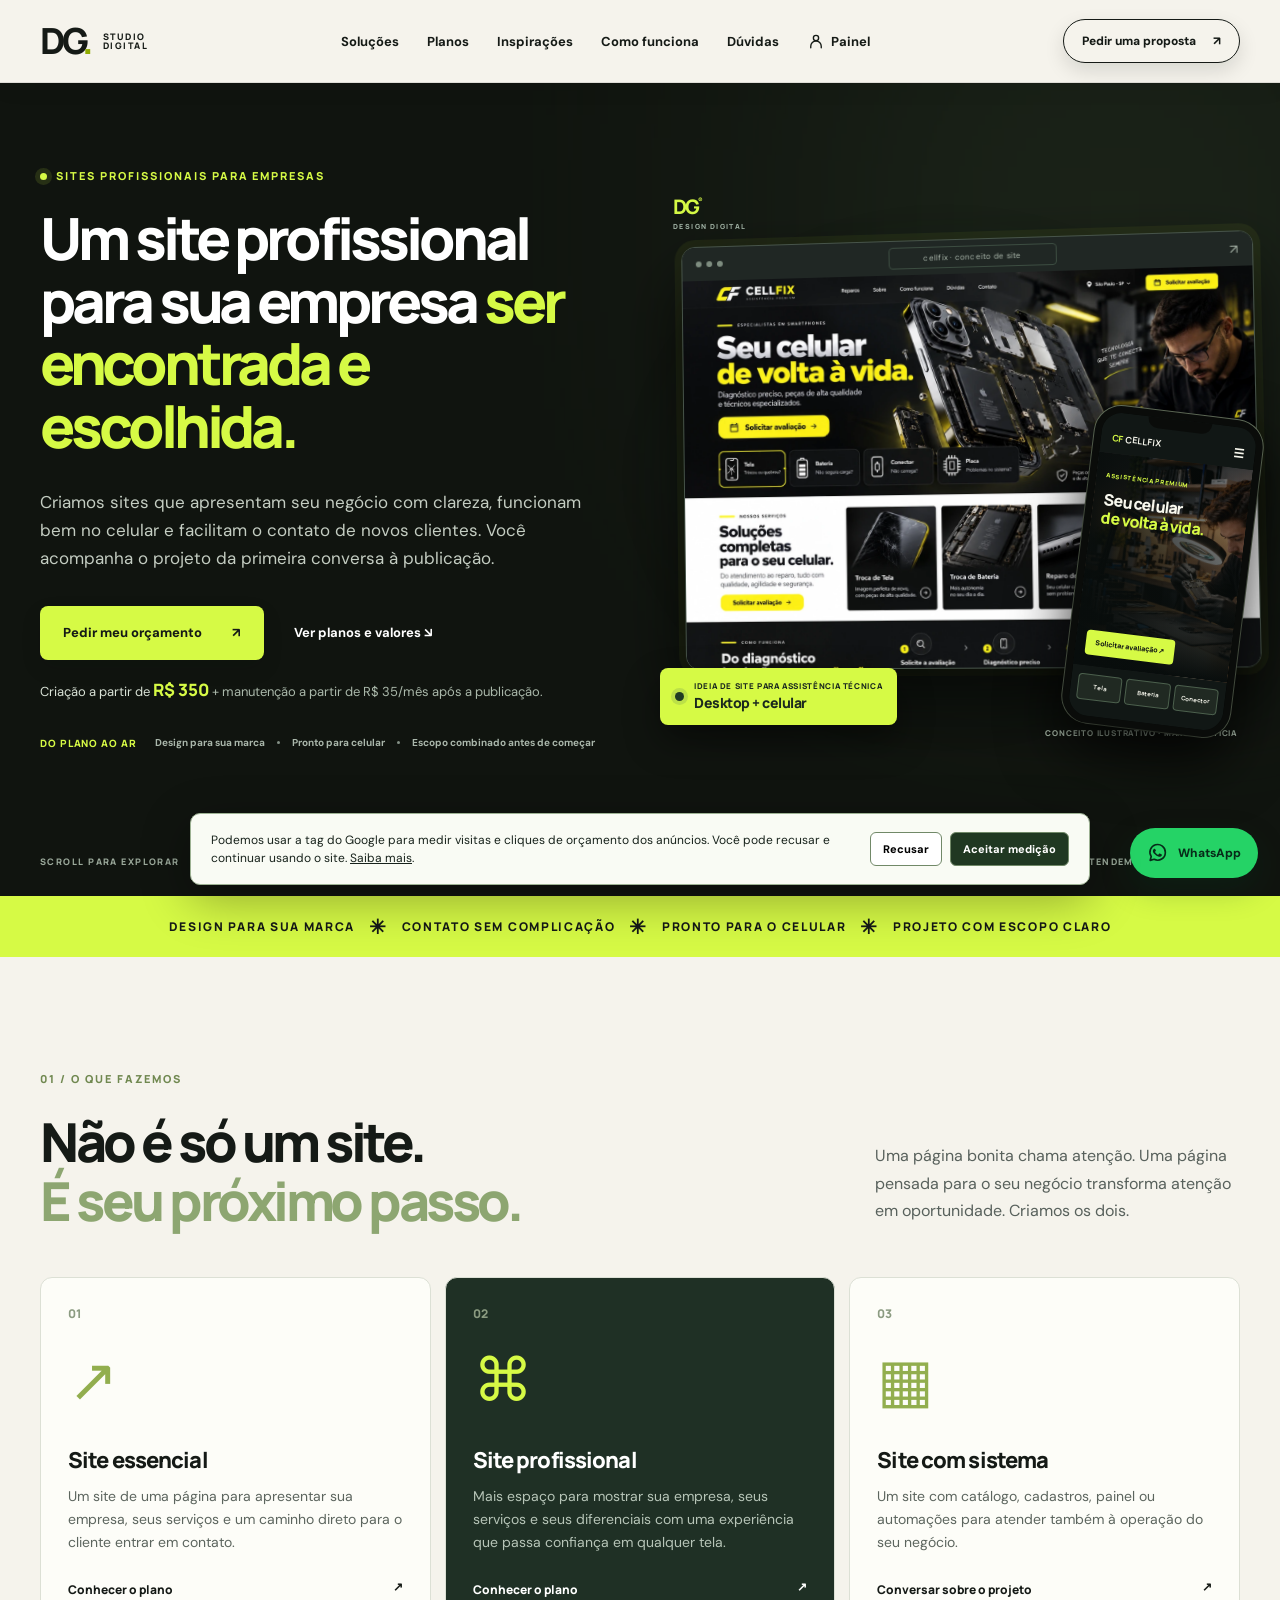
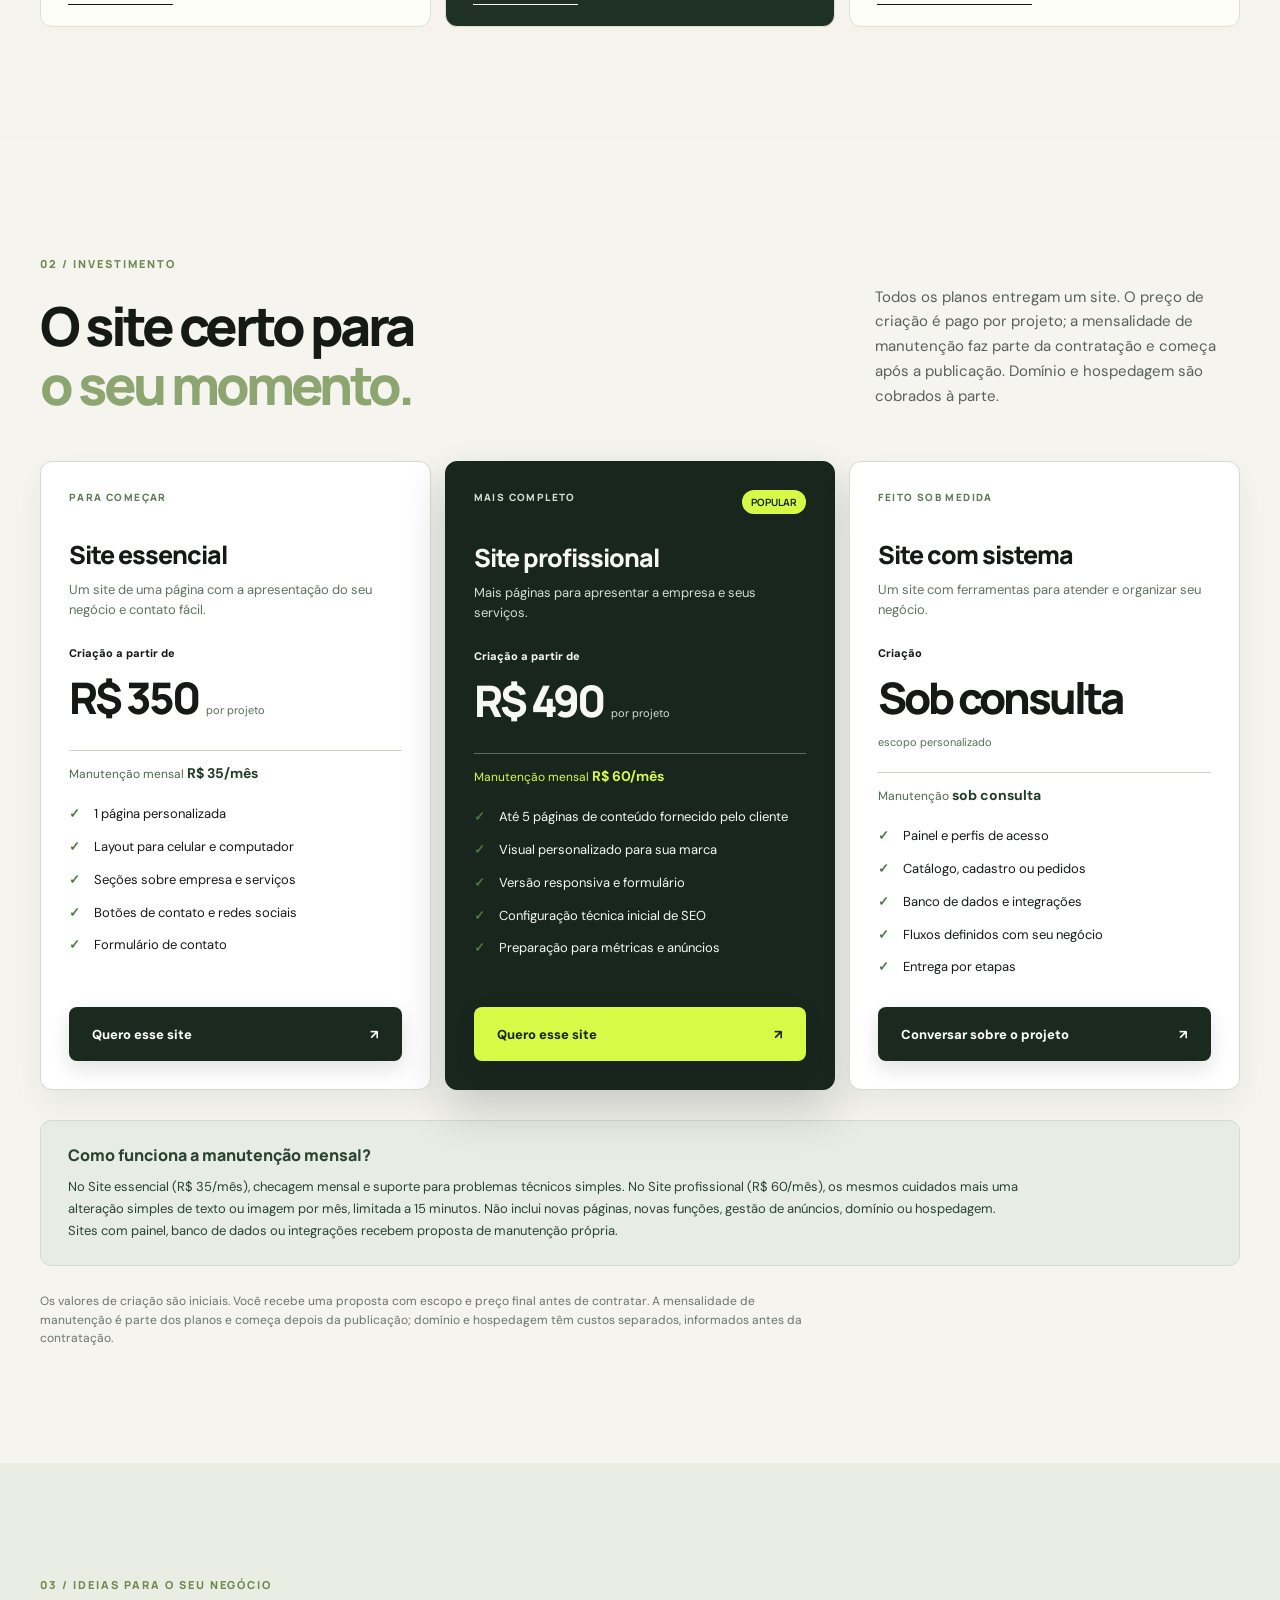
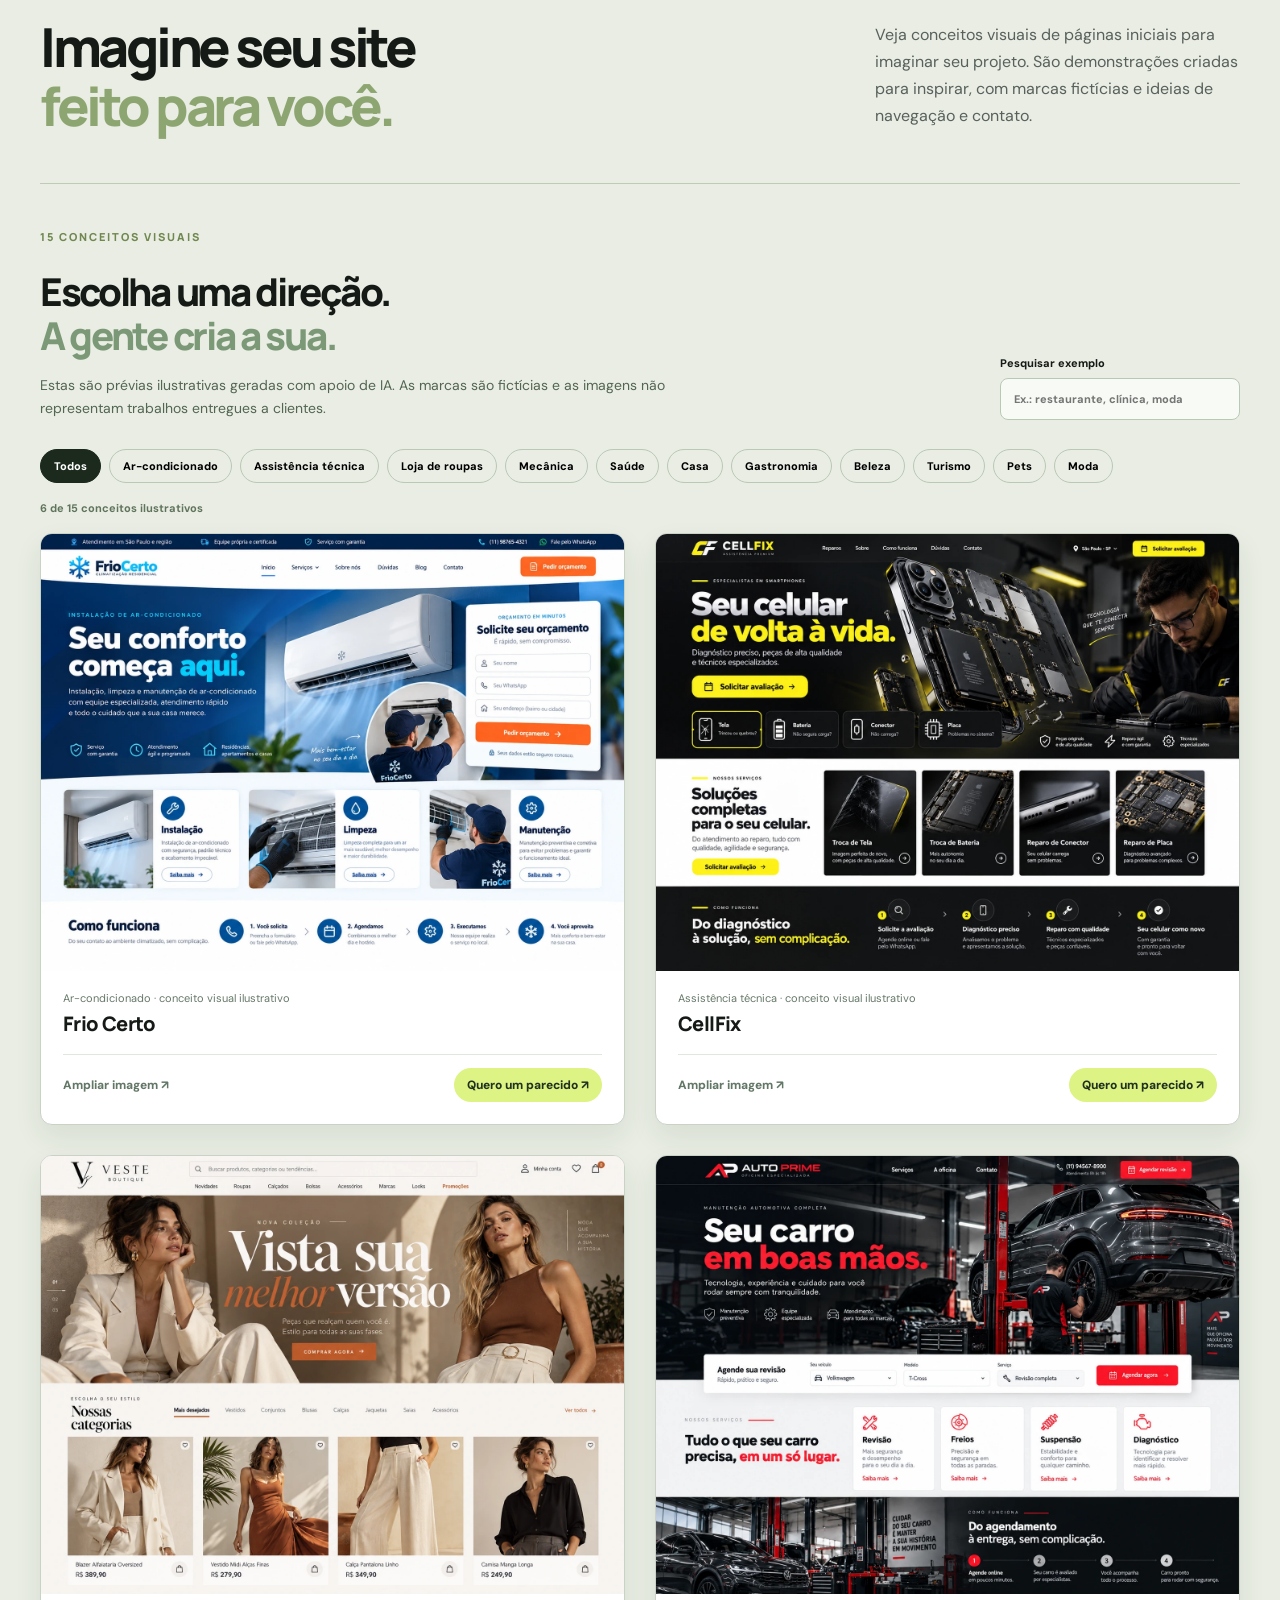
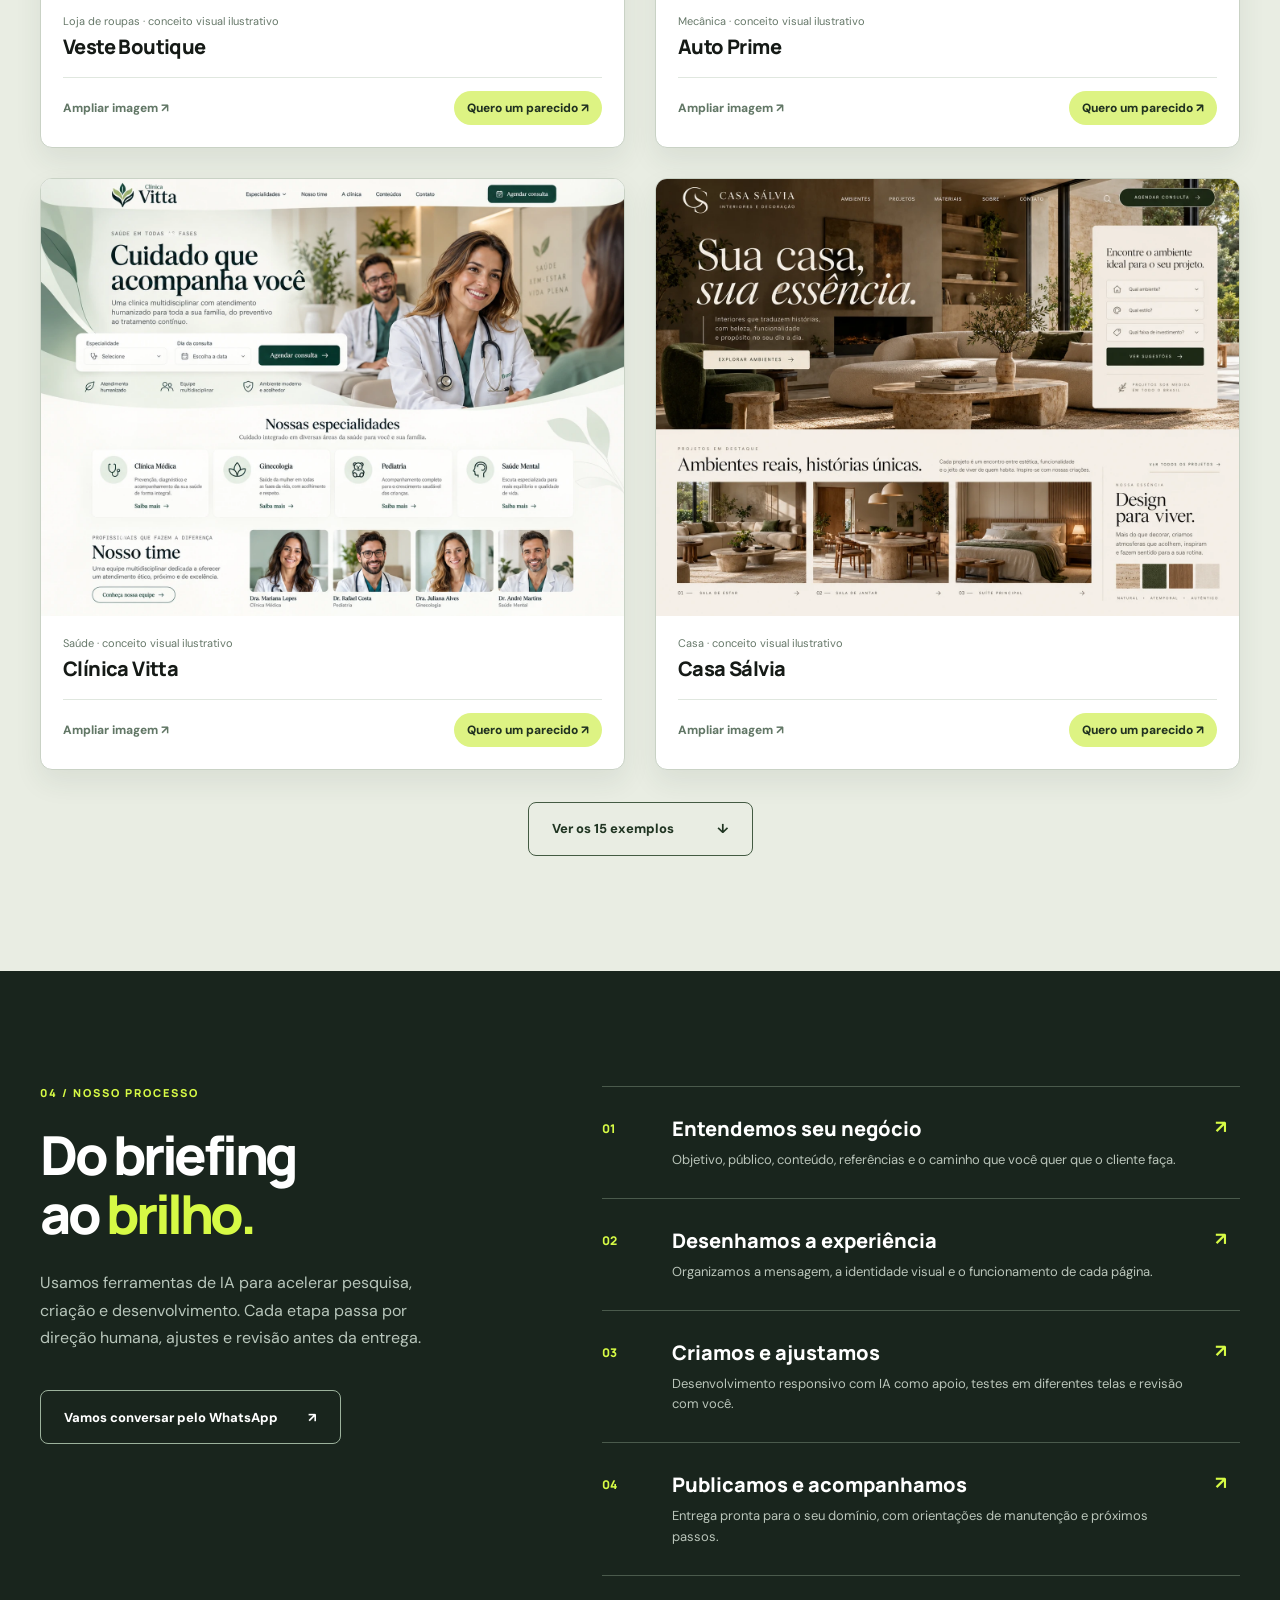
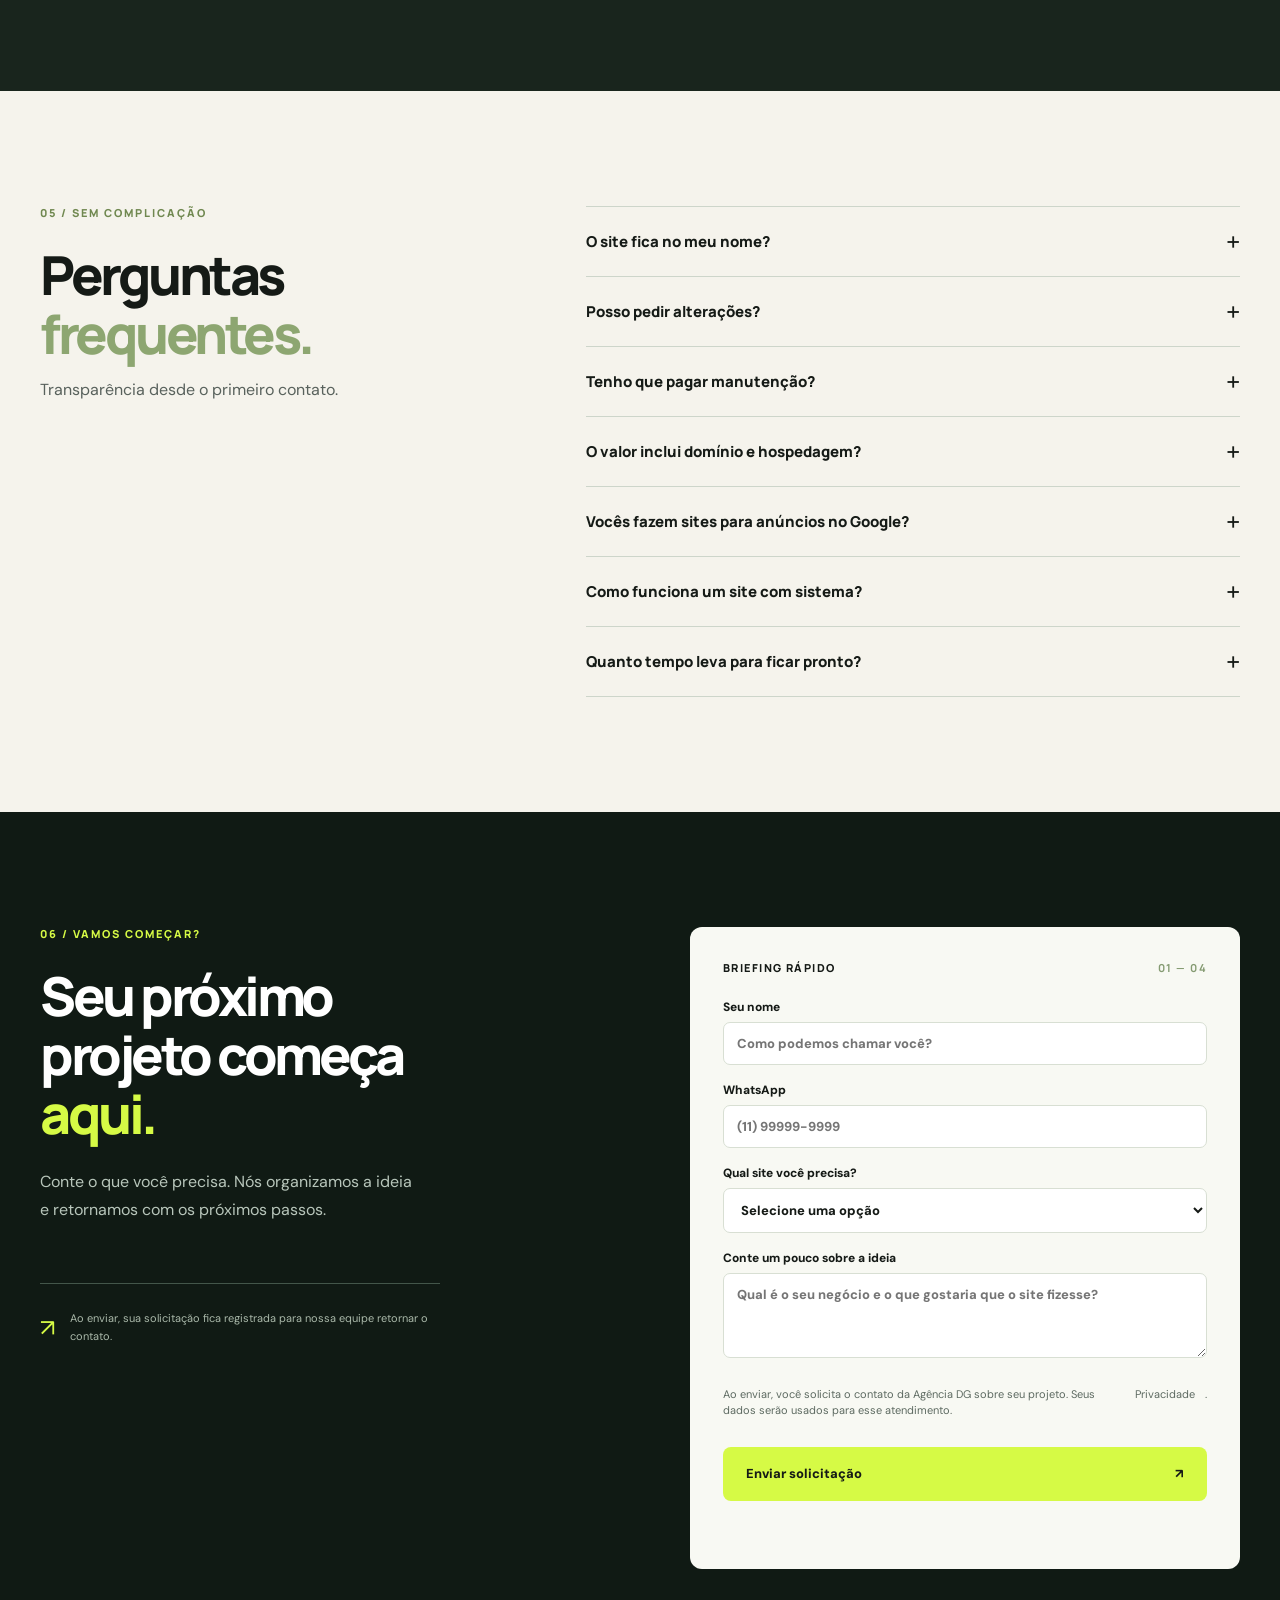
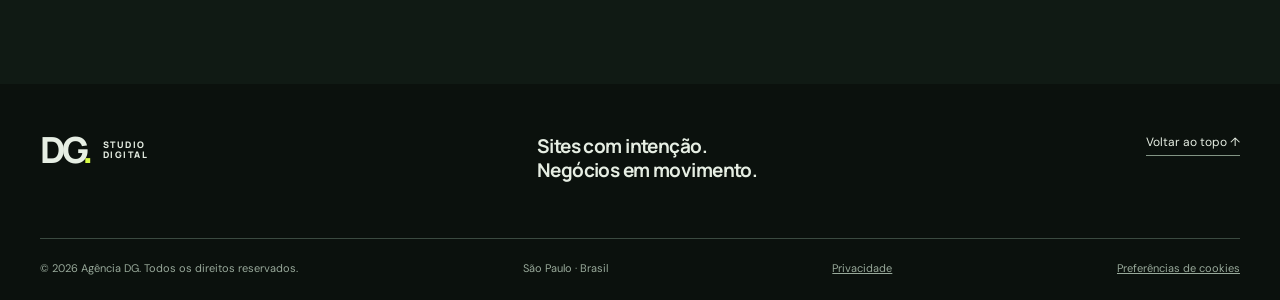
==== commit d24dc91d: "Configura conversão exclusiva de formulário da Agência DG" ====
--- a/index.html
+++ b/index.html
@@ -15,7 +15,7 @@
   <link rel="preconnect" href="https://fonts.gstatic.com" crossorigin>
   <link href="https://fonts.googleapis.com/css2?family=DM+Sans:wght@400;500;600;700&family=Manrope:wght@400;500;600;700;800&display=swap" rel="stylesheet">
   <link rel="stylesheet" href="style.css?v=15">
-  <script src="config.js?v=5" defer></script>
+  <script src="config.js?v=6" defer></script>
   <script src="tracking.js?v=3" defer></script>
   <script src="app.js?v=16" defer></script>
 </head>
